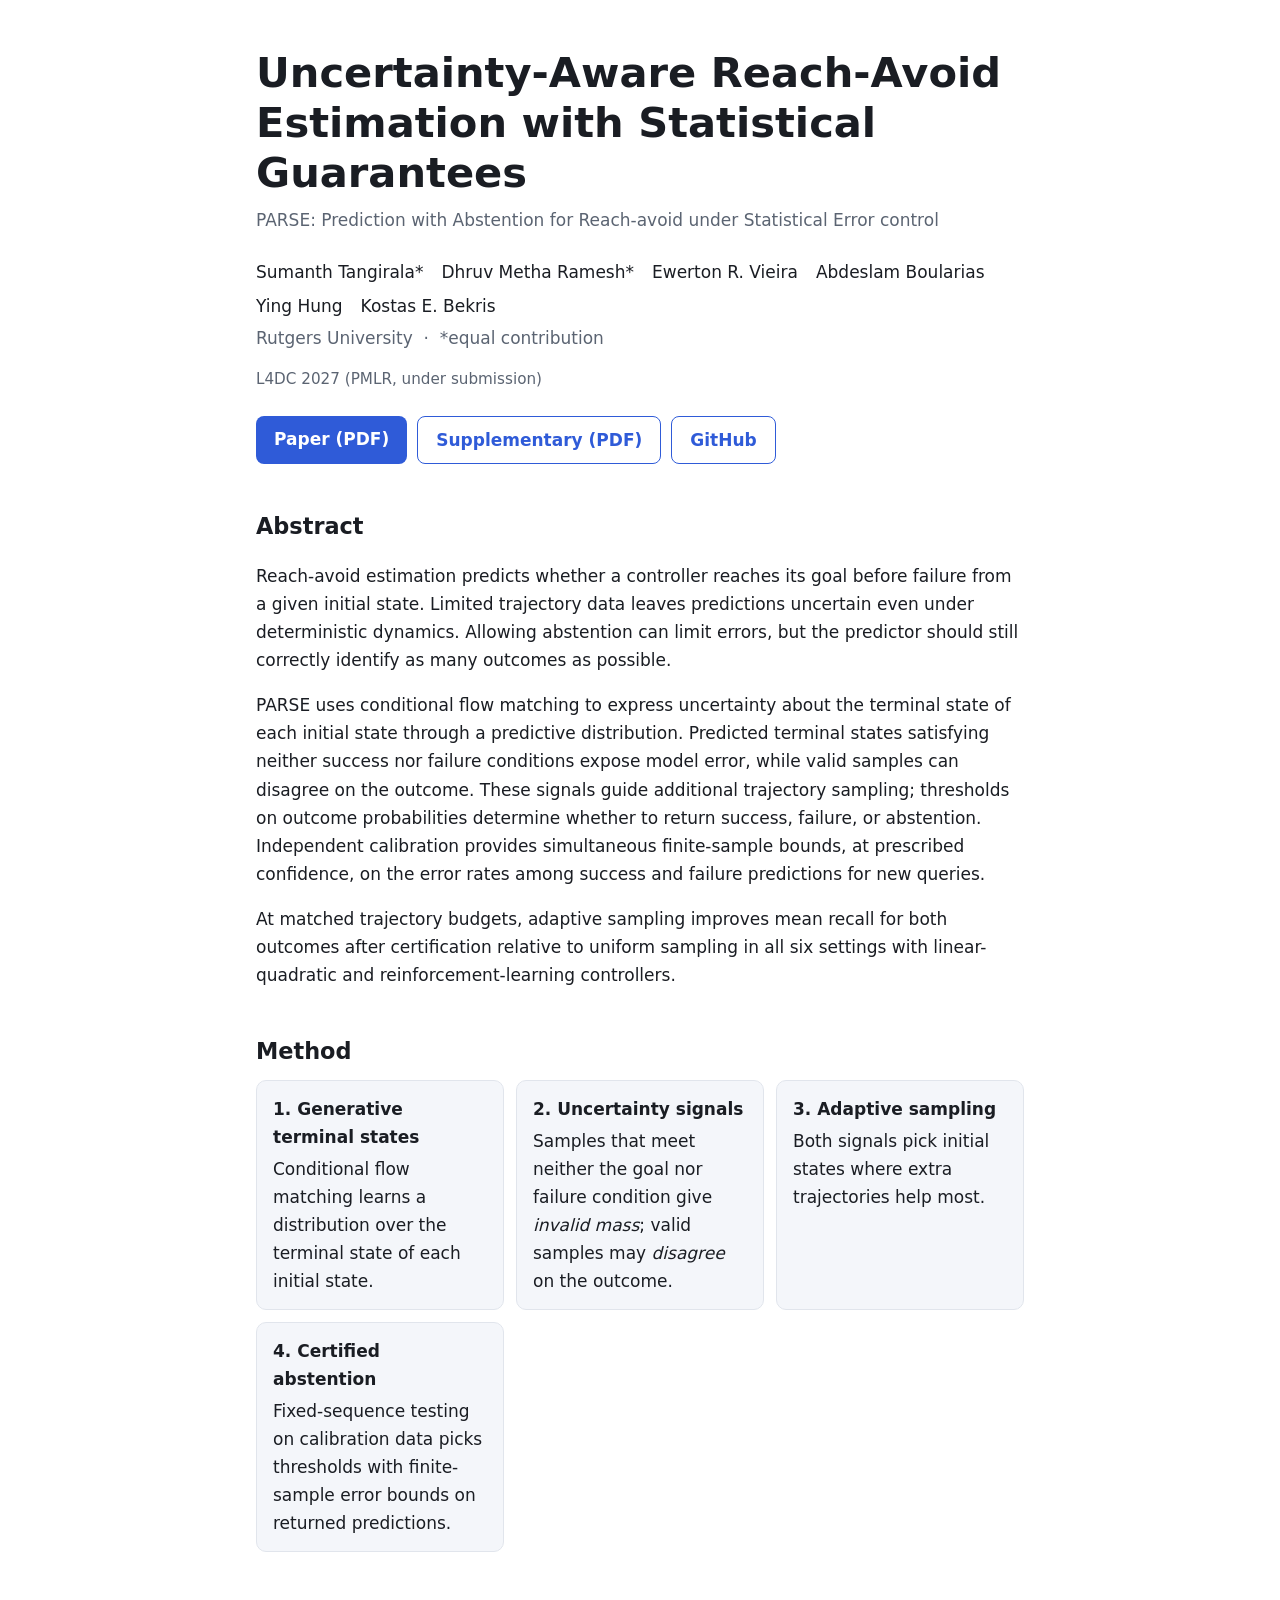
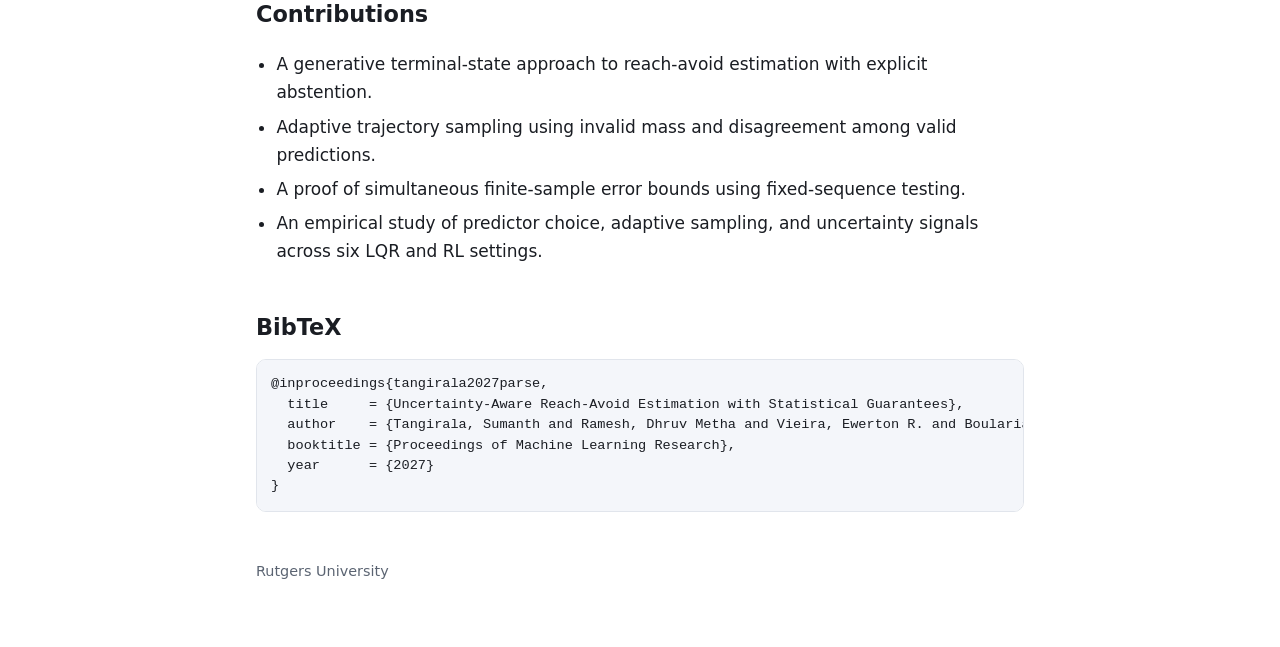
==== index.html @ 51059d48 "Add paper website Co-Authored-By: Claude Sonnet 5.5 <noreply@anthropic.com> Claude-Session: https://" ====
<!doctype html>
<html lang="en">
<head>
<meta charset="utf-8">
<meta name="viewport" content="width=device-width,initial-scale=1">
<title>PARSE: Uncertainty-Aware Reach-Avoid Estimation</title>
<meta name="description" content="Reach-avoid estimation with abstention and finite-sample statistical guarantees, using conditional flow matching.">
<style>
:root{--bg:#fff;--fg:#1a1d23;--mut:#5b6472;--acc:#2f5bd8;--card:#f4f6fa;--bd:#e1e5ec}
@media (prefers-color-scheme:dark){:root{--bg:#11141a;--fg:#e8ebf0;--mut:#9aa4b2;--acc:#7da2ff;--card:#1b1f27;--bd:#2b313c}}
*{box-sizing:border-box}
body{margin:0;background:var(--bg);color:var(--fg);font:17px/1.65 system-ui,-apple-system,Segoe UI,Roboto,sans-serif}
main{max-width:800px;margin:0 auto;padding:48px 16px 64px}
h1{font-size:clamp(1.8rem,5vw,2.6rem);line-height:1.2;margin:0 0 8px}
h2{margin:44px 0 10px;font-size:1.4rem}
.sub{color:var(--mut);margin:0 0 24px}
.authors{display:flex;flex-wrap:wrap;gap:6px 18px;margin:0 0 4px}
.authors span{white-space:nowrap}
.aff{color:var(--mut);margin:0 0 4px}
.venue{color:var(--mut);font-size:.95rem}
.btns{display:flex;flex-wrap:wrap;gap:10px;margin:24px 0}
.btns a{padding:9px 18px;border-radius:8px;background:var(--acc);color:#fff;text-decoration:none;font-weight:600}
.btns a.alt{background:none;color:var(--acc);border:1px solid var(--acc)}
.card{background:var(--card);border:1px solid var(--bd);border-radius:10px;padding:16px 20px}
ul{padding-left:1.2em}
li{margin:6px 0}
pre{background:var(--card);border:1px solid var(--bd);border-radius:10px;padding:14px;overflow-x:auto;font-size:.85rem;line-height:1.5}
.steps{display:grid;grid-template-columns:repeat(auto-fit,minmax(220px,1fr));gap:12px}
.steps .card{padding:14px 16px}
.steps b{display:block;margin-bottom:4px}
footer{color:var(--mut);font-size:.9rem;margin-top:48px}
</style>
</head>
<body>
<main>
<h1>Uncertainty-Aware Reach-Avoid Estimation with Statistical Guarantees</h1>
<p class="sub">PARSE: Prediction with Abstention for Reach-avoid under Statistical Error control</p>
<p class="authors"><span>Sumanth Tangirala*</span><span>Dhruv Metha Ramesh*</span><span>Ewerton R. Vieira</span><span>Abdeslam Boularias</span><span>Ying Hung</span><span>Kostas E. Bekris</span></p>
<p class="aff">Rutgers University &nbsp;·&nbsp; *equal contribution</p>
<p class="venue">L4DC 2027 (PMLR, under submission)</p>
<div class="btns">
<a href="assets/paper.pdf">Paper (PDF)</a>
<a class="alt" href="assets/supplementary.pdf">Supplementary (PDF)</a>
<a class="alt" href="https://github.com/sumanth-tangirala/Uncertainty-Aware-Reach-Avoid-Estimation-with-Statistical-Guarantees">GitHub</a>
</div>

<h2>Abstract</h2>
<p>Reach-avoid estimation predicts whether a controller reaches its goal before failure from a given initial state. Limited trajectory data leaves predictions uncertain even under deterministic dynamics. Allowing abstention can limit errors, but the predictor should still correctly identify as many outcomes as possible.</p>
<p>PARSE uses conditional flow matching to express uncertainty about the terminal state of each initial state through a predictive distribution. Predicted terminal states satisfying neither success nor failure conditions expose model error, while valid samples can disagree on the outcome. These signals guide additional trajectory sampling; thresholds on outcome probabilities determine whether to return success, failure, or abstention. Independent calibration provides simultaneous finite-sample bounds, at prescribed confidence, on the error rates among success and failure predictions for new queries.</p>
<p>At matched trajectory budgets, adaptive sampling improves mean recall for both outcomes after certification relative to uniform sampling in all six settings with linear-quadratic and reinforcement-learning controllers.</p>

<h2>Method</h2>
<div class="steps">
<div class="card"><b>1. Generative terminal states</b>Conditional flow matching learns a distribution over the terminal state of each initial state.</div>
<div class="card"><b>2. Uncertainty signals</b>Samples that meet neither the goal nor failure condition give <em>invalid mass</em>; valid samples may <em>disagree</em> on the outcome.</div>
<div class="card"><b>3. Adaptive sampling</b>Both signals pick initial states where extra trajectories help most.</div>
<div class="card"><b>4. Certified abstention</b>Fixed-sequence testing on calibration data picks thresholds with finite-sample error bounds on returned predictions.</div>
</div>

<h2>Contributions</h2>
<ul>
<li>A generative terminal-state approach to reach-avoid estimation with explicit abstention.</li>
<li>Adaptive trajectory sampling using invalid mass and disagreement among valid predictions.</li>
<li>A proof of simultaneous finite-sample error bounds using fixed-sequence testing.</li>
<li>An empirical study of predictor choice, adaptive sampling, and uncertainty signals across six LQR and RL settings.</li>
</ul>

<h2>BibTeX</h2>
<pre>@inproceedings{tangirala2027parse,
  title     = {Uncertainty-Aware Reach-Avoid Estimation with Statistical Guarantees},
  author    = {Tangirala, Sumanth and Ramesh, Dhruv Metha and Vieira, Ewerton R. and Boularias, Abdeslam and Hung, Ying and Bekris, Kostas E.},
  booktitle = {Proceedings of Machine Learning Research},
  year      = {2027}
}</pre>
<footer>Rutgers University</footer>
</main>
</body>
</html>
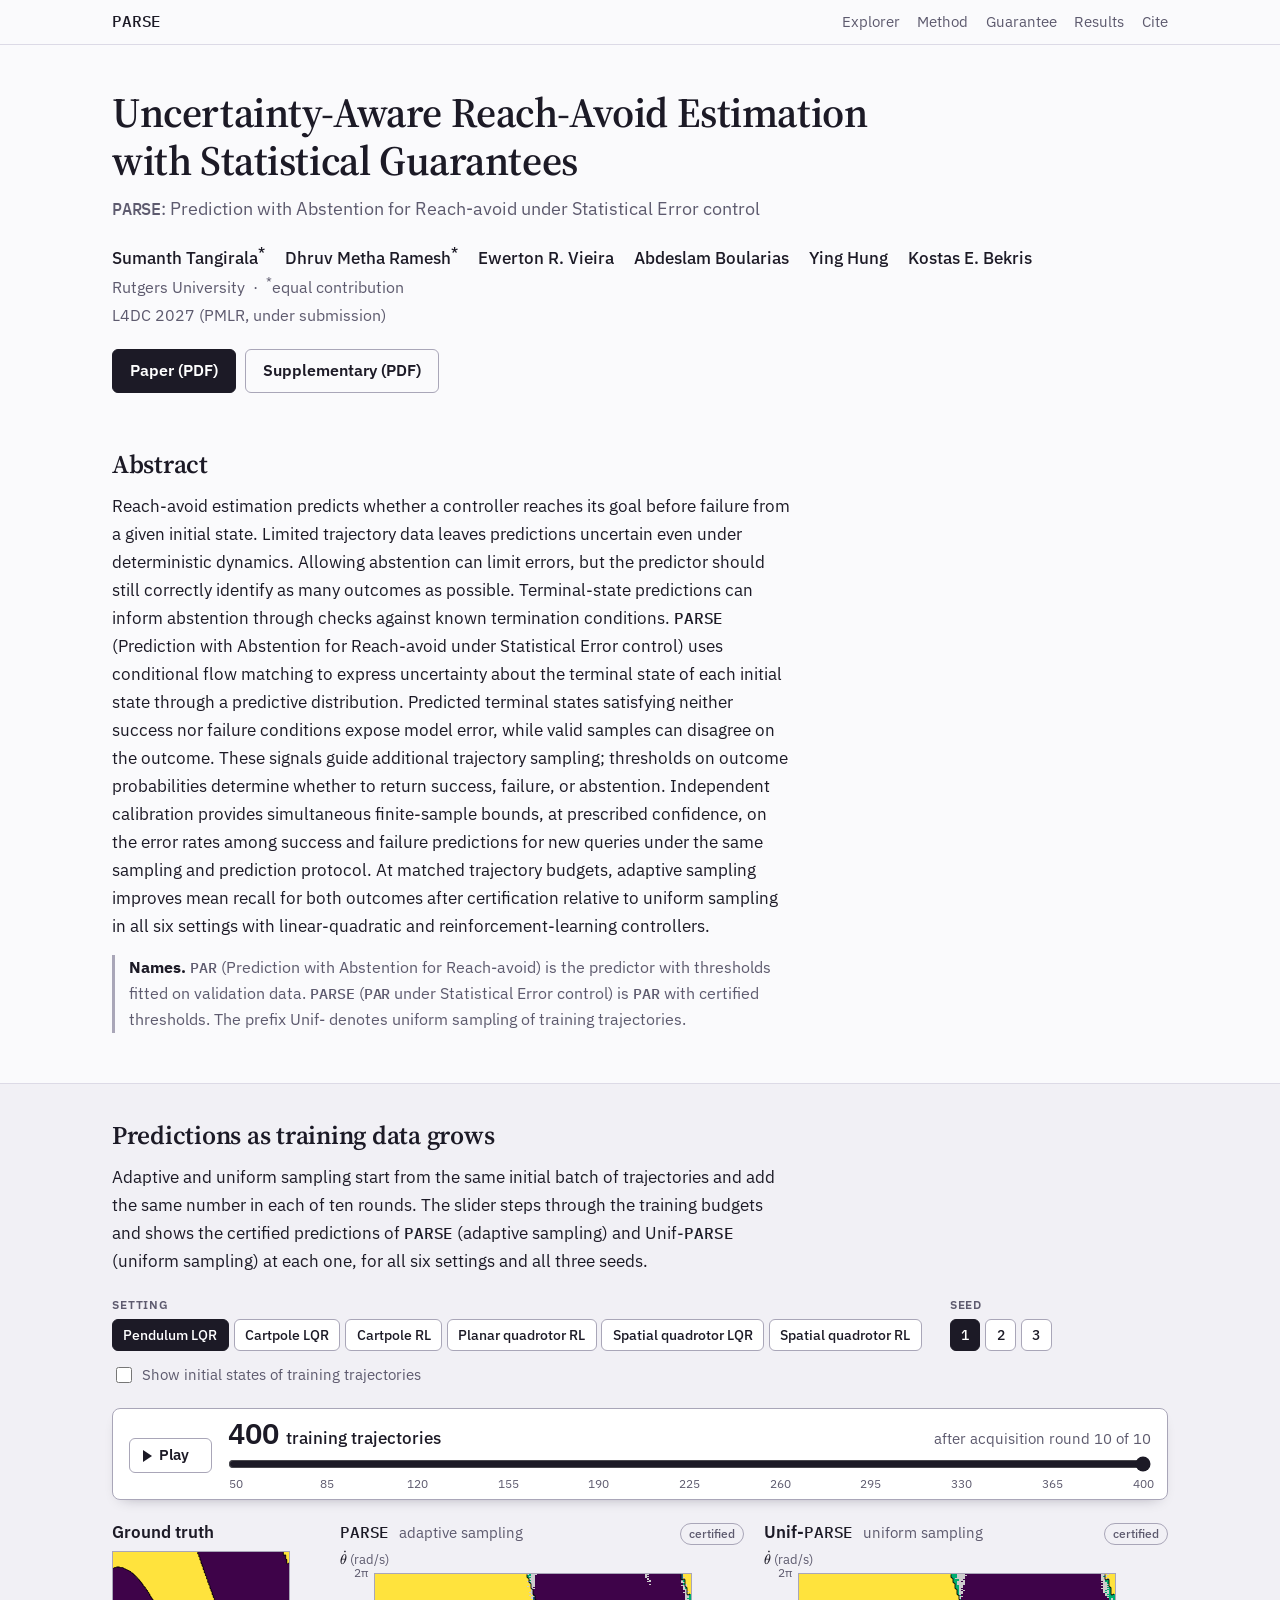
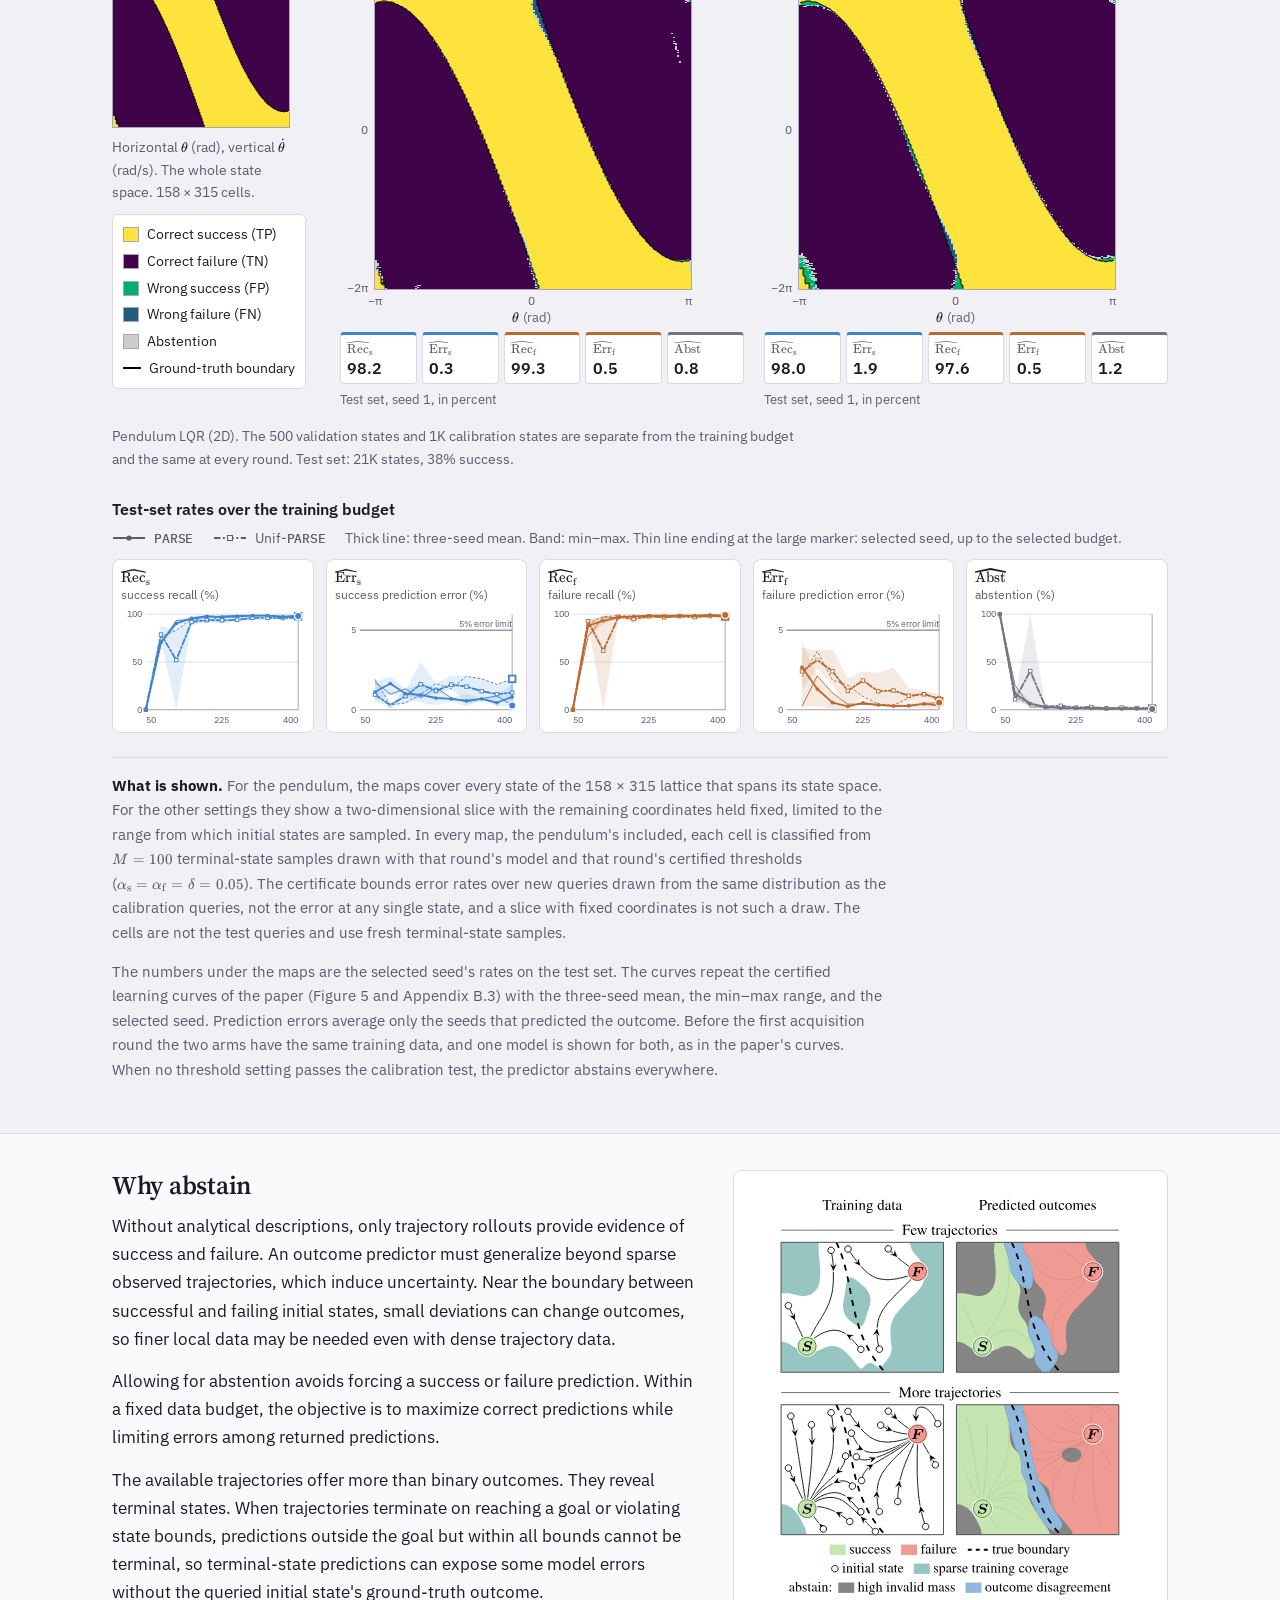
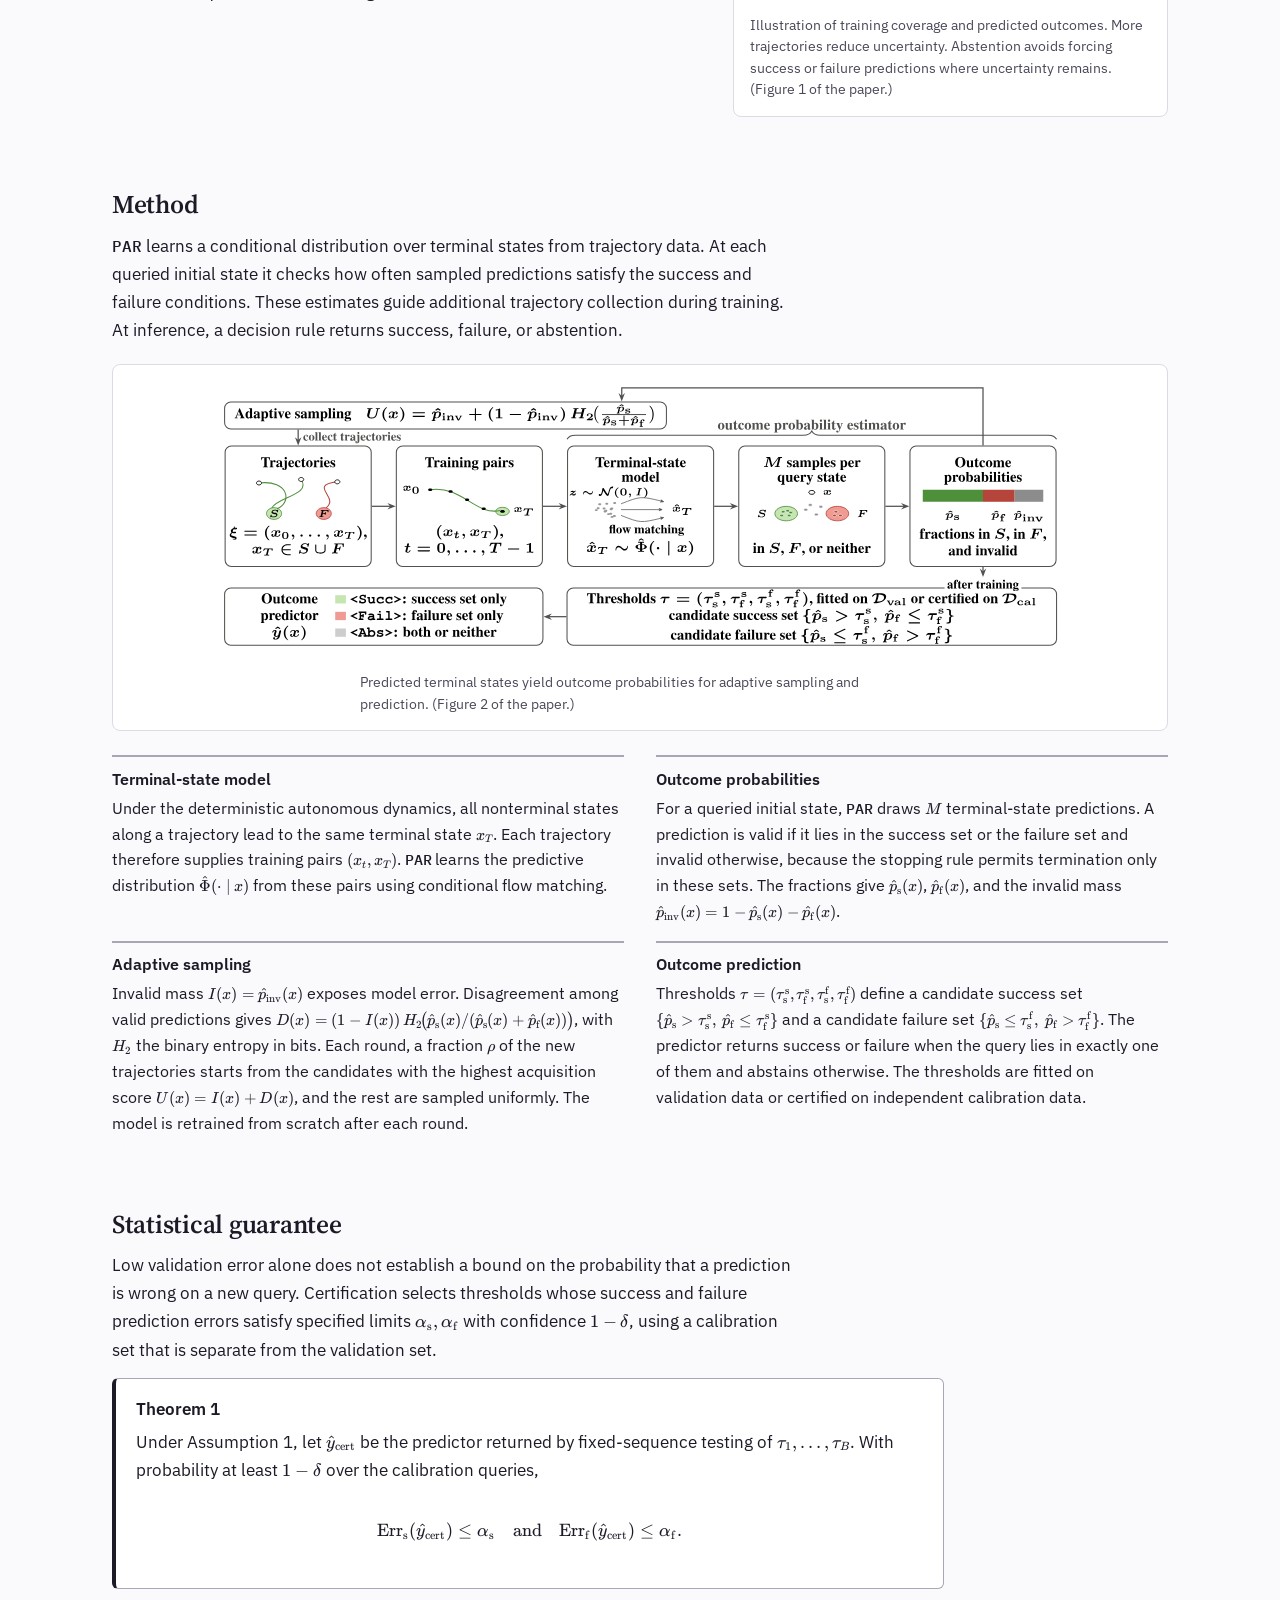
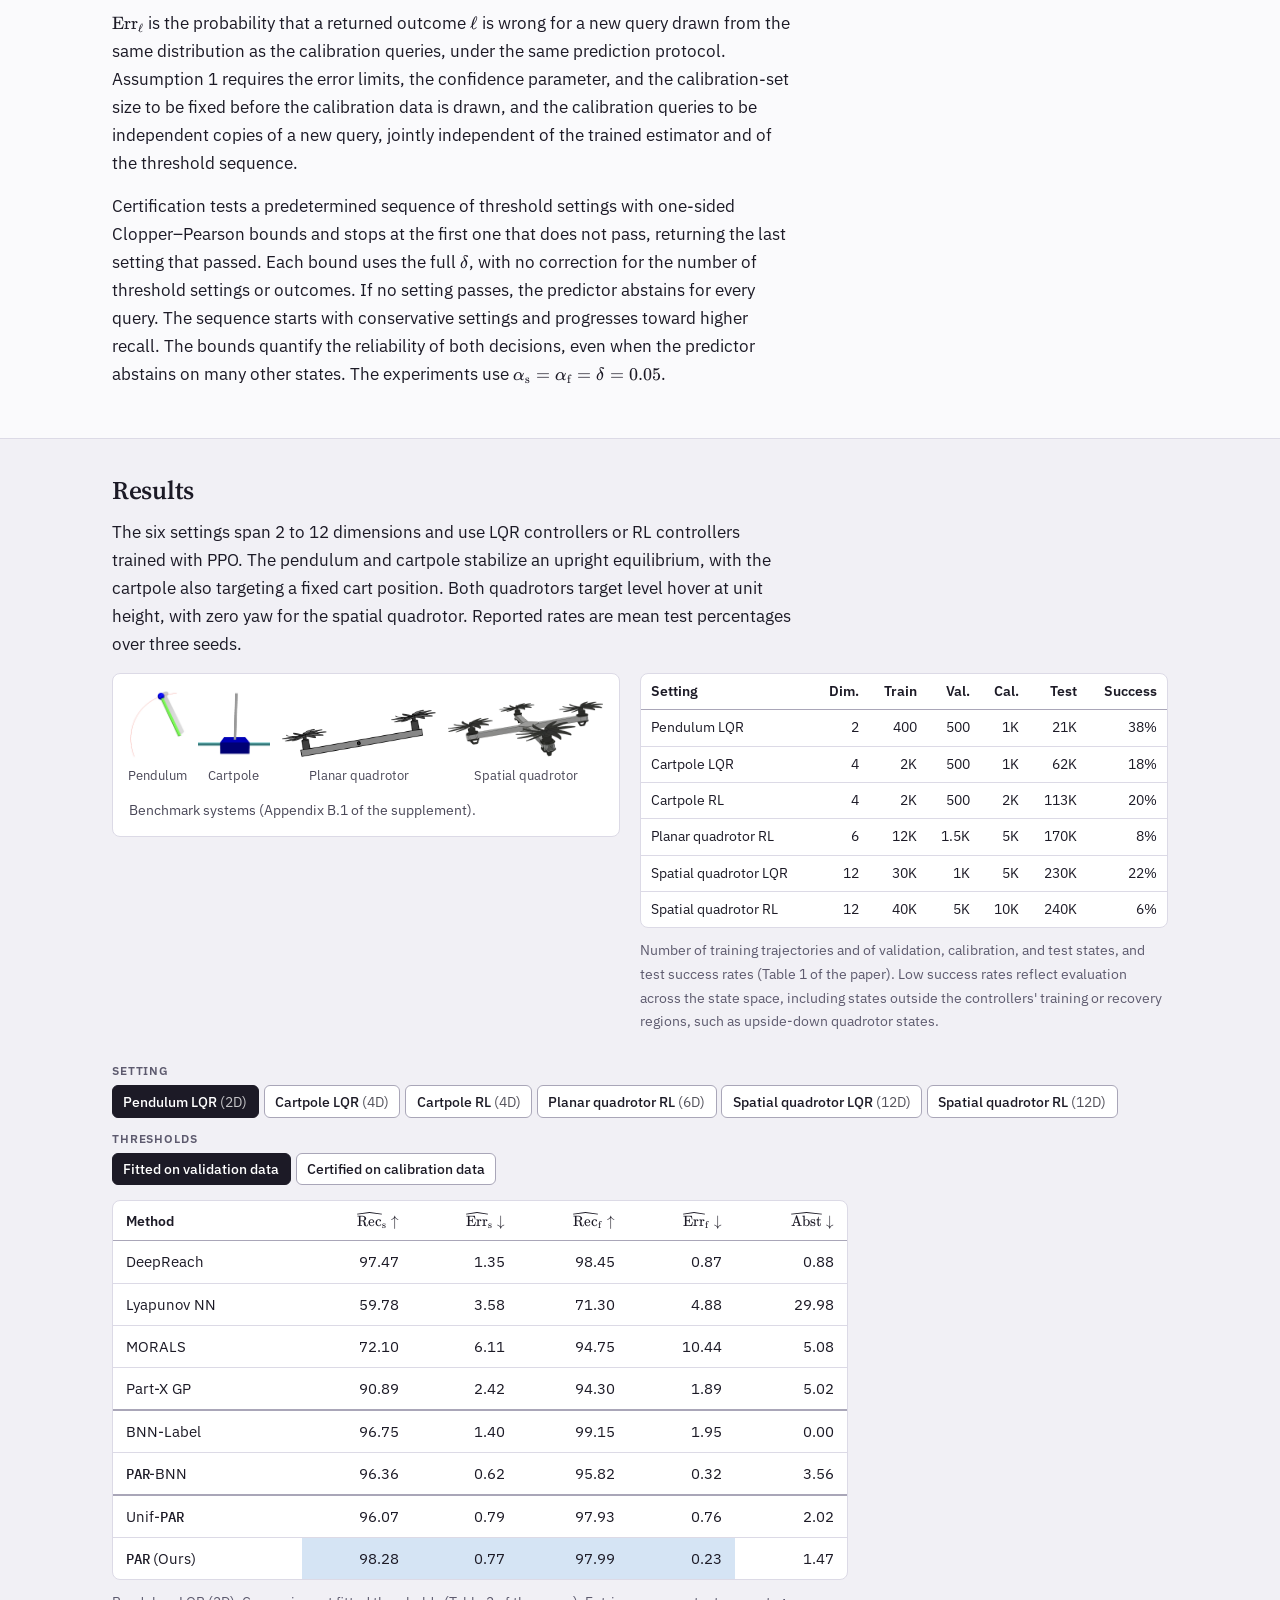
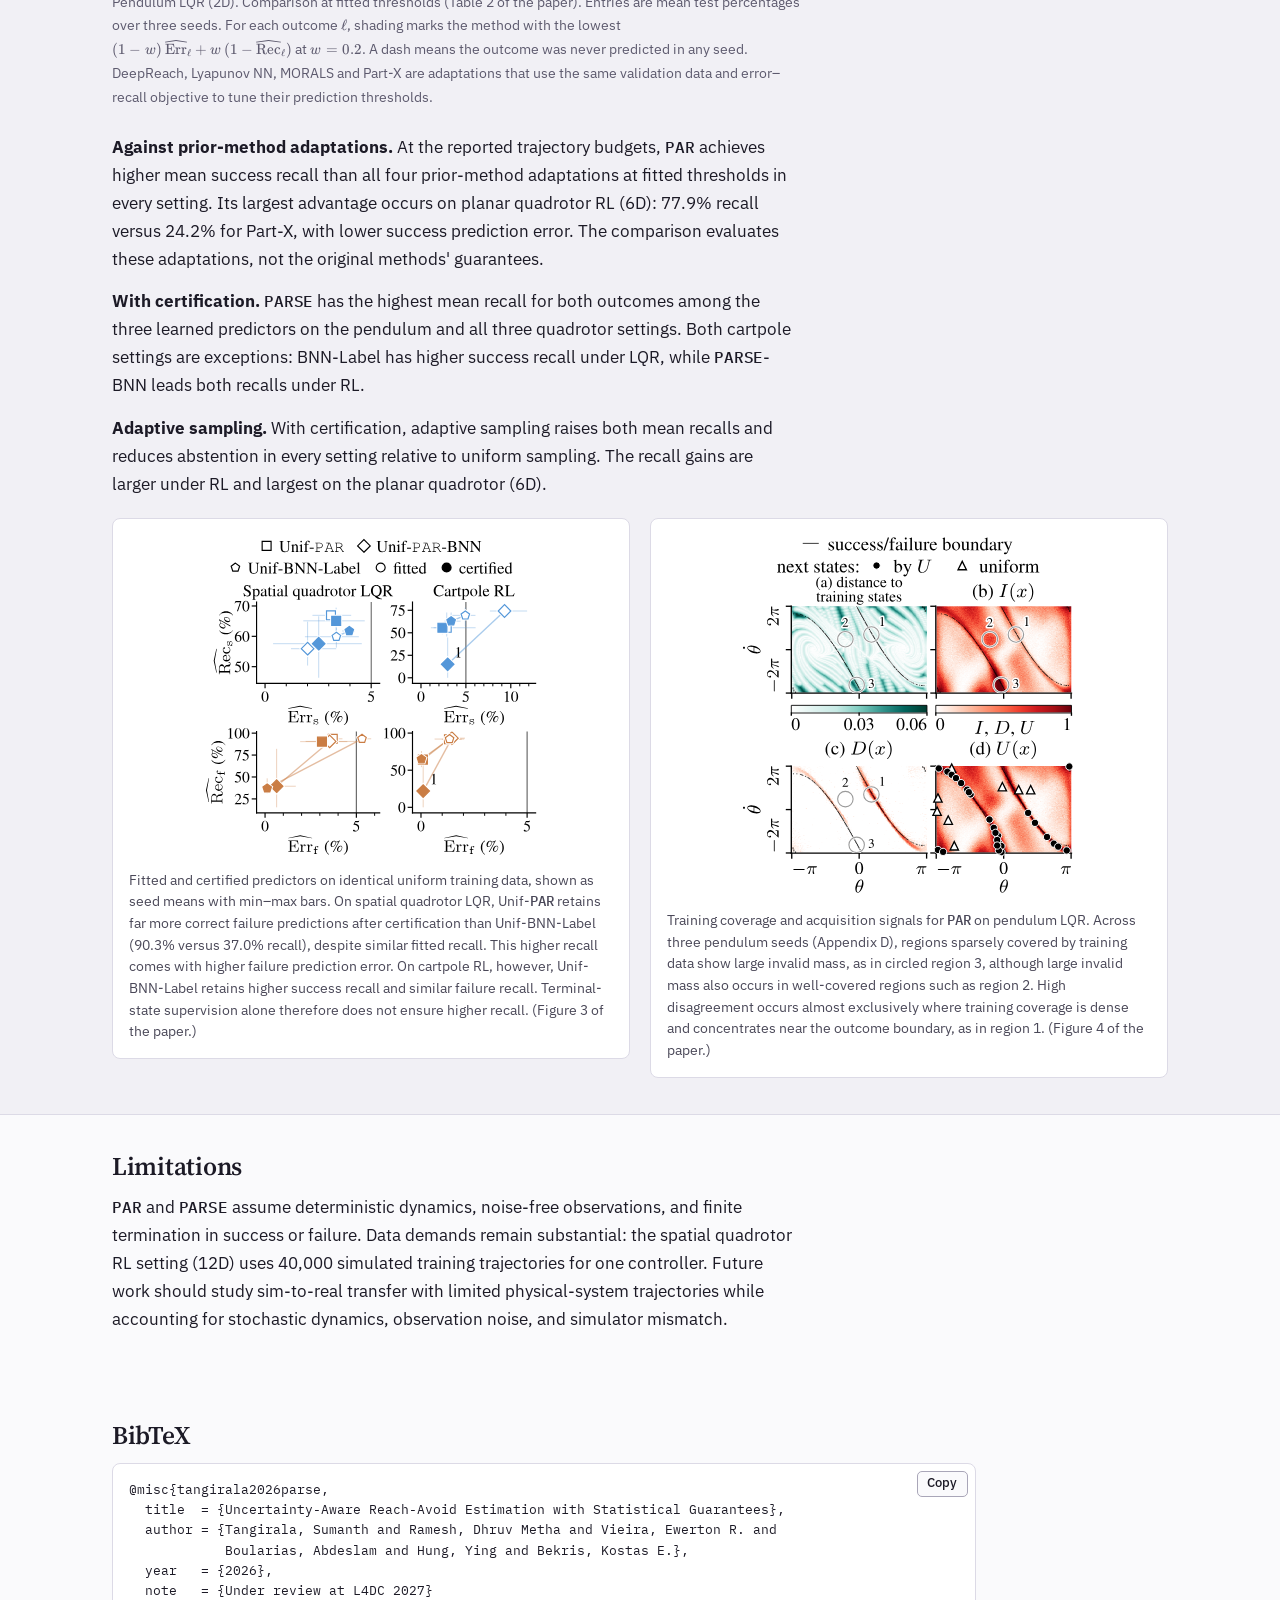
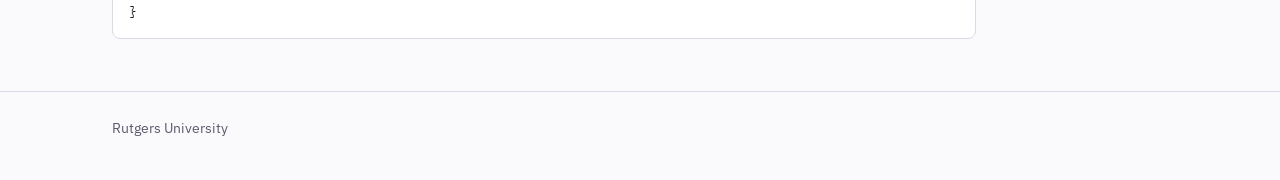
==== commit e29e5232: "Rebuild the paper page around a data-budget explorer The page now has the abstract with the PAR and " ====
--- a/index.html
+++ b/index.html
@@ -2,77 +2,269 @@
 <html lang="en">
 <head>
 <meta charset="utf-8">
-<meta name="viewport" content="width=device-width,initial-scale=1">
-<title>PARSE: Uncertainty-Aware Reach-Avoid Estimation</title>
-<meta name="description" content="Reach-avoid estimation with abstention and finite-sample statistical guarantees, using conditional flow matching.">
-<style>
-:root{--bg:#fff;--fg:#1a1d23;--mut:#5b6472;--acc:#2f5bd8;--card:#f4f6fa;--bd:#e1e5ec}
-@media (prefers-color-scheme:dark){:root{--bg:#11141a;--fg:#e8ebf0;--mut:#9aa4b2;--acc:#7da2ff;--card:#1b1f27;--bd:#2b313c}}
-*{box-sizing:border-box}
-body{margin:0;background:var(--bg);color:var(--fg);font:17px/1.65 system-ui,-apple-system,Segoe UI,Roboto,sans-serif}
-main{max-width:800px;margin:0 auto;padding:48px 16px 64px}
-h1{font-size:clamp(1.8rem,5vw,2.6rem);line-height:1.2;margin:0 0 8px}
-h2{margin:44px 0 10px;font-size:1.4rem}
-.sub{color:var(--mut);margin:0 0 24px}
-.authors{display:flex;flex-wrap:wrap;gap:6px 18px;margin:0 0 4px}
-.authors span{white-space:nowrap}
-.aff{color:var(--mut);margin:0 0 4px}
-.venue{color:var(--mut);font-size:.95rem}
-.btns{display:flex;flex-wrap:wrap;gap:10px;margin:24px 0}
-.btns a{padding:9px 18px;border-radius:8px;background:var(--acc);color:#fff;text-decoration:none;font-weight:600}
-.btns a.alt{background:none;color:var(--acc);border:1px solid var(--acc)}
-.card{background:var(--card);border:1px solid var(--bd);border-radius:10px;padding:16px 20px}
-ul{padding-left:1.2em}
-li{margin:6px 0}
-pre{background:var(--card);border:1px solid var(--bd);border-radius:10px;padding:14px;overflow-x:auto;font-size:.85rem;line-height:1.5}
-.steps{display:grid;grid-template-columns:repeat(auto-fit,minmax(220px,1fr));gap:12px}
-.steps .card{padding:14px 16px}
-.steps b{display:block;margin-bottom:4px}
-footer{color:var(--mut);font-size:.9rem;margin-top:48px}
-</style>
+<meta name="viewport" content="width=device-width, initial-scale=1">
+<title>PARSE Reach-Avoid Estimation</title>
+<meta name="description" content="Reach-avoid estimation with abstention and finite-sample statistical guarantees, using conditional flow matching. Paper, supplement, and an interactive view of certified predictions as training data grows.">
+<meta property="og:title" content="Uncertainty-Aware Reach-Avoid Estimation with Statistical Guarantees">
+<meta property="og:description" content="PARSE predicts success, failure, or abstention for a controller's initial states, with finite-sample bounds on the errors among returned predictions.">
+<link rel="icon" href="data:image/svg+xml,%3Csvg xmlns='http://www.w3.org/2000/svg' viewBox='0 0 32 32'%3E%3Crect width='32' height='32' fill='%233E0349'/%3E%3Cpath d='M9 0h9l5 32h-9z' fill='%23CDCDCD'/%3E%3Cpath d='M0 0h11l5 32H0z' fill='%23FFE33D'/%3E%3C/svg%3E">
+<link rel="preconnect" href="https://fonts.googleapis.com">
+<link rel="preconnect" href="https://fonts.gstatic.com" crossorigin>
+<link rel="stylesheet" href="https://fonts.googleapis.com/css2?family=IBM+Plex+Mono:wght@400;500&family=IBM+Plex+Sans:ital,wght@0,400;0,500;0,600;1,400&family=Source+Serif+4:opsz,wght@8..60,500;8..60,600&display=swap">
+<link rel="stylesheet" href="assets/vendor/katex/katex.min.css">
+<link rel="stylesheet" href="assets/css/site.css">
 </head>
 <body>
+
+<nav class="topnav" aria-label="Sections">
+  <div class="wrap topnav-in">
+    <a class="brand" href="#top"><span class="mn">PARSE</span></a>
+    <div class="topnav-links">
+      <a href="#explorer">Explorer</a>
+      <a href="#method">Method</a>
+      <a href="#guarantee">Guarantee</a>
+      <a href="#results">Results</a>
+      <a href="#cite">Cite</a>
+    </div>
+  </div>
+</nav>
+
+<header class="hero" id="top">
+  <div class="wrap">
+    <h1><span class="nb">Uncertainty-Aware</span> <span class="nb">Reach-Avoid</span> Estimation<br> with Statistical Guarantees</h1>
+    <p class="expansion"><span class="mn">PARSE</span>: Prediction with Abstention for Reach-avoid under Statistical Error control</p>
+    <p class="authors">
+      <span>Sumanth Tangirala<sup>*</sup></span>
+      <span>Dhruv Metha Ramesh<sup>*</sup></span>
+      <span>Ewerton R. Vieira</span>
+      <span>Abdeslam Boularias</span>
+      <span>Ying Hung</span>
+      <span>Kostas E. Bekris</span>
+    </p>
+    <p class="affil">Rutgers University &nbsp;·&nbsp; <sup>*</sup>equal contribution</p>
+    <p class="venue">L4DC 2027 (PMLR, under submission)</p>
+    <p class="actions">
+      <a class="btn" href="assets/paper.pdf">Paper (PDF)</a>
+      <a class="btn btn-quiet" href="assets/supplementary.pdf">Supplementary (PDF)</a>
+    </p>
+  </div>
+</header>
+
 <main>
-<h1>Uncertainty-Aware Reach-Avoid Estimation with Statistical Guarantees</h1>
-<p class="sub">PARSE: Prediction with Abstention for Reach-avoid under Statistical Error control</p>
-<p class="authors"><span>Sumanth Tangirala*</span><span>Dhruv Metha Ramesh*</span><span>Ewerton R. Vieira</span><span>Abdeslam Boularias</span><span>Ying Hung</span><span>Kostas E. Bekris</span></p>
-<p class="aff">Rutgers University &nbsp;·&nbsp; *equal contribution</p>
-<p class="venue">L4DC 2027 (PMLR, under submission)</p>
-<div class="btns">
-<a href="assets/paper.pdf">Paper (PDF)</a>
-<a class="alt" href="assets/supplementary.pdf">Supplementary (PDF)</a>
-<a class="alt" href="https://github.com/sumanth-tangirala/Uncertainty-Aware-Reach-Avoid-Estimation-with-Statistical-Guarantees">GitHub</a>
-</div>
-
-<h2>Abstract</h2>
-<p>Reach-avoid estimation predicts whether a controller reaches its goal before failure from a given initial state. Limited trajectory data leaves predictions uncertain even under deterministic dynamics. Allowing abstention can limit errors, but the predictor should still correctly identify as many outcomes as possible.</p>
-<p>PARSE uses conditional flow matching to express uncertainty about the terminal state of each initial state through a predictive distribution. Predicted terminal states satisfying neither success nor failure conditions expose model error, while valid samples can disagree on the outcome. These signals guide additional trajectory sampling; thresholds on outcome probabilities determine whether to return success, failure, or abstention. Independent calibration provides simultaneous finite-sample bounds, at prescribed confidence, on the error rates among success and failure predictions for new queries.</p>
-<p>At matched trajectory budgets, adaptive sampling improves mean recall for both outcomes after certification relative to uniform sampling in all six settings with linear-quadratic and reinforcement-learning controllers.</p>
-
-<h2>Method</h2>
-<div class="steps">
-<div class="card"><b>1. Generative terminal states</b>Conditional flow matching learns a distribution over the terminal state of each initial state.</div>
-<div class="card"><b>2. Uncertainty signals</b>Samples that meet neither the goal nor failure condition give <em>invalid mass</em>; valid samples may <em>disagree</em> on the outcome.</div>
-<div class="card"><b>3. Adaptive sampling</b>Both signals pick initial states where extra trajectories help most.</div>
-<div class="card"><b>4. Certified abstention</b>Fixed-sequence testing on calibration data picks thresholds with finite-sample error bounds on returned predictions.</div>
-</div>
-
-<h2>Contributions</h2>
-<ul>
-<li>A generative terminal-state approach to reach-avoid estimation with explicit abstention.</li>
-<li>Adaptive trajectory sampling using invalid mass and disagreement among valid predictions.</li>
-<li>A proof of simultaneous finite-sample error bounds using fixed-sequence testing.</li>
-<li>An empirical study of predictor choice, adaptive sampling, and uncertainty signals across six LQR and RL settings.</li>
-</ul>
-
-<h2>BibTeX</h2>
-<pre>@inproceedings{tangirala2027parse,
-  title     = {Uncertainty-Aware Reach-Avoid Estimation with Statistical Guarantees},
-  author    = {Tangirala, Sumanth and Ramesh, Dhruv Metha and Vieira, Ewerton R. and Boularias, Abdeslam and Hung, Ying and Bekris, Kostas E.},
-  booktitle = {Proceedings of Machine Learning Research},
-  year      = {2027}
+
+<section class="wrap prose" id="abstract">
+  <h2>Abstract</h2>
+  <p>Reach-avoid estimation predicts whether a controller reaches its goal before failure from a given initial state. Limited trajectory data leaves predictions uncertain even under deterministic dynamics. Allowing abstention can limit errors, but the predictor should still correctly identify as many outcomes as possible. Terminal-state predictions can inform abstention through checks against known termination conditions. <span class="mn">PARSE</span> (Prediction with Abstention for Reach-avoid under Statistical Error control) uses conditional flow matching to express uncertainty about the terminal state of each initial state through a predictive distribution. Predicted terminal states satisfying neither success nor failure conditions expose model error, while valid samples can disagree on the outcome. These signals guide additional trajectory sampling; thresholds on outcome probabilities determine whether to return success, failure, or abstention. Independent calibration provides simultaneous finite-sample bounds, at prescribed confidence, on the error rates among success and failure predictions for new queries under the same sampling and prediction protocol. At matched trajectory budgets, adaptive sampling improves mean recall for both outcomes after certification relative to uniform sampling in all six settings with linear-quadratic and reinforcement-learning controllers.</p>
+  <p class="naming"><strong>Names.</strong> <span class="mn">PAR</span> (Prediction with Abstention for Reach-avoid) is the predictor with thresholds fitted on validation data. <span class="mn">PARSE</span> (<span class="mn">PAR</span> under Statistical Error control) is <span class="mn">PAR</span> with certified thresholds. The prefix Unif- denotes uniform sampling of training trajectories.</p>
+</section>
+
+<section class="band" id="explorer">
+  <div class="wrap">
+    <div class="prose">
+      <h2>Predictions as training data grows</h2>
+      <p>Adaptive and uniform sampling start from the same initial batch of trajectories and add the same number in each of ten rounds. The slider steps through the training budgets and shows the certified predictions of <span class="mn">PARSE</span> (adaptive sampling) and Unif-<span class="mn">PARSE</span> (uniform sampling) at each one, for all six settings and all three seeds.</p>
+    </div>
+
+    <div class="ex" id="ex" hidden>
+      <p class="preview-note" id="ex-preview" hidden>Preview build: only some seeds and settings have maps. Do not publish.</p>
+      <div class="ex-controls">
+        <div class="ctl">
+          <span class="ctl-label" id="ex-setting-label">Setting</span>
+          <div class="seg" id="ex-settings" role="radiogroup" aria-labelledby="ex-setting-label"></div>
+        </div>
+        <div class="ctl">
+          <span class="ctl-label" id="ex-seed-label">Seed</span>
+          <div class="seg" id="ex-seeds" role="radiogroup" aria-labelledby="ex-seed-label"></div>
+        </div>
+        <div class="ctl" id="ex-plane-ctl">
+          <span class="ctl-label" id="ex-plane-label">Slice</span>
+          <div class="seg" id="ex-planes" role="radiogroup" aria-labelledby="ex-plane-label"></div>
+        </div>
+        <label class="check" id="ex-starts-ctl"><input type="checkbox" id="ex-starts"> <span>Show initial states of training trajectories</span></label>
+      </div>
+
+      <div class="ex-budget">
+        <button type="button" class="play" id="ex-play" aria-label="Play through the rounds"><span class="play-icon" aria-hidden="true"></span><span class="play-text">Play</span></button>
+        <div class="budget-main">
+          <div class="budget-read"><span class="budget-n" id="ex-n">–</span> <span class="budget-unit">training trajectories</span> <span class="budget-round" id="ex-round"></span></div>
+          <input type="range" id="ex-slider" min="0" max="10" step="1" value="10" aria-label="Training budget (acquisition round)">
+          <div class="budget-ticks" id="ex-ticks" aria-hidden="true"></div>
+        </div>
+      </div>
+
+      <div class="ex-maps">
+        <figure class="gt">
+          <figcaption>Ground truth</figcaption>
+          <div class="gt-frame"><canvas id="ex-gt" aria-label="Ground-truth outcomes"></canvas><svg class="overlay" id="ex-gt-ov" aria-hidden="true"></svg></div>
+          <p class="gt-axes" id="ex-axes"></p>
+          <ul class="legend onplate" id="ex-legend"></ul>
+        </figure>
+        <figure class="map" id="ex-map-adaptive"></figure>
+        <figure class="map" id="ex-map-uniform"></figure>
+      </div>
+      <p class="budget-note" id="ex-budget-note"></p>
+
+      <div class="ex-charts-head">
+        <h3>Test-set rates over the training budget</h3>
+        <ul class="legend legend-lines" id="ex-chart-legend"></ul>
+      </div>
+      <div class="ex-charts" id="ex-charts"></div>
+
+      <div class="ex-note prose">
+        <p><strong>What is shown.</strong> For the pendulum, the maps cover every state of the 158 × 315 lattice that spans its state space. For the other settings they show a two-dimensional slice with the remaining coordinates held fixed, limited to the range from which initial states are sampled. In every map, the pendulum's included, each cell is classified from <span class="tex" data-tex="M = 100"></span> terminal-state samples drawn with that round's model and that round's certified thresholds (<span class="tex" data-tex="\alpha_{\mathrm{s}} = \alpha_{\mathrm{f}} = \delta = 0.05"></span>). The certificate bounds error rates over new queries drawn from the same distribution as the calibration queries, not the error at any single state, and a slice with fixed coordinates is not such a draw. The cells are not the test queries and use fresh terminal-state samples.</p>
+        <p>The numbers under the maps are the selected seed's rates on the test set. The curves repeat the certified learning curves of the paper (Figure 5 and Appendix B.3) with the three-seed mean, the min–max range, and the selected seed. Prediction errors average only the seeds that predicted the outcome. Before the first acquisition round the two arms have the same training data, and one model is shown for both, as in the paper's curves. When no threshold setting passes the calibration test, the predictor abstains everywhere.</p>
+      </div>
+    </div>
+    <noscript><p class="prose">The interactive view needs JavaScript. The same results are in Figure 5 of the paper and Appendix B.3 of the supplement.</p></noscript>
+  </div>
+</section>
+
+<section class="wrap" id="idea">
+  <div class="split">
+    <div class="prose">
+      <h2>Why abstain</h2>
+      <p>Without analytical descriptions, only trajectory rollouts provide evidence of success and failure. An outcome predictor must generalize beyond sparse observed trajectories, which induce uncertainty. Near the boundary between successful and failing initial states, small deviations can change outcomes, so finer local data may be needed even with dense trajectory data.</p>
+      <p>Allowing for abstention avoids forcing a success or failure prediction. Within a fixed data budget, the objective is to maximize correct predictions while limiting errors among returned predictions.</p>
+      <p>The available trajectories offer more than binary outcomes. They reveal terminal states. When trajectories terminate on reaching a goal or violating state bounds, predictions outside the goal but within all bounds cannot be terminal, so terminal-state predictions can expose some model errors without the queried initial state's ground-truth outcome.</p>
+    </div>
+    <figure class="plate plate-narrow">
+      <img src="assets/figures/uncertainty_sources_2x2.svg" alt="Two rows of schematic panels. With few trajectories, large regions have sparse training coverage and the predictor abstains over wide areas, by high invalid mass and by outcome disagreement near the true boundary. With more trajectories, the abstention regions shrink to a band around the boundary." width="350" height="412">
+      <figcaption>Illustration of training coverage and predicted outcomes. More trajectories reduce uncertainty. Abstention avoids forcing success or failure predictions where uncertainty remains. (Figure 1 of the paper.)</figcaption>
+    </figure>
+  </div>
+</section>
+
+<section class="wrap" id="method">
+  <div class="prose">
+    <h2>Method</h2>
+    <p><span class="mn">PAR</span> learns a conditional distribution over terminal states from trajectory data. At each queried initial state it checks how often sampled predictions satisfy the success and failure conditions. These estimates guide additional trajectory collection during training. At inference, a decision rule returns success, failure, or abstention.</p>
+  </div>
+  <figure class="plate plate-wide">
+    <img src="assets/figures/pipeline.svg" alt="Pipeline diagram. Trajectories give training pairs of a state and its terminal state. A flow-matching terminal-state model draws M samples per query state, which fall in the success set, the failure set, or neither. Their fractions are the outcome probabilities. These feed the acquisition score for adaptive sampling during training and, after training, the thresholds that define the outcome predictor." width="820" height="264">
+    <figcaption>Predicted terminal states yield outcome probabilities for adaptive sampling and prediction. (Figure 2 of the paper.)</figcaption>
+  </figure>
+  <div class="steps">
+    <div class="step">
+      <h3>Terminal-state model</h3>
+      <p>Under the deterministic autonomous dynamics, all nonterminal states along a trajectory lead to the same terminal state <span class="tex" data-tex="x_T"></span>. Each trajectory therefore supplies training pairs <span class="tex" data-tex="(x_t, x_T)"></span>. <span class="mn">PAR</span> learns the predictive distribution <span class="tex" data-tex="\hat{\Phi}(\cdot \mid x)"></span> from these pairs using conditional flow matching.</p>
+    </div>
+    <div class="step">
+      <h3>Outcome probabilities</h3>
+      <p>For a queried initial state, <span class="mn">PAR</span> draws <span class="tex" data-tex="M"></span> terminal-state predictions. A prediction is valid if it lies in the success set or the failure set and invalid otherwise, because the stopping rule permits termination only in these sets. The fractions give <span class="tex" data-tex="\hat{p}_{\mathrm{s}}(x)"></span>, <span class="tex" data-tex="\hat{p}_{\mathrm{f}}(x)"></span>, and the invalid mass <span class="tex" data-tex="\hat{p}_{\mathrm{inv}}(x) = 1 - \hat{p}_{\mathrm{s}}(x) - \hat{p}_{\mathrm{f}}(x)"></span>.</p>
+    </div>
+    <div class="step">
+      <h3>Adaptive sampling</h3>
+      <p>Invalid mass <span class="tex" data-tex="I(x) = \hat{p}_{\mathrm{inv}}(x)"></span> exposes model error. Disagreement among valid predictions gives <span class="tex" data-tex="D(x) = (1 - I(x))\, H_2\!\big(\hat{p}_{\mathrm{s}}(x) / (\hat{p}_{\mathrm{s}}(x) + \hat{p}_{\mathrm{f}}(x))\big)"></span>, with <span class="tex" data-tex="H_2"></span> the binary entropy in bits. Each round, a fraction <span class="tex" data-tex="\rho"></span> of the new trajectories starts from the candidates with the highest acquisition score <span class="tex" data-tex="U(x) = I(x) + D(x)"></span>, and the rest are sampled uniformly. The model is retrained from scratch after each round.</p>
+    </div>
+    <div class="step">
+      <h3>Outcome prediction</h3>
+      <p>Thresholds <span class="tex" data-tex="\tau = (\tau^{\mathrm{s}}_{\mathrm{s}}, \tau^{\mathrm{s}}_{\mathrm{f}}, \tau^{\mathrm{f}}_{\mathrm{s}}, \tau^{\mathrm{f}}_{\mathrm{f}})"></span> define a candidate success set <span class="tex" data-tex="\{\hat{p}_{\mathrm{s}} > \tau^{\mathrm{s}}_{\mathrm{s}},\ \hat{p}_{\mathrm{f}} \le \tau^{\mathrm{s}}_{\mathrm{f}}\}"></span> and a candidate failure set <span class="tex" data-tex="\{\hat{p}_{\mathrm{s}} \le \tau^{\mathrm{f}}_{\mathrm{s}},\ \hat{p}_{\mathrm{f}} > \tau^{\mathrm{f}}_{\mathrm{f}}\}"></span>. The predictor returns success or failure when the query lies in exactly one of them and abstains otherwise. The thresholds are fitted on validation data or certified on independent calibration data.</p>
+    </div>
+  </div>
+</section>
+
+<section class="wrap" id="guarantee">
+  <div class="prose">
+    <h2>Statistical guarantee</h2>
+    <p>Low validation error alone does not establish a bound on the probability that a prediction is wrong on a new query. Certification selects thresholds whose success and failure prediction errors satisfy specified limits <span class="tex" data-tex="\alpha_{\mathrm{s}}, \alpha_{\mathrm{f}}"></span> with confidence <span class="tex" data-tex="1 - \delta"></span>, using a calibration set that is separate from the validation set.</p>
+  </div>
+  <div class="theorem">
+    <p class="theorem-head">Theorem 1</p>
+    <p>Under Assumption 1, let <span class="tex" data-tex="\hat{y}_{\mathrm{cert}}"></span> be the predictor returned by fixed-sequence testing of <span class="tex" data-tex="\tau_1, \ldots, \tau_B"></span>. With probability at least <span class="tex" data-tex="1 - \delta"></span> over the calibration queries,</p>
+    <p class="theorem-math"><span class="tex" data-tex="\mathrm{Err}_{\mathrm{s}}(\hat{y}_{\mathrm{cert}}) \le \alpha_{\mathrm{s}} \quad\text{and}\quad \mathrm{Err}_{\mathrm{f}}(\hat{y}_{\mathrm{cert}}) \le \alpha_{\mathrm{f}}." data-display="1"></span></p>
+  </div>
+  <div class="prose">
+    <p><span class="tex" data-tex="\mathrm{Err}_{\ell}"></span> is the probability that a returned outcome <span class="tex" data-tex="\ell"></span> is wrong for a new query drawn from the same distribution as the calibration queries, under the same prediction protocol. Assumption 1 requires the error limits, the confidence parameter, and the calibration-set size to be fixed before the calibration data is drawn, and the calibration queries to be independent copies of a new query, jointly independent of the trained estimator and of the threshold sequence.</p>
+    <p>Certification tests a predetermined sequence of threshold settings with one-sided Clopper–Pearson bounds and stops at the first one that does not pass, returning the last setting that passed. Each bound uses the full <span class="tex" data-tex="\delta"></span>, with no correction for the number of threshold settings or outcomes. If no setting passes, the predictor abstains for every query. The sequence starts with conservative settings and progresses toward higher recall. The bounds quantify the reliability of both decisions, even when the predictor abstains on many other states. The experiments use <span class="tex" data-tex="\alpha_{\mathrm{s}} = \alpha_{\mathrm{f}} = \delta = 0.05"></span>.</p>
+  </div>
+</section>
+
+<section class="band" id="results">
+  <div class="wrap">
+    <div class="prose">
+      <h2>Results</h2>
+      <p>The six settings span 2 to 12 dimensions and use LQR controllers or RL controllers trained with PPO. The pendulum and cartpole stabilize an upright equilibrium, with the cartpole also targeting a fixed cart position. Both quadrotors target level hover at unit height, with zero yaw for the spatial quadrotor. Reported rates are mean test percentages over three seeds.</p>
+    </div>
+
+    <div class="bench">
+      <figure class="plate systems">
+        <div class="systems-row">
+          <div class="sys"><img src="assets/figures/system_pendulum.png" alt="Pendulum" width="244" height="300"><span>Pendulum</span></div>
+          <div class="sys"><img src="assets/figures/system_cartpole.png" alt="Cartpole" width="311" height="300"><span>Cartpole</span></div>
+          <div class="sys wide"><img src="assets/figures/system_planar_quadrotor.png" alt="Planar quadrotor" width="902" height="300"><span>Planar quadrotor</span></div>
+          <div class="sys wide"><img src="assets/figures/system_spatial_quadrotor.png" alt="Spatial quadrotor" width="770" height="300"><span>Spatial quadrotor</span></div>
+        </div>
+        <figcaption>Benchmark systems (Appendix B.1 of the supplement).</figcaption>
+      </figure>
+      <div class="settings-tbl" id="settings-tbl" hidden>
+        <div class="tbl-scroll"><table id="settings-table"></table></div>
+        <p class="tbl-cap">Number of training trajectories and of validation, calibration, and test states, and test success rates (Table 1 of the paper). Low success rates reflect evaluation across the state space, including states outside the controllers' training or recovery regions, such as upside-down quadrotor states.</p>
+      </div>
+    </div>
+
+    <div class="tbl" id="tbl" hidden>
+      <div class="ex-controls">
+        <div class="ctl">
+          <span class="ctl-label" id="tbl-setting-label">Setting</span>
+          <div class="seg" id="tbl-settings" role="radiogroup" aria-labelledby="tbl-setting-label"></div>
+        </div>
+        <div class="ctl">
+          <span class="ctl-label" id="tbl-mode-label">Thresholds</span>
+          <div class="seg" id="tbl-modes" role="radiogroup" aria-labelledby="tbl-mode-label"></div>
+        </div>
+      </div>
+      <div class="tbl-scroll"><table id="tbl-table"></table></div>
+      <p class="tbl-cap" id="tbl-cap"></p>
+    </div>
+
+    <div class="findings prose">
+      <p><strong>Against prior-method adaptations.</strong> At the reported trajectory budgets, <span class="mn">PAR</span> achieves higher mean success recall than all four prior-method adaptations at fitted thresholds in every setting. Its largest advantage occurs on planar quadrotor RL (6D): 77.9% recall versus 24.2% for Part-X, with lower success prediction error. The comparison evaluates these adaptations, not the original methods' guarantees.</p>
+      <p><strong>With certification.</strong> <span class="mn">PARSE</span> has the highest mean recall for both outcomes among the three learned predictors on the pendulum and all three quadrotor settings. Both cartpole settings are exceptions: BNN-Label has higher success recall under LQR, while <span class="mn">PARSE</span>-BNN leads both recalls under RL.</p>
+      <p><strong>Adaptive sampling.</strong> With certification, adaptive sampling raises both mean recalls and reduces abstention in every setting relative to uniform sampling. The recall gains are larger under RL and largest on the planar quadrotor (6D).</p>
+    </div>
+
+    <div class="figs">
+      <figure class="plate">
+        <img src="assets/figures/predictor_comparison_compact.svg" alt="Scatter panels of recall against prediction error for success and failure predictions on spatial quadrotor LQR and cartpole RL, for Unif-PAR, Unif-PAR-BNN and Unif-BNN-Label, each at fitted and certified thresholds with a line joining the two." width="346" height="332">
+        <figcaption>Fitted and certified predictors on identical uniform training data, shown as seed means with min–max bars. On spatial quadrotor LQR, Unif-<span class="mn">PAR</span> retains far more correct failure predictions after certification than Unif-BNN-Label (90.3% versus 37.0% recall), despite similar fitted recall. This higher recall comes with higher failure prediction error. On cartpole RL, however, Unif-BNN-Label retains higher success recall and similar failure recall. Terminal-state supervision alone therefore does not ensure higher recall. (Figure 3 of the paper.)</figcaption>
+      </figure>
+      <figure class="plate">
+        <img src="assets/figures/pendulum_coverage_acquisition_2x2.svg" alt="Four maps of the pendulum state space after two acquisition rounds: distance to training states, invalid mass I, weighted disagreement D, and acquisition score U with the next selected initial states. Three circled regions mark a boundary region with dense coverage, a well-covered region with large invalid mass, and a sparsely covered boundary region." width="302" height="326">
+        <figcaption>Training coverage and acquisition signals for <span class="mn">PAR</span> on pendulum LQR. Across three pendulum seeds (Appendix D), regions sparsely covered by training data show large invalid mass, as in circled region 3, although large invalid mass also occurs in well-covered regions such as region 2. High disagreement occurs almost exclusively where training coverage is dense and concentrates near the outcome boundary, as in region 1. (Figure 4 of the paper.)</figcaption>
+      </figure>
+    </div>
+  </div>
+</section>
+
+<section class="wrap prose" id="limitations">
+  <h2>Limitations</h2>
+  <p><span class="mn">PAR</span> and <span class="mn">PARSE</span> assume deterministic dynamics, noise-free observations, and finite termination in success or failure. Data demands remain substantial: the spatial quadrotor RL setting (12D) uses 40,000 simulated training trajectories for one controller. Future work should study sim-to-real transfer with limited physical-system trajectories while accounting for stochastic dynamics, observation noise, and simulator mismatch.</p>
+</section>
+
+<section class="wrap prose" id="cite">
+  <h2>BibTeX</h2>
+  <div class="bib">
+    <button type="button" class="copy" id="bib-copy">Copy</button>
+<pre id="bib-text">@misc{tangirala2026parse,
+  title  = {Uncertainty-Aware Reach-Avoid Estimation with Statistical Guarantees},
+  author = {Tangirala, Sumanth and Ramesh, Dhruv Metha and Vieira, Ewerton R. and
+            Boularias, Abdeslam and Hung, Ying and Bekris, Kostas E.},
+  year   = {2026},
+  note   = {Under review at L4DC 2027}
 }</pre>
-<footer>Rutgers University</footer>
+  </div>
+</section>
+
 </main>
+
+<footer class="foot">
+  <div class="wrap">
+    <p>Rutgers University</p>
+  </div>
+</footer>
+
+<script src="assets/vendor/katex/katex.min.js"></script>
+<script src="assets/explorer/data.js"></script>
+<script src="assets/js/site.js"></script>
 </body>
 </html>
--- a/assets/css/site.css
+++ b/assets/css/site.css
@@ -0,0 +1,328 @@
+/* Layout: one reading column for prose, a wider column for the explorer and tables.
+   Colour means data only. The page itself is ink on a cool near-white (or the reverse); the paper's map
+   fills and line colours are the only hues, so nothing in the interface can be mistaken for an outcome. */
+:root {
+  --bg: #fafafc;
+  --band: #f1f0f5;
+  --surface: #ffffff;
+  --ink: #1c1a26;
+  --muted: #5d5a6e;
+  --rule: #dcdae6;
+  --rule-strong: #a9a6b8;
+  --accent: #1c1a26;         /* controls and links use ink */
+  --accent-ink: #ffffff;
+  --focus: #2f6fd0;
+  --plate: #ffffff;          /* paper figures and map legends keep a white plate in both themes */
+  --plate-ink: #1c1a26;
+  --plate-muted: #4a4858;
+  --map-ground: #e9e8ef;     /* behind cells that are not drawn */
+  --nav-h: 2.75rem;
+
+  /* data colours, as in the paper's figures (scripts/common.py LINE and FILL) */
+  --c-success: #3f84cc;
+  --c-failure: #b96a31;
+  --c-abst: #77747f;
+  --m-tp: #FFE33D;
+  --m-tn: #3E0349;
+  --m-fp: #00AE70;
+  --m-fn: #215D81;
+  --m-abs: #CDCDCD;
+  --m-line: #000000;
+
+  --serif: "Source Serif 4", "Iowan Old Style", "Palatino Linotype", Palatino, Georgia, serif;
+  --sans: "IBM Plex Sans", "Segoe UI", system-ui, -apple-system, "Helvetica Neue", Arial, sans-serif;
+  --mono: "IBM Plex Mono", ui-monospace, "SFMono-Regular", Menlo, Consolas, monospace;
+  --measure: 68ch;
+}
+@media (prefers-color-scheme: dark) {
+  :root:not([data-theme="light"]) {
+    --bg: #15141b;
+    --band: #1b1a23;
+    --surface: #22212c;
+    --ink: #edecf3;
+    --muted: #a7a4b6;
+    --rule: #34323f;
+    --rule-strong: #6a6779;
+    --accent: #edecf3;
+    --accent-ink: #15141b;
+    --focus: #8db8ff;
+    --map-ground: #2b2a35;
+    --c-success: #6aa8e6;
+    --c-failure: #dc9560;
+    --c-abst: #a3a0ad;
+    color-scheme: dark;
+  }
+}
+:root[data-theme="dark"] {
+  --bg: #15141b;
+  --band: #1b1a23;
+  --surface: #22212c;
+  --ink: #edecf3;
+  --muted: #a7a4b6;
+  --rule: #34323f;
+  --rule-strong: #6a6779;
+  --accent: #edecf3;
+  --accent-ink: #15141b;
+  --focus: #8db8ff;
+  --map-ground: #2b2a35;
+  --c-success: #6aa8e6;
+  --c-failure: #dc9560;
+  --c-abst: #a3a0ad;
+  color-scheme: dark;
+}
+
+* { box-sizing: border-box; }
+html { scroll-behavior: smooth; scroll-padding-top: 3.5rem; }
+@media (prefers-reduced-motion: reduce) { html { scroll-behavior: auto; } }
+body {
+  margin: 0;
+  background: var(--bg);
+  color: var(--ink);
+  font: 400 1.0625rem/1.65 var(--sans);
+  -webkit-text-size-adjust: 100%;
+}
+img { max-width: 100%; height: auto; }
+[hidden] { display: none !important; }
+a { color: var(--ink); text-decoration-color: var(--rule-strong); text-underline-offset: 0.18em; }
+a:hover { text-decoration-color: currentColor; }
+:focus-visible { outline: 2px solid var(--focus); outline-offset: 2px; border-radius: 3px; }
+
+.wrap {
+  max-width: 68rem;
+  margin-inline: auto;
+  padding-left: max(16px, env(safe-area-inset-left, 0px));
+  padding-right: max(16px, env(safe-area-inset-right, 0px));
+}
+.prose > p, .prose > h2, .prose > h3 { max-width: var(--measure); }
+section { padding-block: 2.25rem; }
+.band { background: var(--band); border-block: 1px solid var(--rule); }
+
+h1, h2 { font-family: var(--serif); font-weight: 600; text-wrap: balance; letter-spacing: -0.01em; }
+h1 { font-size: clamp(1.7rem, 1.1rem + 2.3vw, 2.6rem); line-height: 1.15; margin: 0 0 0.6rem; }
+h1 .nb { white-space: nowrap; }
+h2 { font-size: 1.6rem; line-height: 1.2; margin: 0 0 0.75rem; }
+h3 { font: 600 1rem/1.35 var(--sans); margin: 0 0 0.35rem; }
+p { margin: 0 0 0.9rem; }
+sup { line-height: 0; }
+.mn { font-family: var(--mono); font-size: 0.95em; font-weight: 500; letter-spacing: -0.01em; }
+.tex { white-space: nowrap; }
+.katex { font-size: 1.04em; }
+.num { font-variant-numeric: tabular-nums; }
+
+/* ---------------------------------------------------------------- top bar and header */
+.topnav {
+  position: sticky; top: 0; z-index: 20;
+  background: color-mix(in srgb, var(--bg) 92%, transparent);
+  backdrop-filter: blur(8px);
+  border-bottom: 1px solid var(--rule);
+}
+.topnav-in { display: flex; align-items: center; justify-content: space-between; gap: 1rem; min-height: var(--nav-h); }
+.brand { color: var(--ink); text-decoration: none; font-size: 1.05rem; }
+.topnav-links { display: flex; gap: 0.25rem 1.1rem; flex-wrap: wrap; justify-content: flex-end; font-size: 0.92rem; }
+.topnav-links a { color: var(--muted); text-decoration: none; padding-block: 0.3rem; }
+.topnav-links a:hover { color: var(--ink); }
+
+.hero { padding-block: 2.75rem 1.25rem; }
+.expansion { font-size: 1.1rem; color: var(--muted); margin-bottom: 1.25rem; max-width: 60ch; }
+.authors { display: flex; flex-wrap: wrap; gap: 0.15rem 1.25rem; margin-bottom: 0.2rem; font-weight: 500; }
+.authors span { white-space: nowrap; }
+.affil, .venue { color: var(--muted); margin-bottom: 0.15rem; font-size: 0.98rem; }
+.actions { display: flex; flex-wrap: wrap; gap: 0.6rem; margin: 1.25rem 0 0; }
+.btn {
+  display: inline-block; padding: 0.5rem 1.05rem; border-radius: 6px;
+  background: var(--accent); color: var(--accent-ink); border: 1px solid var(--accent);
+  text-decoration: none; font-weight: 600; font-size: 0.98rem;
+}
+.btn-quiet { background: transparent; color: var(--ink); border-color: var(--rule-strong); }
+.btn:hover { opacity: 0.86; }
+.btn-quiet:hover { opacity: 1; border-color: var(--ink); }
+.naming { color: var(--muted); font-size: 0.98rem; border-left: 3px solid var(--rule-strong); padding-left: 0.9rem; }
+.naming strong { color: var(--ink); }
+
+/* ---------------------------------------------------------------- controls */
+.ex, .tbl { margin-top: 1.25rem; }
+.preview-note { border: 2px dashed var(--ink); padding: 0.5rem 0.8rem; font-weight: 600; width: fit-content; }
+.ex-controls { display: flex; flex-wrap: wrap; gap: 0.7rem 1.75rem; align-items: flex-end; margin-bottom: 0.9rem; }
+.ctl { display: flex; flex-direction: column; gap: 0.25rem; min-width: 0; }
+.ctl-label { font-size: 0.75rem; letter-spacing: 0.07em; text-transform: uppercase; color: var(--muted); font-weight: 600; }
+.seg { display: flex; flex-wrap: wrap; gap: 0.3rem; }
+.seg button {
+  font: 500 0.9rem/1.2 var(--sans); color: var(--ink);
+  background: var(--surface); border: 1px solid var(--rule-strong); border-radius: 6px;
+  padding: 0.42rem 0.65rem; cursor: pointer;
+}
+.seg button:hover { border-color: var(--ink); }
+.seg button[aria-checked="true"] { background: var(--accent); border-color: var(--accent); color: var(--accent-ink); }
+.seg .dim { opacity: 0.75; font-weight: 400; }
+.check { display: flex; align-items: center; gap: 0.45rem; font-size: 0.92rem; color: var(--muted); padding-bottom: 0.4rem; }
+.check input { width: 1rem; height: 1rem; accent-color: var(--accent); }
+
+.ex-budget {
+  display: flex; gap: 1rem; align-items: center;
+  background: var(--surface); border: 1px solid var(--rule-strong); border-radius: 8px; padding: 0.6rem 1rem 0.4rem;
+  position: sticky; top: calc(var(--nav-h) + 0.4rem); z-index: 10; box-shadow: 0 6px 14px -10px rgba(20, 16, 40, 0.45);
+}
+.play {
+  display: inline-flex; align-items: center; gap: 0.45rem; flex: none;
+  font: 600 0.92rem/1 var(--sans); color: var(--ink); background: transparent;
+  border: 1px solid var(--rule-strong); border-radius: 6px; padding: 0.55rem 0.8rem; cursor: pointer; min-width: 5.2rem;
+}
+.play:hover { border-color: var(--ink); }
+.play-icon { width: 0; height: 0; border-style: solid; border-width: 0.38rem 0 0.38rem 0.62rem; border-color: transparent transparent transparent currentColor; }
+.play[aria-pressed="true"] .play-icon { width: 0.62rem; height: 0.76rem; border: 0; border-left: 0.22rem solid currentColor; border-right: 0.22rem solid currentColor; }
+.budget-main { flex: 1; min-width: 0; }
+.budget-read { display: flex; flex-wrap: wrap; align-items: baseline; gap: 0.1rem 0.5rem; }
+.budget-n { font: 600 1.8rem/1.1 var(--sans); font-variant-numeric: tabular-nums; letter-spacing: -0.01em; }
+.budget-unit { font-weight: 500; }
+.budget-round { color: var(--muted); font-size: 0.92rem; margin-left: auto; }
+#ex-slider { width: 100%; margin: 0; accent-color: var(--accent); height: 1.5rem; cursor: pointer; display: block; }
+.budget-ticks { position: relative; height: 1.05rem; font: 400 0.74rem/1 var(--sans); font-variant-numeric: tabular-nums; color: var(--muted); margin-inline: 0.5rem; }
+.budget-ticks span { position: absolute; top: 0.1rem; transform: translateX(-50%); white-space: nowrap; }
+.budget-note { color: var(--muted); font-size: 0.88rem; margin: 0.9rem 0 0; max-width: 86ch; }
+
+/* ---------------------------------------------------------------- maps */
+.ex-maps {
+  display: grid; grid-template-columns: minmax(10.5rem, 13rem) repeat(2, minmax(0, 1fr));
+  gap: 1.25rem; align-items: start; margin-top: 1.1rem;
+}
+figure { margin: 0; }
+.gt figcaption, .map figcaption { font-weight: 600; margin-bottom: 0.3rem; display: flex; flex-wrap: wrap; gap: 0.2rem 0.6rem; align-items: baseline; }
+.map-sub { font-weight: 400; color: var(--muted); font-size: 0.92rem; }
+.chip {
+  margin-left: auto; font: 500 0.74rem/1 var(--sans); padding: 0.28rem 0.5rem; border-radius: 999px;
+  border: 1px solid var(--rule-strong); color: var(--muted); white-space: nowrap;
+}
+.chip.none { color: var(--ink); border-color: var(--ink); font-weight: 600; }
+.gt-frame, .map-frame { position: relative; line-height: 0; border: 1px solid var(--rule-strong); background: var(--map-ground); width: fit-content; }
+canvas { display: block; image-rendering: pixelated; }
+.overlay { position: absolute; inset: 0; width: 100%; height: 100%; pointer-events: none; overflow: visible; }
+.overlay .bnd { fill: none; stroke: var(--m-line); stroke-width: 1; vector-effect: non-scaling-stroke; stroke-linejoin: round; }
+.overlay .start { fill: #111; stroke: #fff; stroke-width: 0.6; }
+.overlay .start.new { fill: #fff; stroke: #111; stroke-width: 1.1; }
+.map-msg {
+  position: absolute; left: 50%; top: 50%; transform: translate(-50%, -50%); width: min(84%, 15.5rem);
+  background: #ffffff; color: #1c1a26; border: 1px solid #1c1a26; border-radius: 6px; padding: 0.55rem 0.7rem;
+  font-size: 0.86rem; line-height: 1.35; text-align: center;
+}
+.map-msg strong { display: block; font-size: 0.95rem; }
+.gt-axes { font-size: 0.86rem; color: var(--muted); margin: 0.5rem 0 0.6rem; }
+.gt-axes .katex { color: var(--ink); }
+
+.map-plot { display: grid; grid-template-columns: auto auto; grid-template-rows: auto auto auto; width: fit-content; max-width: 100%; }
+.ylab { grid-column: 1 / -1; font-size: 0.82rem; color: var(--muted); line-height: 1.3; margin-bottom: 0.3rem; }
+.yaxis { position: relative; width: 2.1rem; font: 400 0.74rem/1 var(--sans); font-variant-numeric: tabular-nums; color: var(--muted); }
+.yaxis > span { position: absolute; right: 0.35rem; transform: translateY(-50%); white-space: nowrap; }
+.xaxis { grid-column: 2; position: relative; height: 2.5rem; font: 400 0.74rem/1 var(--sans); font-variant-numeric: tabular-nums; color: var(--muted); }
+.xaxis > span { position: absolute; top: 0.3rem; transform: translateX(-50%); white-space: nowrap; }
+.xaxis > .xlab { top: 1.2rem; left: 50%; font-size: 0.82rem; line-height: 1.3; }
+.axis-lab .katex { color: var(--ink); }
+
+.stats { display: grid; grid-template-columns: repeat(5, minmax(0, 1fr)); gap: 0.3rem; margin: 0.15rem 0 0; max-width: 27rem; }
+.stat { background: var(--surface); border: 1px solid var(--rule); border-top: 3px solid var(--c-abst); border-radius: 4px; padding: 0.3rem 0.4rem 0.25rem; min-width: 0; }
+.stat.s { border-top-color: var(--c-success); }
+.stat.f { border-top-color: var(--c-failure); }
+.stat dt { font-size: 0.78rem; color: var(--muted); line-height: 1.3; white-space: nowrap; }
+.stat dd { margin: 0; font: 600 1rem/1.3 var(--sans); font-variant-numeric: tabular-nums; color: var(--ink); }
+.stats-cap { font-size: 0.8rem; color: var(--muted); margin: 0.35rem 0 0; }
+
+.legend { list-style: none; margin: 0; padding: 0; display: flex; flex-direction: column; gap: 0.25rem; font-size: 0.86rem; }
+.legend li { display: flex; align-items: center; gap: 0.5rem; }
+.legend.onplate { background: var(--plate); color: var(--plate-ink); border: 1px solid var(--rule); border-radius: 6px; padding: 0.55rem 0.65rem; width: fit-content; max-width: 100%; }
+.sw { width: 0.95rem; height: 0.95rem; border: 1px solid #a9a6b8; flex: none; }
+.sw-line { width: 1.1rem; height: 0; border: 0; border-top: 2px solid var(--m-line); flex: none; }
+.sw-dot { width: 0.55rem; height: 0.55rem; border-radius: 50%; background: #111; border: 1px solid #fff; outline: 1px solid #a9a6b8; flex: none; margin-inline: 0.2rem; }
+.sw-dot.new { background: #fff; border: 2px solid #111; outline: 0; }
+.legend-lines { flex-direction: row; flex-wrap: wrap; gap: 0.3rem 1.2rem; color: var(--muted); }
+.legend-lines svg { flex: none; }
+
+/* ---------------------------------------------------------------- charts */
+.ex-charts-head { display: flex; flex-wrap: wrap; align-items: baseline; gap: 0.4rem 1.5rem; margin: 1.75rem 0 0.6rem; }
+.ex-charts-head h3 { margin: 0; }
+.ex-charts { display: grid; grid-template-columns: repeat(5, minmax(0, 1fr)); gap: 0.75rem; }
+.chart { background: var(--surface); border: 1px solid var(--rule); border-radius: 8px; padding: 0.5rem 0.5rem 0.25rem; min-width: 0; }
+.chart-title { font-size: 0.9rem; line-height: 1.3; margin-bottom: 0.2rem; }
+.chart-title .what { display: block; color: var(--muted); font-size: 0.76rem; white-space: nowrap; overflow: hidden; text-overflow: ellipsis; }
+.chart svg { display: block; width: 100%; height: auto; cursor: pointer; touch-action: pan-y; }
+.chart text { font: 400 10px var(--sans); font-variant-numeric: tabular-nums; fill: var(--muted); }
+.chart .grid { stroke: var(--rule); stroke-width: 1; }
+.chart .axis { stroke: var(--rule-strong); stroke-width: 1; }
+.chart .limit { stroke: var(--muted); stroke-width: 1; }
+.chart .guide { stroke: var(--ink); stroke-width: 1; opacity: 0.4; }
+.chart .band { opacity: 0.14; stroke: none; }
+.chart .mean { fill: none; stroke-width: 2; stroke-linejoin: round; stroke-linecap: round; }
+.chart .seed { fill: none; stroke-width: 1; stroke-linejoin: round; }
+.chart .now { stroke: var(--surface); stroke-width: 1.5; }
+
+/* ---------------------------------------------------------------- notes, figures, tables */
+.ex-note { margin-top: 1.5rem; padding-top: 1rem; border-top: 1px solid var(--rule); font-size: 0.93rem; color: var(--muted); }
+.ex-note p { max-width: 86ch; }
+.ex-note strong { color: var(--ink); }
+
+.split { display: grid; grid-template-columns: minmax(0, 1.15fr) minmax(0, 0.85fr); gap: 2rem; align-items: start; }
+.plate { background: var(--plate); color: var(--plate-ink); border: 1px solid var(--rule); border-radius: 8px; padding: 1rem; }
+.plate img { display: block; margin-inline: auto; }
+.plate figcaption { font-size: 0.9rem; line-height: 1.5; color: var(--plate-muted); margin-top: 0.75rem; max-width: 70ch; margin-inline: auto; }
+.plate-narrow img { width: min(100%, 22rem); }
+.plate-wide { margin-block: 1.25rem 1.5rem; }
+.plate-wide img { width: min(100%, 54rem); }
+.steps { display: grid; grid-template-columns: repeat(2, minmax(0, 1fr)); gap: 1rem 2rem; }
+.step { min-width: 0; border-top: 2px solid var(--rule-strong); padding-top: 0.7rem; }
+.step p { font-size: 0.98rem; margin: 0; }
+
+.theorem { border: 1px solid var(--rule-strong); border-left: 4px solid var(--ink); background: var(--surface); border-radius: 6px; padding: 1rem 1.25rem 0.6rem; margin: 0.5rem 0 1.25rem; max-width: 52rem; }
+.theorem-head { font-weight: 600; margin-bottom: 0.3rem; }
+.theorem-math { overflow-x: auto; overflow-y: hidden; padding-block: 0.3rem; text-align: center; }
+
+.tbl-scroll { overflow-x: auto; background: var(--surface); border: 1px solid var(--rule); border-radius: 8px; max-width: 46rem; }
+table { border-collapse: collapse; width: 100%; font-size: 0.95rem; }
+th, td { padding: 0.5rem 0.8rem; text-align: right; white-space: nowrap; }
+th:first-child, td:first-child { text-align: left; }
+thead th { font-weight: 600; border-bottom: 1px solid var(--rule-strong); font-size: 0.9rem; }
+tbody td { font-variant-numeric: tabular-nums; border-bottom: 1px solid var(--rule); }
+tbody tr:last-child td { border-bottom: 0; }
+tbody tr.sep td { border-top: 2px solid var(--rule-strong); }
+td.best { background: color-mix(in srgb, var(--c-success) 22%, transparent); }
+.tbl-cap { font-size: 0.9rem; color: var(--muted); margin: 0.6rem 0 0; max-width: 86ch; }
+.findings { margin-top: 1.5rem; }
+.bench { display: grid; grid-template-columns: minmax(0, 1fr) minmax(0, auto); gap: 1.25rem; align-items: start; margin-bottom: 1.75rem; }
+.settings-tbl { max-width: 33rem; }
+.systems-row { display: grid; grid-template-columns: 0.55fr 0.7fr 1.5fr 1.5fr; gap: 0.75rem; align-items: end; }
+.sys { display: flex; flex-direction: column; align-items: center; gap: 0.35rem; min-width: 0; font-size: 0.82rem; color: var(--plate-muted); text-align: center; }
+.sys img { max-height: 6.5rem; width: auto; max-width: 100%; }
+.settings-tbl td, .settings-tbl th { padding: 0.38rem 0.6rem; font-size: 0.88rem; }
+.figs { display: grid; grid-template-columns: repeat(2, minmax(0, 1fr)); gap: 1.25rem; margin-top: 1.25rem; align-items: start; }
+.figs img { width: min(100%, 21rem); }
+
+.bib { position: relative; max-width: 54rem; }
+pre { background: var(--surface); border: 1px solid var(--rule); border-radius: 8px; padding: 1rem; overflow-x: auto; font: 400 0.82rem/1.55 var(--mono); margin: 0; }
+.copy { position: absolute; top: 0.5rem; right: 0.5rem; font: 500 0.8rem/1 var(--sans); color: var(--ink); background: var(--bg); border: 1px solid var(--rule-strong); border-radius: 5px; padding: 0.35rem 0.6rem; cursor: pointer; }
+.foot { border-top: 1px solid var(--rule); color: var(--muted); font-size: 0.9rem; padding-block: 1.5rem 2.5rem; margin-top: 1rem; }
+.foot p { margin: 0; }
+
+/* ---------------------------------------------------------------- narrow screens */
+@media (max-width: 62rem) {
+  .ex-charts { grid-template-columns: repeat(3, minmax(0, 1fr)); }
+  .ex-maps { grid-template-columns: repeat(2, minmax(0, 1fr)); }
+  .gt { grid-column: 1 / -1; order: 3; display: grid; grid-template-columns: auto minmax(0, 1fr); gap: 0 1rem; align-items: start; }
+  .gt figcaption { grid-column: 1 / -1; }
+  .gt .gt-axes { margin-top: 0; grid-column: 2; }
+  .gt .legend { grid-column: 1 / -1; display: grid; grid-template-columns: repeat(2, minmax(0, 1fr)); gap: 0.3rem 1rem; width: auto; margin-top: 0.6rem; }
+}
+@media (max-width: 46rem) {
+  body { font-size: 1rem; }
+  h1 br { display: none; }
+  .split, .steps, .figs, .bench { grid-template-columns: minmax(0, 1fr); }
+  .systems-row { grid-template-columns: 0.6fr 0.8fr; }
+  .systems-row .wide { grid-column: 1 / -1; }
+  .ex-maps { grid-template-columns: minmax(0, 1fr); }
+  .ex-charts { grid-template-columns: repeat(2, minmax(0, 1fr)); }
+  .ex-budget { gap: 0.7rem; padding: 0.45rem 0.7rem 0.3rem; }
+  .play { min-width: 0; padding: 0.6rem 0.65rem; }
+  .play-text { position: absolute; width: 1px; height: 1px; overflow: hidden; clip: rect(0 0 0 0); }
+  .budget-n { font-size: 1.35rem; }
+  .budget-unit { font-size: 0.92rem; }
+  .budget-round { display: none; }
+  .budget-ticks span:not(:first-child):not(:last-child) { display: none; }
+  .topnav-links { gap: 0.1rem 0.8rem; font-size: 0.85rem; }
+  th, td { padding: 0.45rem 0.55rem; }
+}
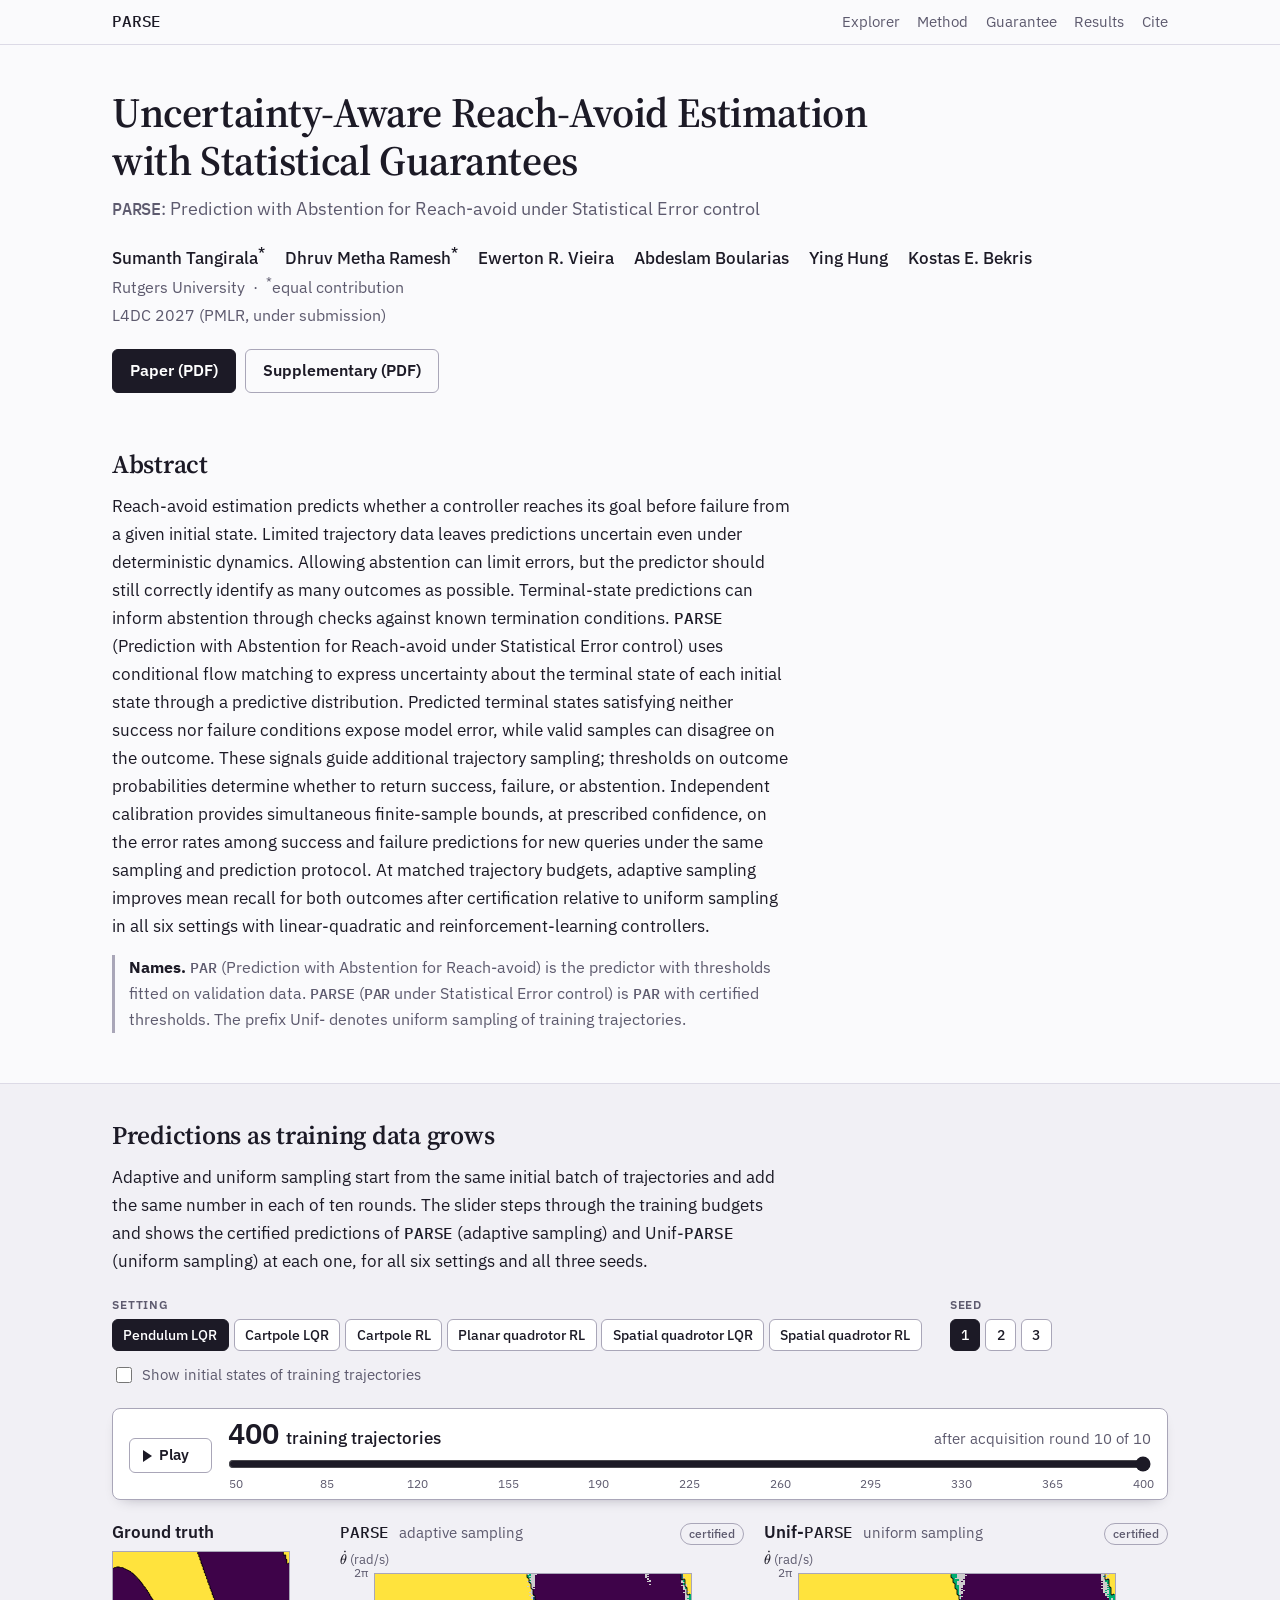
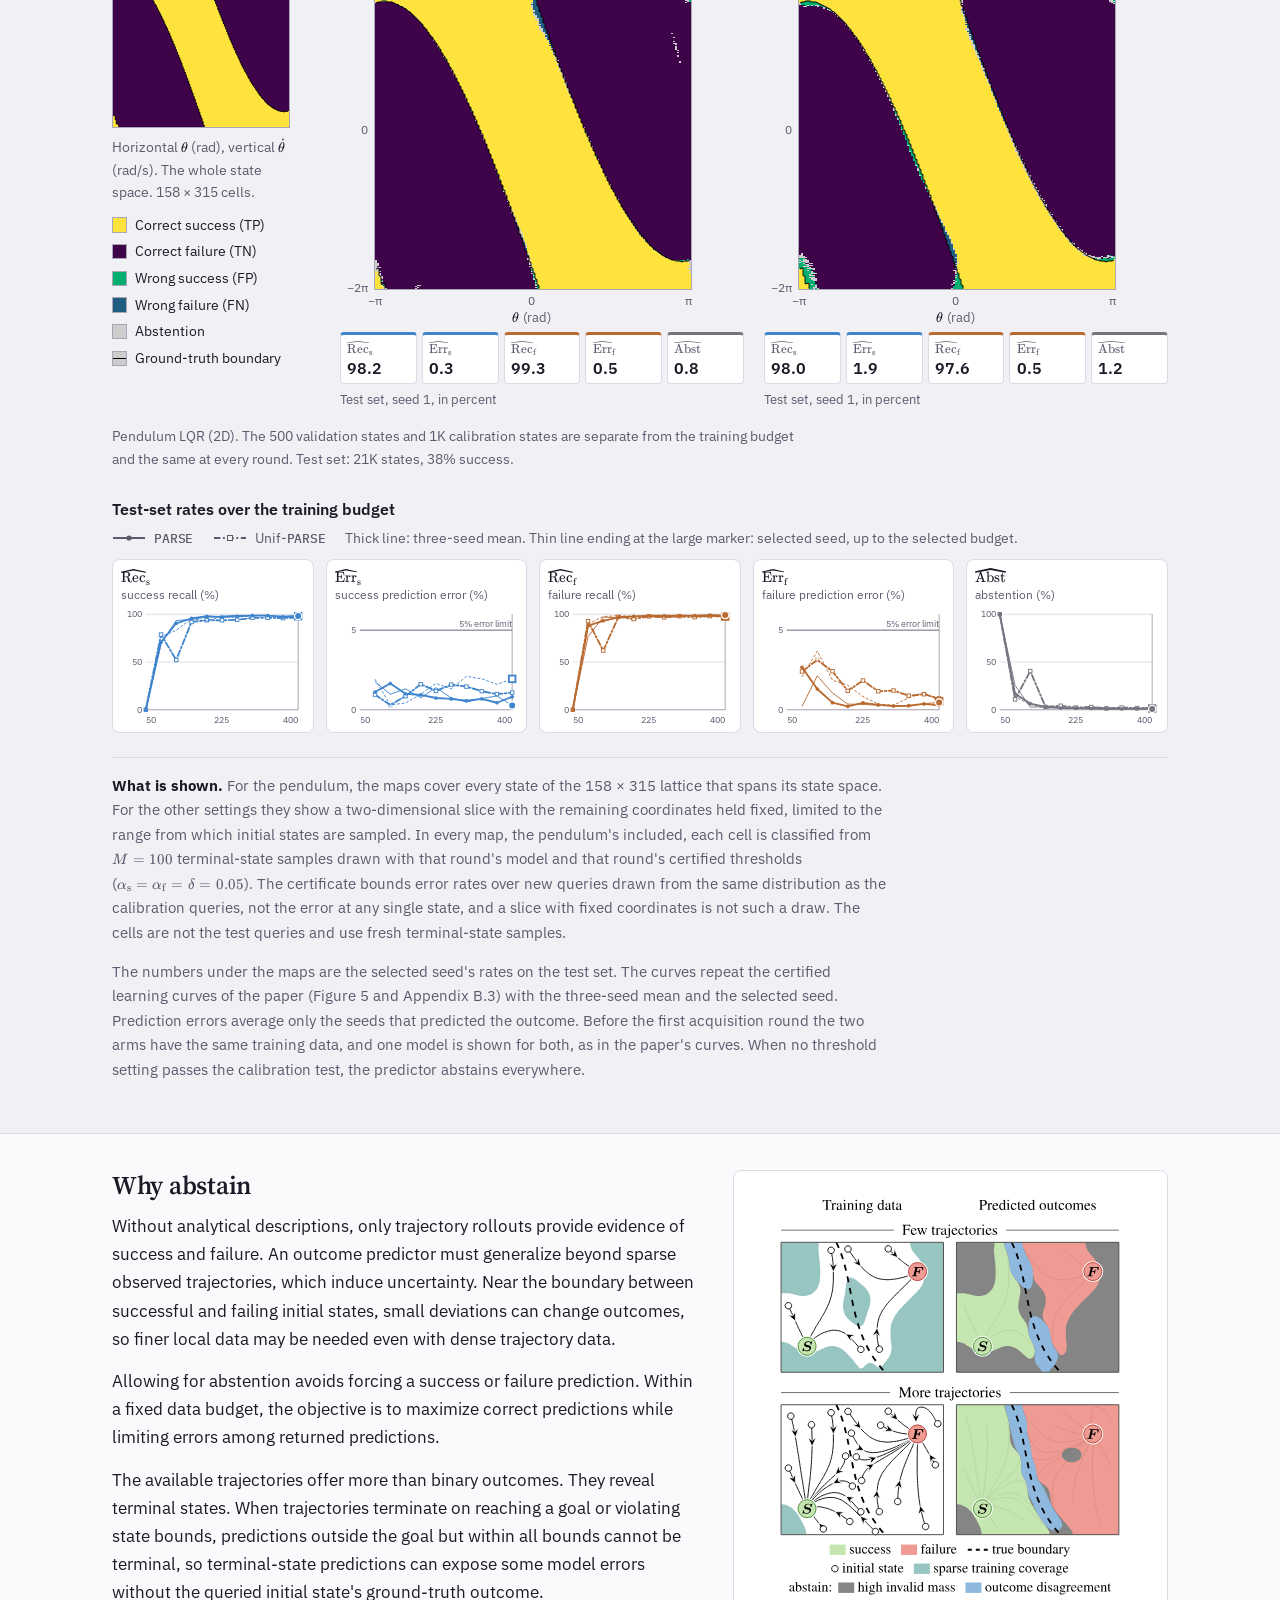
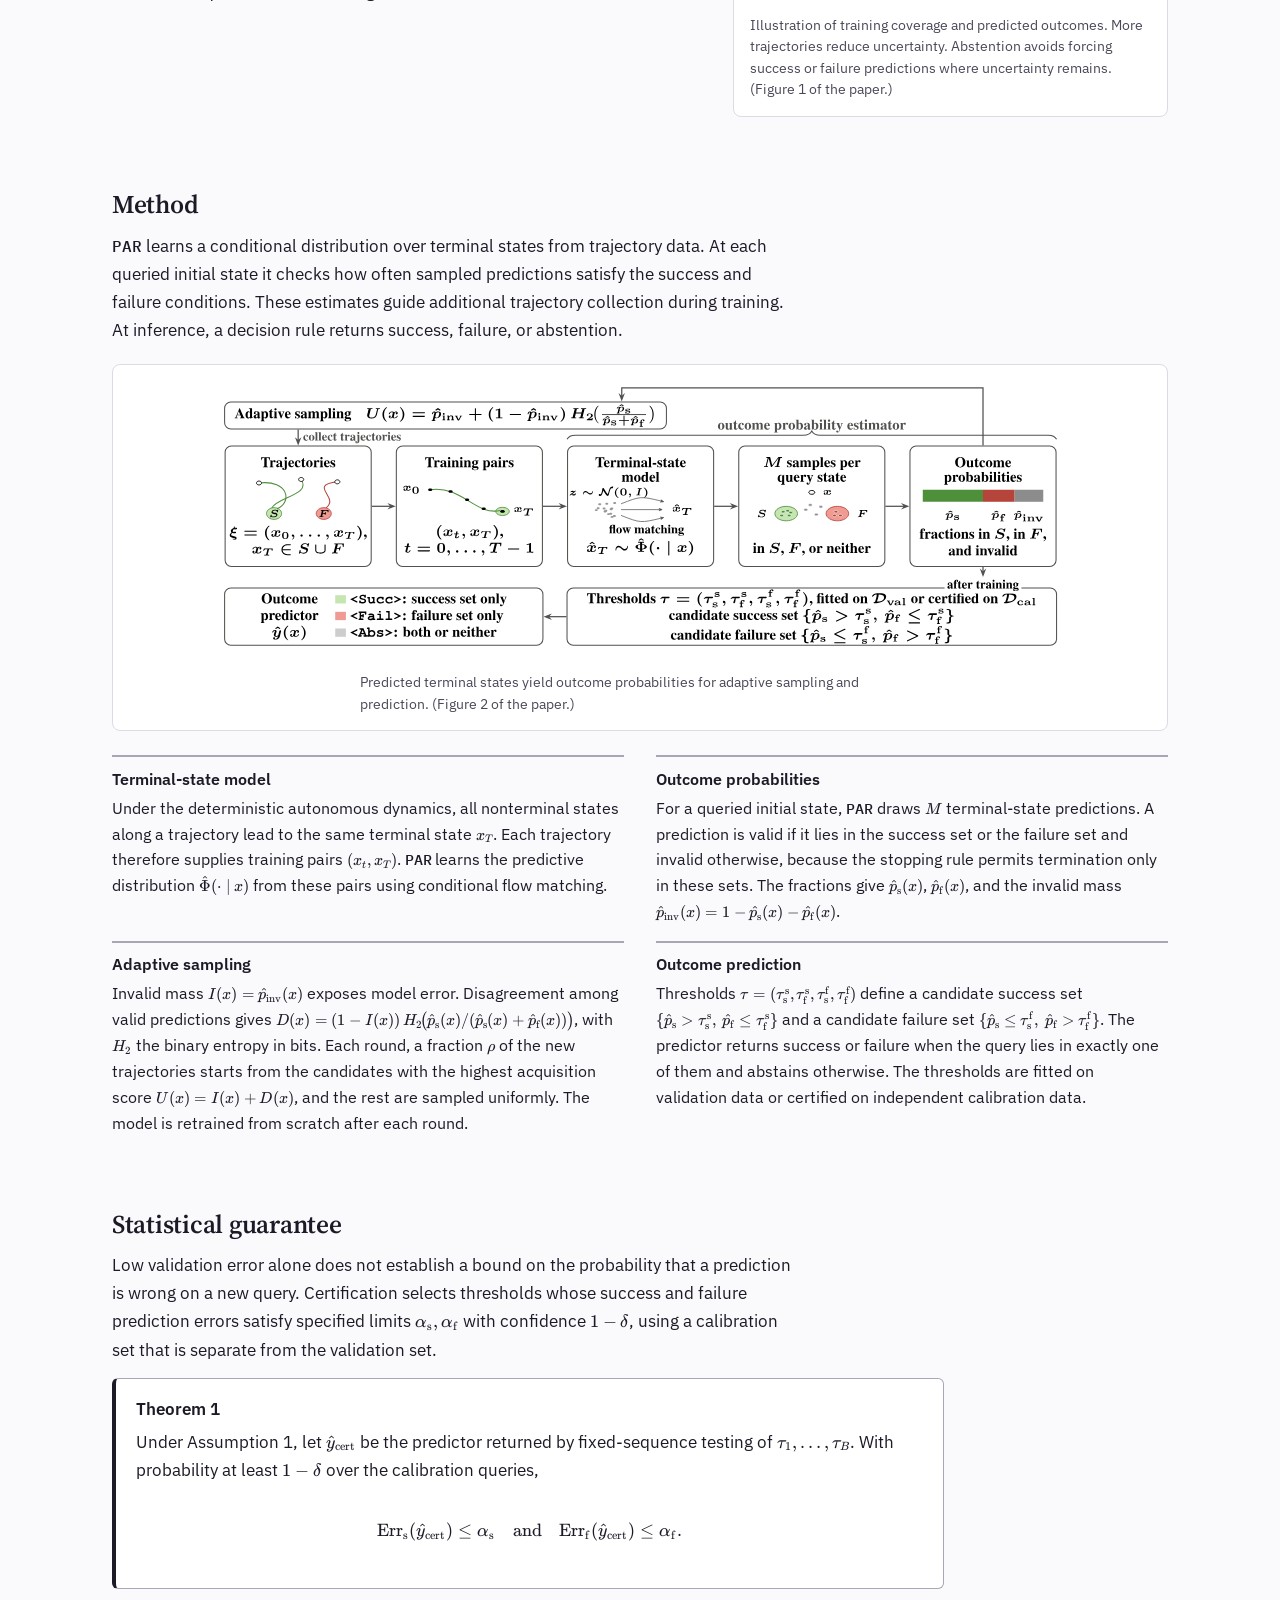
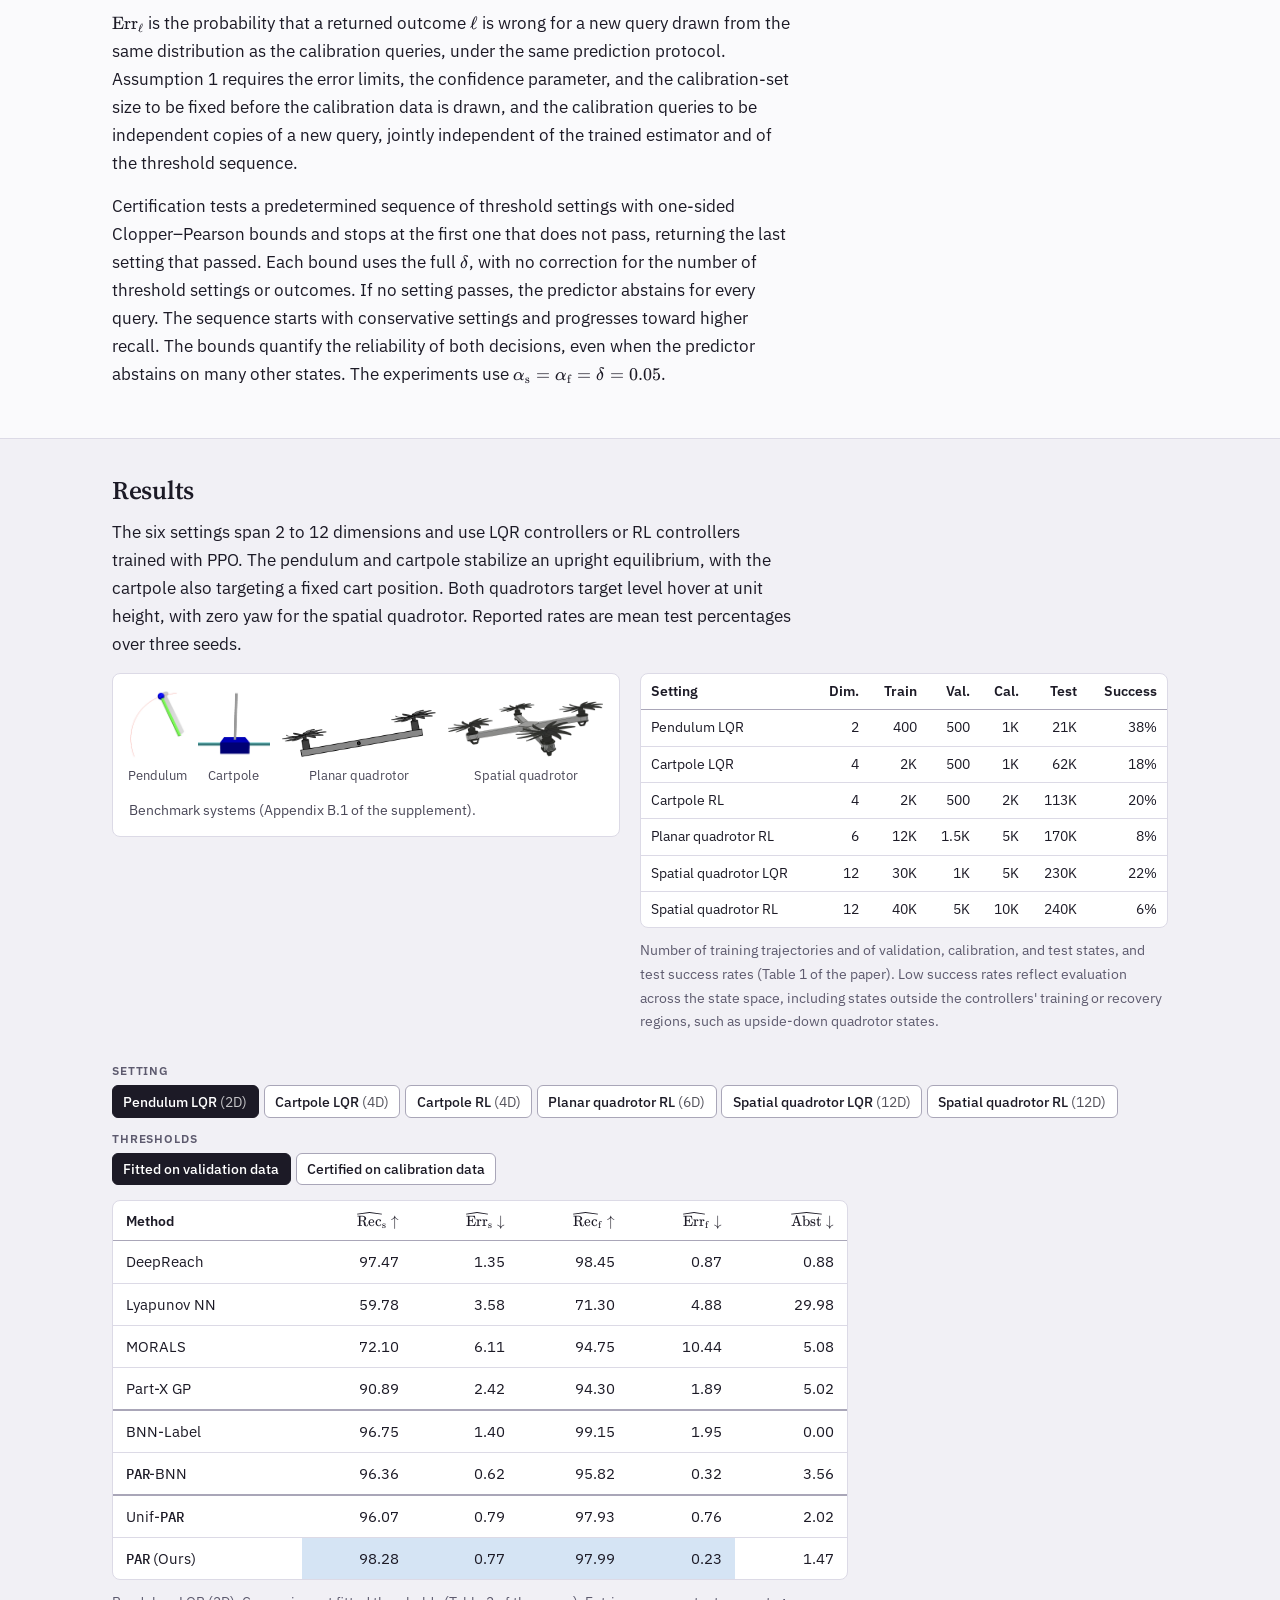
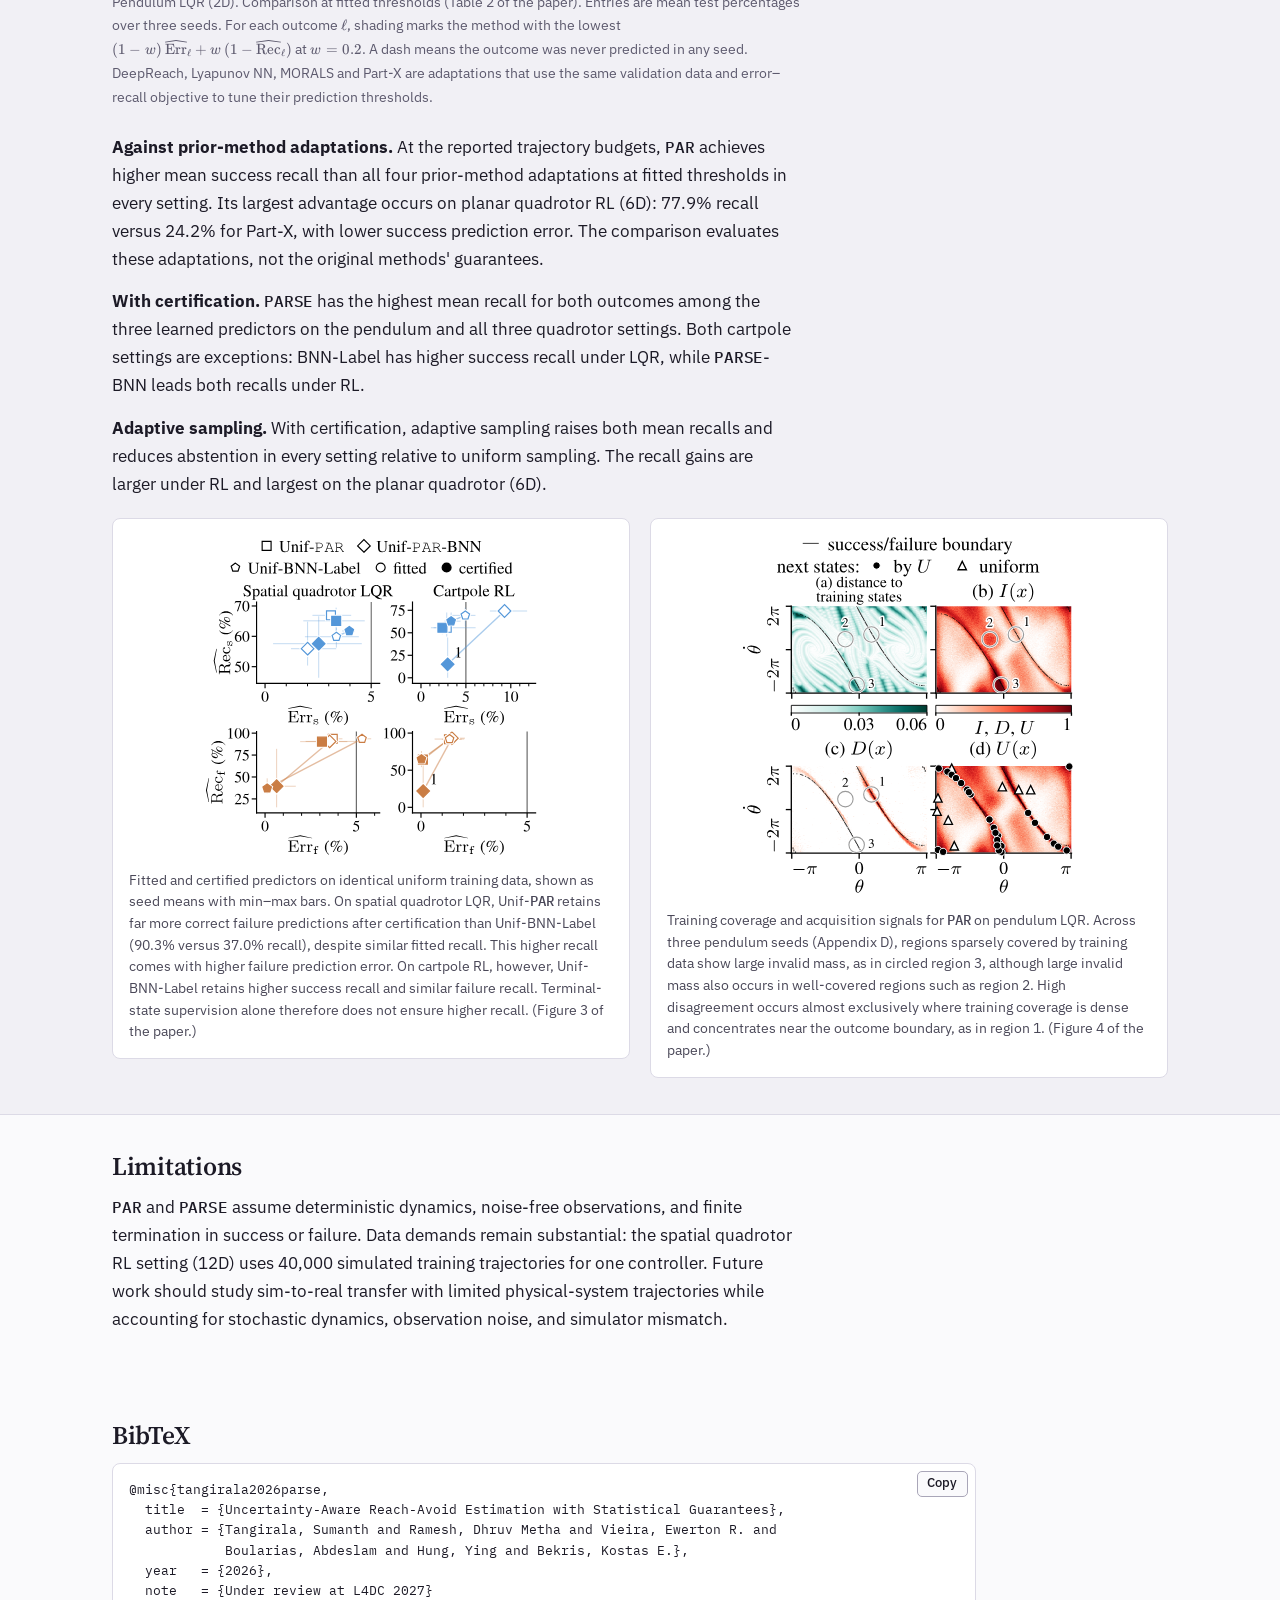
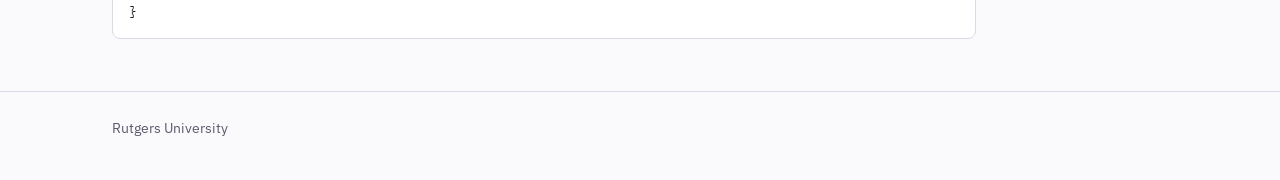
==== commit 18fbb766: "Explorer: device-pixel cell sizes, sticky map names on phones, curves without seed bands Map cells t" ====
--- a/index.html
+++ b/index.html
@@ -97,7 +97,7 @@
           <figcaption>Ground truth</figcaption>
           <div class="gt-frame"><canvas id="ex-gt" aria-label="Ground-truth outcomes"></canvas><svg class="overlay" id="ex-gt-ov" aria-hidden="true"></svg></div>
           <p class="gt-axes" id="ex-axes"></p>
-          <ul class="legend onplate" id="ex-legend"></ul>
+          <ul class="legend" id="ex-legend"></ul>
         </figure>
         <figure class="map" id="ex-map-adaptive"></figure>
         <figure class="map" id="ex-map-uniform"></figure>
@@ -112,7 +112,7 @@
 
       <div class="ex-note prose">
         <p><strong>What is shown.</strong> For the pendulum, the maps cover every state of the 158 × 315 lattice that spans its state space. For the other settings they show a two-dimensional slice with the remaining coordinates held fixed, limited to the range from which initial states are sampled. In every map, the pendulum's included, each cell is classified from <span class="tex" data-tex="M = 100"></span> terminal-state samples drawn with that round's model and that round's certified thresholds (<span class="tex" data-tex="\alpha_{\mathrm{s}} = \alpha_{\mathrm{f}} = \delta = 0.05"></span>). The certificate bounds error rates over new queries drawn from the same distribution as the calibration queries, not the error at any single state, and a slice with fixed coordinates is not such a draw. The cells are not the test queries and use fresh terminal-state samples.</p>
-        <p>The numbers under the maps are the selected seed's rates on the test set. The curves repeat the certified learning curves of the paper (Figure 5 and Appendix B.3) with the three-seed mean, the min–max range, and the selected seed. Prediction errors average only the seeds that predicted the outcome. Before the first acquisition round the two arms have the same training data, and one model is shown for both, as in the paper's curves. When no threshold setting passes the calibration test, the predictor abstains everywhere.</p>
+        <p>The numbers under the maps are the selected seed's rates on the test set. The curves repeat the certified learning curves of the paper (Figure 5 and Appendix B.3) with the three-seed mean and the selected seed. Prediction errors average only the seeds that predicted the outcome. Before the first acquisition round the two arms have the same training data, and one model is shown for both, as in the paper's curves. When no threshold setting passes the calibration test, the predictor abstains everywhere.</p>
       </div>
     </div>
     <noscript><p class="prose">The interactive view needs JavaScript. The same results are in Figure 5 of the paper and Appendix B.3 of the supplement.</p></noscript>
--- a/assets/css/site.css
+++ b/assets/css/site.css
@@ -17,6 +17,7 @@
   --plate-muted: #4a4858;
   --map-ground: #e9e8ef;     /* behind cells that are not drawn */
   --nav-h: 2.75rem;
+  --budget-h: 5rem;         /* height of the sticky slider card, set by the script */
 
   /* data colours, as in the paper's figures (scripts/common.py LINE and FILL) */
   --c-success: #3f84cc;
@@ -227,9 +228,8 @@
 
 .legend { list-style: none; margin: 0; padding: 0; display: flex; flex-direction: column; gap: 0.25rem; font-size: 0.86rem; }
 .legend li { display: flex; align-items: center; gap: 0.5rem; }
-.legend.onplate { background: var(--plate); color: var(--plate-ink); border: 1px solid var(--rule); border-radius: 6px; padding: 0.55rem 0.65rem; width: fit-content; max-width: 100%; }
-.sw { width: 0.95rem; height: 0.95rem; border: 1px solid #a9a6b8; flex: none; }
-.sw-line { width: 1.1rem; height: 0; border: 0; border-top: 2px solid var(--m-line); flex: none; }
+.sw { width: 0.95rem; height: 0.95rem; border: 1px solid var(--rule-strong); flex: none; }
+.sw-bnd { background: linear-gradient(to bottom, transparent 44%, var(--m-line) 44%, var(--m-line) 56%, transparent 56%), var(--m-abs); }
 .sw-dot { width: 0.55rem; height: 0.55rem; border-radius: 50%; background: #111; border: 1px solid #fff; outline: 1px solid #a9a6b8; flex: none; margin-inline: 0.2rem; }
 .sw-dot.new { background: #fff; border: 2px solid #111; outline: 0; }
 .legend-lines { flex-direction: row; flex-wrap: wrap; gap: 0.3rem 1.2rem; color: var(--muted); }
@@ -248,7 +248,6 @@
 .chart .axis { stroke: var(--rule-strong); stroke-width: 1; }
 .chart .limit { stroke: var(--muted); stroke-width: 1; }
 .chart .guide { stroke: var(--ink); stroke-width: 1; opacity: 0.4; }
-.chart .band { opacity: 0.14; stroke: none; }
 .chart .mean { fill: none; stroke-width: 2; stroke-linejoin: round; stroke-linecap: round; }
 .chart .seed { fill: none; stroke-width: 1; stroke-linejoin: round; }
 .chart .now { stroke: var(--surface); stroke-width: 1.5; }
@@ -315,6 +314,10 @@
   .systems-row { grid-template-columns: 0.6fr 0.8fr; }
   .systems-row .wide { grid-column: 1 / -1; }
   .ex-maps { grid-template-columns: minmax(0, 1fr); }
+  .map figcaption {
+    position: sticky; top: calc(var(--nav-h) + 0.4rem + var(--budget-h)); z-index: 5;
+    background: var(--band); margin: 0; padding: 0.35rem 0 0.3rem;
+  }
   .ex-charts { grid-template-columns: repeat(2, minmax(0, 1fr)); }
   .ex-budget { gap: 0.7rem; padding: 0.45rem 0.7rem 0.3rem; }
   .play { min-width: 0; padding: 0.6rem 0.65rem; }
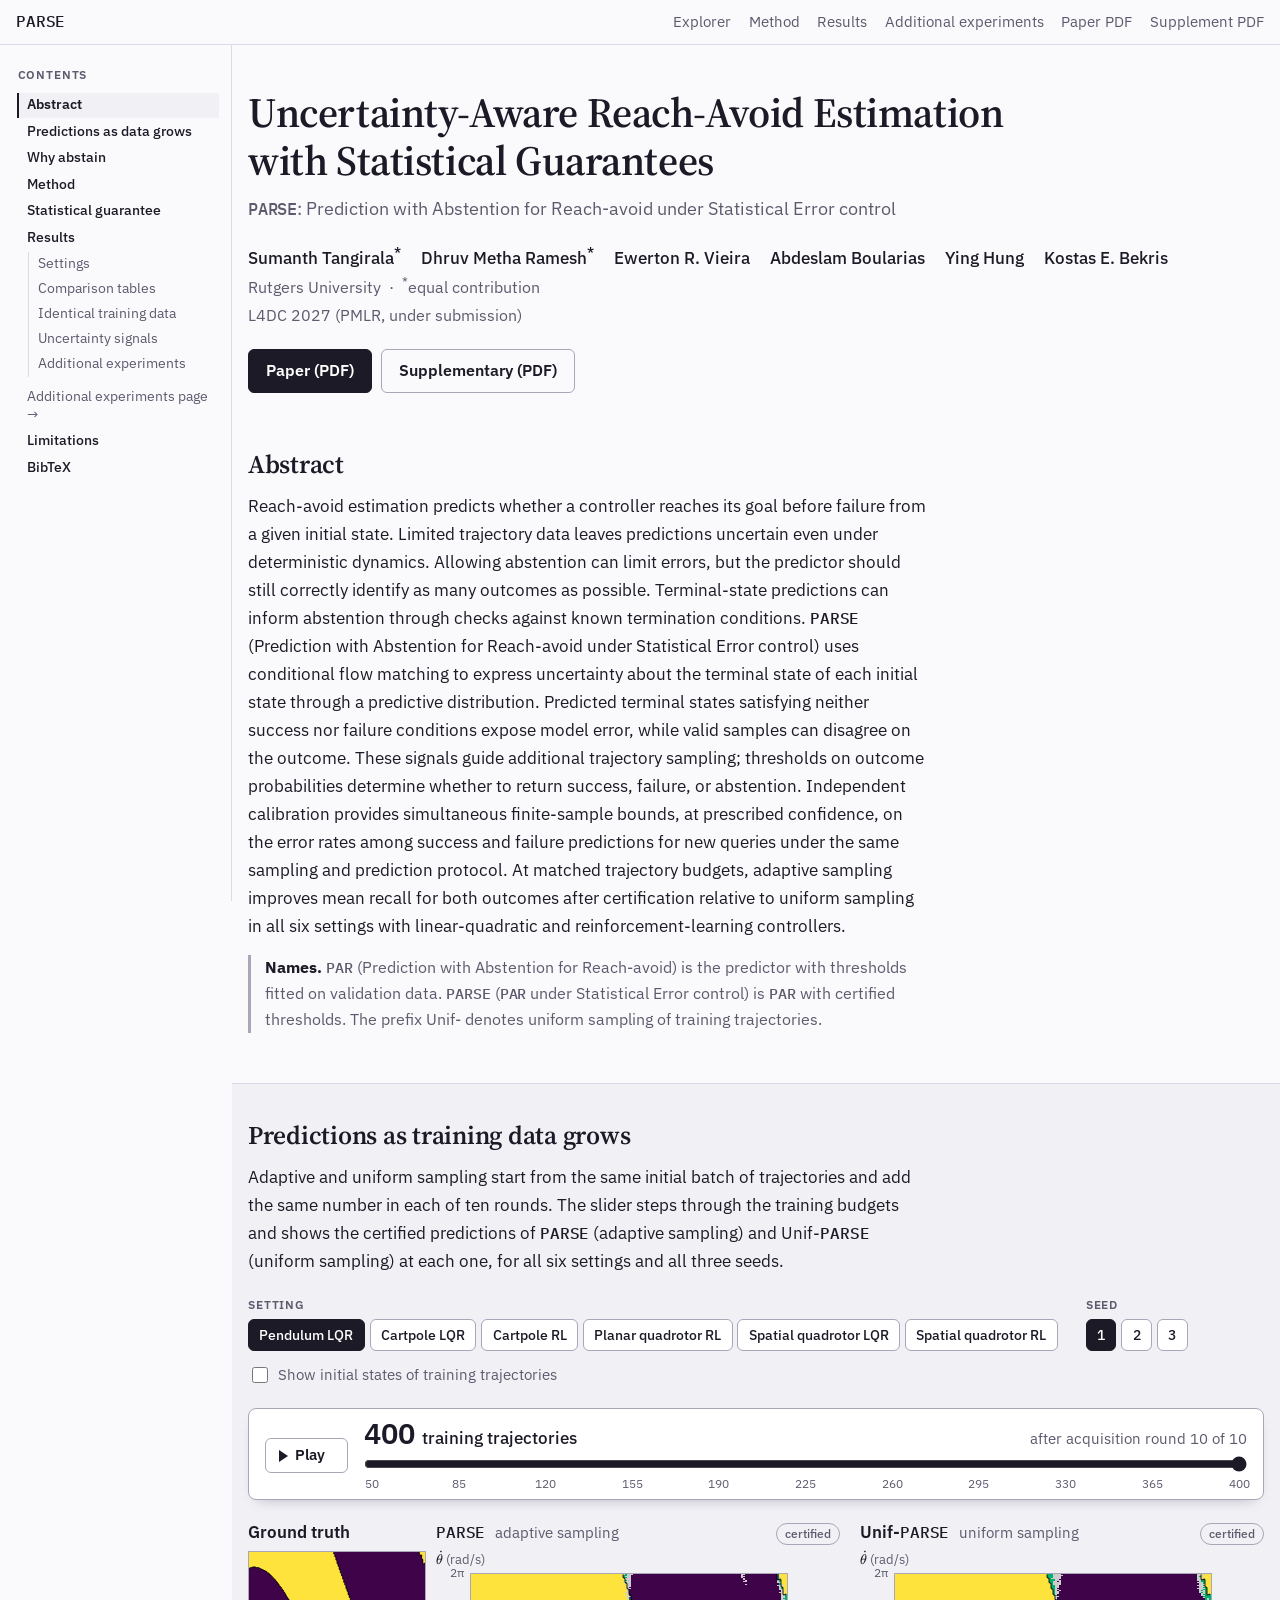
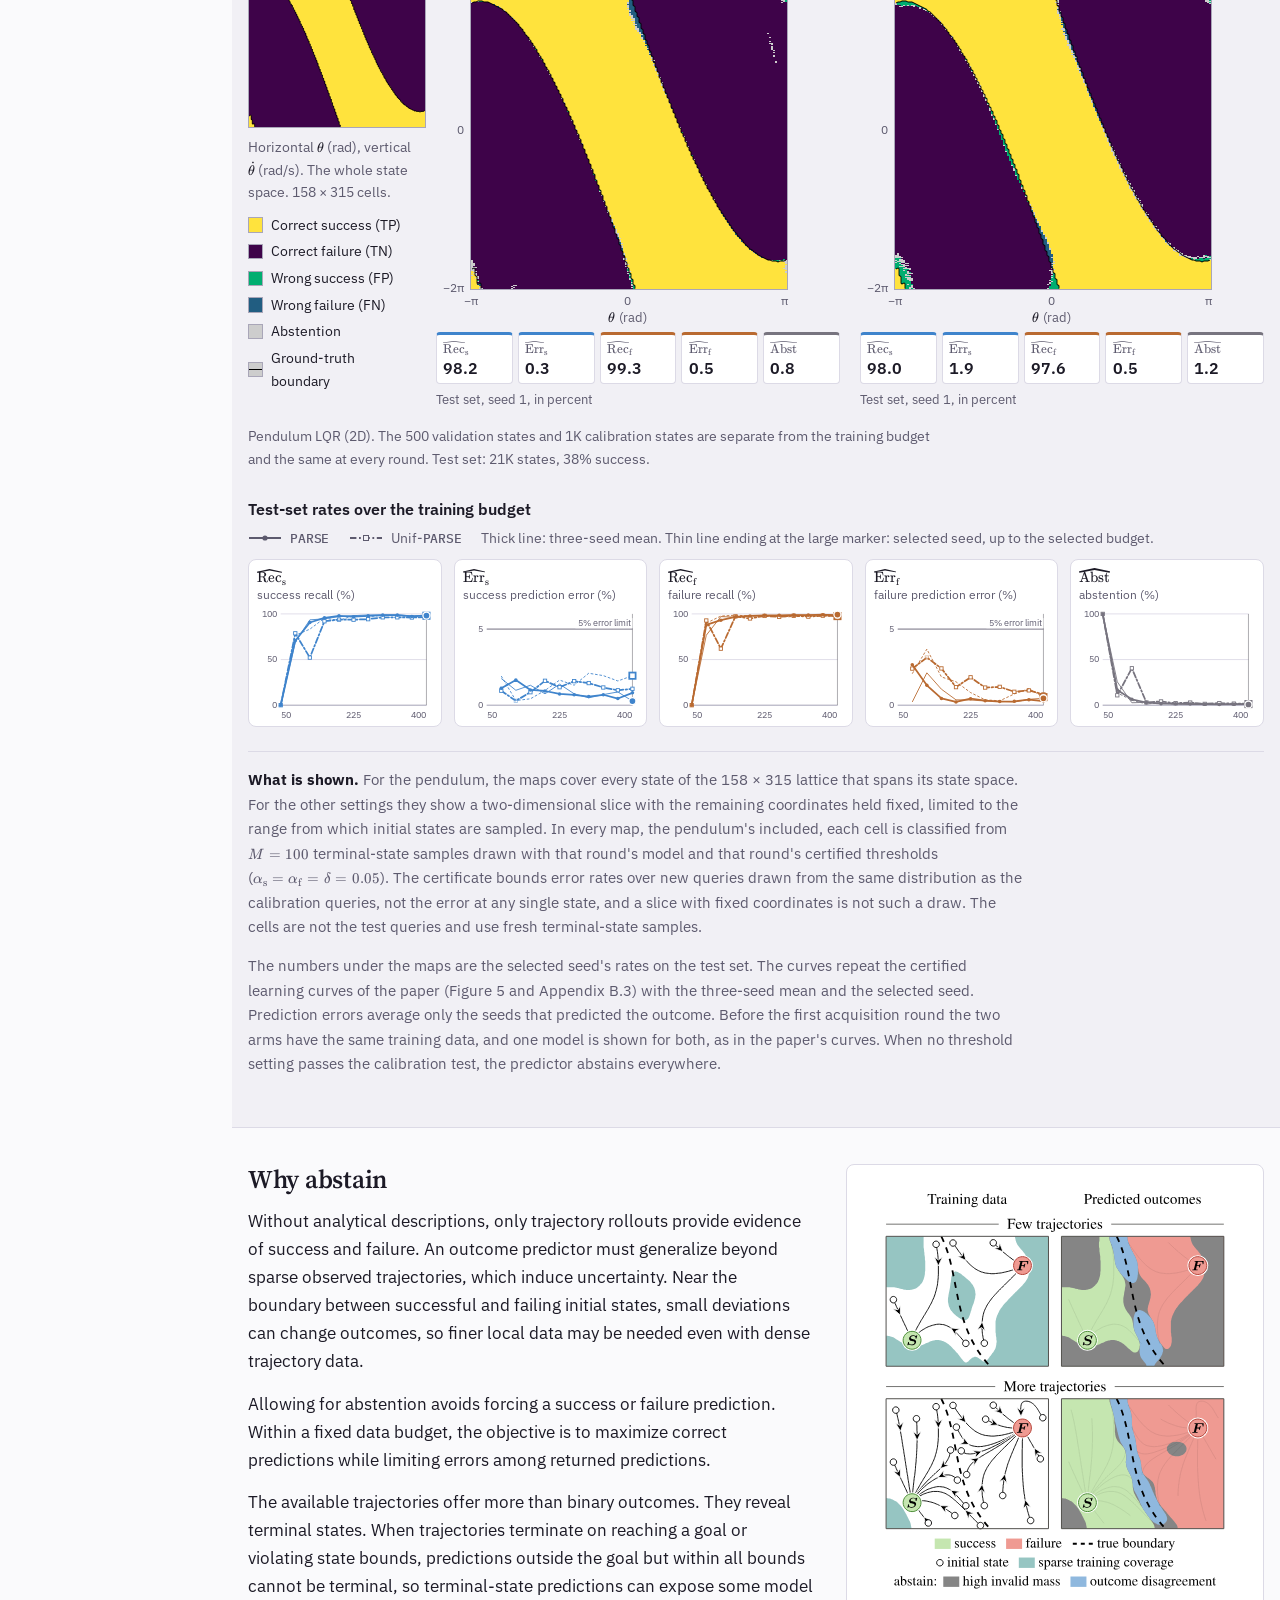
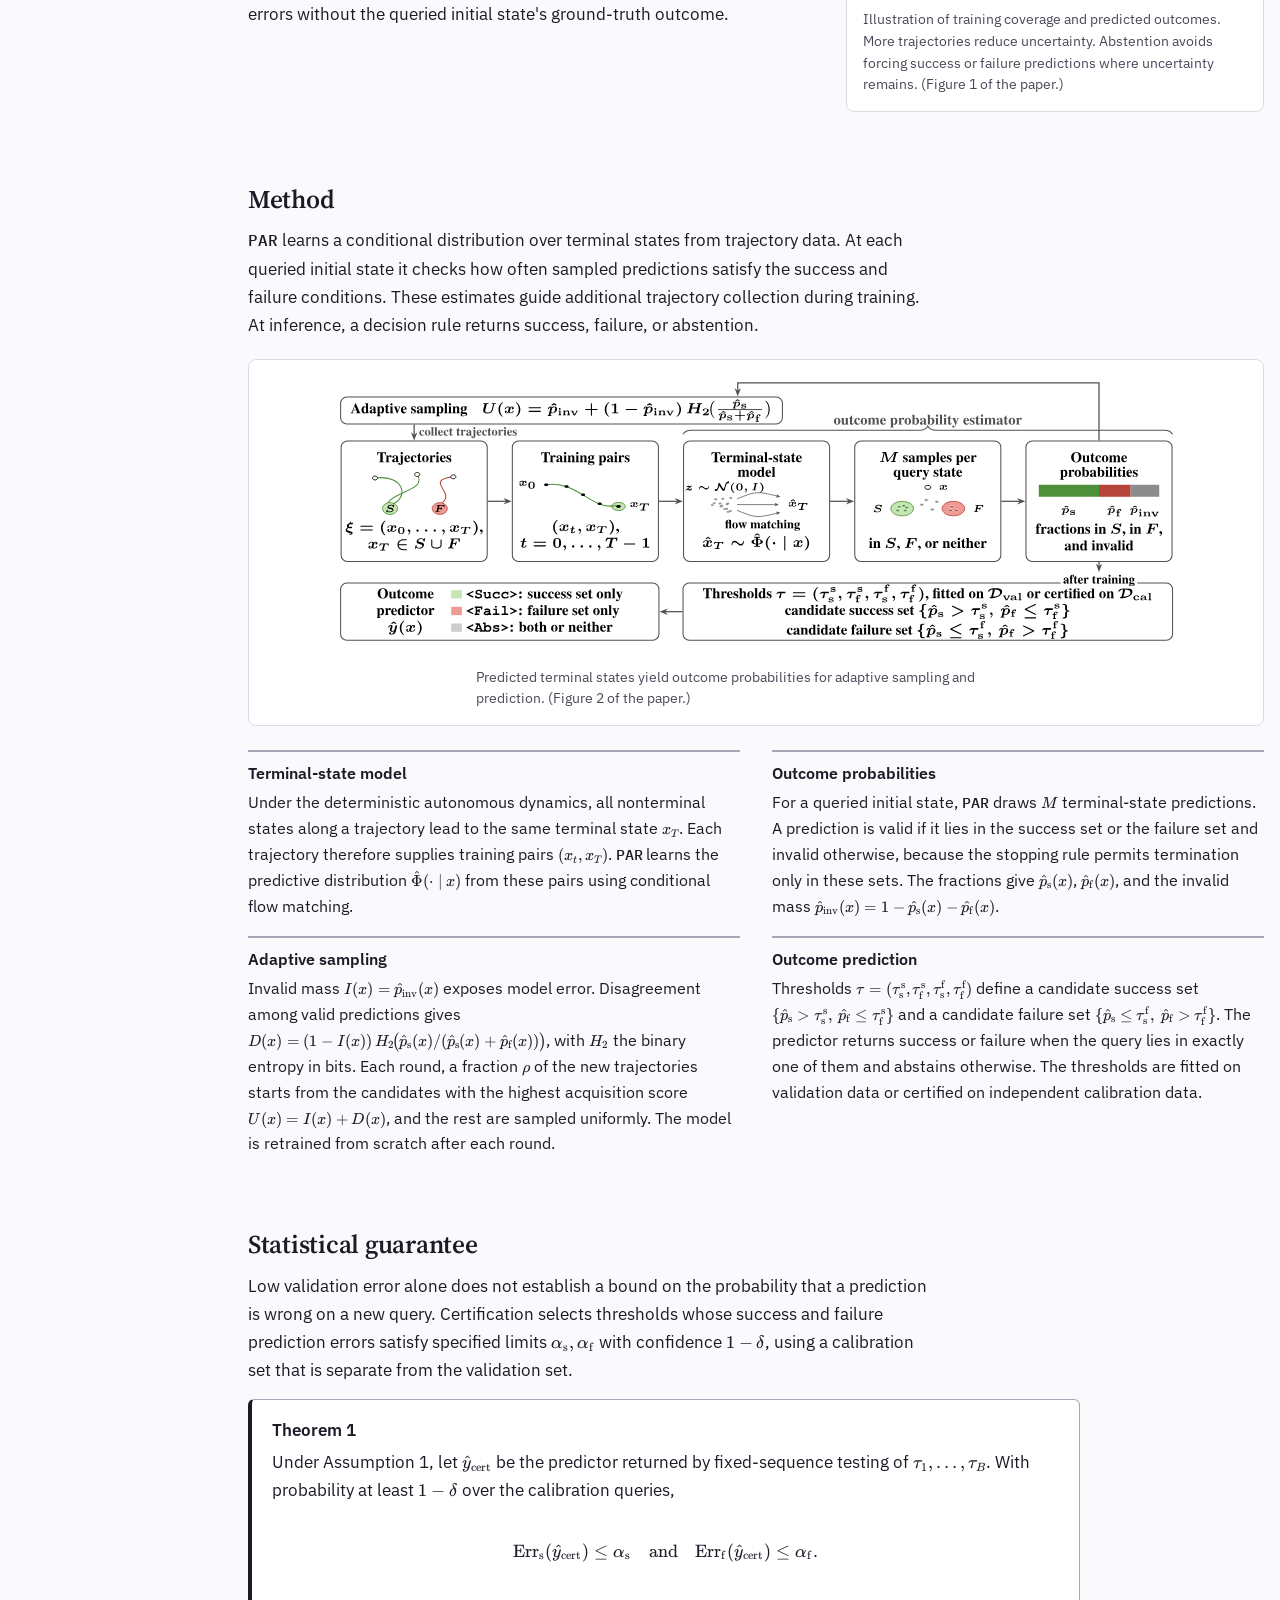
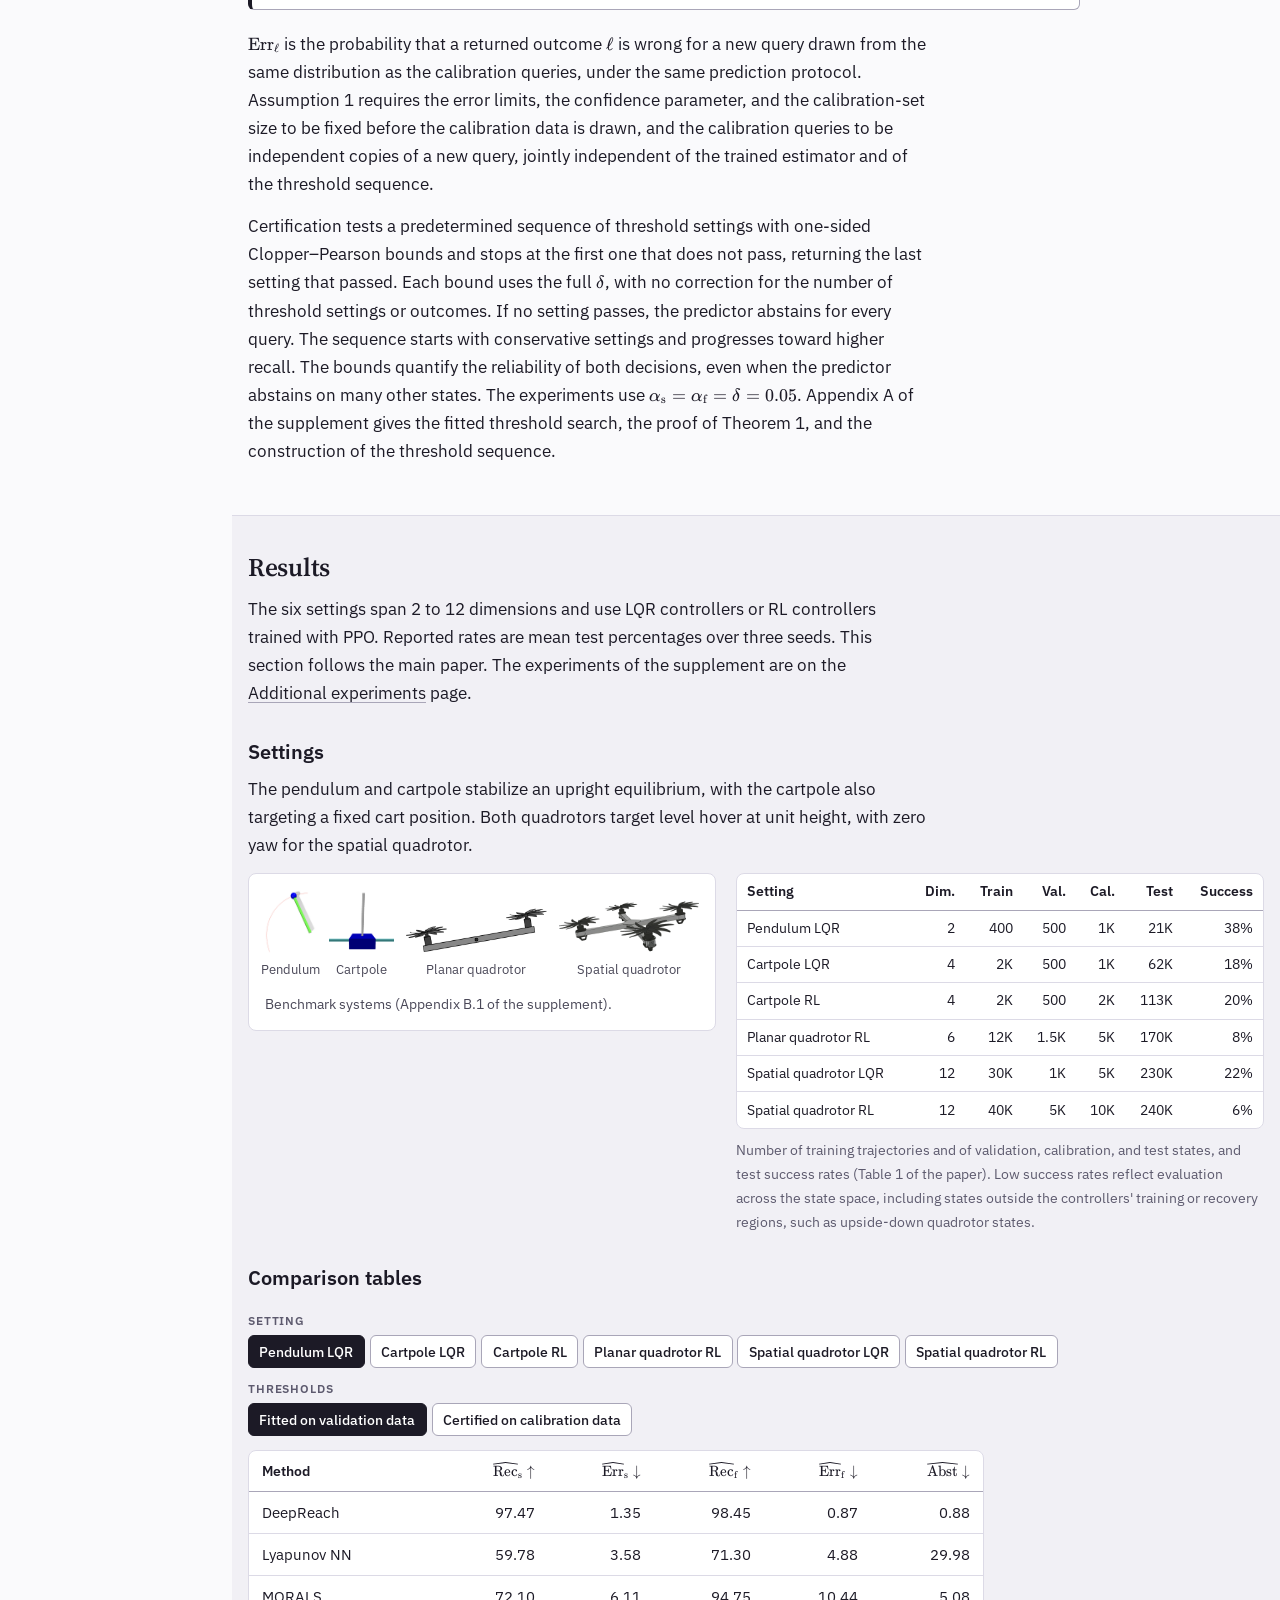
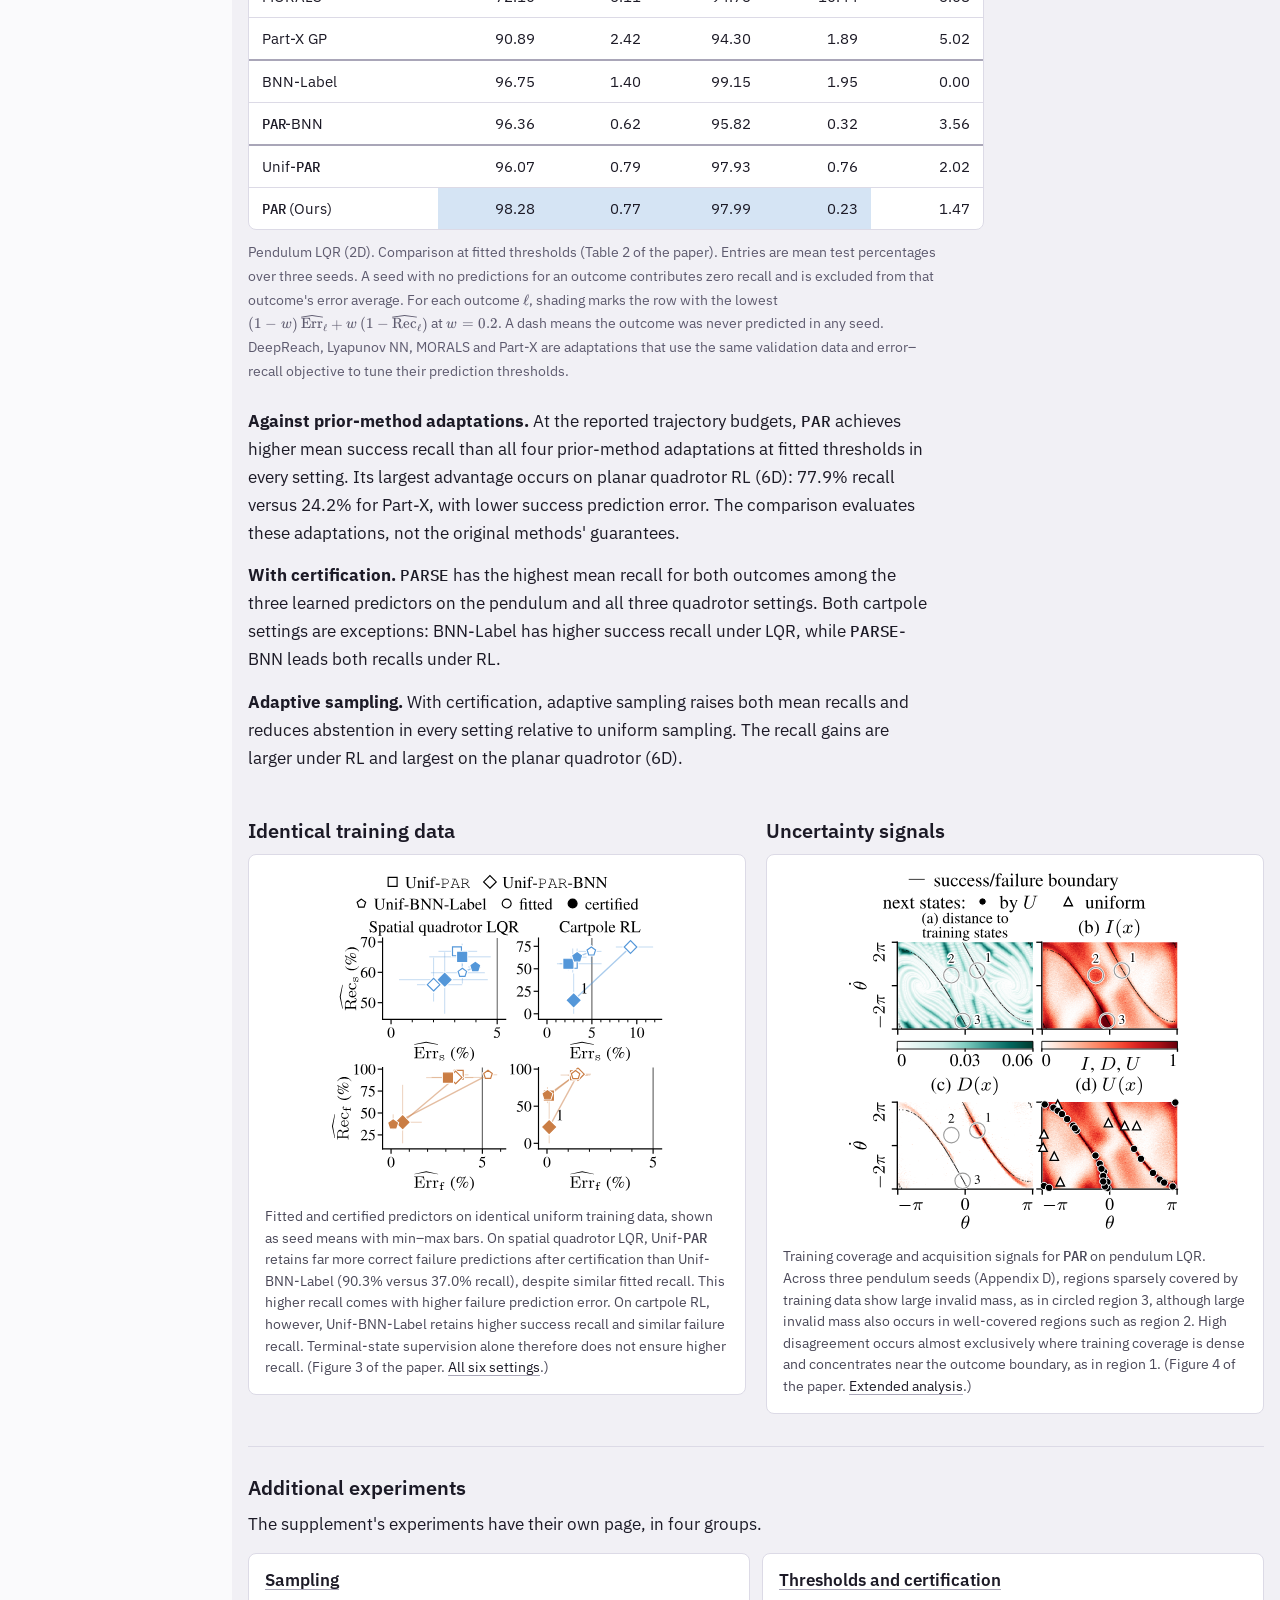
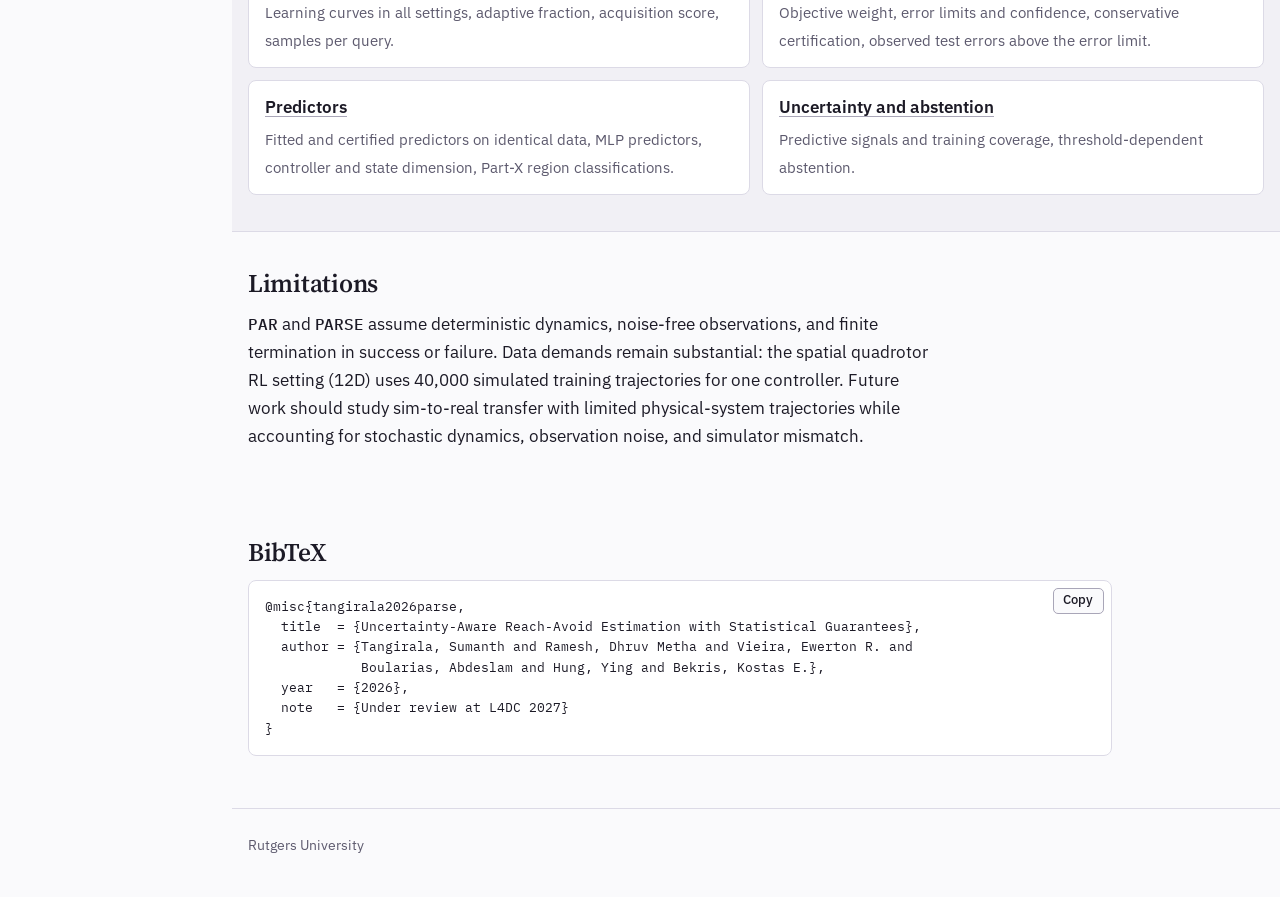
==== commit 649b4e8a: "Add the supplement's experiments on their own page, with contents navigation experiments.html holds " ====
--- a/index.html
+++ b/index.html
@@ -16,18 +16,50 @@
 </head>
 <body>
 
-<nav class="topnav" aria-label="Sections">
-  <div class="wrap topnav-in">
-    <a class="brand" href="#top"><span class="mn">PARSE</span></a>
+<nav class="topnav" aria-label="Site">
+  <div class="topnav-in">
+    <a class="brand" href="index.html"><span class="mn">PARSE</span></a>
+    <details class="toc-menu" id="toc-menu">
+      <summary>Contents</summary>
+      <div class="toc-pop" id="toc-pop"></div>
+    </details>
     <div class="topnav-links">
       <a href="#explorer">Explorer</a>
       <a href="#method">Method</a>
-      <a href="#guarantee">Guarantee</a>
       <a href="#results">Results</a>
-      <a href="#cite">Cite</a>
+      <a href="experiments.html">Additional experiments</a>
+      <a href="assets/paper.pdf">Paper PDF</a>
+      <a href="assets/supplementary.pdf">Supplement PDF</a>
     </div>
   </div>
 </nav>
+
+<div class="layout">
+<aside class="toc" id="toc" aria-label="Contents">
+  <p class="toc-head">Contents</p>
+  <nav id="toc-nav">
+    <ol class="toc-list">
+      <li><a href="#abstract">Abstract</a></li>
+      <li><a href="#explorer">Predictions as data grows</a></li>
+      <li><a href="#idea">Why abstain</a></li>
+      <li><a href="#method">Method</a></li>
+      <li><a href="#guarantee">Statistical guarantee</a></li>
+      <li><a href="#results">Results</a>
+        <ol>
+          <li><a href="#benchmarks">Settings</a></li>
+          <li><a href="#comparison">Comparison tables</a></li>
+          <li><a href="#identical">Identical training data</a></li>
+          <li><a href="#signals">Uncertainty signals</a></li>
+          <li><a href="#more">Additional experiments</a></li>
+        </ol>
+      </li>
+      <li><a href="experiments.html" class="toc-out">Additional experiments page</a></li>
+      <li><a href="#limitations">Limitations</a></li>
+      <li><a href="#cite">BibTeX</a></li>
+    </ol>
+  </nav>
+</aside>
+<div class="content">
 
 <header class="hero" id="top">
   <div class="wrap">
@@ -175,7 +207,7 @@
   </div>
   <div class="prose">
     <p><span class="tex" data-tex="\mathrm{Err}_{\ell}"></span> is the probability that a returned outcome <span class="tex" data-tex="\ell"></span> is wrong for a new query drawn from the same distribution as the calibration queries, under the same prediction protocol. Assumption 1 requires the error limits, the confidence parameter, and the calibration-set size to be fixed before the calibration data is drawn, and the calibration queries to be independent copies of a new query, jointly independent of the trained estimator and of the threshold sequence.</p>
-    <p>Certification tests a predetermined sequence of threshold settings with one-sided Clopper–Pearson bounds and stops at the first one that does not pass, returning the last setting that passed. Each bound uses the full <span class="tex" data-tex="\delta"></span>, with no correction for the number of threshold settings or outcomes. If no setting passes, the predictor abstains for every query. The sequence starts with conservative settings and progresses toward higher recall. The bounds quantify the reliability of both decisions, even when the predictor abstains on many other states. The experiments use <span class="tex" data-tex="\alpha_{\mathrm{s}} = \alpha_{\mathrm{f}} = \delta = 0.05"></span>.</p>
+    <p>Certification tests a predetermined sequence of threshold settings with one-sided Clopper–Pearson bounds and stops at the first one that does not pass, returning the last setting that passed. Each bound uses the full <span class="tex" data-tex="\delta"></span>, with no correction for the number of threshold settings or outcomes. If no setting passes, the predictor abstains for every query. The sequence starts with conservative settings and progresses toward higher recall. The bounds quantify the reliability of both decisions, even when the predictor abstains on many other states. The experiments use <span class="tex" data-tex="\alpha_{\mathrm{s}} = \alpha_{\mathrm{f}} = \delta = 0.05"></span>. Appendix A of the supplement gives the fitted threshold search, the proof of Theorem 1, and the construction of the threshold sequence.</p>
   </div>
 </section>
 
@@ -183,55 +215,65 @@
   <div class="wrap">
     <div class="prose">
       <h2>Results</h2>
-      <p>The six settings span 2 to 12 dimensions and use LQR controllers or RL controllers trained with PPO. The pendulum and cartpole stabilize an upright equilibrium, with the cartpole also targeting a fixed cart position. Both quadrotors target level hover at unit height, with zero yaw for the spatial quadrotor. Reported rates are mean test percentages over three seeds.</p>
-    </div>
-
-    <div class="bench">
-      <figure class="plate systems">
-        <div class="systems-row">
-          <div class="sys"><img src="assets/figures/system_pendulum.png" alt="Pendulum" width="244" height="300"><span>Pendulum</span></div>
-          <div class="sys"><img src="assets/figures/system_cartpole.png" alt="Cartpole" width="311" height="300"><span>Cartpole</span></div>
-          <div class="sys wide"><img src="assets/figures/system_planar_quadrotor.png" alt="Planar quadrotor" width="902" height="300"><span>Planar quadrotor</span></div>
-          <div class="sys wide"><img src="assets/figures/system_spatial_quadrotor.png" alt="Spatial quadrotor" width="770" height="300"><span>Spatial quadrotor</span></div>
-        </div>
-        <figcaption>Benchmark systems (Appendix B.1 of the supplement).</figcaption>
-      </figure>
-      <div class="settings-tbl" id="settings-tbl" hidden>
-        <div class="tbl-scroll"><table id="settings-table"></table></div>
-        <p class="tbl-cap">Number of training trajectories and of validation, calibration, and test states, and test success rates (Table 1 of the paper). Low success rates reflect evaluation across the state space, including states outside the controllers' training or recovery regions, such as upside-down quadrotor states.</p>
-      </div>
-    </div>
-
-    <div class="tbl" id="tbl" hidden>
-      <div class="ex-controls">
-        <div class="ctl">
-          <span class="ctl-label" id="tbl-setting-label">Setting</span>
-          <div class="seg" id="tbl-settings" role="radiogroup" aria-labelledby="tbl-setting-label"></div>
-        </div>
-        <div class="ctl">
-          <span class="ctl-label" id="tbl-mode-label">Thresholds</span>
-          <div class="seg" id="tbl-modes" role="radiogroup" aria-labelledby="tbl-mode-label"></div>
-        </div>
-      </div>
-      <div class="tbl-scroll"><table id="tbl-table"></table></div>
-      <p class="tbl-cap" id="tbl-cap"></p>
-    </div>
-
-    <div class="findings prose">
-      <p><strong>Against prior-method adaptations.</strong> At the reported trajectory budgets, <span class="mn">PAR</span> achieves higher mean success recall than all four prior-method adaptations at fitted thresholds in every setting. Its largest advantage occurs on planar quadrotor RL (6D): 77.9% recall versus 24.2% for Part-X, with lower success prediction error. The comparison evaluates these adaptations, not the original methods' guarantees.</p>
-      <p><strong>With certification.</strong> <span class="mn">PARSE</span> has the highest mean recall for both outcomes among the three learned predictors on the pendulum and all three quadrotor settings. Both cartpole settings are exceptions: BNN-Label has higher success recall under LQR, while <span class="mn">PARSE</span>-BNN leads both recalls under RL.</p>
-      <p><strong>Adaptive sampling.</strong> With certification, adaptive sampling raises both mean recalls and reduces abstention in every setting relative to uniform sampling. The recall gains are larger under RL and largest on the planar quadrotor (6D).</p>
+      <p>The six settings span 2 to 12 dimensions and use LQR controllers or RL controllers trained with PPO. Reported rates are mean test percentages over three seeds. This section follows the main paper. The experiments of the supplement are on the <a href="experiments.html">Additional experiments</a> page.</p>
+    </div>
+
+    <div class="sub" id="benchmarks">
+      <h3>Settings</h3>
+      <div class="prose"><p>The pendulum and cartpole stabilize an upright equilibrium, with the cartpole also targeting a fixed cart position. Both quadrotors target level hover at unit height, with zero yaw for the spatial quadrotor.</p></div>
+      <div class="bench">
+        <figure class="plate systems">
+          <div class="systems-row">
+            <div class="sys"><img src="assets/figures/system_pendulum.png" alt="Pendulum" width="244" height="300"><span>Pendulum</span></div>
+            <div class="sys"><img src="assets/figures/system_cartpole.png" alt="Cartpole" width="311" height="300"><span>Cartpole</span></div>
+            <div class="sys wide"><img src="assets/figures/system_planar_quadrotor.png" alt="Planar quadrotor" width="902" height="300"><span>Planar quadrotor</span></div>
+            <div class="sys wide"><img src="assets/figures/system_spatial_quadrotor.png" alt="Spatial quadrotor" width="770" height="300"><span>Spatial quadrotor</span></div>
+          </div>
+          <figcaption>Benchmark systems (Appendix B.1 of the supplement).</figcaption>
+        </figure>
+        <div class="settings-tbl" id="settings-tbl" hidden>
+          <div class="tbl-scroll"><table id="settings-table"></table></div>
+          <p class="tbl-cap">Number of training trajectories and of validation, calibration, and test states, and test success rates (Table 1 of the paper). Low success rates reflect evaluation across the state space, including states outside the controllers' training or recovery regions, such as upside-down quadrotor states.</p>
+        </div>
+      </div>
+    </div>
+
+    <div class="sub" id="comparison">
+      <h3>Comparison tables</h3>
+      <div class="tbl" data-table="main" hidden></div>
+      <div class="findings prose">
+        <p><strong>Against prior-method adaptations.</strong> At the reported trajectory budgets, <span class="mn">PAR</span> achieves higher mean success recall than all four prior-method adaptations at fitted thresholds in every setting. Its largest advantage occurs on planar quadrotor RL (6D): 77.9% recall versus 24.2% for Part-X, with lower success prediction error. The comparison evaluates these adaptations, not the original methods' guarantees.</p>
+        <p><strong>With certification.</strong> <span class="mn">PARSE</span> has the highest mean recall for both outcomes among the three learned predictors on the pendulum and all three quadrotor settings. Both cartpole settings are exceptions: BNN-Label has higher success recall under LQR, while <span class="mn">PARSE</span>-BNN leads both recalls under RL.</p>
+        <p><strong>Adaptive sampling.</strong> With certification, adaptive sampling raises both mean recalls and reduces abstention in every setting relative to uniform sampling. The recall gains are larger under RL and largest on the planar quadrotor (6D).</p>
+      </div>
     </div>
 
     <div class="figs">
-      <figure class="plate">
-        <img src="assets/figures/predictor_comparison_compact.svg" alt="Scatter panels of recall against prediction error for success and failure predictions on spatial quadrotor LQR and cartpole RL, for Unif-PAR, Unif-PAR-BNN and Unif-BNN-Label, each at fitted and certified thresholds with a line joining the two." width="346" height="332">
-        <figcaption>Fitted and certified predictors on identical uniform training data, shown as seed means with min–max bars. On spatial quadrotor LQR, Unif-<span class="mn">PAR</span> retains far more correct failure predictions after certification than Unif-BNN-Label (90.3% versus 37.0% recall), despite similar fitted recall. This higher recall comes with higher failure prediction error. On cartpole RL, however, Unif-BNN-Label retains higher success recall and similar failure recall. Terminal-state supervision alone therefore does not ensure higher recall. (Figure 3 of the paper.)</figcaption>
-      </figure>
-      <figure class="plate">
-        <img src="assets/figures/pendulum_coverage_acquisition_2x2.svg" alt="Four maps of the pendulum state space after two acquisition rounds: distance to training states, invalid mass I, weighted disagreement D, and acquisition score U with the next selected initial states. Three circled regions mark a boundary region with dense coverage, a well-covered region with large invalid mass, and a sparsely covered boundary region." width="302" height="326">
-        <figcaption>Training coverage and acquisition signals for <span class="mn">PAR</span> on pendulum LQR. Across three pendulum seeds (Appendix D), regions sparsely covered by training data show large invalid mass, as in circled region 3, although large invalid mass also occurs in well-covered regions such as region 2. High disagreement occurs almost exclusively where training coverage is dense and concentrates near the outcome boundary, as in region 1. (Figure 4 of the paper.)</figcaption>
-      </figure>
+      <div class="sub" id="identical">
+        <h3>Identical training data</h3>
+        <figure class="plate">
+          <img src="assets/figures/predictor_comparison_compact.svg" alt="Scatter panels of recall against prediction error for success and failure predictions on spatial quadrotor LQR and cartpole RL, for Unif-PAR, Unif-PAR-BNN and Unif-BNN-Label, each at fitted and certified thresholds with a line joining the two." width="346" height="332">
+          <figcaption>Fitted and certified predictors on identical uniform training data, shown as seed means with min–max bars. On spatial quadrotor LQR, Unif-<span class="mn">PAR</span> retains far more correct failure predictions after certification than Unif-BNN-Label (90.3% versus 37.0% recall), despite similar fitted recall. This higher recall comes with higher failure prediction error. On cartpole RL, however, Unif-BNN-Label retains higher success recall and similar failure recall. Terminal-state supervision alone therefore does not ensure higher recall. (Figure 3 of the paper. <a href="experiments.html#x-identical">All six settings</a>.)</figcaption>
+        </figure>
+      </div>
+      <div class="sub" id="signals">
+        <h3>Uncertainty signals</h3>
+        <figure class="plate">
+          <img src="assets/figures/pendulum_coverage_acquisition_2x2.svg" alt="Four maps of the pendulum state space after two acquisition rounds: distance to training states, invalid mass I, weighted disagreement D, and acquisition score U with the next selected initial states. Three circled regions mark a boundary region with dense coverage, a well-covered region with large invalid mass, and a sparsely covered boundary region." width="302" height="326">
+          <figcaption>Training coverage and acquisition signals for <span class="mn">PAR</span> on pendulum LQR. Across three pendulum seeds (Appendix D), regions sparsely covered by training data show large invalid mass, as in circled region 3, although large invalid mass also occurs in well-covered regions such as region 2. High disagreement occurs almost exclusively where training coverage is dense and concentrates near the outcome boundary, as in region 1. (Figure 4 of the paper. <a href="experiments.html#x-coverage">Extended analysis</a>.)</figcaption>
+        </figure>
+      </div>
+    </div>
+
+    <div class="sub more-card" id="more">
+      <h3>Additional experiments</h3>
+      <div class="prose"><p>The supplement's experiments have their own page, in four groups.</p></div>
+      <ul class="more-list">
+        <li><a href="experiments.html#g-sampling">Sampling</a><span>Learning curves in all settings, adaptive fraction, acquisition score, samples per query.</span></li>
+        <li><a href="experiments.html#g-thresholds">Thresholds and certification</a><span>Objective weight, error limits and confidence, conservative certification, observed test errors above the error limit.</span></li>
+        <li><a href="experiments.html#g-predictors">Predictors</a><span>Fitted and certified predictors on identical data, MLP predictors, controller and state dimension, Part-X region classifications.</span></li>
+        <li><a href="experiments.html#g-uncertainty">Uncertainty and abstention</a><span>Predictive signals and training coverage, threshold-dependent abstention.</span></li>
+      </ul>
     </div>
   </div>
 </section>
@@ -262,6 +304,8 @@
     <p>Rutgers University</p>
   </div>
 </footer>
+</div>
+</div>
 
 <script src="assets/vendor/katex/katex.min.js"></script>
 <script src="assets/explorer/data.js"></script>
--- a/assets/css/site.css
+++ b/assets/css/site.css
@@ -1,4 +1,5 @@
-/* Layout: one reading column for prose, a wider column for the explorer and tables.
+/* Layout: a contents rail on wide screens, then one reading column for prose and a wider one for the explorer,
+   figures and tables. Sections follow the paper, then the supplement's experiments by topic.
    Colour means data only. The page itself is ink on a cool near-white (or the reverse); the paper's map
    fills and line colours are the only hues, so nothing in the interface can be mistaken for an outcome. */
 :root {
@@ -73,7 +74,7 @@
 }
 
 * { box-sizing: border-box; }
-html { scroll-behavior: smooth; scroll-padding-top: 3.5rem; }
+html { scroll-behavior: smooth; scroll-padding-top: 3.75rem; }
 @media (prefers-reduced-motion: reduce) { html { scroll-behavior: auto; } }
 body {
   margin: 0;
@@ -117,11 +118,55 @@
   backdrop-filter: blur(8px);
   border-bottom: 1px solid var(--rule);
 }
-.topnav-in { display: flex; align-items: center; justify-content: space-between; gap: 1rem; min-height: var(--nav-h); }
+.topnav-in {
+  display: flex; align-items: center; gap: 1rem; min-height: var(--nav-h);
+  padding-left: max(16px, env(safe-area-inset-left, 0px)); padding-right: max(16px, env(safe-area-inset-right, 0px));
+}
 .brand { color: var(--ink); text-decoration: none; font-size: 1.05rem; }
-.topnav-links { display: flex; gap: 0.25rem 1.1rem; flex-wrap: wrap; justify-content: flex-end; font-size: 0.92rem; }
+.topnav-links { display: flex; gap: 0.25rem 1.1rem; flex-wrap: wrap; justify-content: flex-end; font-size: 0.92rem; margin-left: auto; }
 .topnav-links a { color: var(--muted); text-decoration: none; padding-block: 0.3rem; }
 .topnav-links a:hover { color: var(--ink); }
+
+/* ---------------------------------------------------------------- contents */
+.layout { display: block; }
+.content { min-width: 0; }
+.toc { display: none; }
+.toc-head { font-size: 0.75rem; letter-spacing: 0.07em; text-transform: uppercase; color: var(--muted); font-weight: 600; margin: 0 0 0.5rem; }
+.toc-list, .toc-list ol { list-style: none; margin: 0; padding: 0; }
+.toc-list > li { margin-bottom: 0.1rem; }
+.toc-list ol { margin: 0.1rem 0 0.5rem 0.65rem; border-left: 1px solid var(--rule); }
+.toc-list a {
+  display: block; padding: 0.22rem 0.5rem; color: var(--muted); text-decoration: none; line-height: 1.3;
+  border-left: 2px solid transparent; margin-left: -1px;
+}
+.toc-list > li > a { color: var(--ink); font-weight: 500; }
+.toc-list a:hover { color: var(--ink); }
+.toc-list a[aria-current="true"] { color: var(--ink); font-weight: 600; border-left-color: var(--ink); background: var(--band); }
+.toc-list a.toc-out { color: var(--muted); font-weight: 400; }
+.toc-list a.toc-out::after { content: " \2192"; }
+.topnav-links a[aria-current="page"] { color: var(--ink); font-weight: 600; }
+.toc-menu { position: relative; font-size: 0.92rem; }
+.toc-menu summary {
+  list-style: none; cursor: pointer; border: 1px solid var(--rule-strong); border-radius: 6px; padding: 0.3rem 0.65rem;
+  color: var(--ink); font-weight: 500; user-select: none;
+}
+.toc-menu summary::-webkit-details-marker { display: none; }
+.toc-menu[open] summary { background: var(--accent); color: var(--accent-ink); border-color: var(--accent); }
+.toc-pop {
+  position: absolute; left: 0; top: calc(100% + 0.4rem); z-index: 30; width: min(21rem, calc(100vw - 2rem));
+  max-height: calc(100vh - var(--nav-h) - 1.5rem); overflow-y: auto; font-size: 0.9rem;
+  background: var(--surface); border: 1px solid var(--rule-strong); border-radius: 8px; padding: 0.6rem 0.5rem;
+  box-shadow: 0 10px 28px -12px rgba(20, 16, 40, 0.55);
+}
+@media (min-width: 80rem) {
+  .layout { display: grid; grid-template-columns: 14.5rem minmax(0, 1fr); }
+  .toc {
+    display: block; position: sticky; top: var(--nav-h); align-self: start;
+    height: calc(100vh - var(--nav-h)); overflow-y: auto; font-size: 0.86rem;
+    padding: 1.25rem 0.75rem 2rem 1.1rem; border-right: 1px solid var(--rule);
+  }
+  .toc-menu { display: none; }
+}
 
 .hero { padding-block: 2.75rem 1.25rem; }
 .expansion { font-size: 1.1rem; color: var(--muted); margin-bottom: 1.25rem; max-width: 60ch; }
@@ -183,7 +228,7 @@
 
 /* ---------------------------------------------------------------- maps */
 .ex-maps {
-  display: grid; grid-template-columns: minmax(10.5rem, 13rem) repeat(2, minmax(0, 1fr));
+  display: grid; grid-template-columns: 10.5rem repeat(2, minmax(0, 1fr));
   gap: 1.25rem; align-items: start; margin-top: 1.1rem;
 }
 figure { margin: 0; }
@@ -270,26 +315,57 @@
 
 .theorem { border: 1px solid var(--rule-strong); border-left: 4px solid var(--ink); background: var(--surface); border-radius: 6px; padding: 1rem 1.25rem 0.6rem; margin: 0.5rem 0 1.25rem; max-width: 52rem; }
 .theorem-head { font-weight: 600; margin-bottom: 0.3rem; }
-.theorem-math { overflow-x: auto; overflow-y: hidden; padding-block: 0.3rem; text-align: center; }
-
-.tbl-scroll { overflow-x: auto; background: var(--surface); border: 1px solid var(--rule); border-radius: 8px; max-width: 46rem; }
+.theorem-math { position: relative; overflow-x: auto; overflow-y: hidden; padding-block: 0.3rem; text-align: center; }
+
+/* position: relative keeps the math's hidden accessibility boxes inside the scroll area */
+.tbl-scroll { position: relative; overflow-x: auto; background: var(--surface); border: 1px solid var(--rule); border-radius: 8px; max-width: 46rem; }
 table { border-collapse: collapse; width: 100%; font-size: 0.95rem; }
 th, td { padding: 0.5rem 0.8rem; text-align: right; white-space: nowrap; }
 th:first-child, td:first-child { text-align: left; }
 thead th { font-weight: 600; border-bottom: 1px solid var(--rule-strong); font-size: 0.9rem; }
-tbody td { font-variant-numeric: tabular-nums; border-bottom: 1px solid var(--rule); }
-tbody tr:last-child td { border-bottom: 0; }
-tbody tr.sep td { border-top: 2px solid var(--rule-strong); }
+tbody td, tbody th { font-variant-numeric: tabular-nums; border-bottom: 1px solid var(--rule); }
+tbody th { font-weight: 400; }
+tbody tr:last-child td, tbody tr:last-child th { border-bottom: 0; }
+tbody tr.sep td, tbody tr.sep th { border-top: 2px solid var(--rule-strong); }
+td sup { font-size: 0.7em; }
+.tbl-narrow .tbl-scroll { max-width: 26rem; }
 td.best { background: color-mix(in srgb, var(--c-success) 22%, transparent); }
 .tbl-cap { font-size: 0.9rem; color: var(--muted); margin: 0.6rem 0 0; max-width: 86ch; }
 .findings { margin-top: 1.5rem; }
+
+/* ---------------------------------------------------------------- sections inside Results and Additional experiments */
+.sub { margin-top: 2rem; min-width: 0; }
+.sub > h3 { font: 600 1.25rem/1.3 var(--sans); margin: 0 0 0.6rem; }
+/* the experiments page: each group is a section, each experiment a block under a hairline */
+.group { padding-block: 1.75rem 0.75rem; }
+.group > h2 { margin-bottom: 0.4rem; }
+.exp { padding-block: 1.5rem 0.5rem; border-top: 1px solid var(--rule); }
+.group > h2 + .exp { border-top: 0; padding-top: 0.75rem; }
+.exp h3 { font: 600 1.15rem/1.35 var(--sans); margin: 0 0 0.6rem; display: flex; flex-wrap: wrap; align-items: baseline; gap: 0.3rem 0.7rem; }
+.apx { font: 500 0.74rem/1 var(--sans); color: var(--muted); border: 1px solid var(--rule-strong); border-radius: 999px; padding: 0.24rem 0.55rem; white-space: nowrap; text-decoration: none; }
+a.apx:hover { color: var(--ink); border-color: var(--ink); }
+.hero-sub { padding-block: 2rem 0.5rem; }
+.crumb { font-size: 0.92rem; margin: 0 0 0.5rem; }
+.crumb a { color: var(--muted); }
+.more-card { border-top: 1px solid var(--rule); padding-top: 1.75rem; }
+.more-list { list-style: none; margin: 0; padding: 0; display: grid; grid-template-columns: repeat(2, minmax(0, 1fr)); gap: 0.75rem; }
+.more-list li { background: var(--surface); border: 1px solid var(--rule); border-radius: 8px; padding: 0.8rem 1rem; min-width: 0; }
+.more-list a { display: block; font-weight: 600; margin-bottom: 0.2rem; }
+.more-list span { font-size: 0.92rem; color: var(--muted); }
+.exp .plate-wide { margin-block: 1rem 1.25rem; }
+.exp .tbl { margin-block: 1rem 1.25rem; }
+.exp .prose p { max-width: 76ch; }
+.figsw { margin-top: 1rem; }
+.figsw .plate-wide { margin-top: 0.25rem; }
+.defs { margin: 0 0 1rem; padding-left: 1.2rem; max-width: 76ch; }
+.defs li { margin-bottom: 0.45rem; }
 .bench { display: grid; grid-template-columns: minmax(0, 1fr) minmax(0, auto); gap: 1.25rem; align-items: start; margin-bottom: 1.75rem; }
 .settings-tbl { max-width: 33rem; }
 .systems-row { display: grid; grid-template-columns: 0.55fr 0.7fr 1.5fr 1.5fr; gap: 0.75rem; align-items: end; }
 .sys { display: flex; flex-direction: column; align-items: center; gap: 0.35rem; min-width: 0; font-size: 0.82rem; color: var(--plate-muted); text-align: center; }
 .sys img { max-height: 6.5rem; width: auto; max-width: 100%; }
 .settings-tbl td, .settings-tbl th { padding: 0.38rem 0.6rem; font-size: 0.88rem; }
-.figs { display: grid; grid-template-columns: repeat(2, minmax(0, 1fr)); gap: 1.25rem; margin-top: 1.25rem; align-items: start; }
+.figs { display: grid; grid-template-columns: repeat(2, minmax(0, 1fr)); gap: 1.25rem; align-items: start; }
 .figs img { width: min(100%, 21rem); }
 
 .bib { position: relative; max-width: 54rem; }
@@ -310,10 +386,11 @@
 @media (max-width: 46rem) {
   body { font-size: 1rem; }
   h1 br { display: none; }
-  .split, .steps, .figs, .bench { grid-template-columns: minmax(0, 1fr); }
+  .split, .steps, .figs, .bench, .more-list { grid-template-columns: minmax(0, 1fr); }
   .systems-row { grid-template-columns: 0.6fr 0.8fr; }
   .systems-row .wide { grid-column: 1 / -1; }
   .ex-maps { grid-template-columns: minmax(0, 1fr); }
+  .tex { white-space: normal; }            /* long formulas may break at operators on a phone */
   .map figcaption {
     position: sticky; top: calc(var(--nav-h) + 0.4rem + var(--budget-h)); z-index: 5;
     background: var(--band); margin: 0; padding: 0.35rem 0 0.3rem;
@@ -326,6 +403,8 @@
   .budget-unit { font-size: 0.92rem; }
   .budget-round { display: none; }
   .budget-ticks span:not(:first-child):not(:last-child) { display: none; }
-  .topnav-links { gap: 0.1rem 0.8rem; font-size: 0.85rem; }
+  .topnav-links { display: none; }
+  .toc-menu { margin-left: auto; }
+  .toc-pop { left: auto; right: 0; }
   th, td { padding: 0.45rem 0.55rem; }
 }
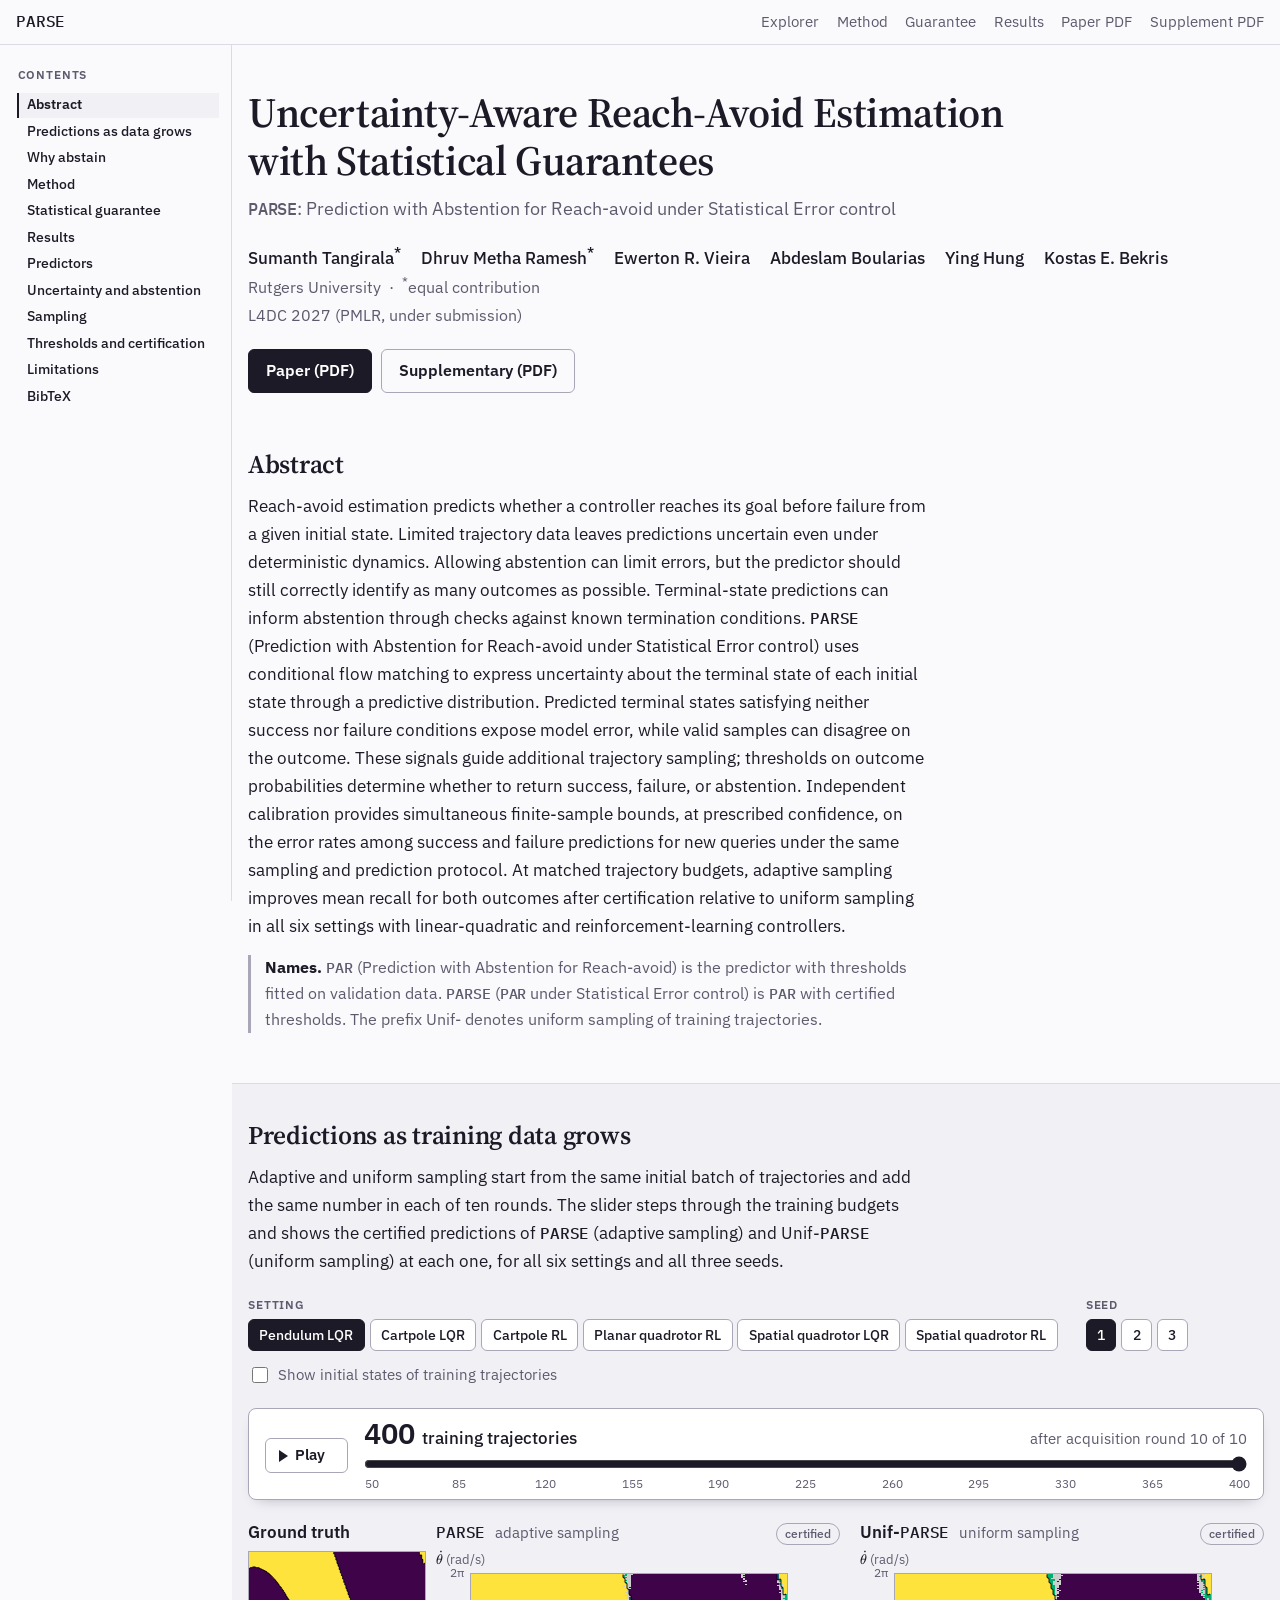
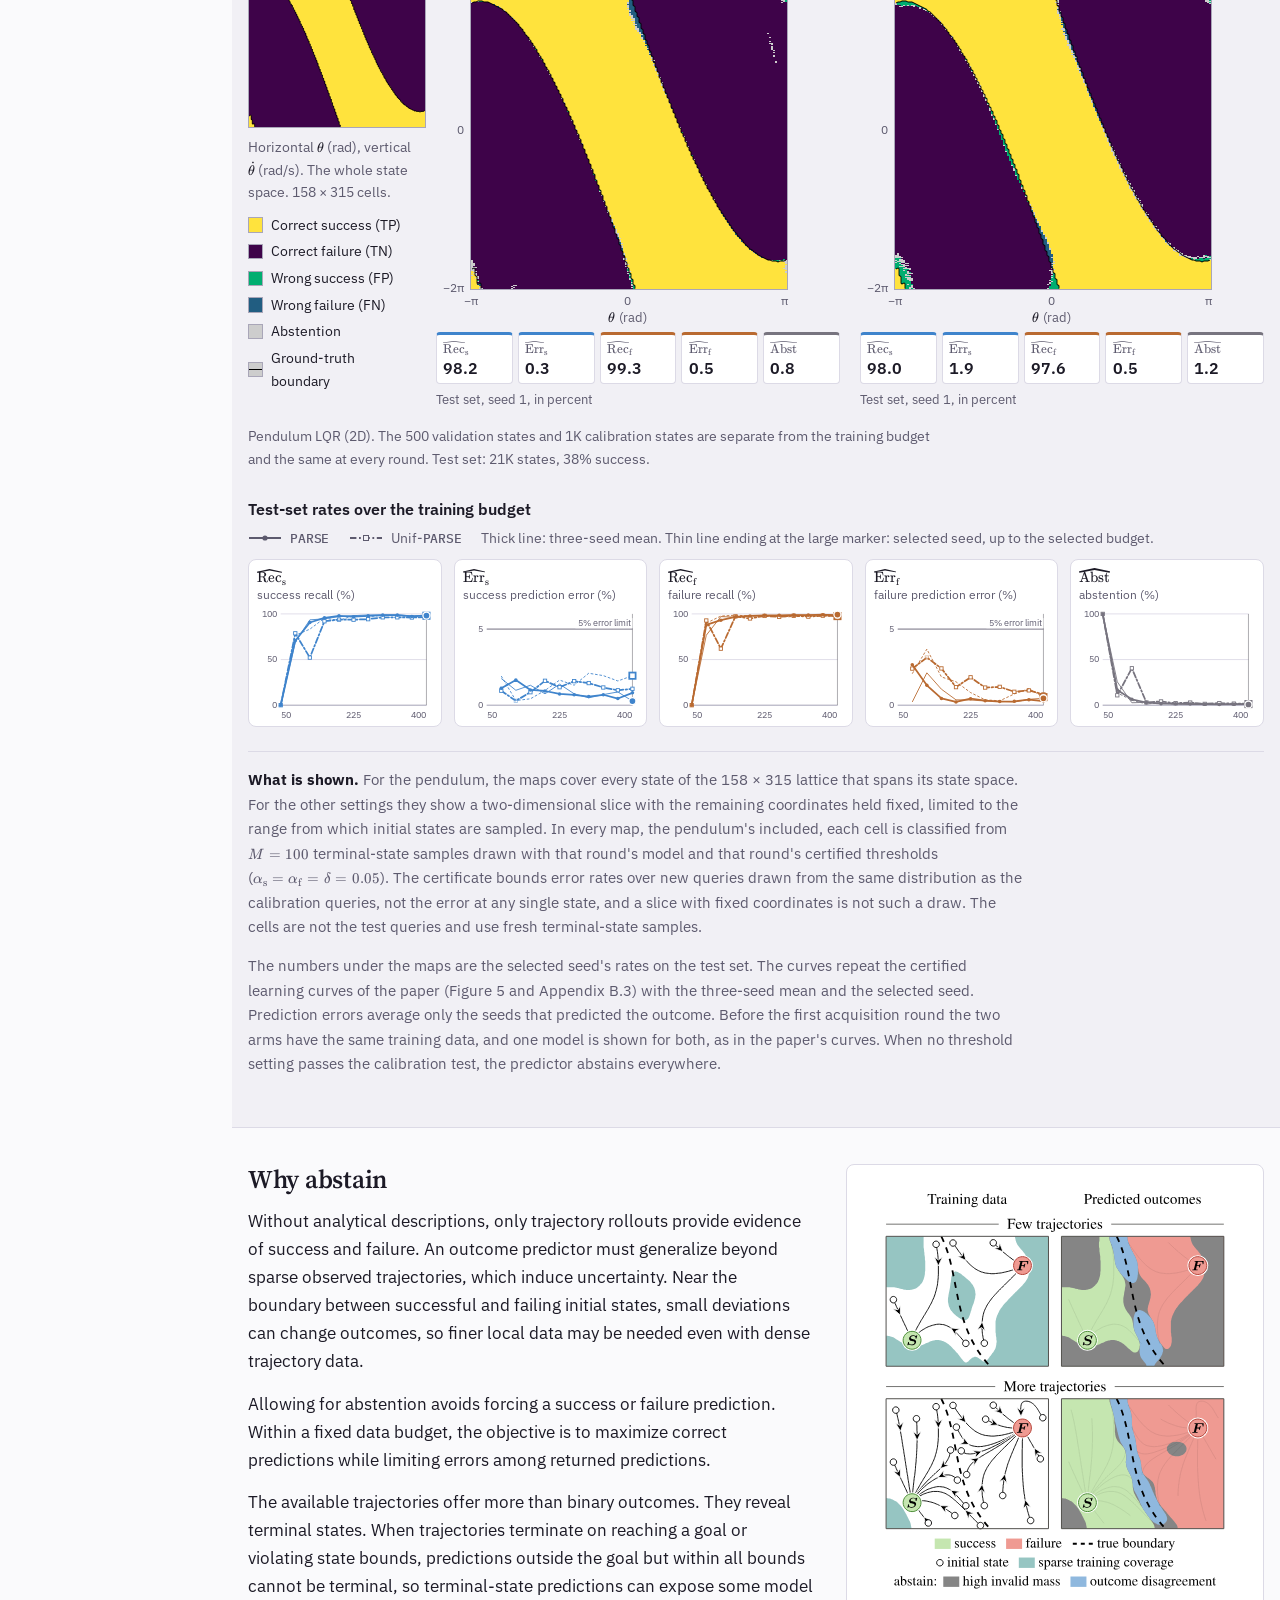
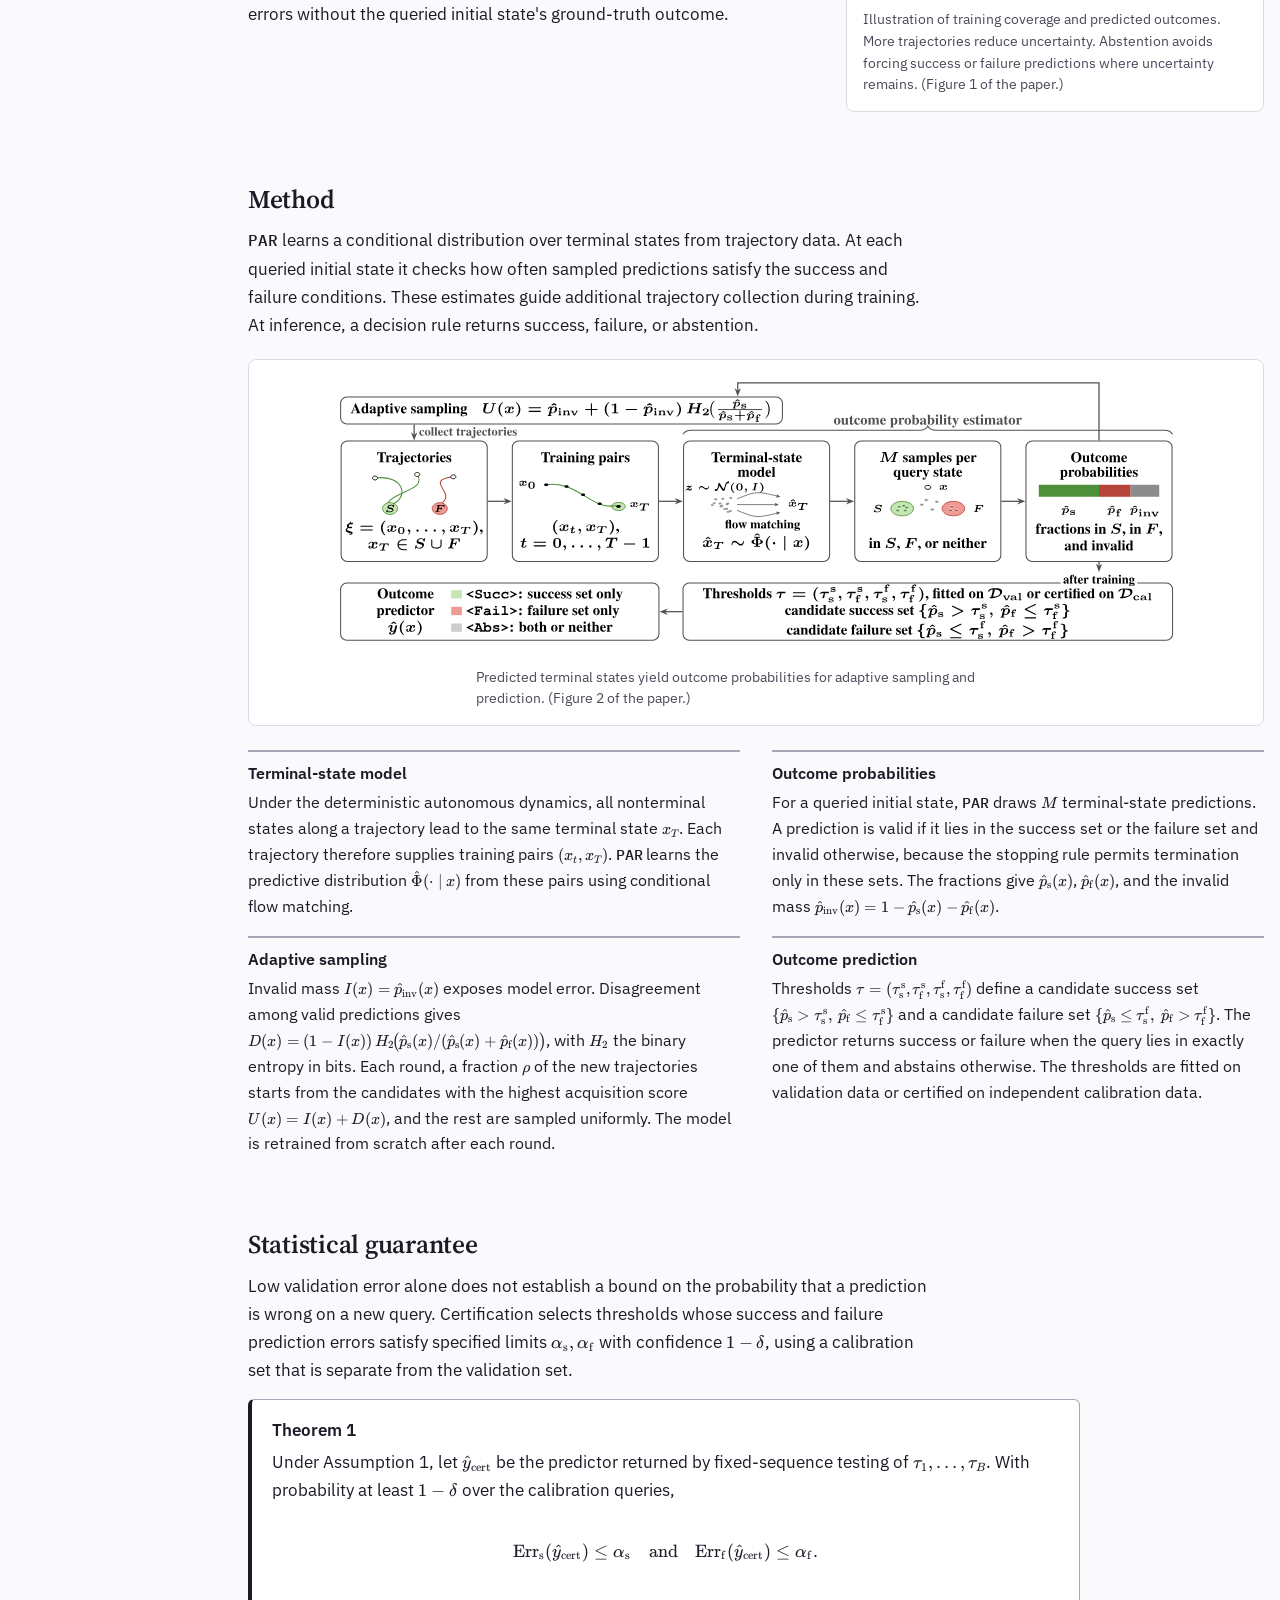
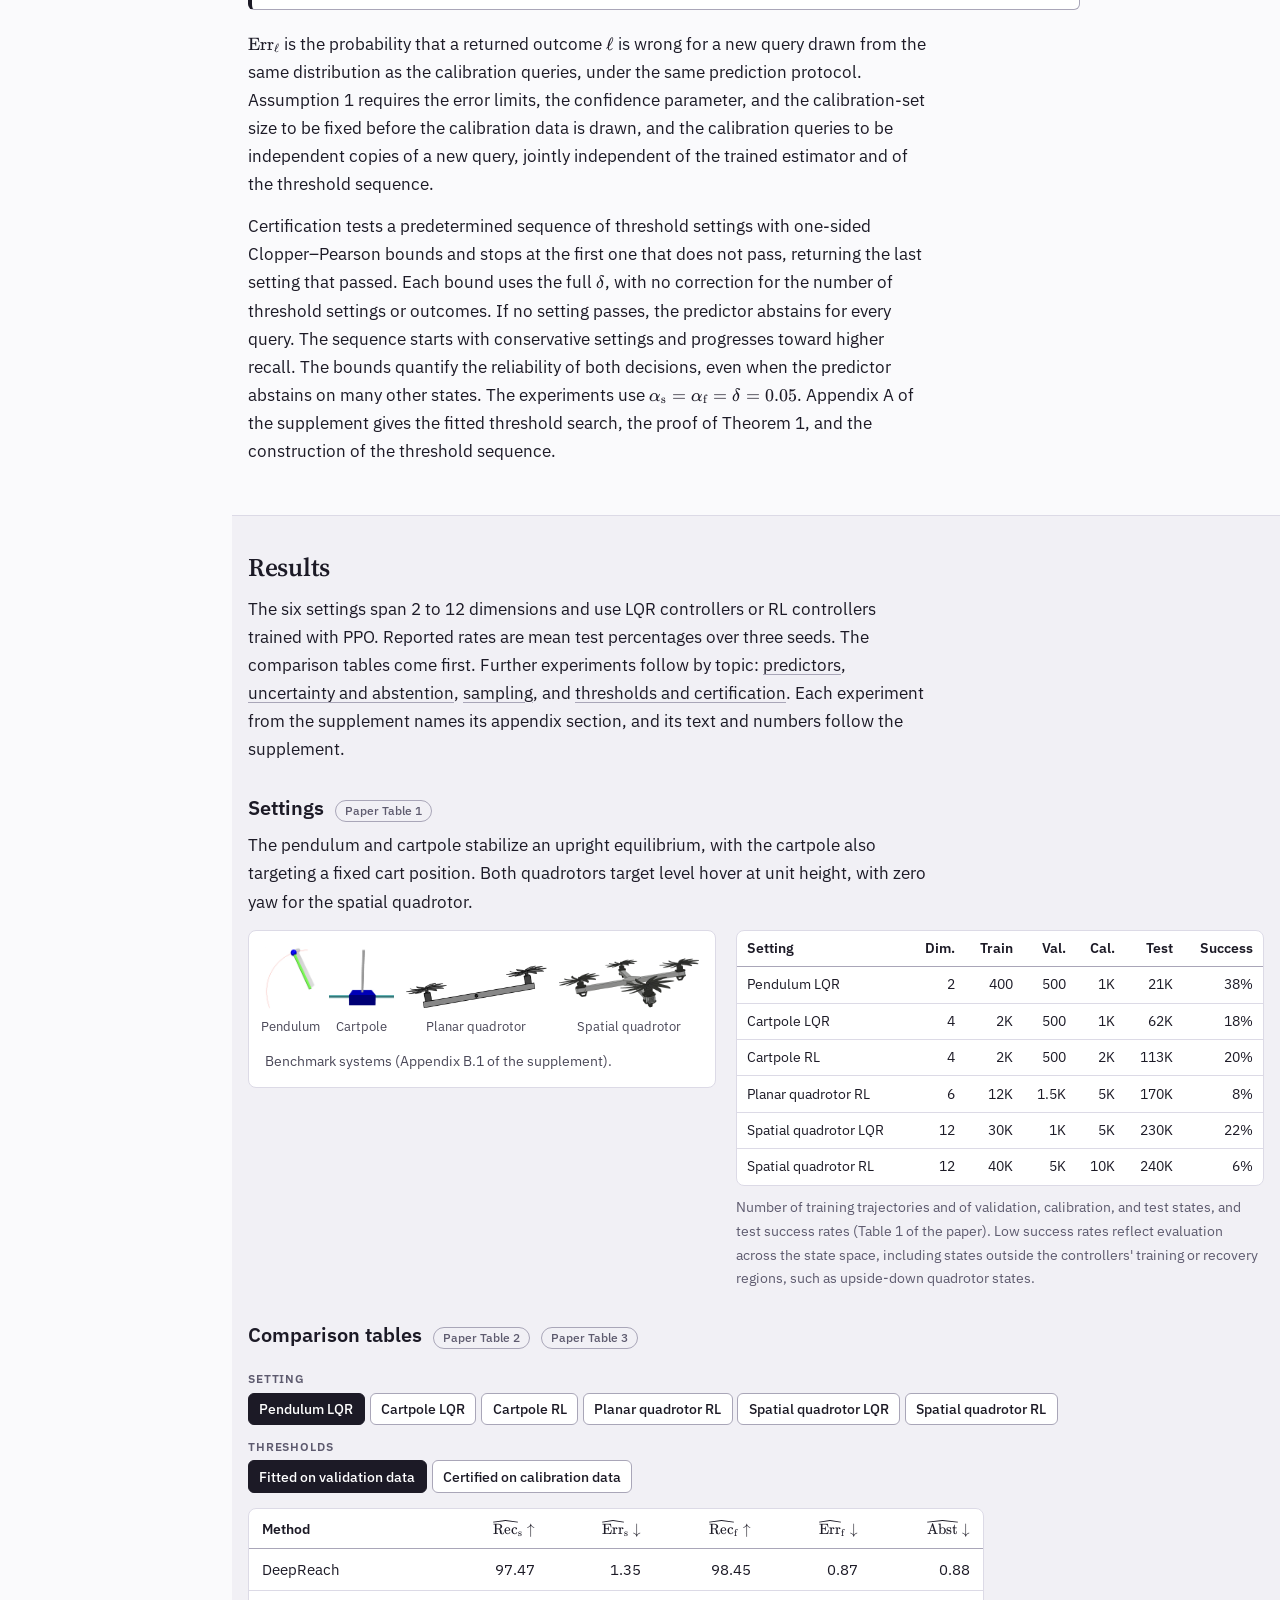
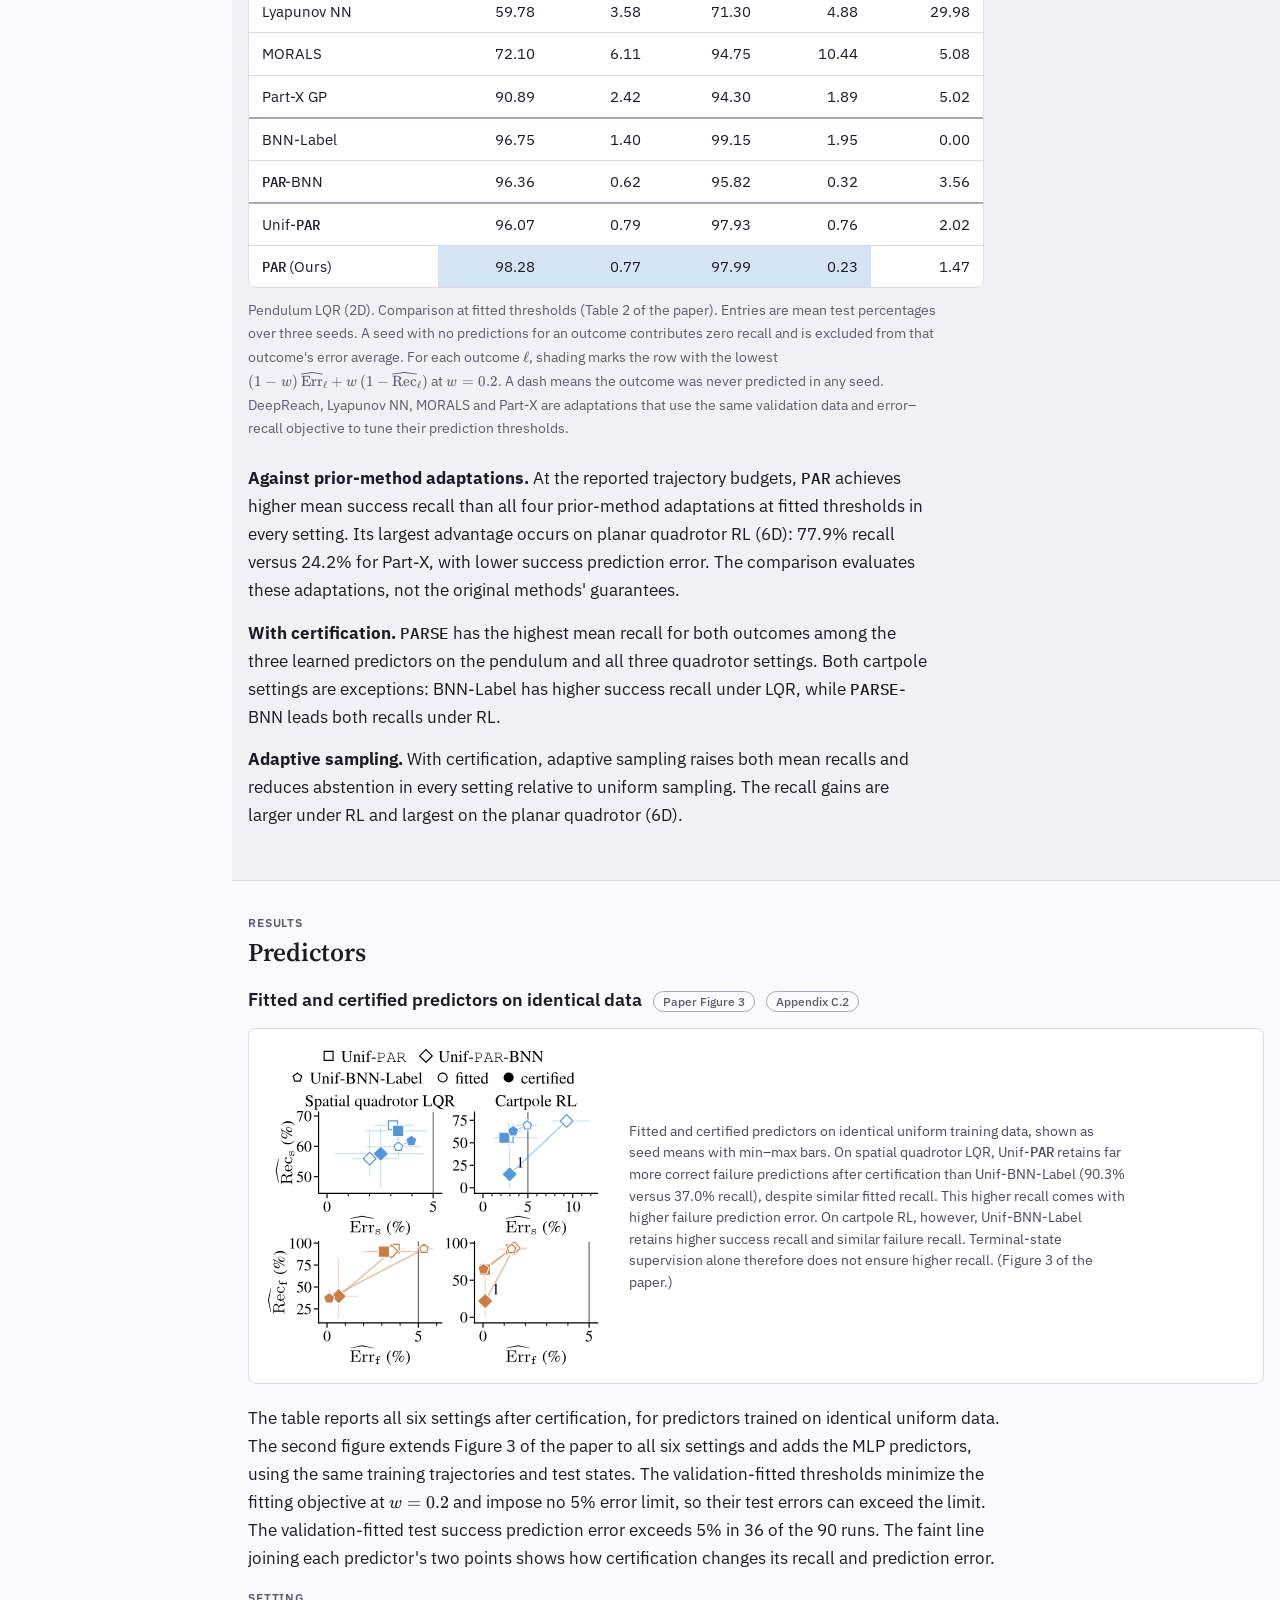
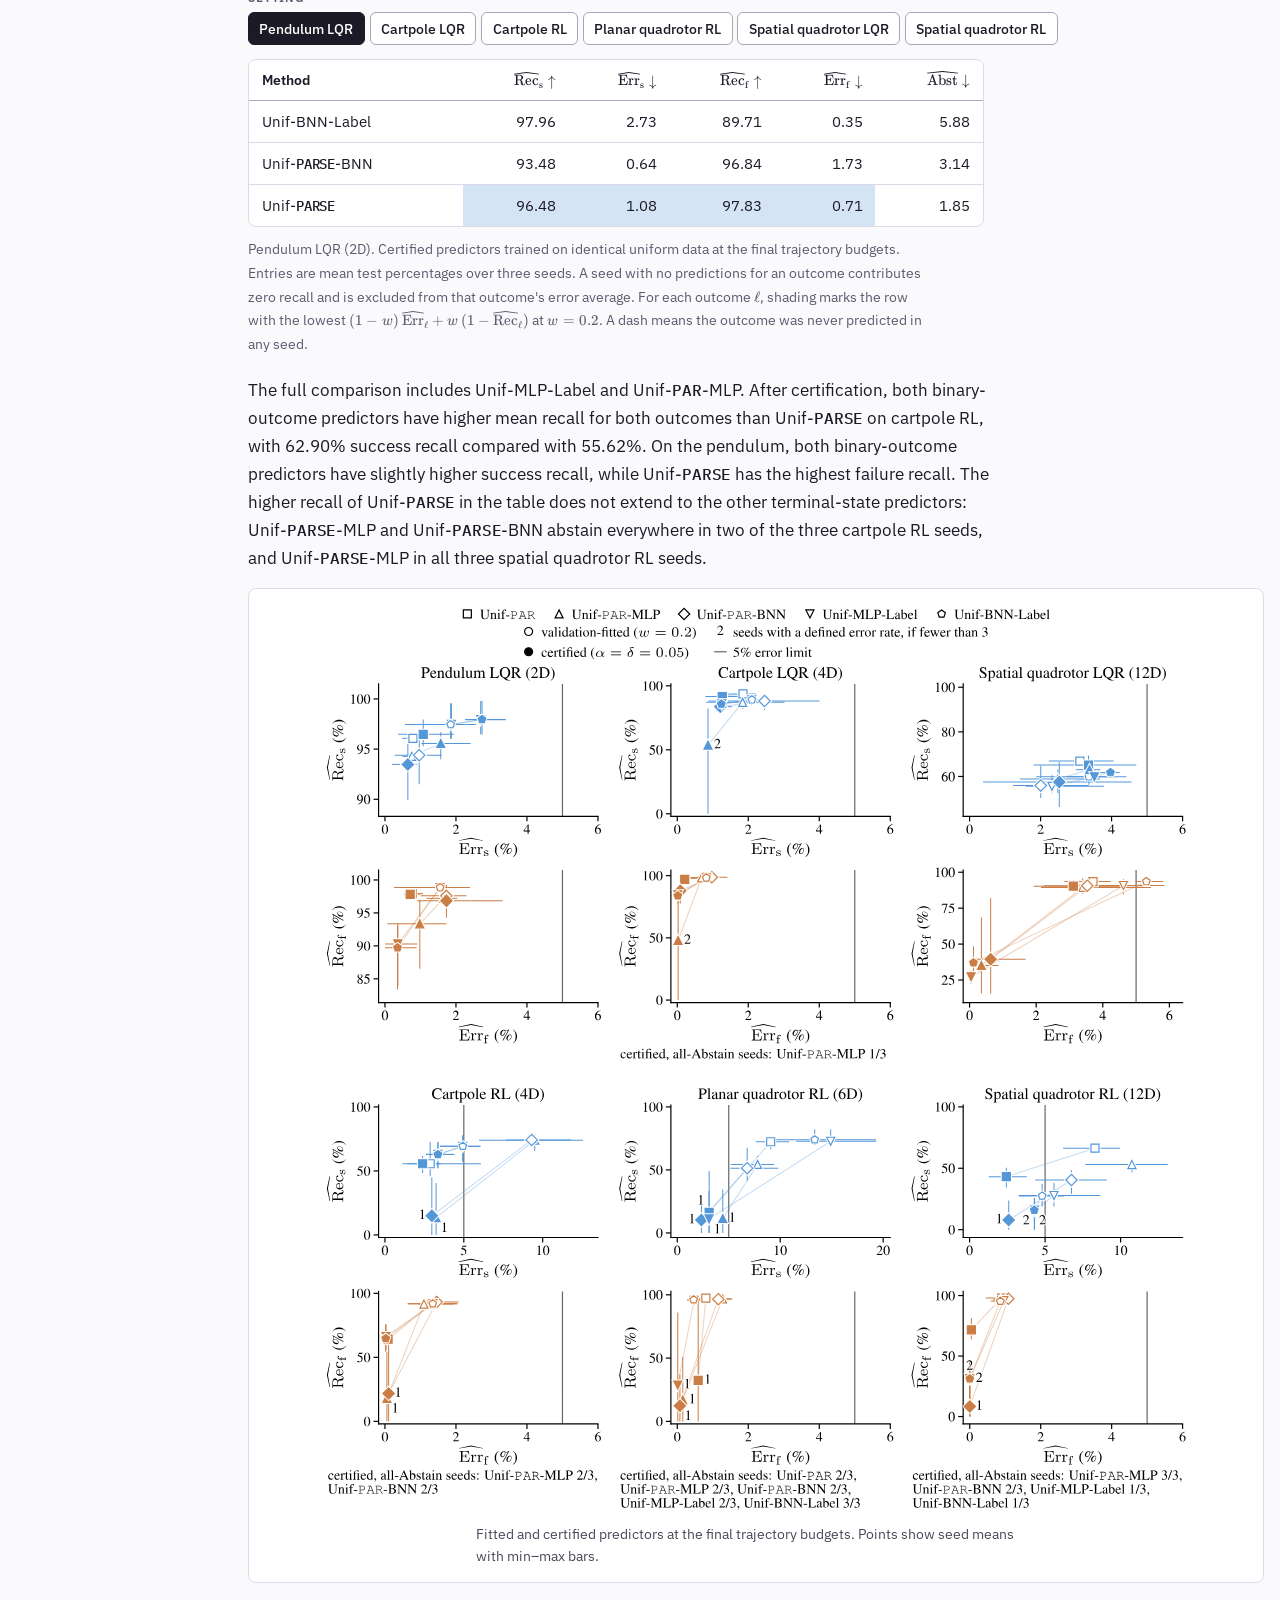
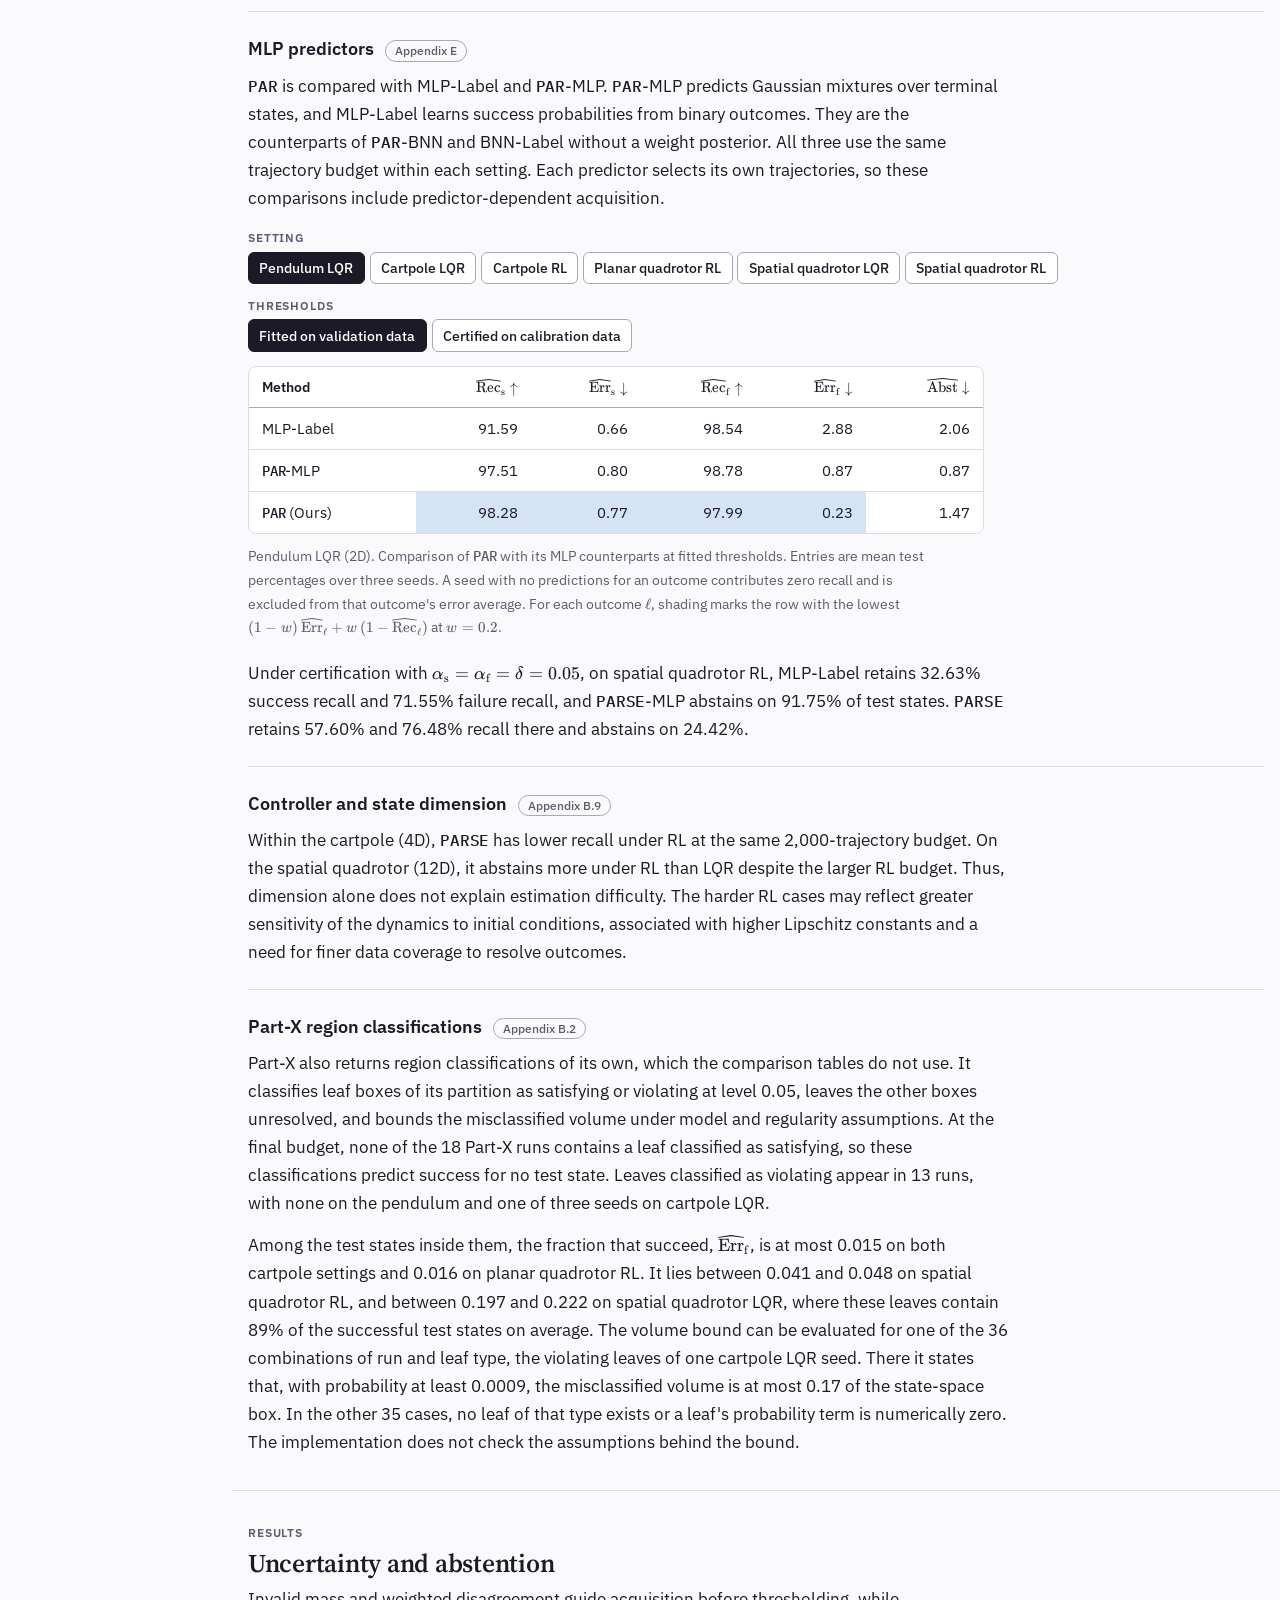
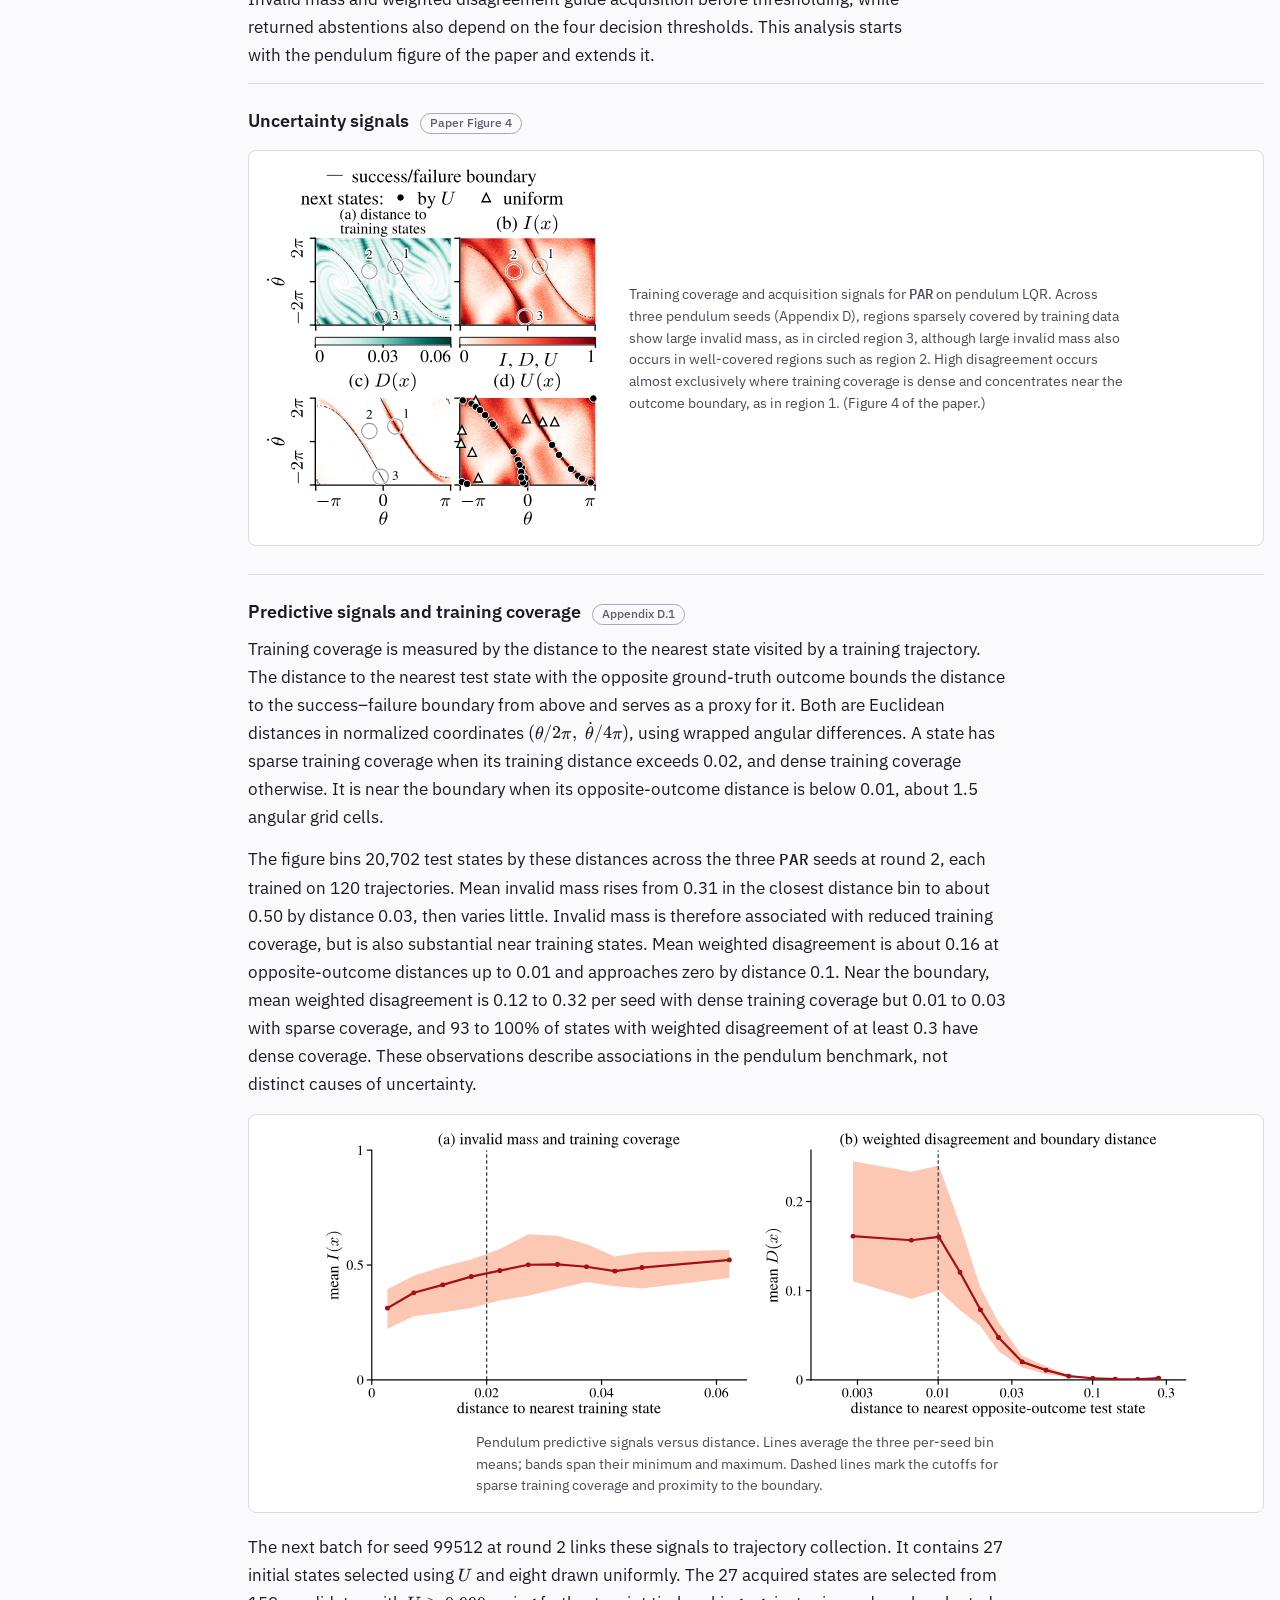
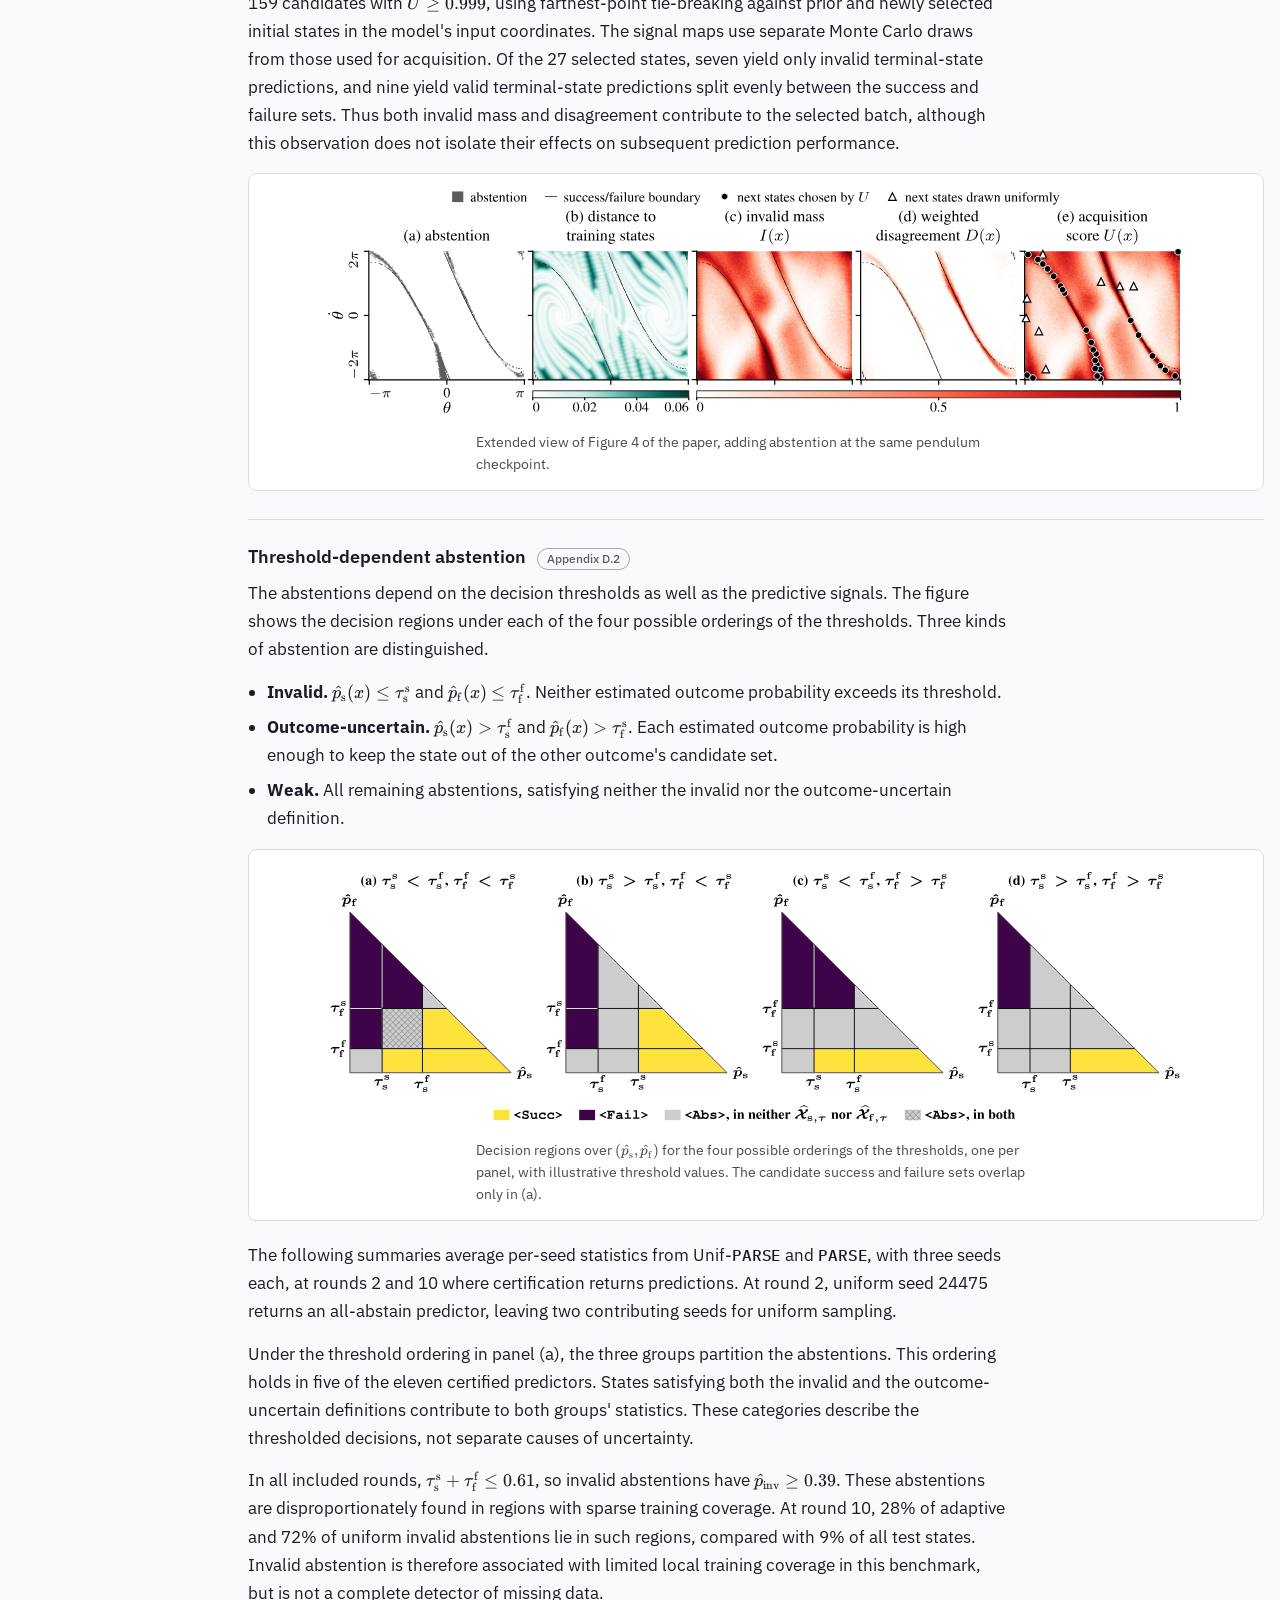
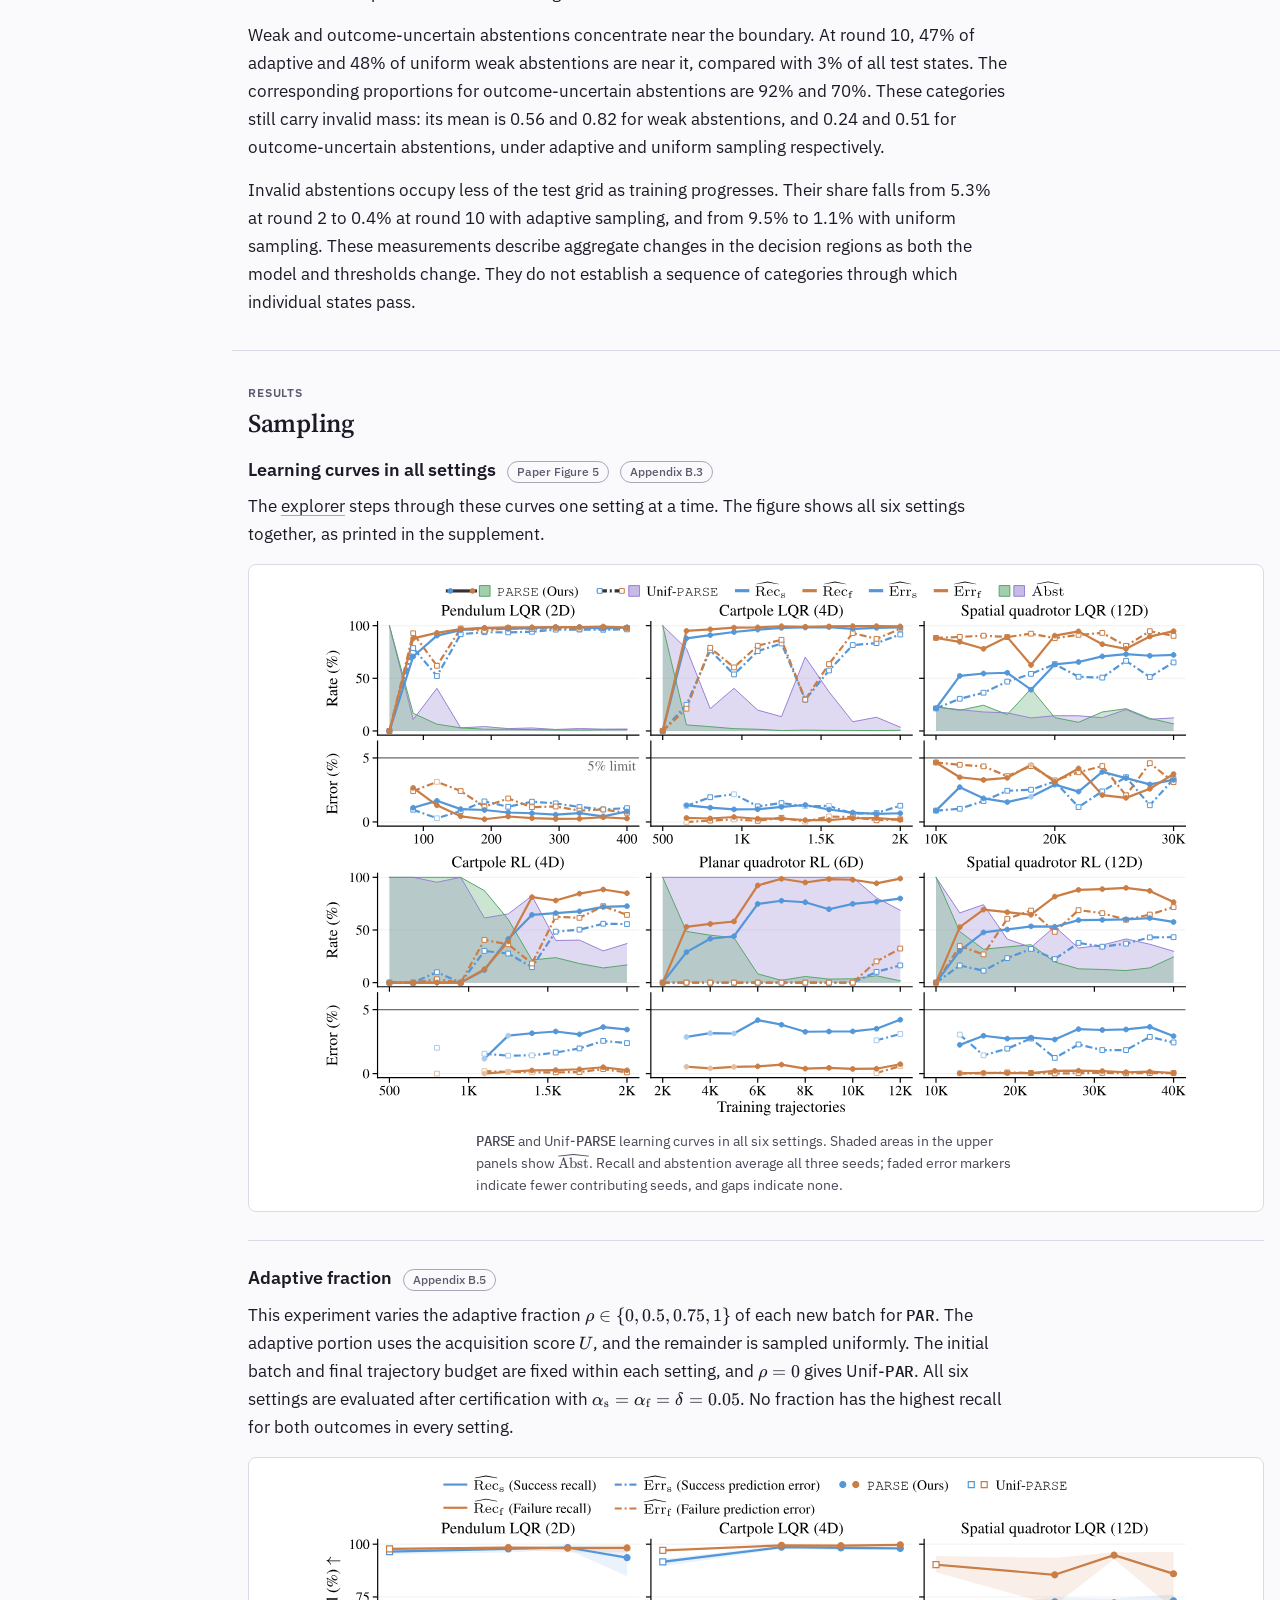
==== commit 4c584769: "One page: the supplement's experiments move onto the main page, grouped by topic Results now holds t" ====
--- a/index.html
+++ b/index.html
@@ -4,7 +4,7 @@
 <meta charset="utf-8">
 <meta name="viewport" content="width=device-width, initial-scale=1">
 <title>PARSE Reach-Avoid Estimation</title>
-<meta name="description" content="Reach-avoid estimation with abstention and finite-sample statistical guarantees, using conditional flow matching. Paper, supplement, and an interactive view of certified predictions as training data grows.">
+<meta name="description" content="Reach-avoid estimation with abstention and finite-sample statistical guarantees, using conditional flow matching. Paper, supplement, every experiment, and an interactive view of certified predictions as training data grows.">
 <meta property="og:title" content="Uncertainty-Aware Reach-Avoid Estimation with Statistical Guarantees">
 <meta property="og:description" content="PARSE predicts success, failure, or abstention for a controller's initial states, with finite-sample bounds on the errors among returned predictions.">
 <link rel="icon" href="data:image/svg+xml,%3Csvg xmlns='http://www.w3.org/2000/svg' viewBox='0 0 32 32'%3E%3Crect width='32' height='32' fill='%233E0349'/%3E%3Cpath d='M9 0h9l5 32h-9z' fill='%23CDCDCD'/%3E%3Cpath d='M0 0h11l5 32H0z' fill='%23FFE33D'/%3E%3C/svg%3E">
@@ -18,7 +18,7 @@
 
 <nav class="topnav" aria-label="Site">
   <div class="topnav-in">
-    <a class="brand" href="index.html"><span class="mn">PARSE</span></a>
+    <a class="brand" href="#top"><span class="mn">PARSE</span></a>
     <details class="toc-menu" id="toc-menu">
       <summary>Contents</summary>
       <div class="toc-pop" id="toc-pop"></div>
@@ -26,8 +26,8 @@
     <div class="topnav-links">
       <a href="#explorer">Explorer</a>
       <a href="#method">Method</a>
+      <a href="#guarantee">Guarantee</a>
       <a href="#results">Results</a>
-      <a href="experiments.html">Additional experiments</a>
       <a href="assets/paper.pdf">Paper PDF</a>
       <a href="assets/supplementary.pdf">Supplement PDF</a>
     </div>
@@ -48,12 +48,39 @@
         <ol>
           <li><a href="#benchmarks">Settings</a></li>
           <li><a href="#comparison">Comparison tables</a></li>
-          <li><a href="#identical">Identical training data</a></li>
-          <li><a href="#signals">Uncertainty signals</a></li>
-          <li><a href="#more">Additional experiments</a></li>
         </ol>
       </li>
-      <li><a href="experiments.html" class="toc-out">Additional experiments page</a></li>
+      <li><a href="#g-predictors">Predictors</a>
+        <ol>
+          <li><a href="#x-identical">Fitted and certified predictors on identical data</a></li>
+          <li><a href="#x-mlp">MLP predictors</a></li>
+          <li><a href="#x-dimension">Controller and state dimension</a></li>
+          <li><a href="#x-partx">Part-X region classifications</a></li>
+        </ol>
+      </li>
+      <li><a href="#g-uncertainty">Uncertainty and abstention</a>
+        <ol>
+          <li><a href="#signals">Uncertainty signals</a></li>
+          <li><a href="#x-coverage">Predictive signals and training coverage</a></li>
+          <li><a href="#x-abstention">Threshold-dependent abstention</a></li>
+        </ol>
+      </li>
+      <li><a href="#g-sampling">Sampling</a>
+        <ol>
+          <li><a href="#x-curves">Learning curves in all settings</a></li>
+          <li><a href="#x-fraction">Adaptive fraction</a></li>
+          <li><a href="#x-score">Acquisition score</a></li>
+          <li><a href="#x-samples">Samples per query</a></li>
+        </ol>
+      </li>
+      <li><a href="#g-thresholds">Thresholds and certification</a>
+        <ol>
+          <li><a href="#x-weight">Objective weight</a></li>
+          <li><a href="#x-limits">Error limits and confidence</a></li>
+          <li><a href="#x-conservative">Conservative certification</a></li>
+          <li><a href="#x-observed">Observed test errors above the error limit</a></li>
+        </ol>
+      </li>
       <li><a href="#limitations">Limitations</a></li>
       <li><a href="#cite">BibTeX</a></li>
     </ol>
@@ -215,11 +242,11 @@
   <div class="wrap">
     <div class="prose">
       <h2>Results</h2>
-      <p>The six settings span 2 to 12 dimensions and use LQR controllers or RL controllers trained with PPO. Reported rates are mean test percentages over three seeds. This section follows the main paper. The experiments of the supplement are on the <a href="experiments.html">Additional experiments</a> page.</p>
+      <p>The six settings span 2 to 12 dimensions and use LQR controllers or RL controllers trained with PPO. Reported rates are mean test percentages over three seeds. The comparison tables come first. Further experiments follow by topic: <a href="#g-predictors">predictors</a>, <a href="#g-uncertainty">uncertainty and abstention</a>, <a href="#g-sampling">sampling</a>, and <a href="#g-thresholds">thresholds and certification</a>. Each experiment from the supplement names its appendix section, and its text and numbers follow the supplement.</p>
     </div>
 
     <div class="sub" id="benchmarks">
-      <h3>Settings</h3>
+      <h3>Settings <a class="apx" href="assets/paper.pdf#page=7">Paper Table 1</a></h3>
       <div class="prose"><p>The pendulum and cartpole stabilize an upright equilibrium, with the cartpole also targeting a fixed cart position. Both quadrotors target level hover at unit height, with zero yaw for the spatial quadrotor.</p></div>
       <div class="bench">
         <figure class="plate systems">
@@ -239,7 +266,7 @@
     </div>
 
     <div class="sub" id="comparison">
-      <h3>Comparison tables</h3>
+      <h3>Comparison tables <a class="apx" href="assets/paper.pdf#page=8">Paper Table 2</a> <a class="apx" href="assets/paper.pdf#page=9">Paper Table 3</a></h3>
       <div class="tbl" data-table="main" hidden></div>
       <div class="findings prose">
         <p><strong>Against prior-method adaptations.</strong> At the reported trajectory budgets, <span class="mn">PAR</span> achieves higher mean success recall than all four prior-method adaptations at fitted thresholds in every setting. Its largest advantage occurs on planar quadrotor RL (6D): 77.9% recall versus 24.2% for Part-X, with lower success prediction error. The comparison evaluates these adaptations, not the original methods' guarantees.</p>
@@ -247,35 +274,148 @@
         <p><strong>Adaptive sampling.</strong> With certification, adaptive sampling raises both mean recalls and reduces abstention in every setting relative to uniform sampling. The recall gains are larger under RL and largest on the planar quadrotor (6D).</p>
       </div>
     </div>
-
-    <div class="figs">
-      <div class="sub" id="identical">
-        <h3>Identical training data</h3>
-        <figure class="plate">
-          <img src="assets/figures/predictor_comparison_compact.svg" alt="Scatter panels of recall against prediction error for success and failure predictions on spatial quadrotor LQR and cartpole RL, for Unif-PAR, Unif-PAR-BNN and Unif-BNN-Label, each at fitted and certified thresholds with a line joining the two." width="346" height="332">
-          <figcaption>Fitted and certified predictors on identical uniform training data, shown as seed means with min–max bars. On spatial quadrotor LQR, Unif-<span class="mn">PAR</span> retains far more correct failure predictions after certification than Unif-BNN-Label (90.3% versus 37.0% recall), despite similar fitted recall. This higher recall comes with higher failure prediction error. On cartpole RL, however, Unif-BNN-Label retains higher success recall and similar failure recall. Terminal-state supervision alone therefore does not ensure higher recall. (Figure 3 of the paper. <a href="experiments.html#x-identical">All six settings</a>.)</figcaption>
-        </figure>
-      </div>
-      <div class="sub" id="signals">
-        <h3>Uncertainty signals</h3>
-        <figure class="plate">
-          <img src="assets/figures/pendulum_coverage_acquisition_2x2.svg" alt="Four maps of the pendulum state space after two acquisition rounds: distance to training states, invalid mass I, weighted disagreement D, and acquisition score U with the next selected initial states. Three circled regions mark a boundary region with dense coverage, a well-covered region with large invalid mass, and a sparsely covered boundary region." width="302" height="326">
-          <figcaption>Training coverage and acquisition signals for <span class="mn">PAR</span> on pendulum LQR. Across three pendulum seeds (Appendix D), regions sparsely covered by training data show large invalid mass, as in circled region 3, although large invalid mass also occurs in well-covered regions such as region 2. High disagreement occurs almost exclusively where training coverage is dense and concentrates near the outcome boundary, as in region 1. (Figure 4 of the paper. <a href="experiments.html#x-coverage">Extended analysis</a>.)</figcaption>
-        </figure>
-      </div>
-    </div>
-
-    <div class="sub more-card" id="more">
-      <h3>Additional experiments</h3>
-      <div class="prose"><p>The supplement's experiments have their own page, in four groups.</p></div>
-      <ul class="more-list">
-        <li><a href="experiments.html#g-sampling">Sampling</a><span>Learning curves in all settings, adaptive fraction, acquisition score, samples per query.</span></li>
-        <li><a href="experiments.html#g-thresholds">Thresholds and certification</a><span>Objective weight, error limits and confidence, conservative certification, observed test errors above the error limit.</span></li>
-        <li><a href="experiments.html#g-predictors">Predictors</a><span>Fitted and certified predictors on identical data, MLP predictors, controller and state dimension, Part-X region classifications.</span></li>
-        <li><a href="experiments.html#g-uncertainty">Uncertainty and abstention</a><span>Predictive signals and training coverage, threshold-dependent abstention.</span></li>
-      </ul>
-    </div>
-  </div>
+  </div>
+</section>
+
+<section class="wrap group" id="g-predictors">
+      <p class="eyebrow">Results</p>
+      <h2>Predictors</h2>
+      <article class="exp" id="x-identical">
+        <h3>Fitted and certified predictors on identical data <a class="apx" href="assets/paper.pdf#page=9">Paper Figure 3</a> <a class="apx" href="assets/supplementary.pdf#page=13">Appendix C.2</a></h3>
+        <figure class="plate plate-side" id="identical">
+          <img src="assets/figures/predictor_comparison_compact.svg" alt="Scatter panels of recall against prediction error for success and failure predictions on spatial quadrotor LQR and cartpole RL, for Unif-PAR, Unif-PAR-BNN and Unif-BNN-Label, each at fitted and certified thresholds with a line joining the two." width="346" height="332" loading="lazy">
+          <figcaption>Fitted and certified predictors on identical uniform training data, shown as seed means with min–max bars. On spatial quadrotor LQR, Unif-<span class="mn">PAR</span> retains far more correct failure predictions after certification than Unif-BNN-Label (90.3% versus 37.0% recall), despite similar fitted recall. This higher recall comes with higher failure prediction error. On cartpole RL, however, Unif-BNN-Label retains higher success recall and similar failure recall. Terminal-state supervision alone therefore does not ensure higher recall. (Figure 3 of the paper.)</figcaption>
+        </figure>
+        <div class="prose"><p>The table reports all six settings after certification, for predictors trained on identical uniform data. The second figure extends Figure 3 of the paper to all six settings and adds the MLP predictors, using the same training trajectories and test states. The validation-fitted thresholds minimize the fitting objective at <span class="tex" data-tex="w = 0.2"></span> and impose no 5% error limit, so their test errors can exceed the limit. The validation-fitted test success prediction error exceeds 5% in 36 of the 90 runs. The faint line joining each predictor's two points shows how certification changes its recall and prediction error.</p></div>
+        <div class="tbl" data-table="identical" hidden></div>
+        <div class="prose"><p>The full comparison includes Unif-MLP-Label and Unif-<span class="mn">PAR</span>-MLP. After certification, both binary-outcome predictors have higher mean recall for both outcomes than Unif-<span class="mn">PARSE</span> on cartpole RL, with 62.90% success recall compared with 55.62%. On the pendulum, both binary-outcome predictors have slightly higher success recall, while Unif-<span class="mn">PARSE</span> has the highest failure recall. The higher recall of Unif-<span class="mn">PARSE</span> in the table does not extend to the other terminal-state predictors: Unif-<span class="mn">PARSE</span>-MLP and Unif-<span class="mn">PARSE</span>-BNN abstain everywhere in two of the three cartpole RL seeds, and Unif-<span class="mn">PARSE</span>-MLP in all three spatial quadrotor RL seeds.</p></div>
+        <figure class="plate plate-wide">
+          <img src="assets/figures/predictor_comparison_uniform.svg" alt="Twelve scatter panels, two per setting, of recall against prediction error for success and failure predictions, for five predictors trained on uniform data, each at validation-fitted and certified thresholds with a faint line joining the two points." width="864" height="906" loading="lazy">
+          <figcaption>Fitted and certified predictors at the final trajectory budgets. Points show seed means with min–max bars.</figcaption>
+        </figure>
+      </article>
+      <article class="exp" id="x-mlp">
+        <h3>MLP predictors <a class="apx" href="assets/supplementary.pdf#page=17">Appendix E</a></h3>
+        <div class="prose"><p><span class="mn">PAR</span> is compared with MLP-Label and <span class="mn">PAR</span>-MLP. <span class="mn">PAR</span>-MLP predicts Gaussian mixtures over terminal states, and MLP-Label learns success probabilities from binary outcomes. They are the counterparts of <span class="mn">PAR</span>-BNN and BNN-Label without a weight posterior. All three use the same trajectory budget within each setting. Each predictor selects its own trajectories, so these comparisons include predictor-dependent acquisition.</p></div>
+        <div class="tbl" data-table="mlp" hidden></div>
+        <div class="prose"><p>Under certification with <span class="tex" data-tex="\alpha_{\mathrm{s}} = \alpha_{\mathrm{f}} = \delta = 0.05"></span>, on spatial quadrotor RL, MLP-Label retains 32.63% success recall and 71.55% failure recall, and <span class="mn">PARSE</span>-MLP abstains on 91.75% of test states. <span class="mn">PARSE</span> retains 57.60% and 76.48% recall there and abstains on 24.42%.</p></div>
+      </article>
+      <article class="exp" id="x-dimension">
+        <h3>Controller and state dimension <a class="apx" href="assets/supplementary.pdf#page=12">Appendix B.9</a></h3>
+        <div class="prose"><p>Within the cartpole (4D), <span class="mn">PARSE</span> has lower recall under RL at the same 2,000-trajectory budget. On the spatial quadrotor (12D), it abstains more under RL than LQR despite the larger RL budget. Thus, dimension alone does not explain estimation difficulty. The harder RL cases may reflect greater sensitivity of the dynamics to initial conditions, associated with higher Lipschitz constants and a need for finer data coverage to resolve outcomes.</p></div>
+      </article>
+      <article class="exp" id="x-partx">
+        <h3>Part-X region classifications <a class="apx" href="assets/supplementary.pdf#page=6">Appendix B.2</a></h3>
+        <div class="prose"><p>Part-X also returns region classifications of its own, which the comparison tables do not use. It classifies leaf boxes of its partition as satisfying or violating at level 0.05, leaves the other boxes unresolved, and bounds the misclassified volume under model and regularity assumptions. At the final budget, none of the 18 Part-X runs contains a leaf classified as satisfying, so these classifications predict success for no test state. Leaves classified as violating appear in 13 runs, with none on the pendulum and one of three seeds on cartpole LQR.</p><p>Among the test states inside them, the fraction that succeed, <span class="tex" data-tex="\widehat{\mathrm{Err}}_{\mathrm{f}}"></span>, is at most 0.015 on both cartpole settings and 0.016 on planar quadrotor RL. It lies between 0.041 and 0.048 on spatial quadrotor RL, and between 0.197 and 0.222 on spatial quadrotor LQR, where these leaves contain 89% of the successful test states on average. The volume bound can be evaluated for one of the 36 combinations of run and leaf type, the violating leaves of one cartpole LQR seed. There it states that, with probability at least 0.0009, the misclassified volume is at most 0.17 of the state-space box. In the other 35 cases, no leaf of that type exists or a leaf's probability term is numerically zero. The implementation does not check the assumptions behind the bound.</p></div>
+      </article>
+</section>
+
+<section class="wrap group" id="g-uncertainty">
+      <p class="eyebrow">Results</p>
+      <h2>Uncertainty and abstention</h2>
+      <div class="prose"><p>Invalid mass and weighted disagreement guide acquisition before thresholding, while returned abstentions also depend on the four decision thresholds. This analysis starts with the pendulum figure of the paper and extends it.</p></div>
+      <article class="exp" id="signals">
+        <h3>Uncertainty signals <a class="apx" href="assets/paper.pdf#page=10">Paper Figure 4</a></h3>
+        <figure class="plate plate-side">
+          <img src="assets/figures/pendulum_coverage_acquisition_2x2.svg" alt="Four maps of the pendulum state space after two acquisition rounds: distance to training states, invalid mass I, weighted disagreement D, and acquisition score U with the next selected initial states. Three circled regions mark a boundary region with dense coverage, a well-covered region with large invalid mass, and a sparsely covered boundary region." width="302" height="326" loading="lazy">
+          <figcaption>Training coverage and acquisition signals for <span class="mn">PAR</span> on pendulum LQR. Across three pendulum seeds (Appendix D), regions sparsely covered by training data show large invalid mass, as in circled region 3, although large invalid mass also occurs in well-covered regions such as region 2. High disagreement occurs almost exclusively where training coverage is dense and concentrates near the outcome boundary, as in region 1. (Figure 4 of the paper.)</figcaption>
+        </figure>
+      </article>
+      <article class="exp" id="x-coverage">
+        <h3>Predictive signals and training coverage <a class="apx" href="assets/supplementary.pdf#page=15">Appendix D.1</a></h3>
+        <div class="prose"><p>Training coverage is measured by the distance to the nearest state visited by a training trajectory. The distance to the nearest test state with the opposite ground-truth outcome bounds the distance to the success–failure boundary from above and serves as a proxy for it. Both are Euclidean distances in normalized coordinates <span class="tex" data-tex="(\theta/2\pi,\ \dot{\theta}/4\pi)"></span>, using wrapped angular differences. A state has sparse training coverage when its training distance exceeds 0.02, and dense training coverage otherwise. It is near the boundary when its opposite-outcome distance is below 0.01, about 1.5 angular grid cells.</p><p>The figure bins 20,702 test states by these distances across the three <span class="mn">PAR</span> seeds at round 2, each trained on 120 trajectories. Mean invalid mass rises from 0.31 in the closest distance bin to about 0.50 by distance 0.03, then varies little. Invalid mass is therefore associated with reduced training coverage, but is also substantial near training states. Mean weighted disagreement is about 0.16 at opposite-outcome distances up to 0.01 and approaches zero by distance 0.1. Near the boundary, mean weighted disagreement is 0.12 to 0.32 per seed with dense training coverage but 0.01 to 0.03 with sparse coverage, and 93 to 100% of states with weighted disagreement of at least 0.3 have dense coverage. These observations describe associations in the pendulum benchmark, not distinct causes of uncertainty.</p></div>
+        <figure class="plate plate-wide">
+          <img src="assets/figures/pendulum_signals_vs_distance.svg" alt="Two line charts. Left: mean invalid mass against distance to the nearest training state, rising from about 0.31 to about 0.5. Right: mean weighted disagreement against distance to the nearest opposite-outcome test state, falling from about 0.16 to zero." width="864" height="288" loading="lazy">
+          <figcaption>Pendulum predictive signals versus distance. Lines average the three per-seed bin means; bands span their minimum and maximum. Dashed lines mark the cutoffs for sparse training coverage and proximity to the boundary.</figcaption>
+        </figure>
+        <div class="prose"><p>The next batch for seed 99512 at round 2 links these signals to trajectory collection. It contains 27 initial states selected using <span class="tex" data-tex="U"></span> and eight drawn uniformly. The 27 acquired states are selected from 159 candidates with <span class="tex" data-tex="U \ge 0.999"></span>, using farthest-point tie-breaking against prior and newly selected initial states in the model's input coordinates. The signal maps use separate Monte Carlo draws from those used for acquisition. Of the 27 selected states, seven yield only invalid terminal-state predictions, and nine yield valid terminal-state predictions split evenly between the success and failure sets. Thus both invalid mass and disagreement contribute to the selected batch, although this observation does not isolate their effects on subsequent prediction performance.</p></div>
+        <figure class="plate plate-wide">
+          <img src="assets/figures/pendulum_coverage_acquisition_1x5.svg" alt="Five maps of the pendulum state space at one checkpoint: abstention, distance to training states, invalid mass, weighted disagreement, and the acquisition score with the next selected initial states." width="864" height="229" loading="lazy">
+          <figcaption>Extended view of Figure 4 of the paper, adding abstention at the same pendulum checkpoint.</figcaption>
+        </figure>
+      </article>
+      <article class="exp" id="x-abstention">
+        <h3>Threshold-dependent abstention <a class="apx" href="assets/supplementary.pdf#page=16">Appendix D.2</a></h3>
+        <div class="prose"><p>The abstentions depend on the decision thresholds as well as the predictive signals. The figure shows the decision regions under each of the four possible orderings of the thresholds. Three kinds of abstention are distinguished.</p></div>
+        <ul class="defs">
+          <li><strong>Invalid.</strong> <span class="tex" data-tex="\hat{p}_{\mathrm{s}}(x) \le \tau^{\mathrm{s}}_{\mathrm{s}}"></span> and <span class="tex" data-tex="\hat{p}_{\mathrm{f}}(x) \le \tau^{\mathrm{f}}_{\mathrm{f}}"></span>. Neither estimated outcome probability exceeds its threshold.</li>
+          <li><strong>Outcome-uncertain.</strong> <span class="tex" data-tex="\hat{p}_{\mathrm{s}}(x) > \tau^{\mathrm{f}}_{\mathrm{s}}"></span> and <span class="tex" data-tex="\hat{p}_{\mathrm{f}}(x) > \tau^{\mathrm{s}}_{\mathrm{f}}"></span>. Each estimated outcome probability is high enough to keep the state out of the other outcome's candidate set.</li>
+          <li><strong>Weak.</strong> All remaining abstentions, satisfying neither the invalid nor the outcome-uncertain definition.</li>
+        </ul>
+        <figure class="plate plate-wide">
+          <img src="assets/figures/abstention_triangle.svg" alt="Four triangular diagrams over the estimated success and failure probabilities, one per ordering of the thresholds, with regions coloured as success, failure, and abstention." width="863" height="262" loading="lazy">
+          <figcaption>Decision regions over <span class="tex" data-tex="(\hat{p}_{\mathrm{s}}, \hat{p}_{\mathrm{f}})"></span> for the four possible orderings of the thresholds, one per panel, with illustrative threshold values. The candidate success and failure sets overlap only in (a).</figcaption>
+        </figure>
+        <div class="prose"><p>The following summaries average per-seed statistics from Unif-<span class="mn">PARSE</span> and <span class="mn">PARSE</span>, with three seeds each, at rounds 2 and 10 where certification returns predictions. At round 2, uniform seed 24475 returns an all-abstain predictor, leaving two contributing seeds for uniform sampling.</p><p>Under the threshold ordering in panel (a), the three groups partition the abstentions. This ordering holds in five of the eleven certified predictors. States satisfying both the invalid and the outcome-uncertain definitions contribute to both groups' statistics. These categories describe the thresholded decisions, not separate causes of uncertainty.</p><p>In all included rounds, <span class="tex" data-tex="\tau^{\mathrm{s}}_{\mathrm{s}} + \tau^{\mathrm{f}}_{\mathrm{f}} \le 0.61"></span>, so invalid abstentions have <span class="tex" data-tex="\hat{p}_{\mathrm{inv}} \ge 0.39"></span>. These abstentions are disproportionately found in regions with sparse training coverage. At round 10, 28% of adaptive and 72% of uniform invalid abstentions lie in such regions, compared with 9% of all test states. Invalid abstention is therefore associated with limited local training coverage in this benchmark, but is not a complete detector of missing data.</p><p>Weak and outcome-uncertain abstentions concentrate near the boundary. At round 10, 47% of adaptive and 48% of uniform weak abstentions are near it, compared with 3% of all test states. The corresponding proportions for outcome-uncertain abstentions are 92% and 70%. These categories still carry invalid mass: its mean is 0.56 and 0.82 for weak abstentions, and 0.24 and 0.51 for outcome-uncertain abstentions, under adaptive and uniform sampling respectively.</p><p>Invalid abstentions occupy less of the test grid as training progresses. Their share falls from 5.3% at round 2 to 0.4% at round 10 with adaptive sampling, and from 9.5% to 1.1% with uniform sampling. These measurements describe aggregate changes in the decision regions as both the model and thresholds change. They do not establish a sequence of categories through which individual states pass.</p></div>
+      </article>
+</section>
+
+<section class="wrap group" id="g-sampling">
+      <p class="eyebrow">Results</p>
+      <h2>Sampling</h2>
+      <article class="exp" id="x-curves">
+        <h3>Learning curves in all settings <a class="apx" href="assets/paper.pdf#page=10">Paper Figure 5</a> <a class="apx" href="assets/supplementary.pdf#page=6">Appendix B.3</a></h3>
+        <div class="prose"><p>The <a href="#explorer">explorer</a> steps through these curves one setting at a time. The figure shows all six settings together, as printed in the supplement.</p></div>
+        <figure class="plate plate-wide">
+          <img src="assets/figures/adaptive_learning_full.svg" alt="Six panels of learning curves, one per setting, each with recall and abstention above and prediction error below, for PARSE with solid lines and Unif-PARSE with dash-dot lines over the training trajectory budget." width="864" height="537" loading="lazy">
+          <figcaption><span class="mn">PARSE</span> and Unif-<span class="mn">PARSE</span> learning curves in all six settings. Shaded areas in the upper panels show <span class="tex" data-tex="\widehat{\mathrm{Abst}}"></span>. Recall and abstention average all three seeds; faded error markers indicate fewer contributing seeds, and gaps indicate none.</figcaption>
+        </figure>
+      </article>
+      <article class="exp" id="x-fraction">
+        <h3>Adaptive fraction <a class="apx" href="assets/supplementary.pdf#page=7">Appendix B.5</a></h3>
+        <div class="prose"><p>This experiment varies the adaptive fraction <span class="tex" data-tex="\rho \in \{0, 0.5, 0.75, 1\}"></span> of each new batch for <span class="mn">PAR</span>. The adaptive portion uses the acquisition score <span class="tex" data-tex="U"></span>, and the remainder is sampled uniformly. The initial batch and final trajectory budget are fixed within each setting, and <span class="tex" data-tex="\rho = 0"></span> gives Unif-<span class="mn">PAR</span>. All six settings are evaluated after certification with <span class="tex" data-tex="\alpha_{\mathrm{s}} = \alpha_{\mathrm{f}} = \delta = 0.05"></span>. No fraction has the highest recall for both outcomes in every setting.</p></div>
+        <figure class="plate plate-wide">
+          <img src="assets/figures/adaptive_fraction_certified.svg" alt="Six panels, one per setting, of recall and prediction error against the adaptive fraction at 0, 0.5, 0.75 and 1, for success and failure predictions." width="864" height="627" loading="lazy">
+          <figcaption><span class="mn">PARSE</span> at the final budget, by adaptive fraction. Points show seed means; bands span minima and maxima where at least two seeds contribute. Faded error markers indicate fewer than three contributing seeds. Gray lines mark the 5% error limit.</figcaption>
+        </figure>
+      </article>
+      <article class="exp" id="x-score">
+        <h3>Acquisition score <a class="apx" href="assets/supplementary.pdf#page=18">Appendix F</a></h3>
+        <div class="prose"><p>At <span class="tex" data-tex="\rho = 0.75"></span>, three acquisition scores are compared for <span class="mn">PAR</span>: <span class="tex" data-tex="U"></span>, the acquisition score defined in the method; <span class="tex" data-tex="q_A"></span>, the posterior probability that the predictor abstains under the acquisition thresholds; and <span class="tex" data-tex="U_\tau"></span>, which replaces the binary entropy of outcomes among valid terminal-state predictions in <span class="tex" data-tex="U"></span> with the entropy of the posterior probabilities of predicting success, predicting failure, and abstaining. The posterior is a Dirichlet distribution over the probabilities of success, failure, and invalid terminal-state predictions, with parameters one plus the corresponding counts among the <span class="tex" data-tex="M"></span> predictions. The acquisition thresholds use one cutoff per outcome probability, fitted on validation data to minimize 0.9 times the error fraction among states with a predicted outcome plus 0.1 times the abstention fraction. These thresholds are used only to select trajectories. The figure reports the resulting predictors after certification with <span class="tex" data-tex="\alpha_{\mathrm{s}} = \alpha_{\mathrm{f}} = \delta = 0.05"></span>.</p></div>
+        <figure class="plate plate-wide">
+          <img src="assets/figures/acquisition_strategy_certified.svg" alt="Six panels of bar charts, one per setting, of recall and prediction error for the three acquisition scores U, q_A and U_tau, for success and failure predictions." width="864" height="526" loading="lazy">
+          <figcaption><span class="mn">PARSE</span> at the final budget, by acquisition score. Bars show three-seed means; whiskers span minima and maxima. Gray lines mark the 5% error limit.</figcaption>
+        </figure>
+      </article>
+      <article class="exp" id="x-samples">
+        <h3>Samples per query <a class="apx" href="assets/supplementary.pdf#page=12">Appendix B.8</a></h3>
+        <div class="prose"><p>Each query's outcome probabilities are fractions of <span class="tex" data-tex="M = 100"></span> terminal-state predictions, so they resolve steps of 0.01 and carry Monte Carlo noise. The table repeats adaptive sampling with <span class="tex" data-tex="M = 20"></span> and <span class="tex" data-tex="M = 50"></span> predictions per candidate in the acquisition score <span class="tex" data-tex="U"></span>, with the same initial batch, budget, and seeds; training, threshold selection, and evaluation are unchanged and use <span class="tex" data-tex="M = 100"></span>. The certified recalls show no consistent trend with <span class="tex" data-tex="M"></span>: each value gives the highest mean success recall in at least one setting.</p></div>
+        <div class="tbl" data-table="samples" hidden></div>
+      </article>
+</section>
+
+<section class="wrap group" id="g-thresholds">
+      <p class="eyebrow">Results</p>
+      <h2>Thresholds and certification</h2>
+      <article class="exp" id="x-weight">
+        <h3>Objective weight <a class="apx" href="assets/supplementary.pdf#page=8">Appendix B.6</a></h3>
+        <div class="prose"><p>The threshold fit is repeated for <span class="tex" data-tex="w \in \{0.1, 0.2, \ldots, 0.9\}"></span>, and the test recall, prediction error, and abstention are reported at each value, one setting per figure, for the five adaptive predictors: <span class="mn">PAR</span>, <span class="mn">PAR</span>-BNN, BNN-Label, and their MLP counterparts. As in the main paper, <span class="mn">PAR</span> uses fitted thresholds.</p></div>
+        <div class="figsw" id="w-fig" hidden>
+          <div class="ex-controls"><div class="ctl"><span class="ctl-label" id="w-setting-label">Setting</span><div class="seg" id="w-settings" role="radiogroup" aria-labelledby="w-setting-label"></div></div></div>
+          <figure class="plate plate-wide">
+            <img id="w-img" src="assets/figures/w_sensitivity_pen_lqr.svg" alt="Five small panels of success recall, failure recall, abstention, success prediction error and failure prediction error against the objective weight w, with one line per predictor." width="864" height="396" loading="lazy">
+            <figcaption><span id="w-cap-setting">Pendulum LQR (2D)</span>. Test recall, prediction error, and abstention at the final trajectory budget, with thresholds fitted at each <span class="tex" data-tex="w"></span>. Lines are seed means, and the band spans the seed minimum and maximum for <span class="mn">PAR</span>. The dotted line marks <span class="tex" data-tex="w = 0.2"></span>, the value used in the experiments.</figcaption>
+          </figure>
+        </div>
+        <noscript><p class="prose">The six figures, one per setting, are in Appendix B.6 of the supplement.</p></noscript>
+      </article>
+      <article class="exp" id="x-limits">
+        <h3>Error limits and confidence <a class="apx" href="assets/supplementary.pdf#page=12">Appendix B.7</a></h3>
+        <div class="prose"><p>The certification of <span class="mn">PAR</span> is repeated with <span class="tex" data-tex="\alpha_{\mathrm{s}} = \alpha_{\mathrm{f}} = \alpha \in \{0.05, 0.01\}"></span> and <span class="tex" data-tex="\delta \in \{0.05, 0.01\}"></span>, using the same trained predictors and calibration data.</p></div>
+        <div class="tbl" data-table="limits" hidden></div>
+      </article>
+      <article class="exp" id="x-conservative">
+        <h3>Conservative certification <a class="apx" href="assets/supplementary.pdf#page=13">Appendix C.1</a></h3>
+        <div class="prose"><p>When only successful states need to be admitted, the procedure can certify success predictions alone. The table applies conservative certification (<a href="assets/supplementary.pdf#page=1">Appendix A.2</a>) with <span class="tex" data-tex="\alpha_{\mathrm{s}} = \delta = 0.05"></span> to <span class="mn">PAR</span>. It reports success recall and test success prediction error, leaving all other states unclaimed. Its guarantee concerns success predictions only.</p></div>
+        <div class="tbl tbl-narrow" id="cons-tbl" hidden>
+          <div class="tbl-scroll"><table id="cons-table"></table></div>
+          <p class="tbl-cap">Conservative certification of <span class="mn">PAR</span>. Entries are mean test percentages over three seeds.</p>
+        </div>
+      </article>
+      <article class="exp" id="x-observed">
+        <h3>Observed test errors above the error limit <a class="apx" href="assets/supplementary.pdf#page=7">Appendix B.4</a></h3>
+        <div class="prose"><p>The bounds in Theorem 1 hold with probability at least <span class="tex" data-tex="1 - \delta"></span>, and the reported prediction errors are test measurements, so the observed prediction error of a certified predictor can exceed 5%. No final-budget run of <span class="mn">PARSE</span> or Unif-<span class="mn">PARSE</span> exceeds 5%. Four other final-budget runs do, each in success prediction error. Two are on planar quadrotor RL, one MLP-Label run at 6.04% and one <span class="mn">PARSE</span>-BNN run at 5.44%. The other two are in the acquisition-score comparison, one <span class="tex" data-tex="U_\tau"></span> run at 5.54% on planar quadrotor RL and one <span class="tex" data-tex="q_A"></span> run at 5.43% on spatial quadrotor RL. Six checkpoints in the learning curves, all before the final budget, exceed 5% in one prediction error, by at most 0.20 percentage points.</p></div>
+      </article>
 </section>
 
 <section class="wrap prose" id="limitations">
--- a/assets/css/site.css
+++ b/assets/css/site.css
@@ -1,5 +1,5 @@
 /* Layout: a contents rail on wide screens, then one reading column for prose and a wider one for the explorer,
-   figures and tables. Sections follow the paper, then the supplement's experiments by topic.
+   figures and tables. One page: the paper's sections, then every experiment of the paper and the supplement by topic.
    Colour means data only. The page itself is ink on a cool near-white (or the reverse); the paper's map
    fills and line colours are the only hues, so nothing in the interface can be mistaken for an outcome. */
 :root {
@@ -142,9 +142,10 @@
 .toc-list > li > a { color: var(--ink); font-weight: 500; }
 .toc-list a:hover { color: var(--ink); }
 .toc-list a[aria-current="true"] { color: var(--ink); font-weight: 600; border-left-color: var(--ink); background: var(--band); }
-.toc-list a.toc-out { color: var(--muted); font-weight: 400; }
-.toc-list a.toc-out::after { content: " \2192"; }
-.topnav-links a[aria-current="page"] { color: var(--ink); font-weight: 600; }
+/* in the rail, nested entries show only for the section being read (the script sets .js and .open),
+   so the rail fits the window and does not scroll under the reader; the menu keeps the full list */
+.toc.js .toc-list ol { display: none; }
+.toc.js .toc-list li.open > ol { display: block; }
 .toc-menu { position: relative; font-size: 0.92rem; }
 .toc-menu summary {
   list-style: none; cursor: pointer; border: 1px solid var(--rule-strong); border-radius: 6px; padding: 0.3rem 0.65rem;
@@ -333,25 +334,19 @@
 .tbl-cap { font-size: 0.9rem; color: var(--muted); margin: 0.6rem 0 0; max-width: 86ch; }
 .findings { margin-top: 1.5rem; }
 
-/* ---------------------------------------------------------------- sections inside Results and Additional experiments */
+/* ---------------------------------------------------------------- sections inside Results and the experiment groups */
 .sub { margin-top: 2rem; min-width: 0; }
-.sub > h3 { font: 600 1.25rem/1.3 var(--sans); margin: 0 0 0.6rem; }
-/* the experiments page: each group is a section, each experiment a block under a hairline */
-.group { padding-block: 1.75rem 0.75rem; }
+.sub > h3 { font: 600 1.25rem/1.3 var(--sans); margin: 0 0 0.6rem; display: flex; flex-wrap: wrap; align-items: baseline; gap: 0.3rem 0.7rem; }
+/* each topic group is a section, each experiment a block under a hairline */
+.group { padding-block: 2rem 0.75rem; }
+.group + .group { border-top: 1px solid var(--rule); }
 .group > h2 { margin-bottom: 0.4rem; }
+.eyebrow { font-size: 0.75rem; letter-spacing: 0.07em; text-transform: uppercase; color: var(--muted); font-weight: 600; margin: 0 0 0.3rem; }
 .exp { padding-block: 1.5rem 0.5rem; border-top: 1px solid var(--rule); }
 .group > h2 + .exp { border-top: 0; padding-top: 0.75rem; }
 .exp h3 { font: 600 1.15rem/1.35 var(--sans); margin: 0 0 0.6rem; display: flex; flex-wrap: wrap; align-items: baseline; gap: 0.3rem 0.7rem; }
 .apx { font: 500 0.74rem/1 var(--sans); color: var(--muted); border: 1px solid var(--rule-strong); border-radius: 999px; padding: 0.24rem 0.55rem; white-space: nowrap; text-decoration: none; }
 a.apx:hover { color: var(--ink); border-color: var(--ink); }
-.hero-sub { padding-block: 2rem 0.5rem; }
-.crumb { font-size: 0.92rem; margin: 0 0 0.5rem; }
-.crumb a { color: var(--muted); }
-.more-card { border-top: 1px solid var(--rule); padding-top: 1.75rem; }
-.more-list { list-style: none; margin: 0; padding: 0; display: grid; grid-template-columns: repeat(2, minmax(0, 1fr)); gap: 0.75rem; }
-.more-list li { background: var(--surface); border: 1px solid var(--rule); border-radius: 8px; padding: 0.8rem 1rem; min-width: 0; }
-.more-list a { display: block; font-weight: 600; margin-bottom: 0.2rem; }
-.more-list span { font-size: 0.92rem; color: var(--muted); }
 .exp .plate-wide { margin-block: 1rem 1.25rem; }
 .exp .tbl { margin-block: 1rem 1.25rem; }
 .exp .prose p { max-width: 76ch; }
@@ -365,8 +360,10 @@
 .sys { display: flex; flex-direction: column; align-items: center; gap: 0.35rem; min-width: 0; font-size: 0.82rem; color: var(--plate-muted); text-align: center; }
 .sys img { max-height: 6.5rem; width: auto; max-width: 100%; }
 .settings-tbl td, .settings-tbl th { padding: 0.38rem 0.6rem; font-size: 0.88rem; }
-.figs { display: grid; grid-template-columns: repeat(2, minmax(0, 1fr)); gap: 1.25rem; align-items: start; }
-.figs img { width: min(100%, 21rem); }
+/* a small paper figure with a long caption: image left, caption right */
+.plate-side { display: grid; grid-template-columns: minmax(0, 21rem) minmax(0, 1fr); gap: 1rem 1.75rem; align-items: center; margin-block: 1rem 1.25rem; }
+.plate-side img { width: 100%; }
+.plate-side figcaption { margin: 0; max-width: 62ch; }
 
 .bib { position: relative; max-width: 54rem; }
 pre { background: var(--surface); border: 1px solid var(--rule); border-radius: 8px; padding: 1rem; overflow-x: auto; font: 400 0.82rem/1.55 var(--mono); margin: 0; }
@@ -386,7 +383,8 @@
 @media (max-width: 46rem) {
   body { font-size: 1rem; }
   h1 br { display: none; }
-  .split, .steps, .figs, .bench, .more-list { grid-template-columns: minmax(0, 1fr); }
+  .split, .steps, .bench, .plate-side { grid-template-columns: minmax(0, 1fr); }
+  .plate-side img { width: min(100%, 21rem); }
   .systems-row { grid-template-columns: 0.6fr 0.8fr; }
   .systems-row .wide { grid-column: 1 / -1; }
   .ex-maps { grid-template-columns: minmax(0, 1fr); }
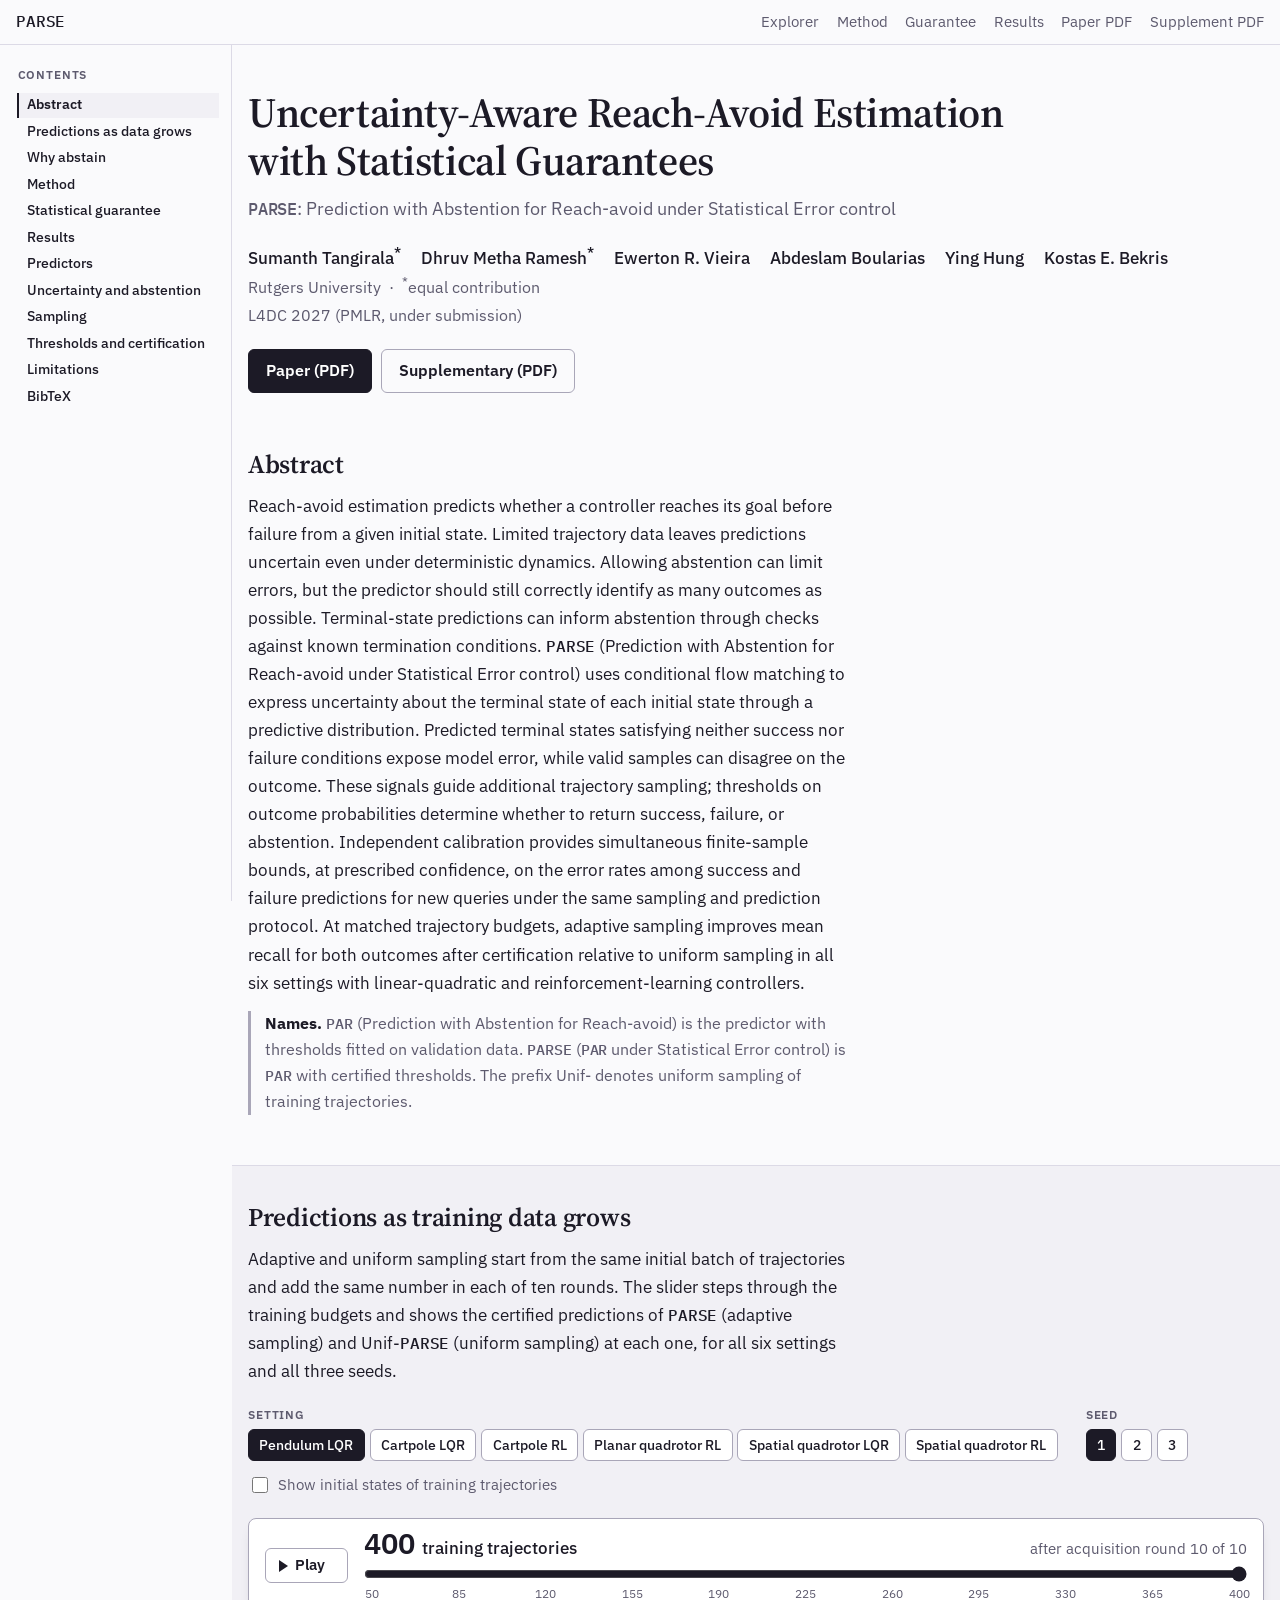
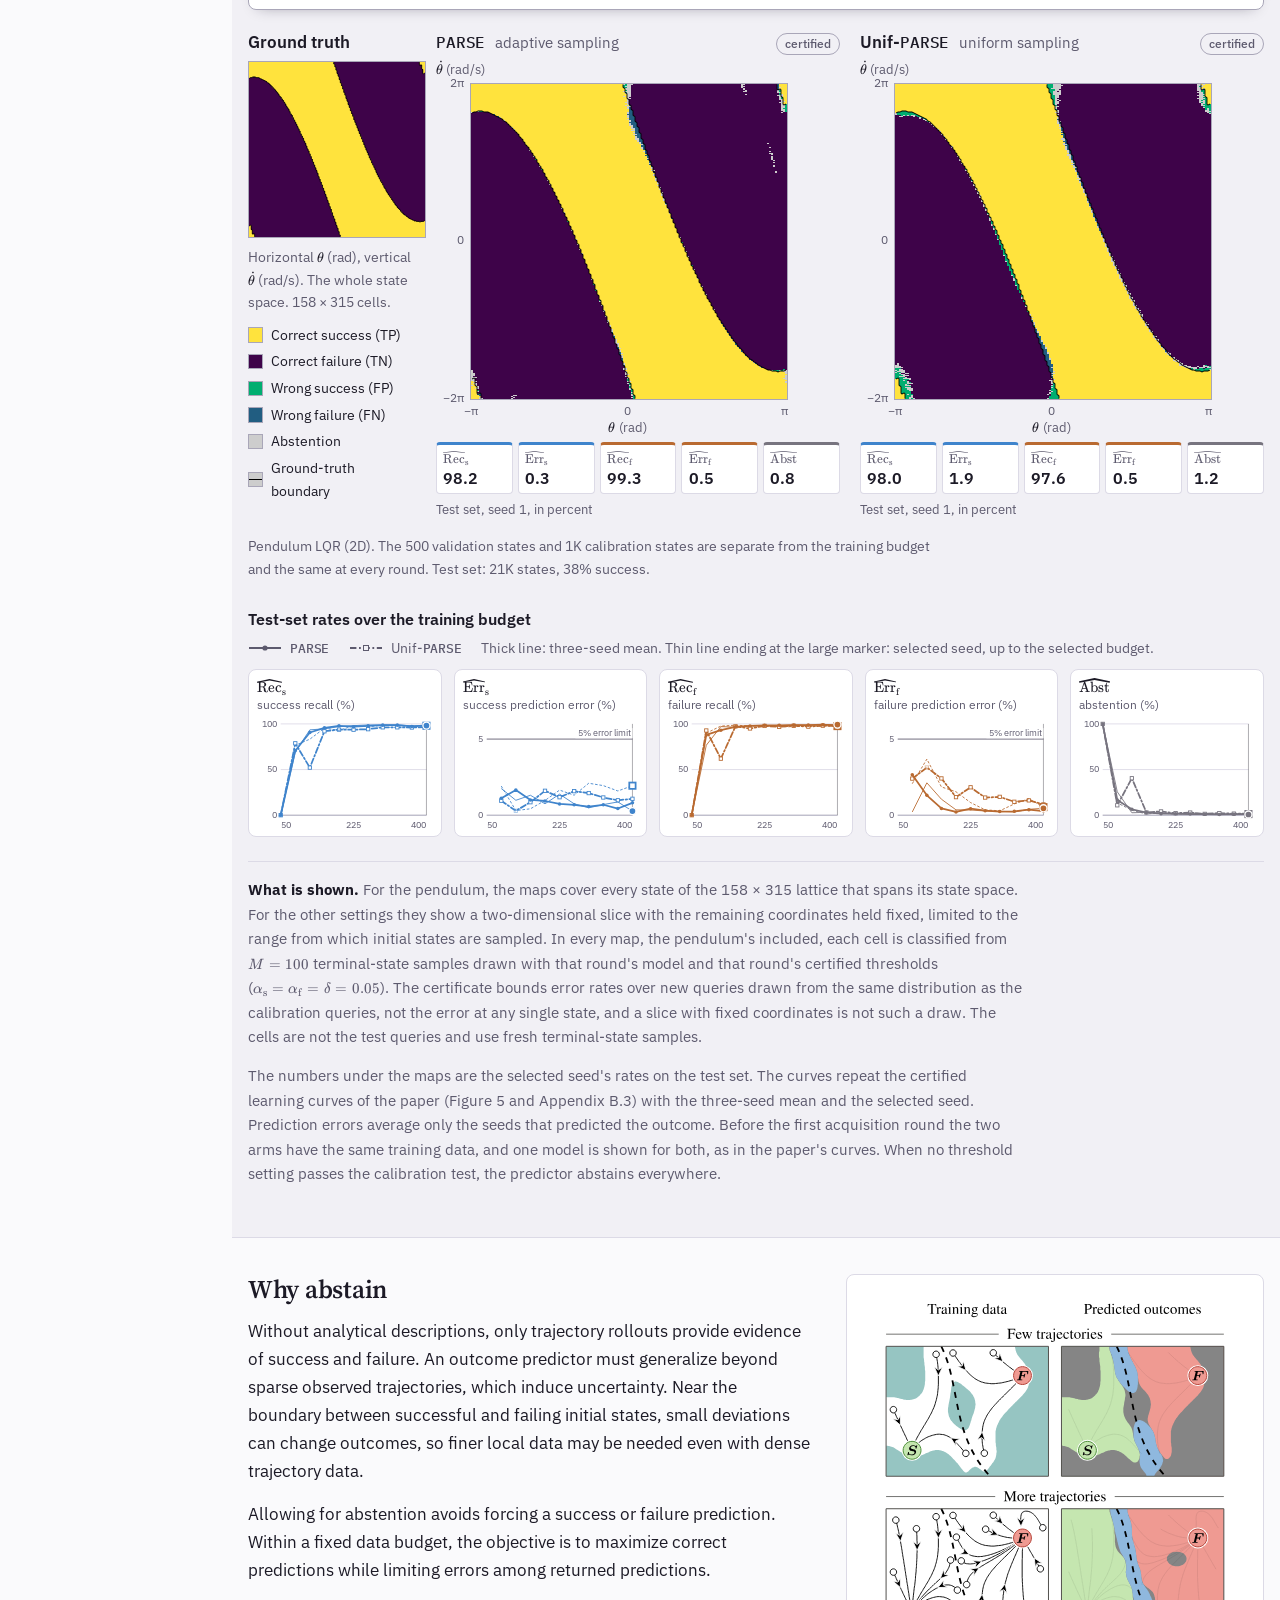
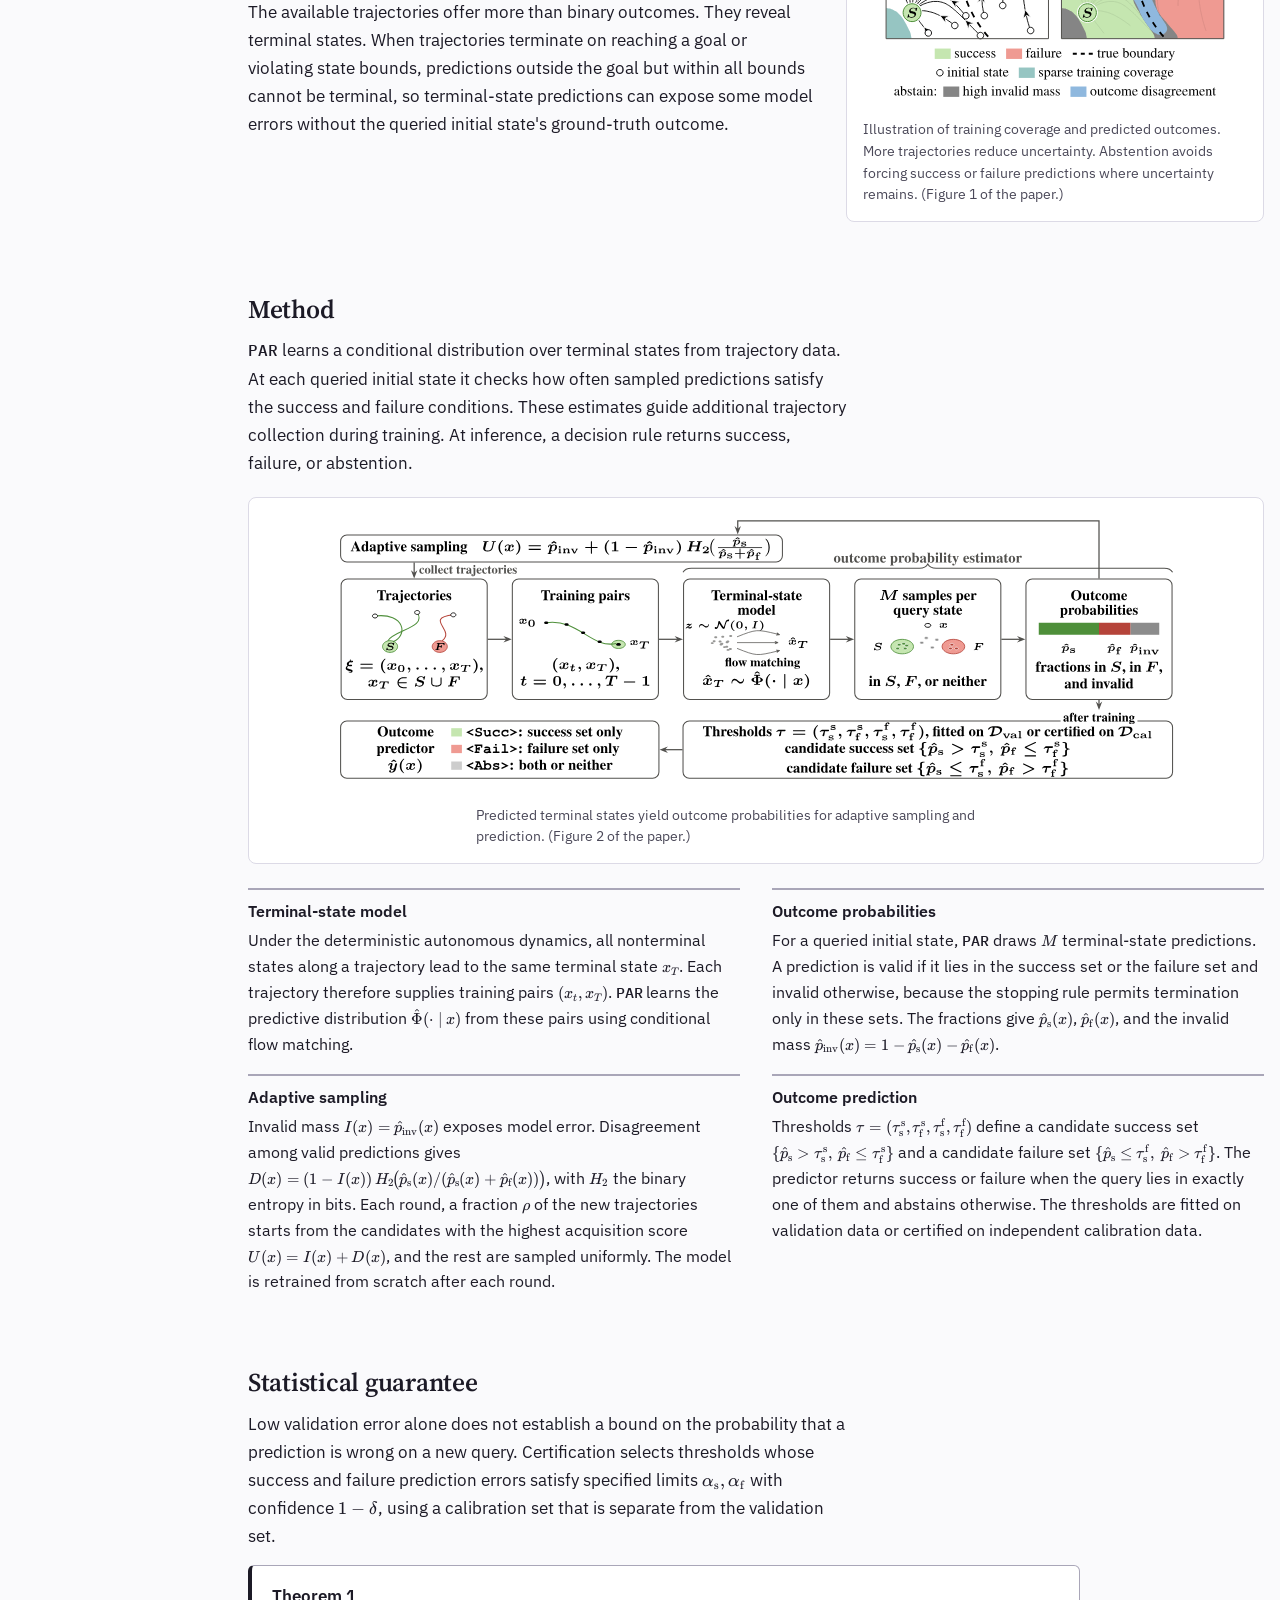
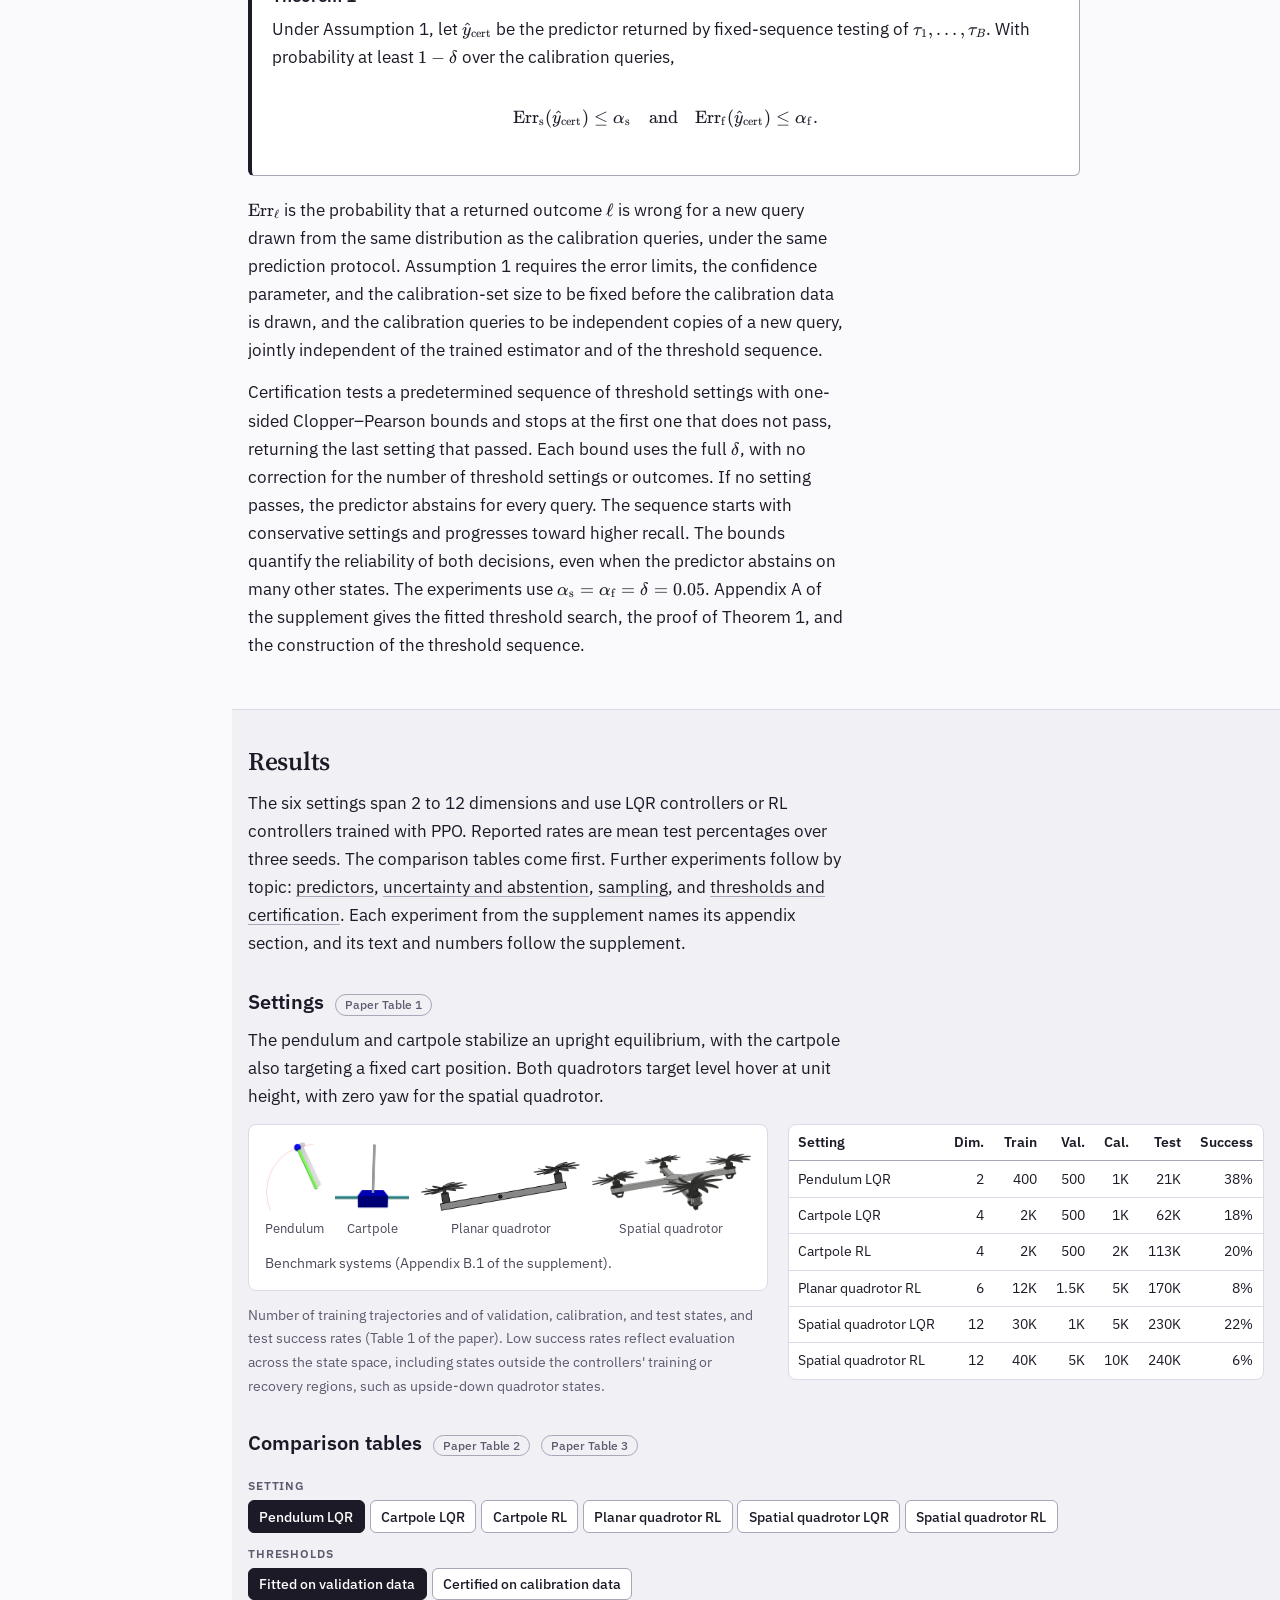
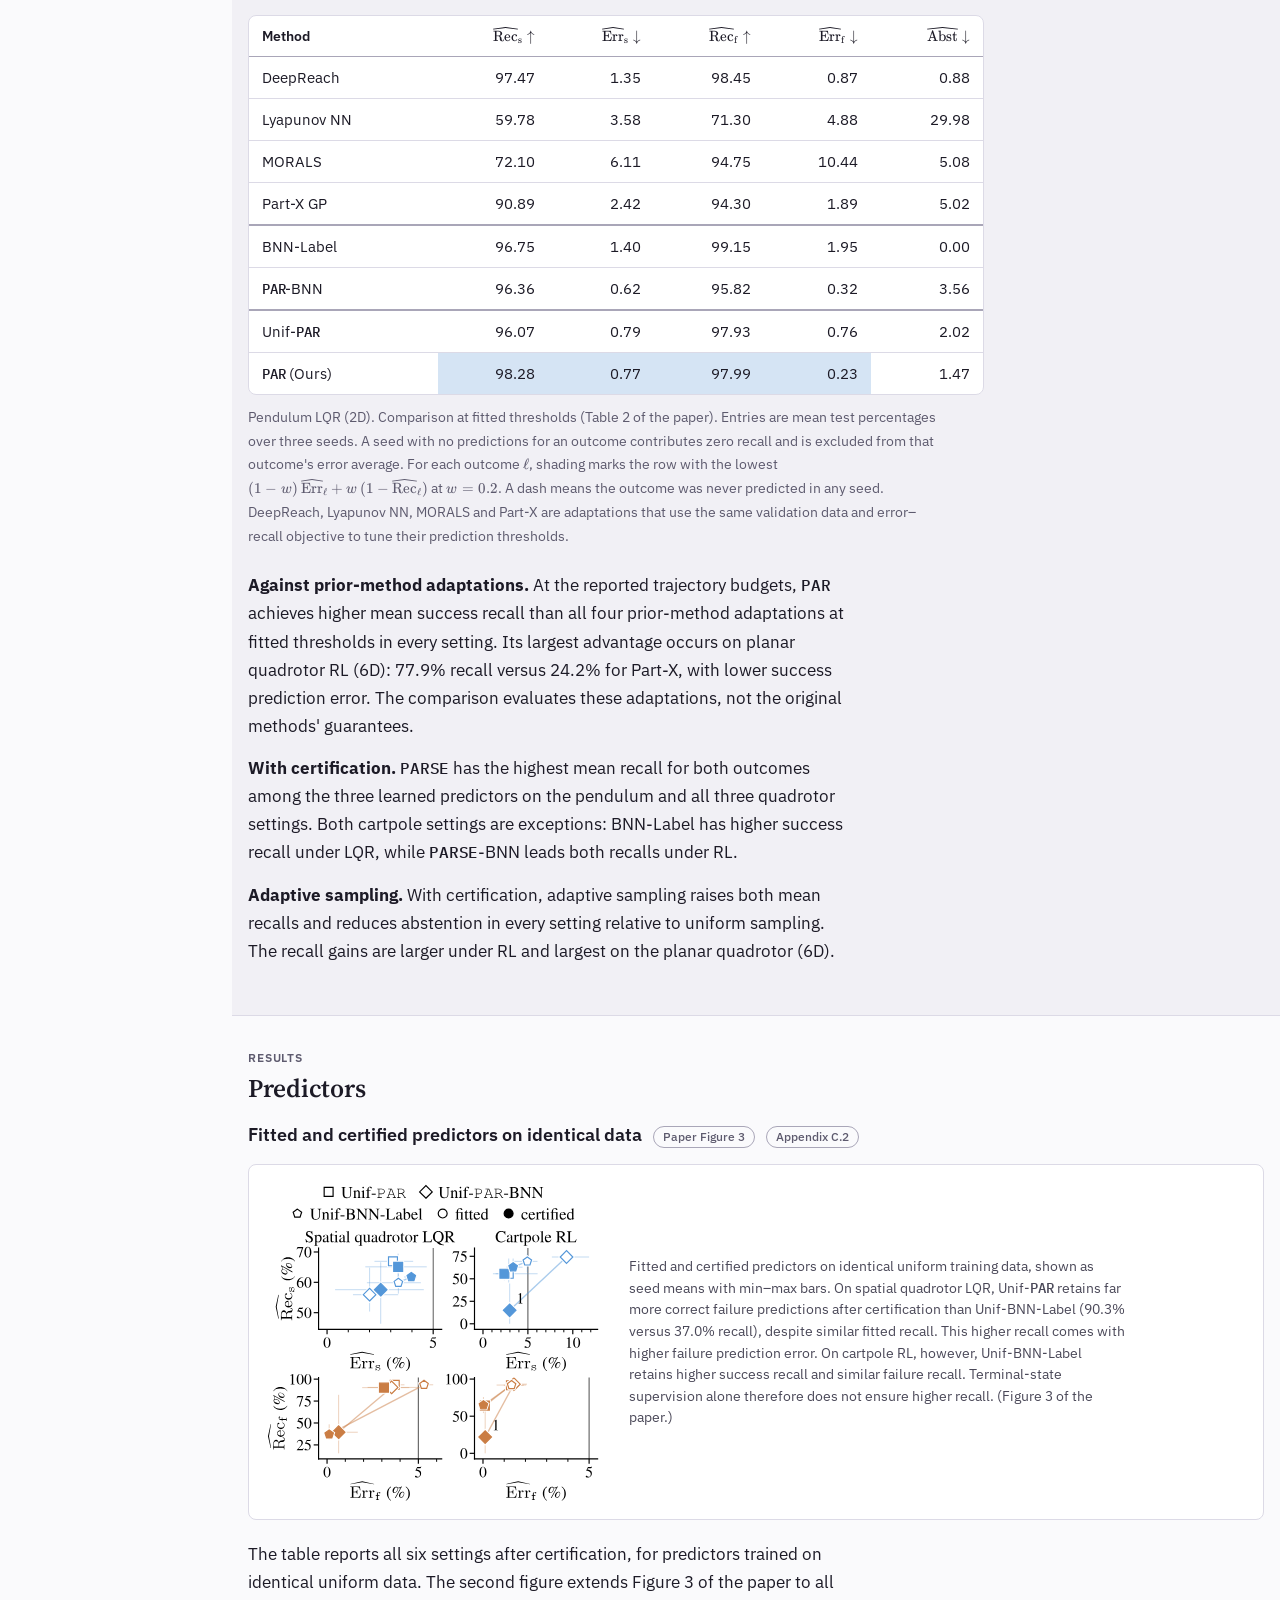
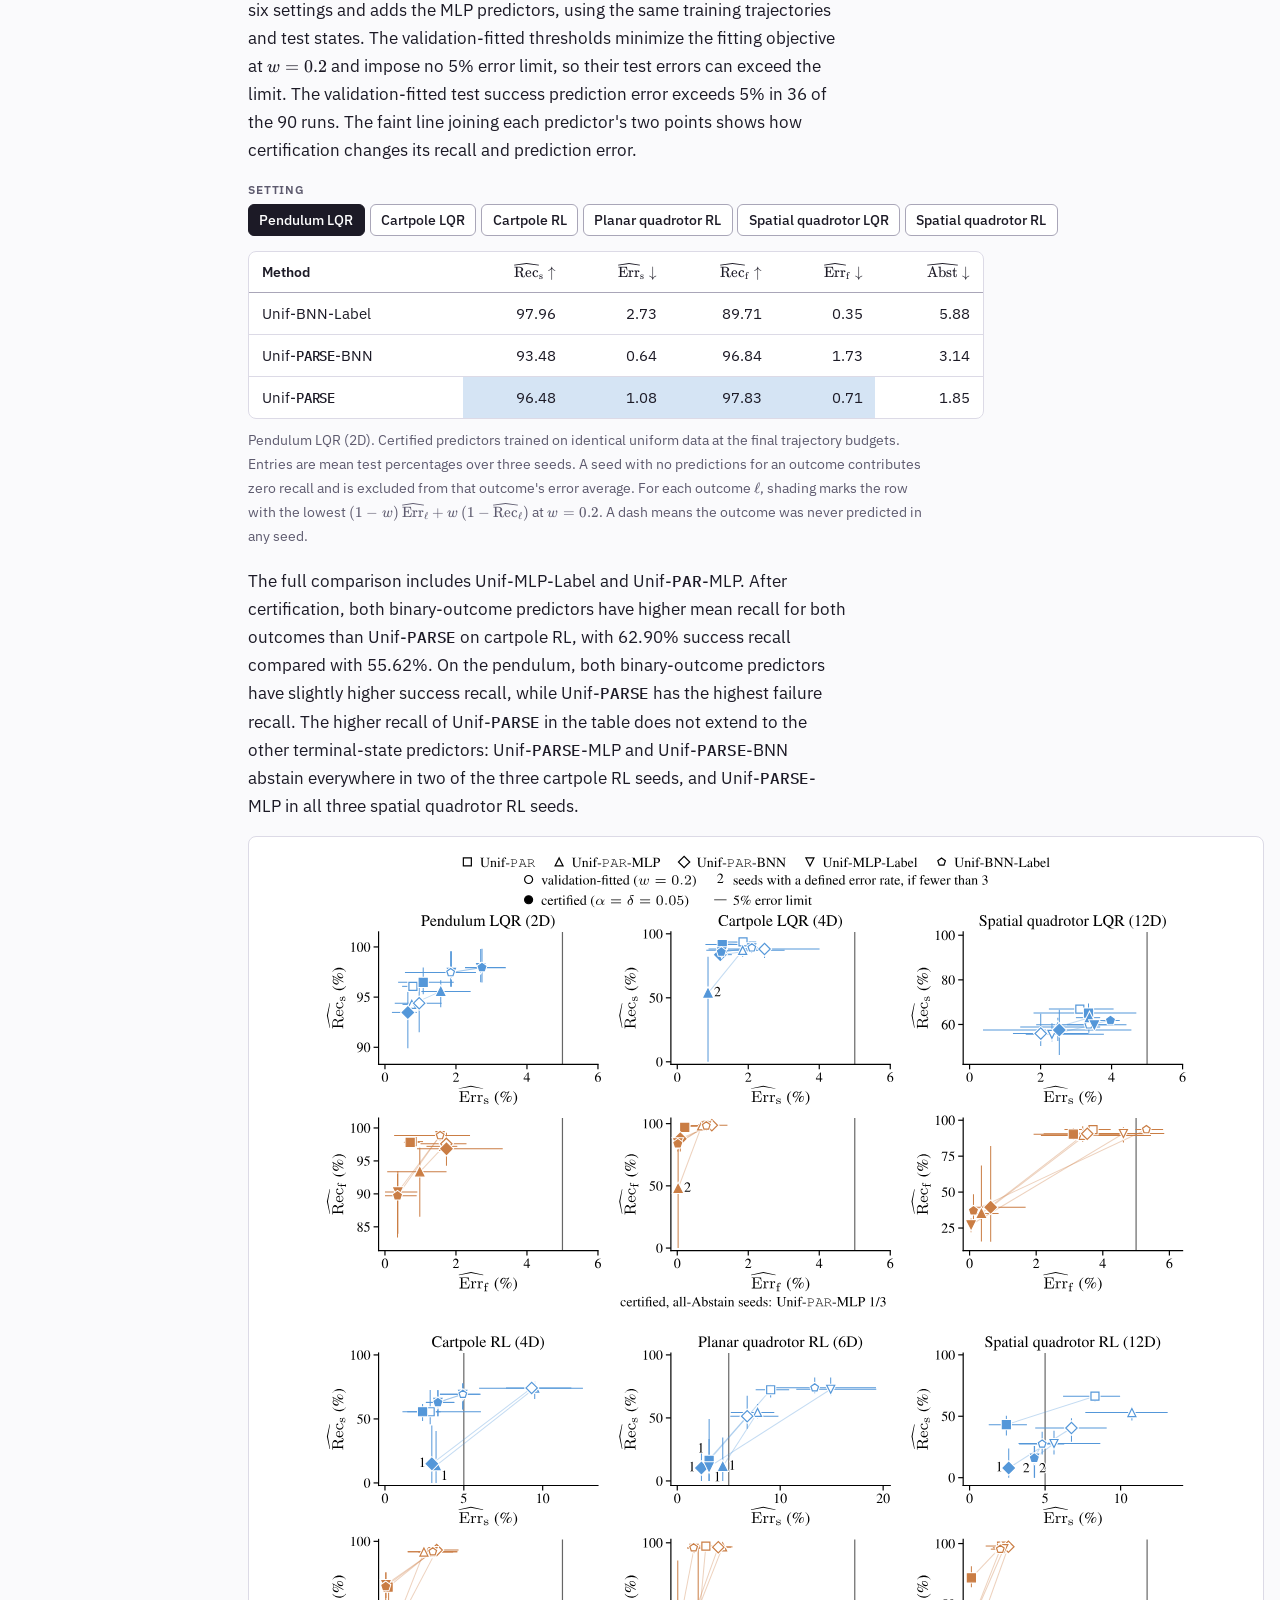
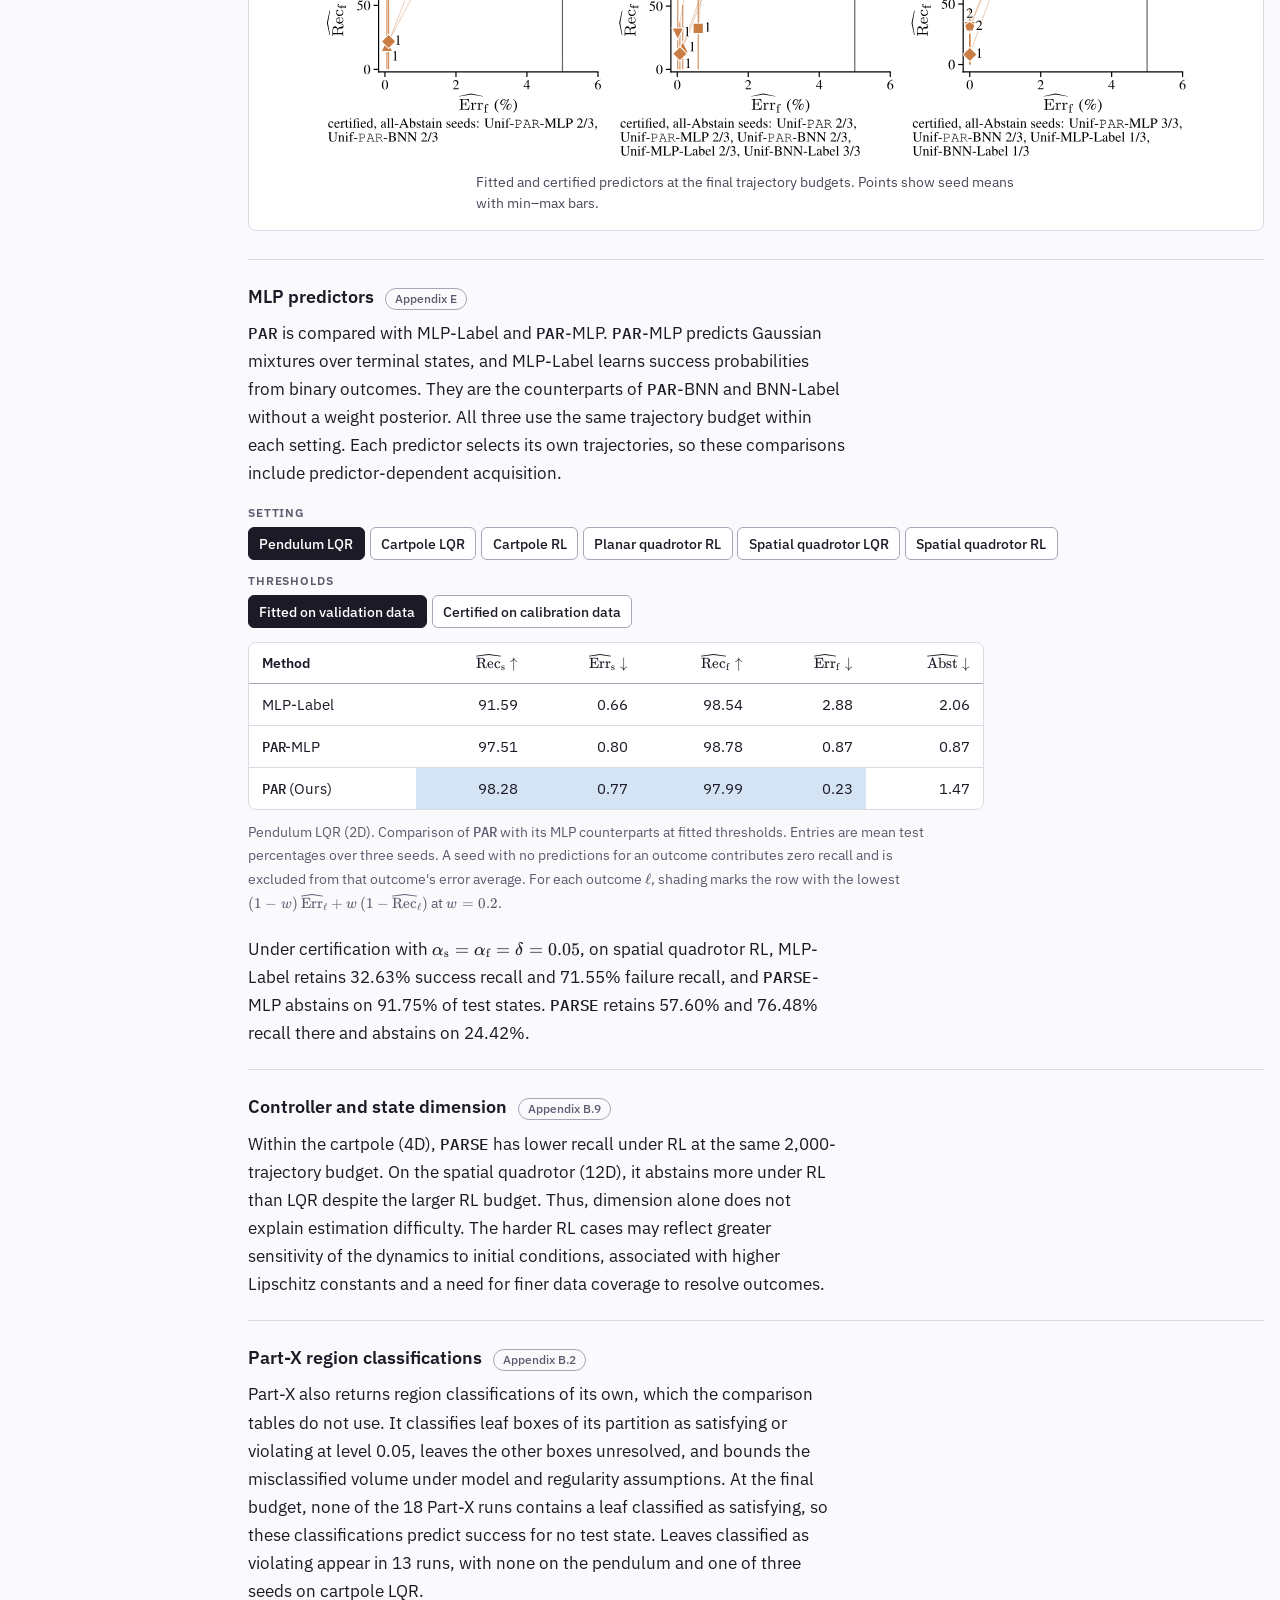
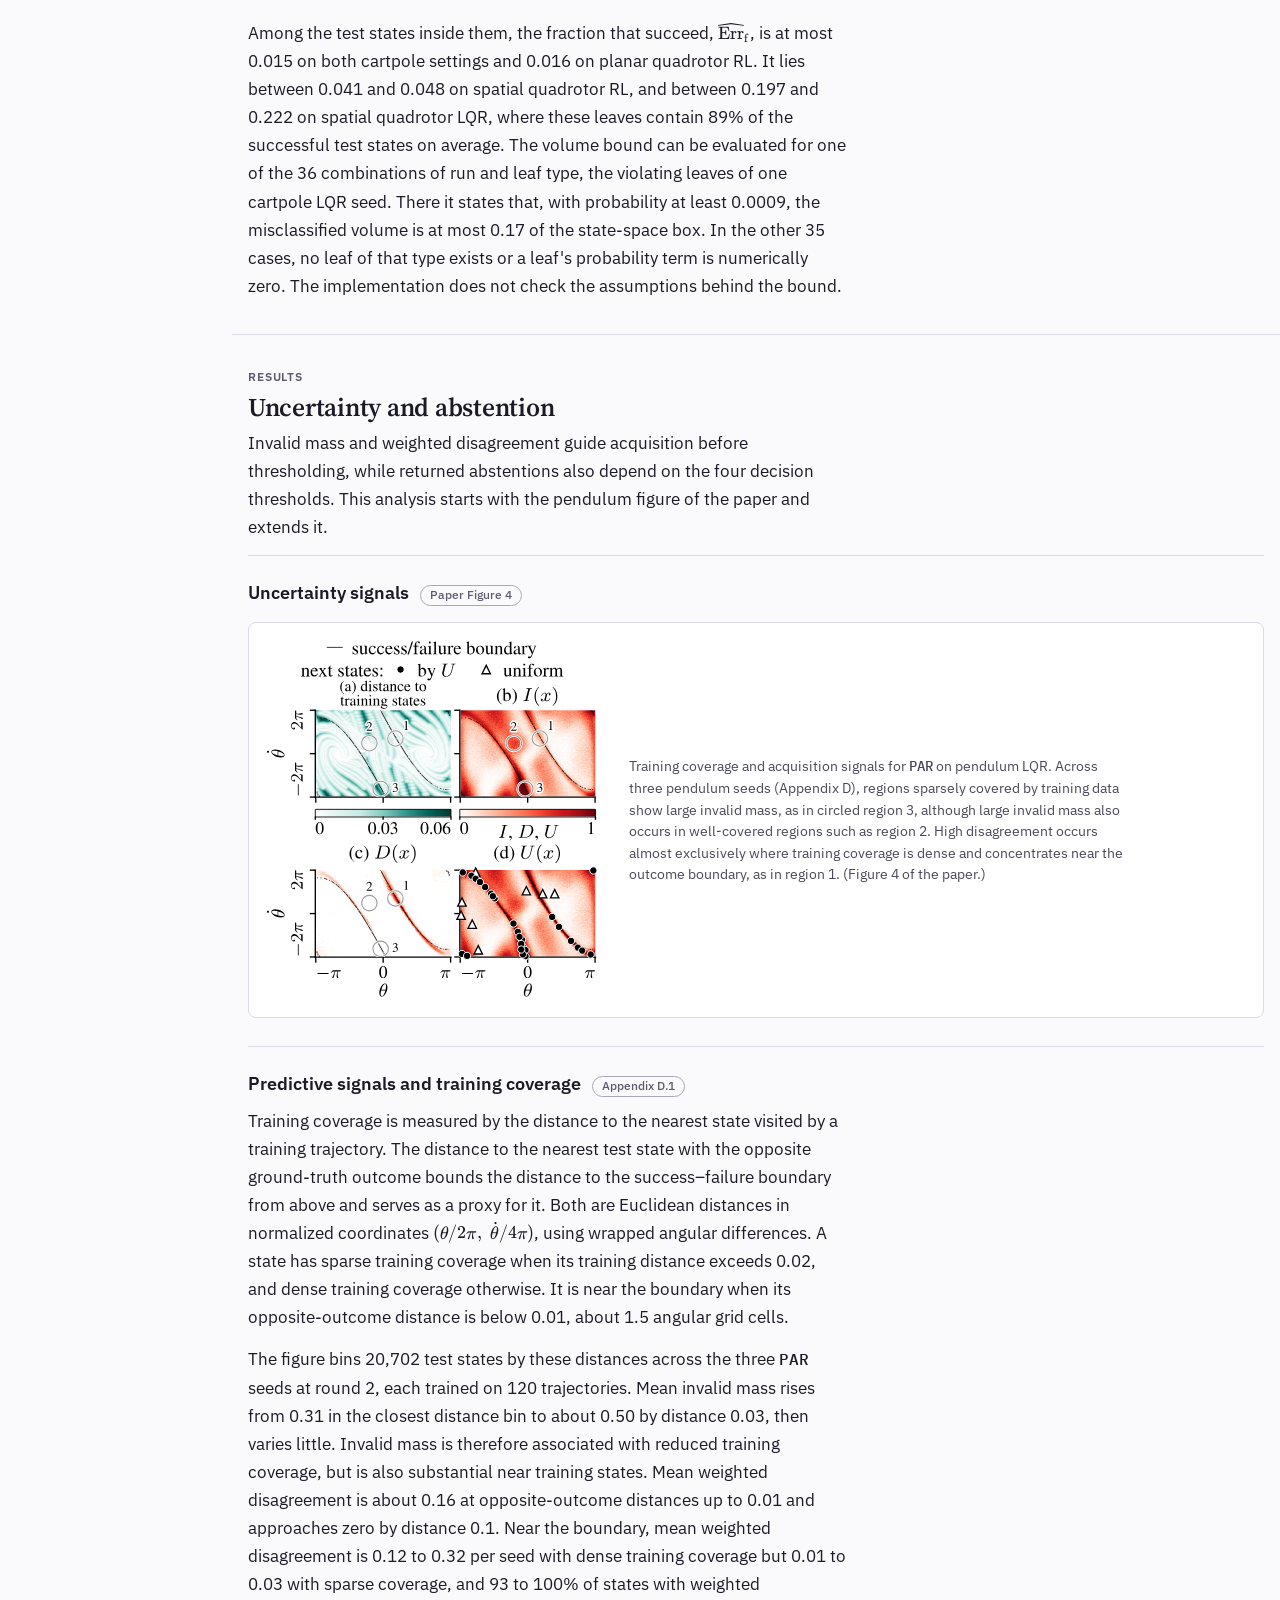
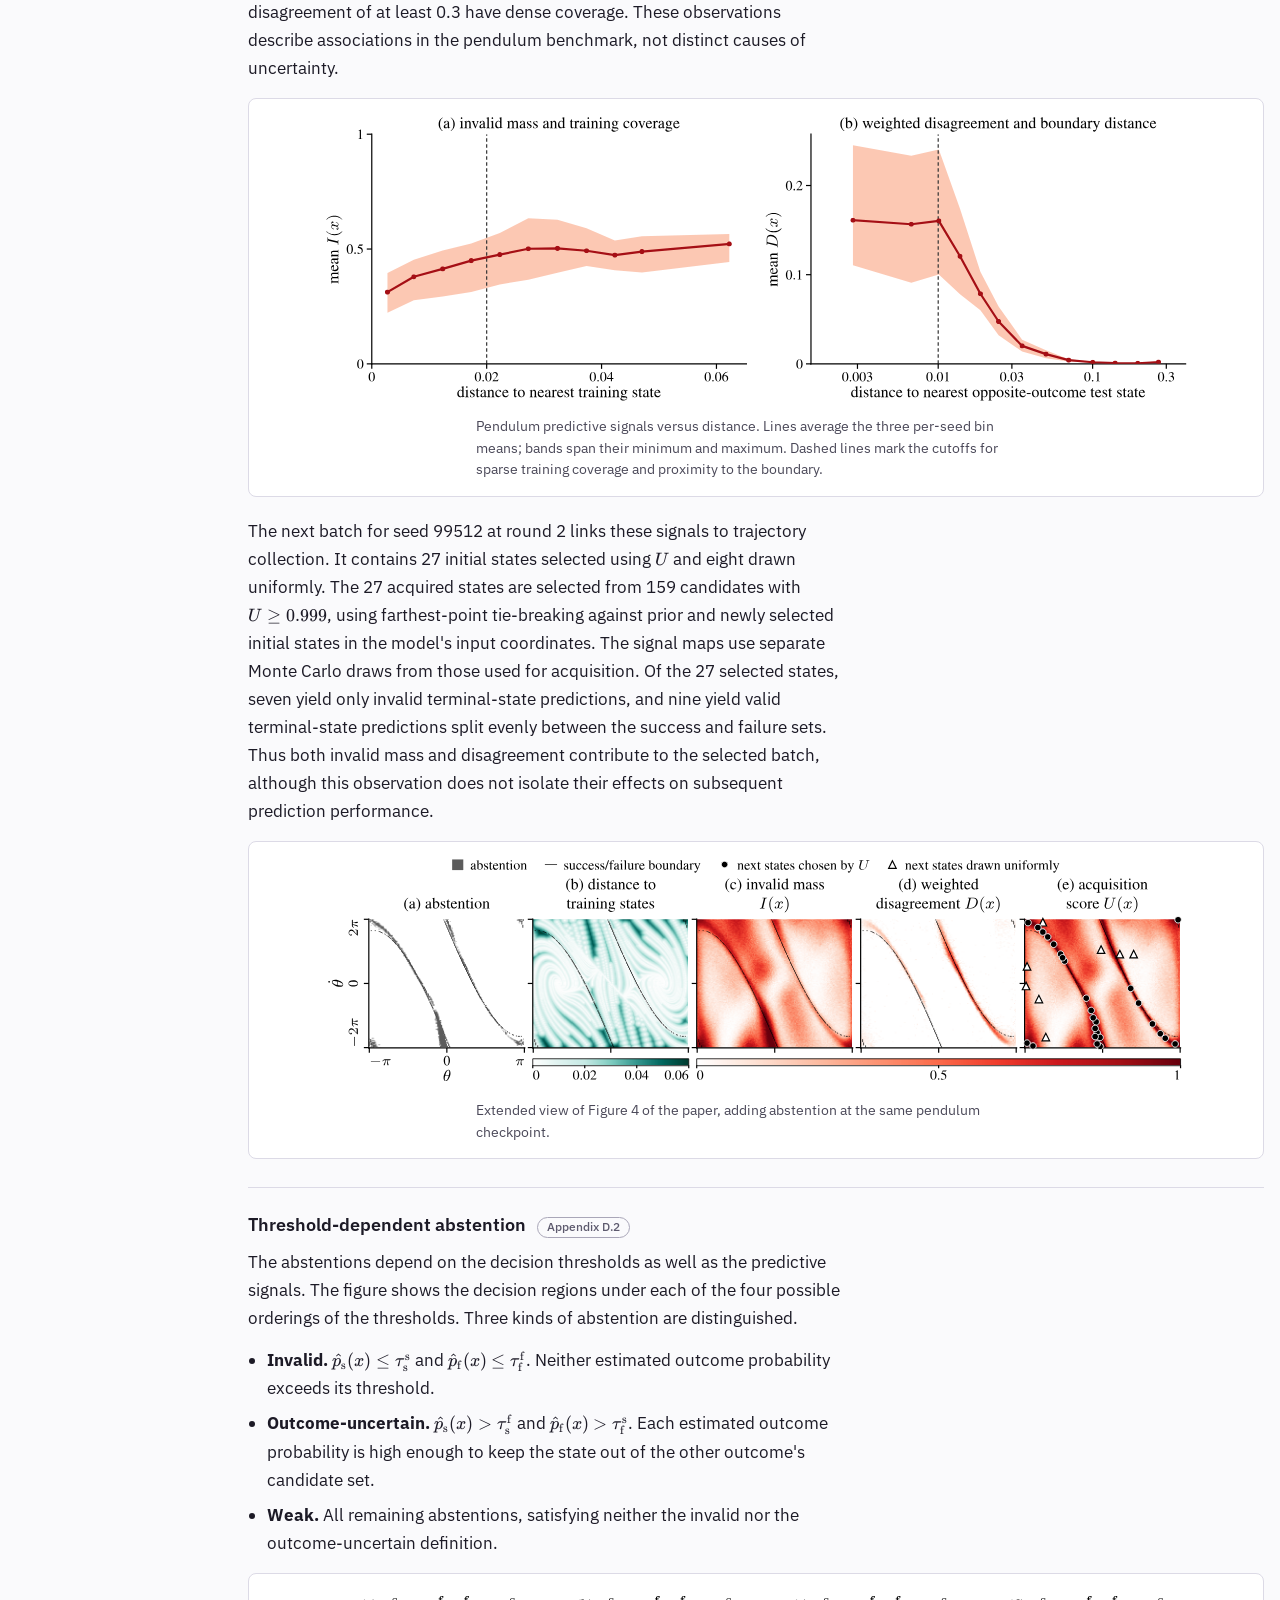
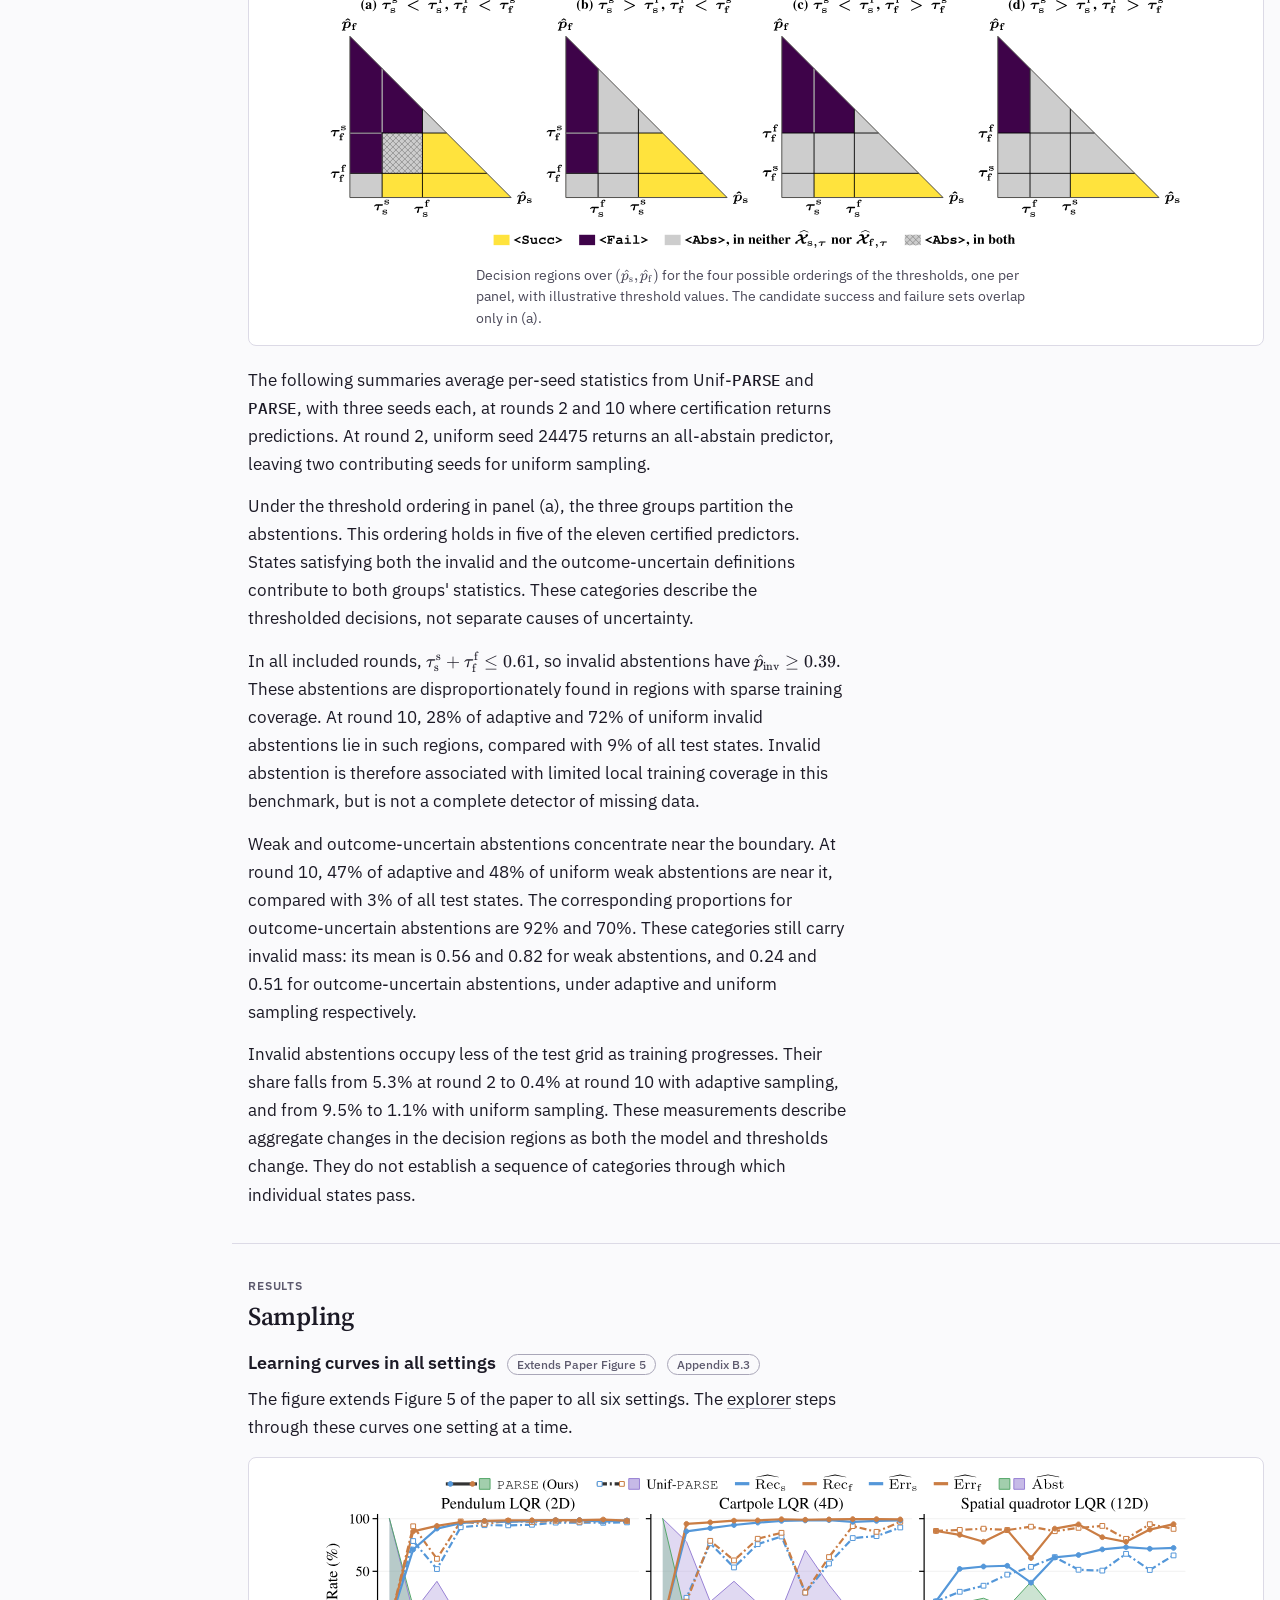
==== commit fa518bcf: "Learning curves name Figure 5 as the figure they extend; one text measure; settings caption under th" ====
--- a/index.html
+++ b/index.html
@@ -260,8 +260,8 @@
         </figure>
         <div class="settings-tbl" id="settings-tbl" hidden>
           <div class="tbl-scroll"><table id="settings-table"></table></div>
-          <p class="tbl-cap">Number of training trajectories and of validation, calibration, and test states, and test success rates (Table 1 of the paper). Low success rates reflect evaluation across the state space, including states outside the controllers' training or recovery regions, such as upside-down quadrotor states.</p>
-        </div>
+        </div>
+        <p class="tbl-cap settings-cap" id="settings-cap" hidden>Number of training trajectories and of validation, calibration, and test states, and test success rates (Table 1 of the paper). Low success rates reflect evaluation across the state space, including states outside the controllers' training or recovery regions, such as upside-down quadrotor states.</p>
       </div>
     </div>
 
@@ -354,8 +354,8 @@
       <p class="eyebrow">Results</p>
       <h2>Sampling</h2>
       <article class="exp" id="x-curves">
-        <h3>Learning curves in all settings <a class="apx" href="assets/paper.pdf#page=10">Paper Figure 5</a> <a class="apx" href="assets/supplementary.pdf#page=6">Appendix B.3</a></h3>
-        <div class="prose"><p>The <a href="#explorer">explorer</a> steps through these curves one setting at a time. The figure shows all six settings together, as printed in the supplement.</p></div>
+        <h3>Learning curves in all settings <a class="apx" href="assets/paper.pdf#page=10">Extends Paper Figure 5</a> <a class="apx" href="assets/supplementary.pdf#page=6">Appendix B.3</a></h3>
+        <div class="prose"><p>The figure extends Figure 5 of the paper to all six settings. The <a href="#explorer">explorer</a> steps through these curves one setting at a time.</p></div>
         <figure class="plate plate-wide">
           <img src="assets/figures/adaptive_learning_full.svg" alt="Six panels of learning curves, one per setting, each with recall and abstention above and prediction error below, for PARSE with solid lines and Unif-PARSE with dash-dot lines over the training trajectory budget." width="864" height="537" loading="lazy">
           <figcaption><span class="mn">PARSE</span> and Unif-<span class="mn">PARSE</span> learning curves in all six settings. Shaded areas in the upper panels show <span class="tex" data-tex="\widehat{\mathrm{Abst}}"></span>. Recall and abstention average all three seeds; faded error markers indicate fewer contributing seeds, and gaps indicate none.</figcaption>
--- a/assets/css/site.css
+++ b/assets/css/site.css
@@ -34,7 +34,7 @@
   --serif: "Source Serif 4", "Iowan Old Style", "Palatino Linotype", Palatino, Georgia, serif;
   --sans: "IBM Plex Sans", "Segoe UI", system-ui, -apple-system, "Helvetica Neue", Arial, sans-serif;
   --mono: "IBM Plex Mono", ui-monospace, "SFMono-Regular", Menlo, Consolas, monospace;
-  --measure: 68ch;
+  --measure: 60ch;           /* ch is the width of a zero, so this is about 78 characters of text */
 }
 @media (prefers-color-scheme: dark) {
   :root:not([data-theme="light"]) {
@@ -349,12 +349,15 @@
 a.apx:hover { color: var(--ink); border-color: var(--ink); }
 .exp .plate-wide { margin-block: 1rem 1.25rem; }
 .exp .tbl { margin-block: 1rem 1.25rem; }
-.exp .prose p { max-width: 76ch; }
 .figsw { margin-top: 1rem; }
 .figsw .plate-wide { margin-top: 0.25rem; }
-.defs { margin: 0 0 1rem; padding-left: 1.2rem; max-width: 76ch; }
+.defs { margin: 0 0 1rem; padding-left: 1.2rem; max-width: var(--measure); }
 .defs li { margin-bottom: 0.45rem; }
-.bench { display: grid; grid-template-columns: minmax(0, 1fr) minmax(0, auto); gap: 1.25rem; align-items: start; margin-bottom: 1.75rem; }
+/* systems card with the table's caption under it, the table beside both; on a phone: card, table, caption */
+.bench { display: grid; grid-template-columns: minmax(0, 1fr) minmax(0, auto); grid-template-areas: "sys tbl" "cap tbl"; grid-template-rows: auto 1fr; gap: 0.75rem 1.25rem; align-items: start; margin-bottom: 1.75rem; }
+.bench .systems { grid-area: sys; }
+.bench .settings-tbl { grid-area: tbl; }
+.bench .settings-cap { grid-area: cap; margin: 0; }
 .settings-tbl { max-width: 33rem; }
 .systems-row { display: grid; grid-template-columns: 0.55fr 0.7fr 1.5fr 1.5fr; gap: 0.75rem; align-items: end; }
 .sys { display: flex; flex-direction: column; align-items: center; gap: 0.35rem; min-width: 0; font-size: 0.82rem; color: var(--plate-muted); text-align: center; }
@@ -384,6 +387,7 @@
   body { font-size: 1rem; }
   h1 br { display: none; }
   .split, .steps, .bench, .plate-side { grid-template-columns: minmax(0, 1fr); }
+  .bench { grid-template-areas: "sys" "tbl" "cap"; grid-template-rows: none; }
   .plate-side img { width: min(100%, 21rem); }
   .systems-row { grid-template-columns: 0.6fr 0.8fr; }
   .systems-row .wide { grid-column: 1 / -1; }
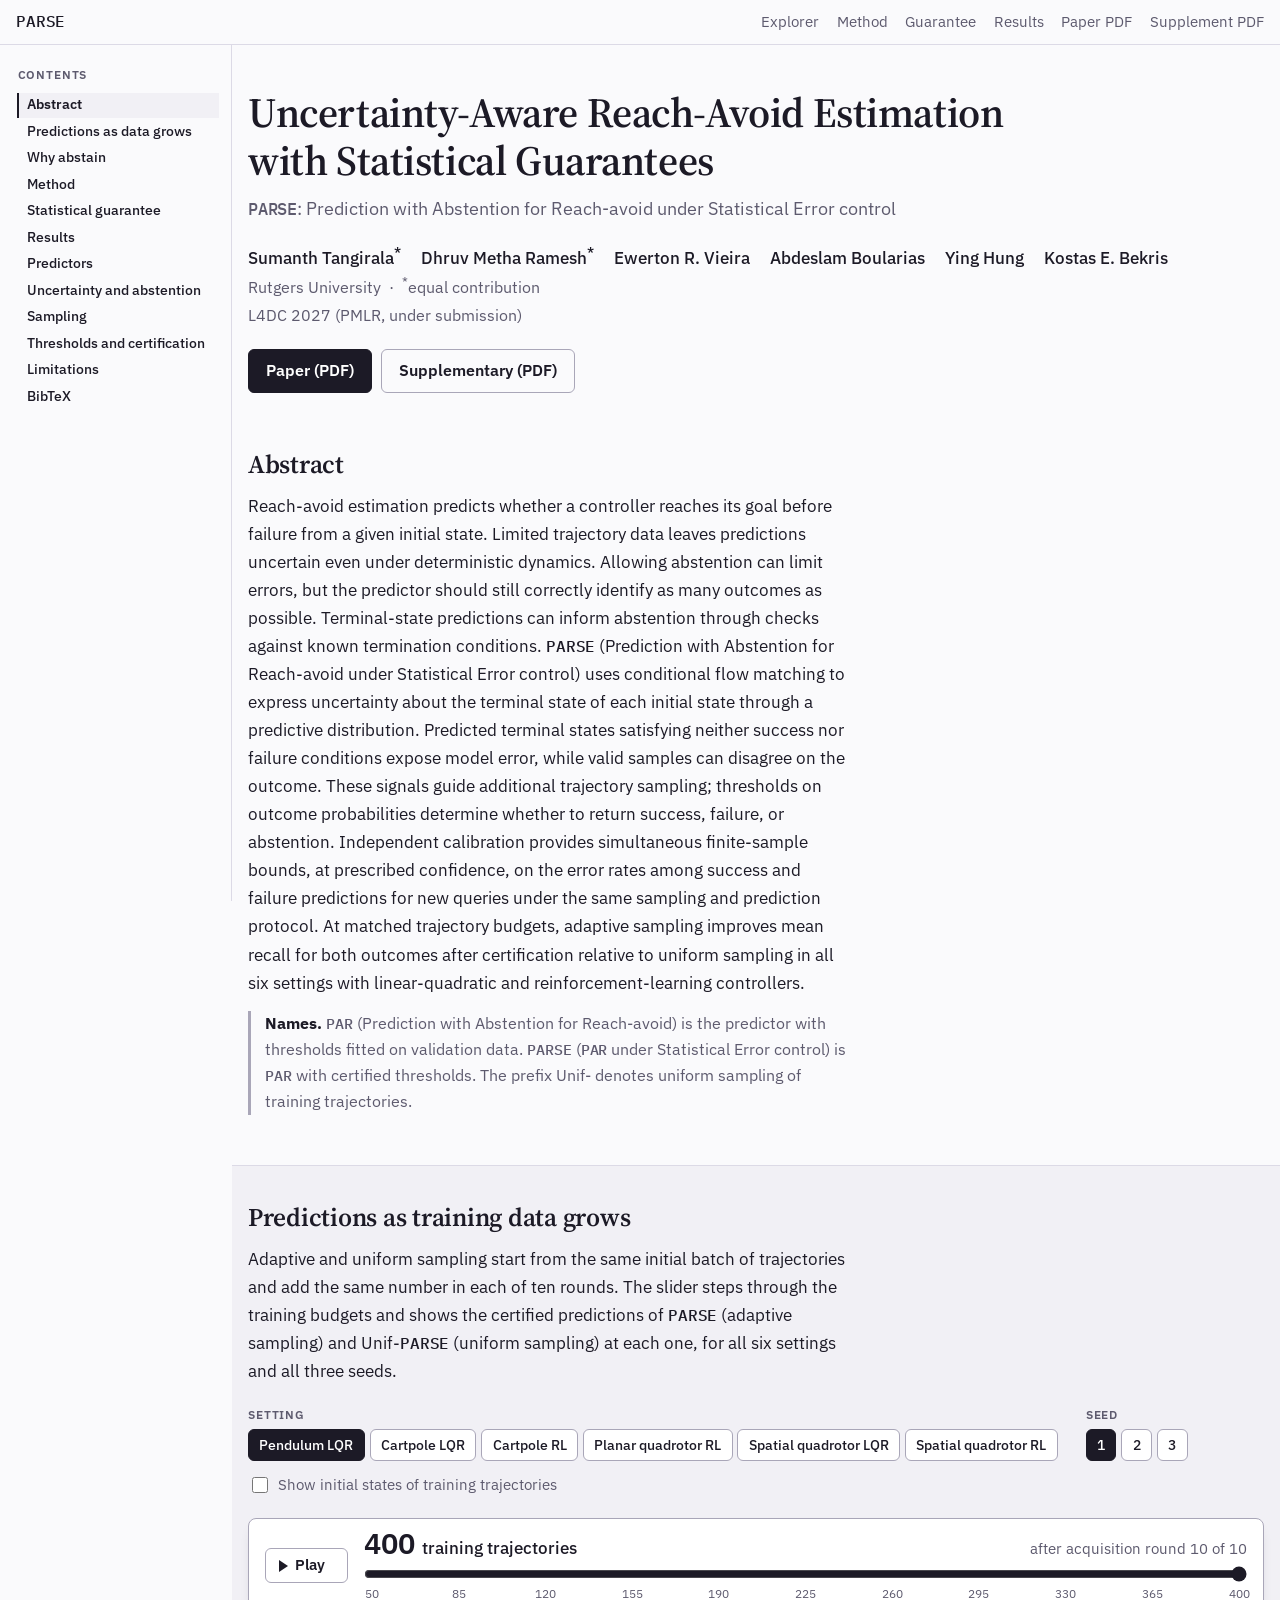
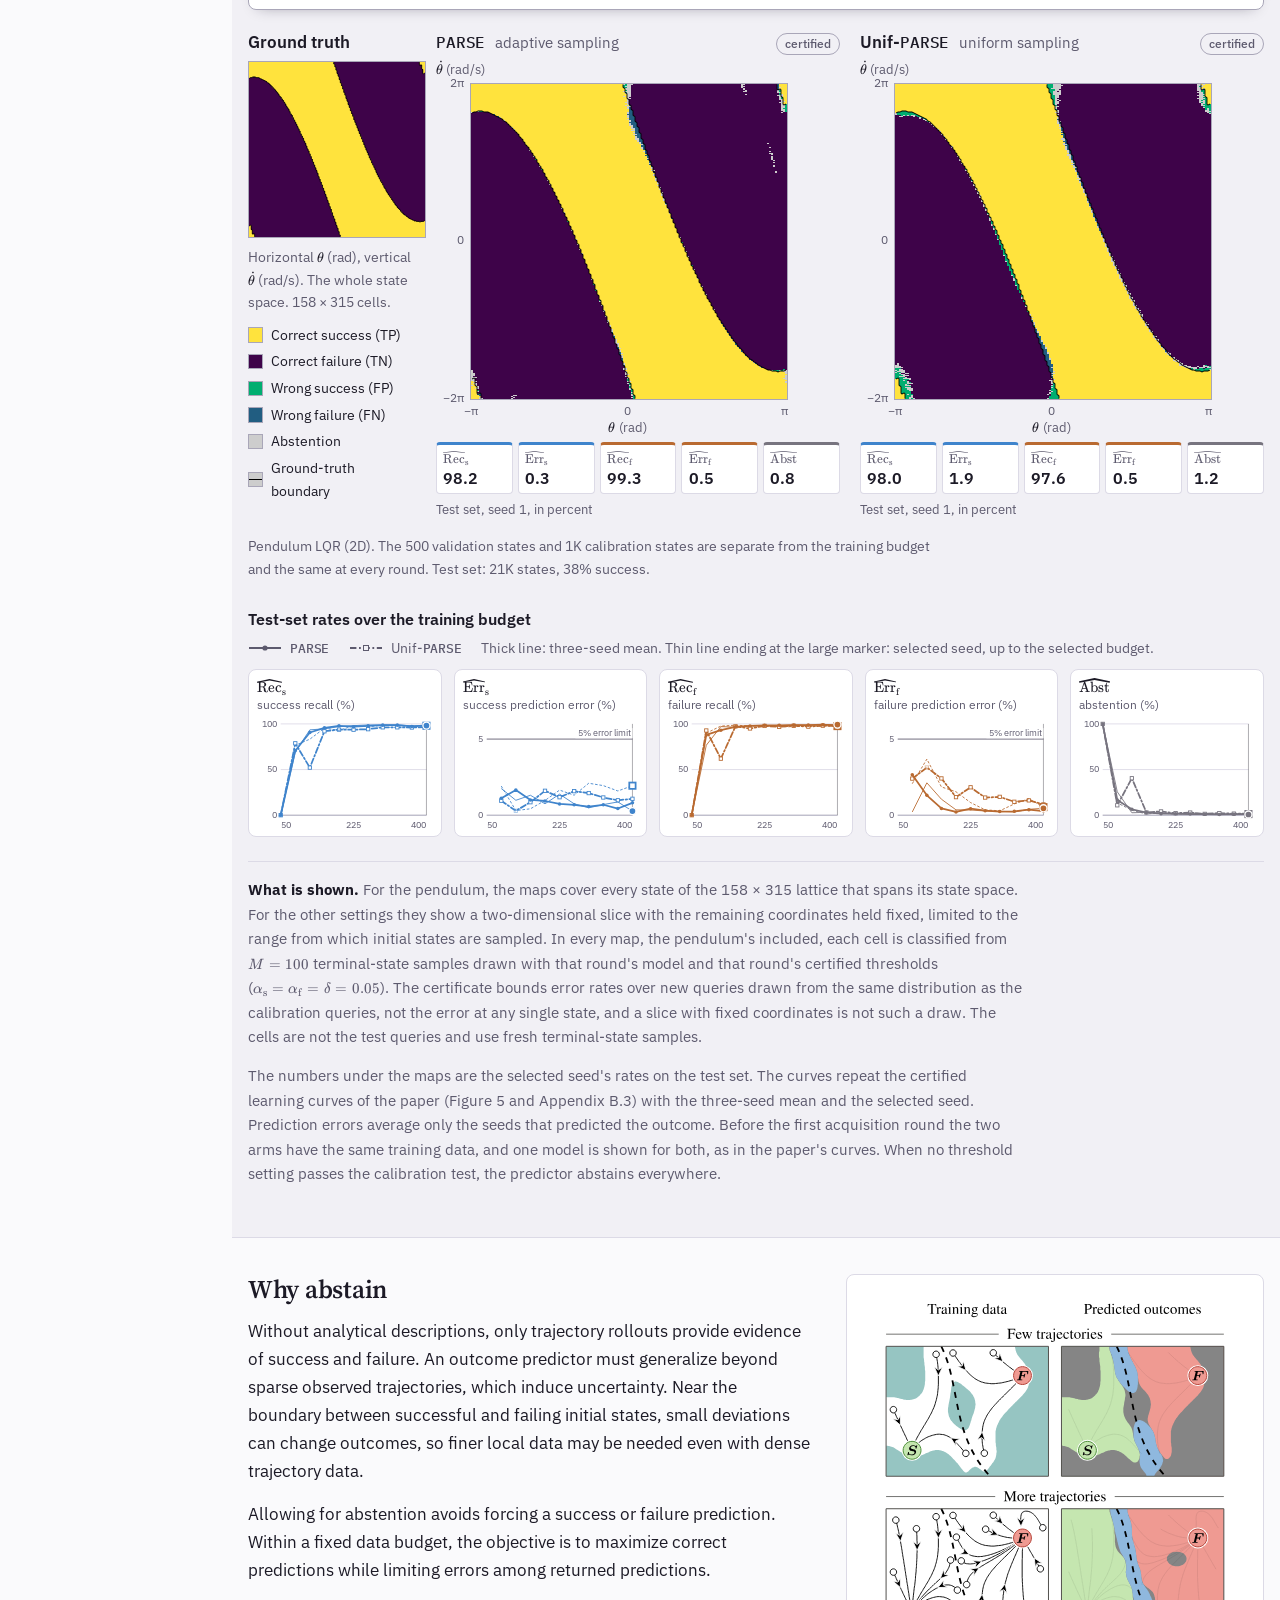
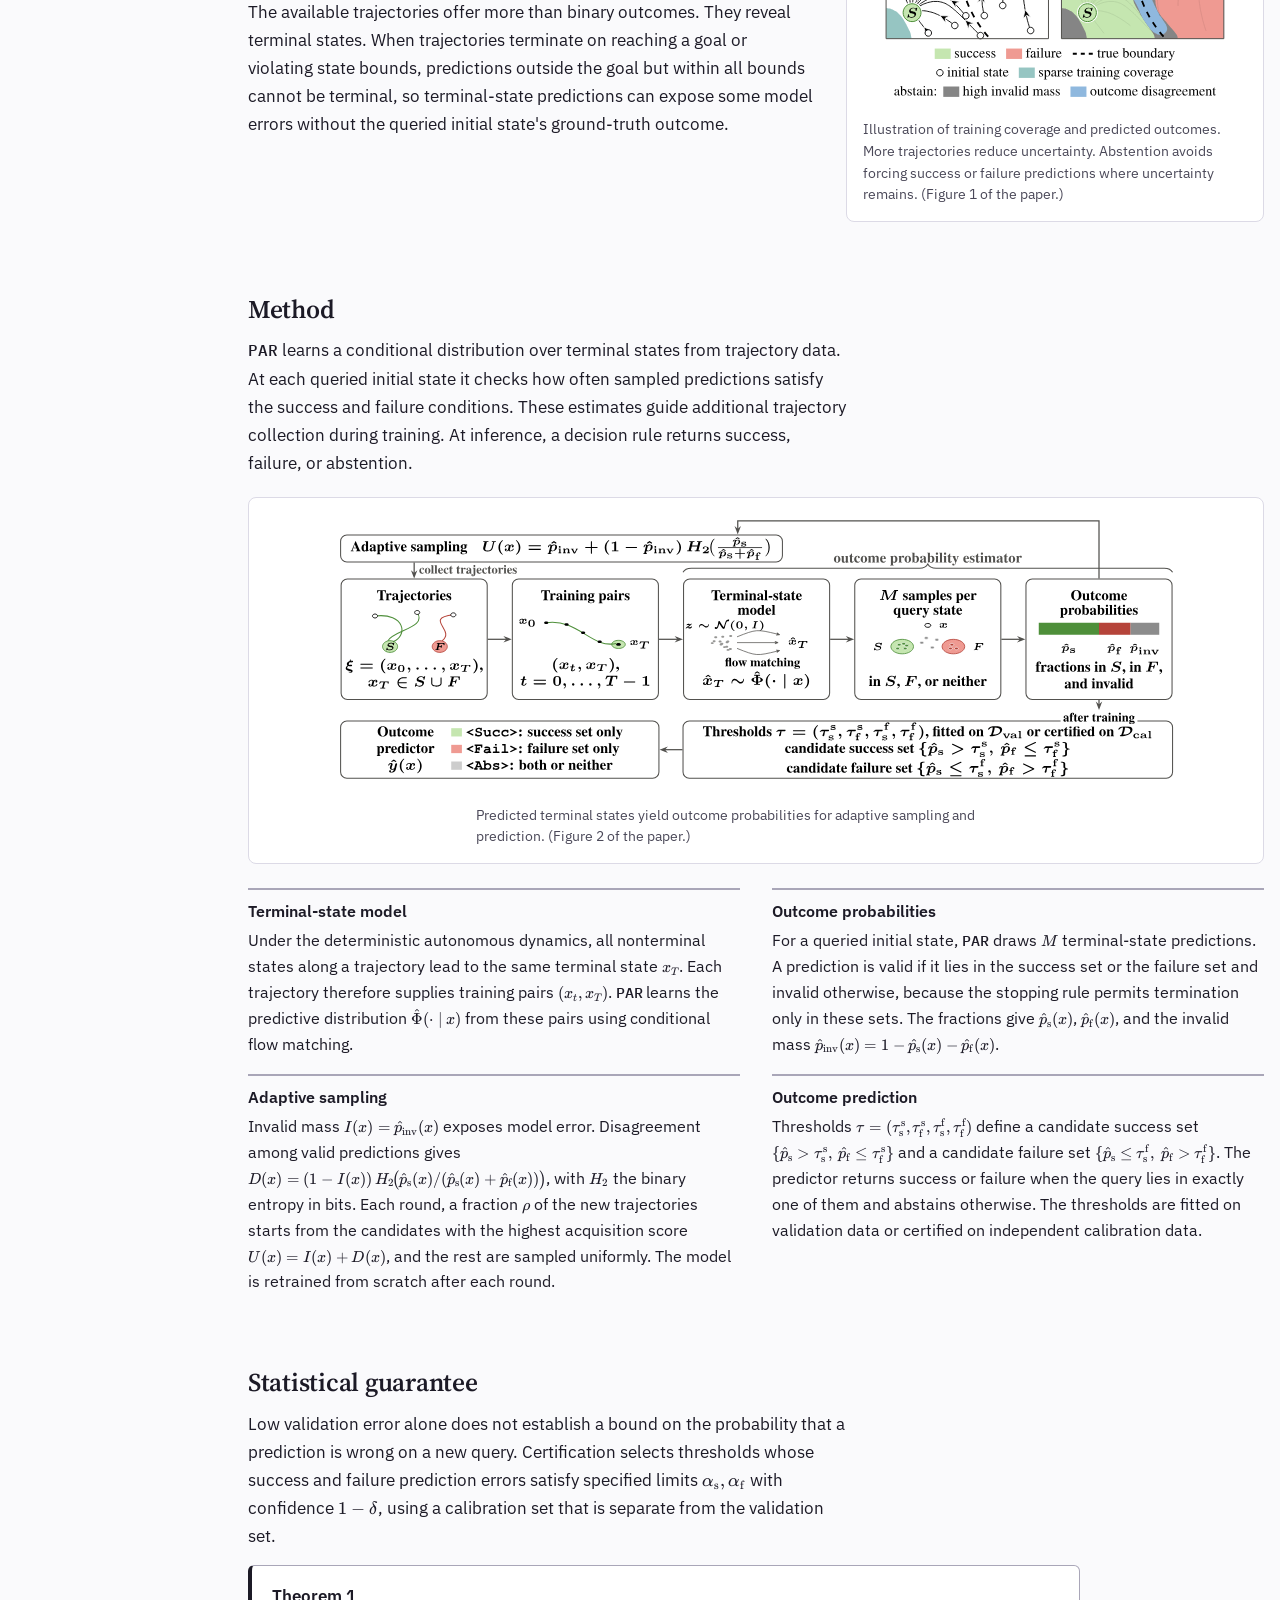
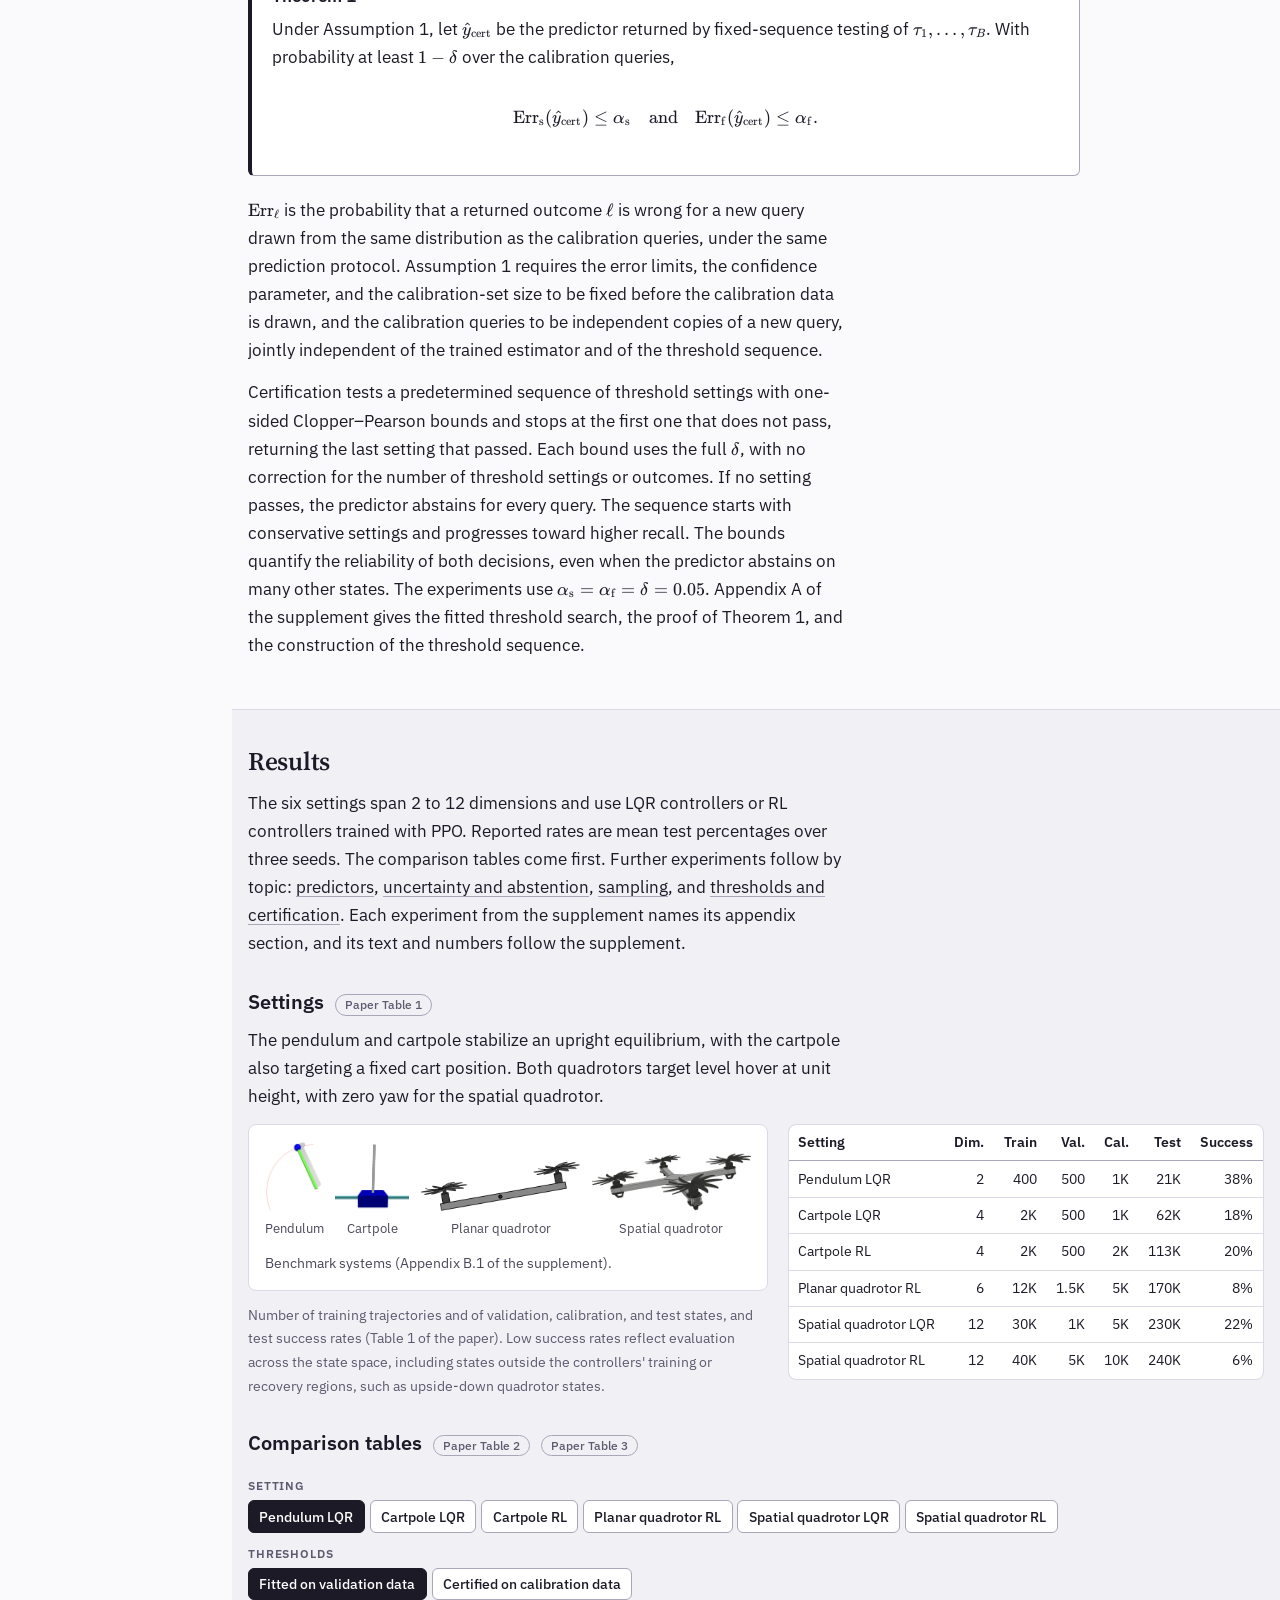
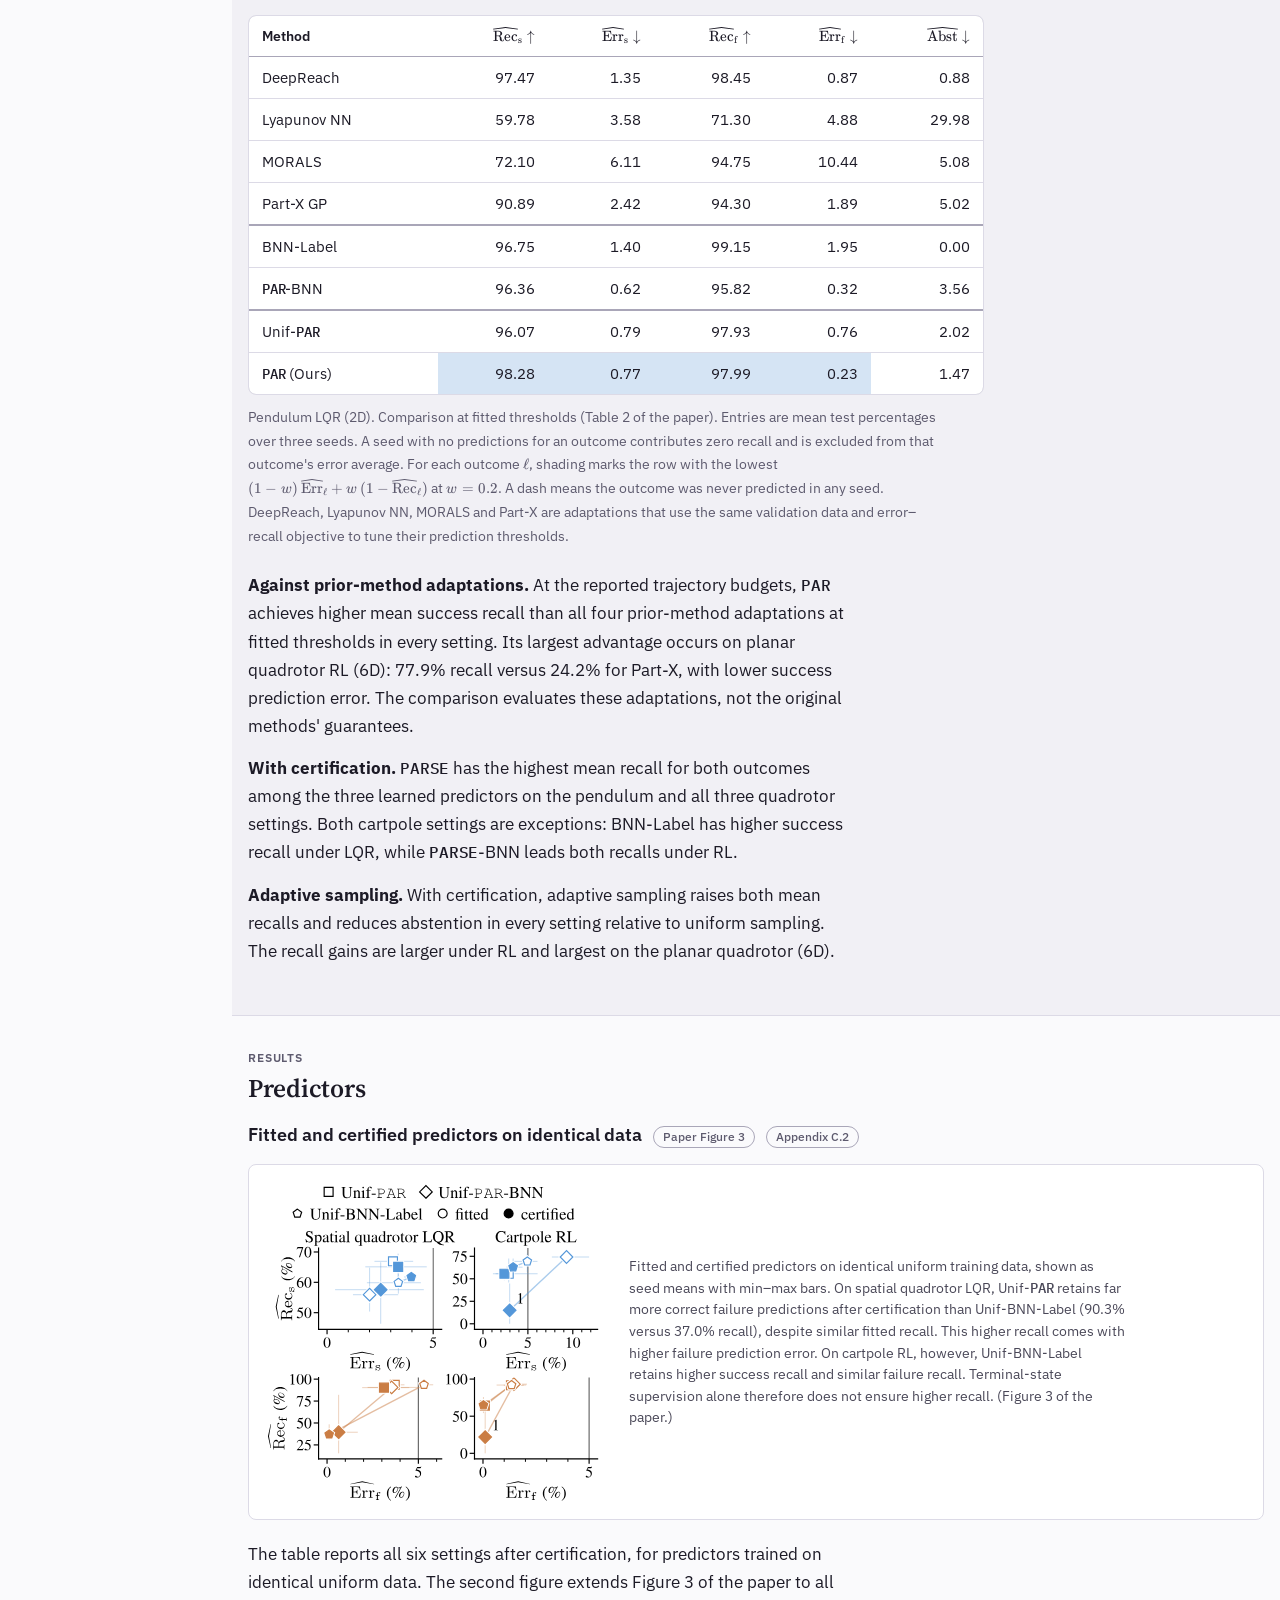
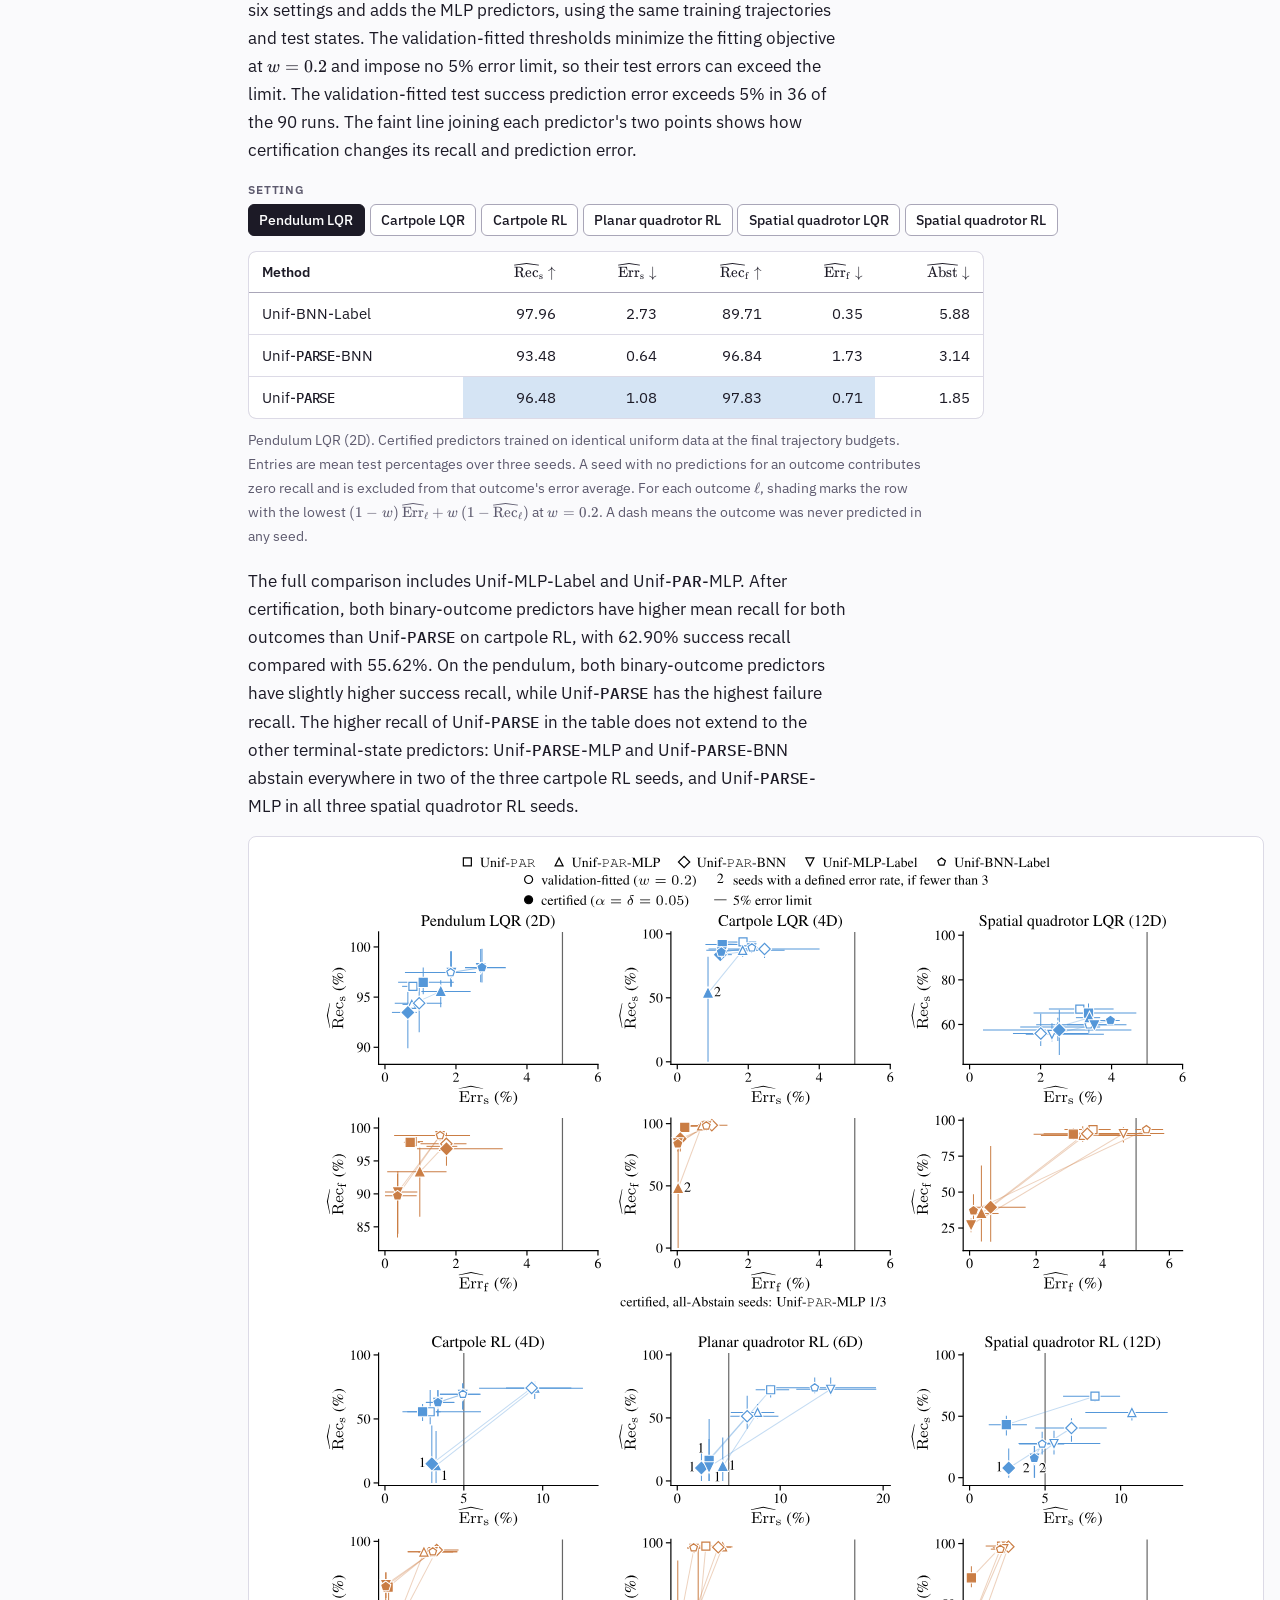
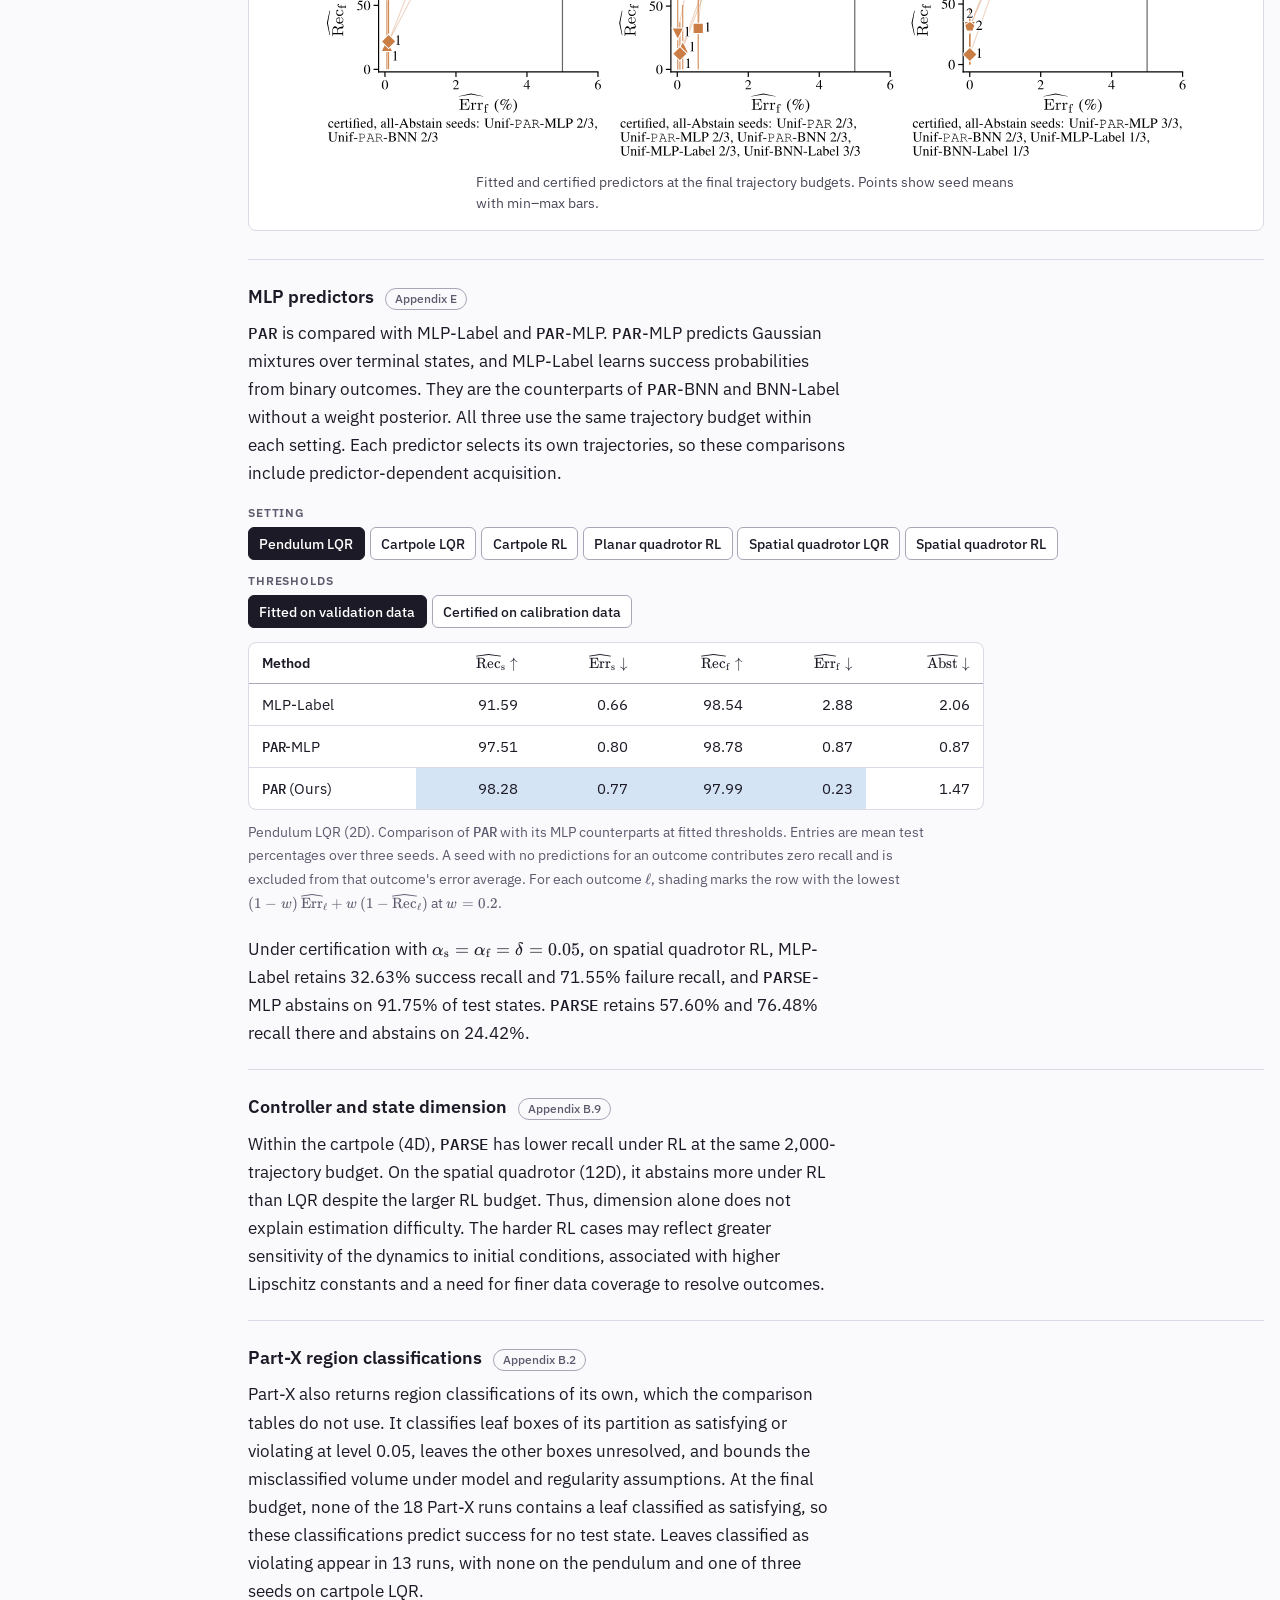
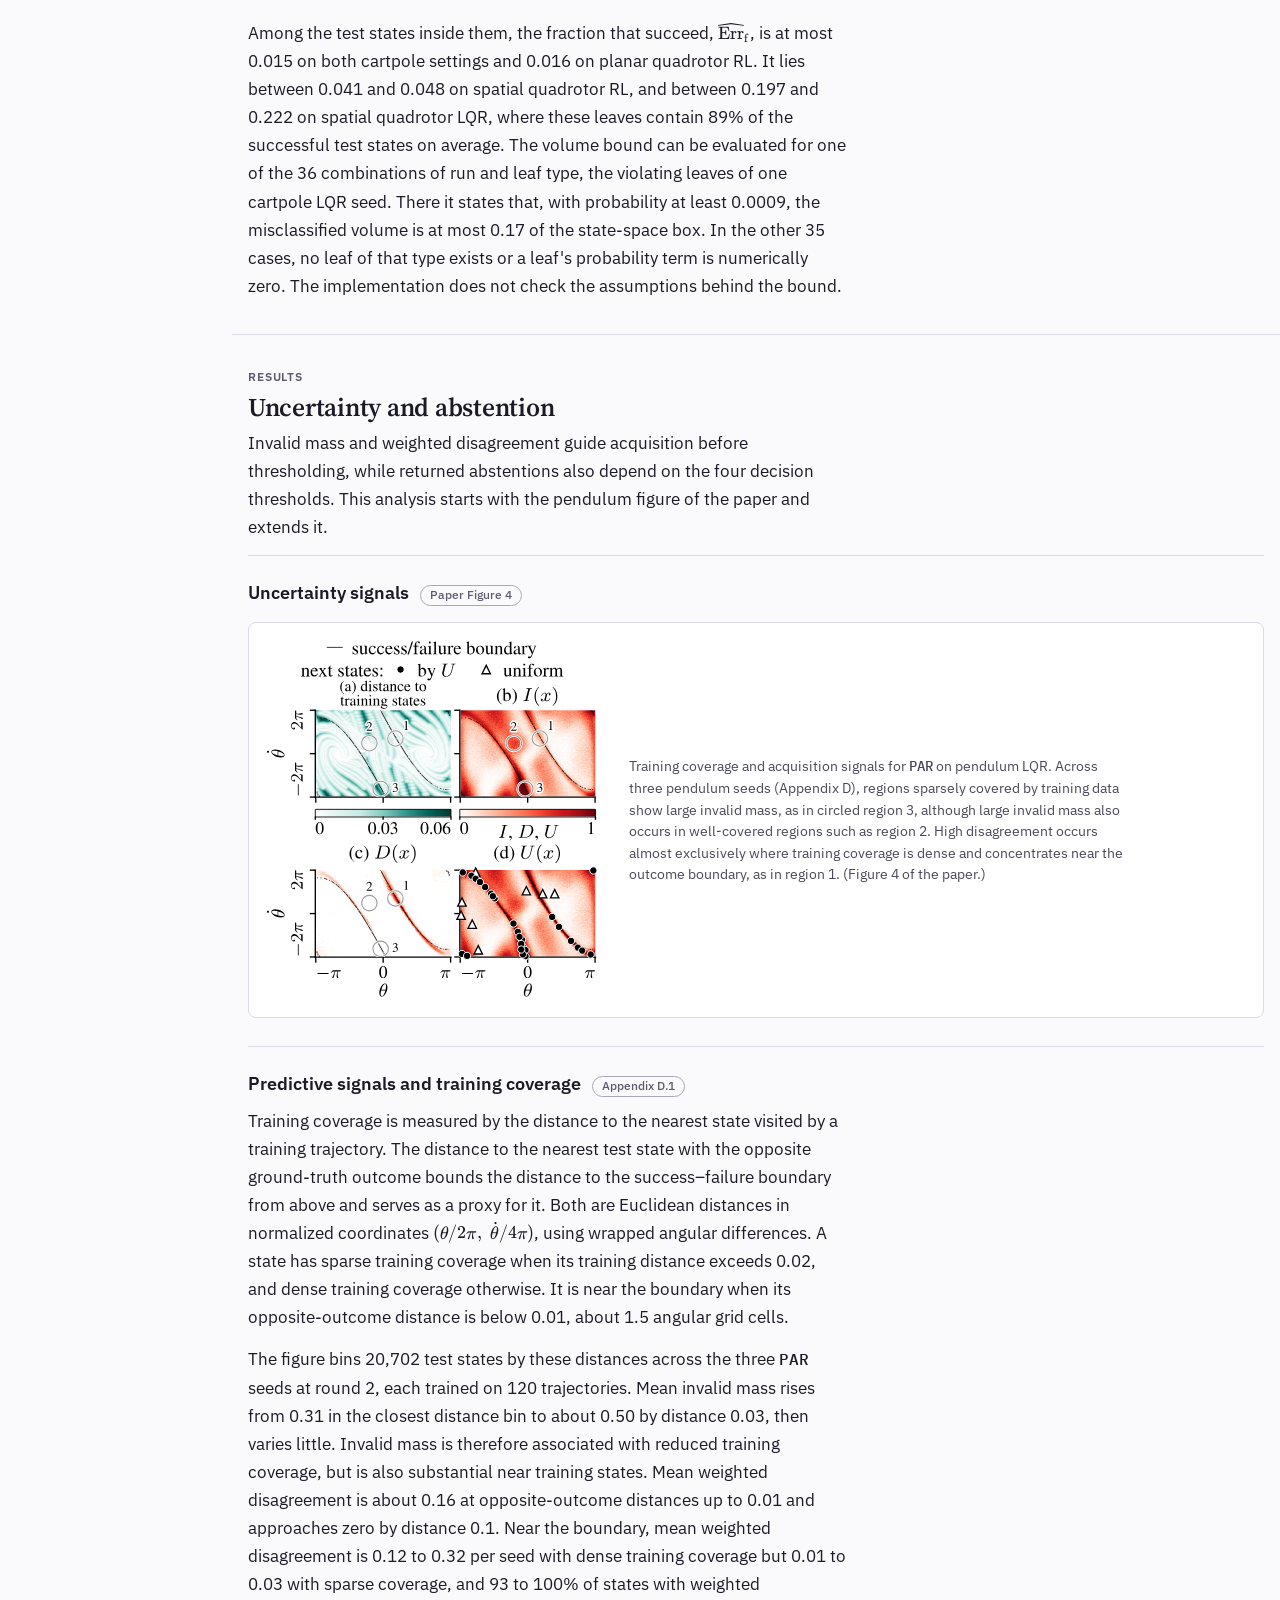
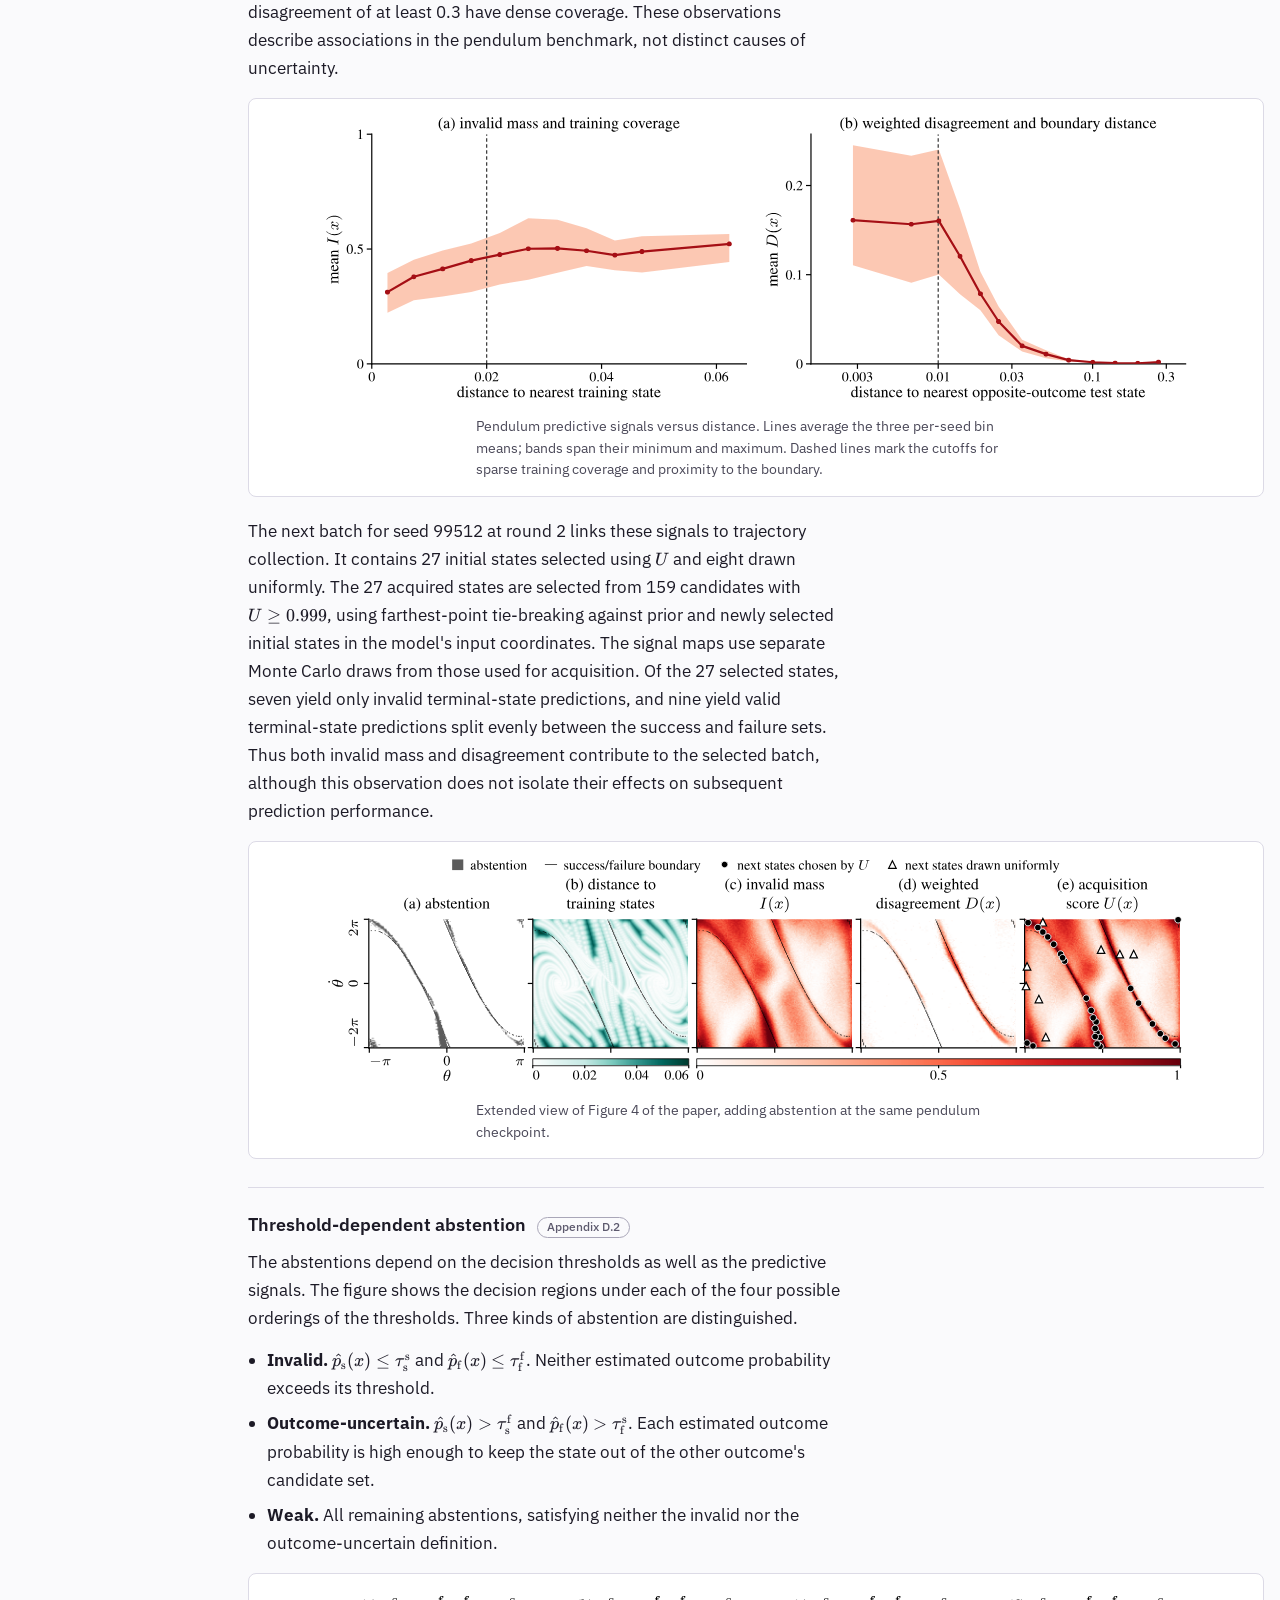
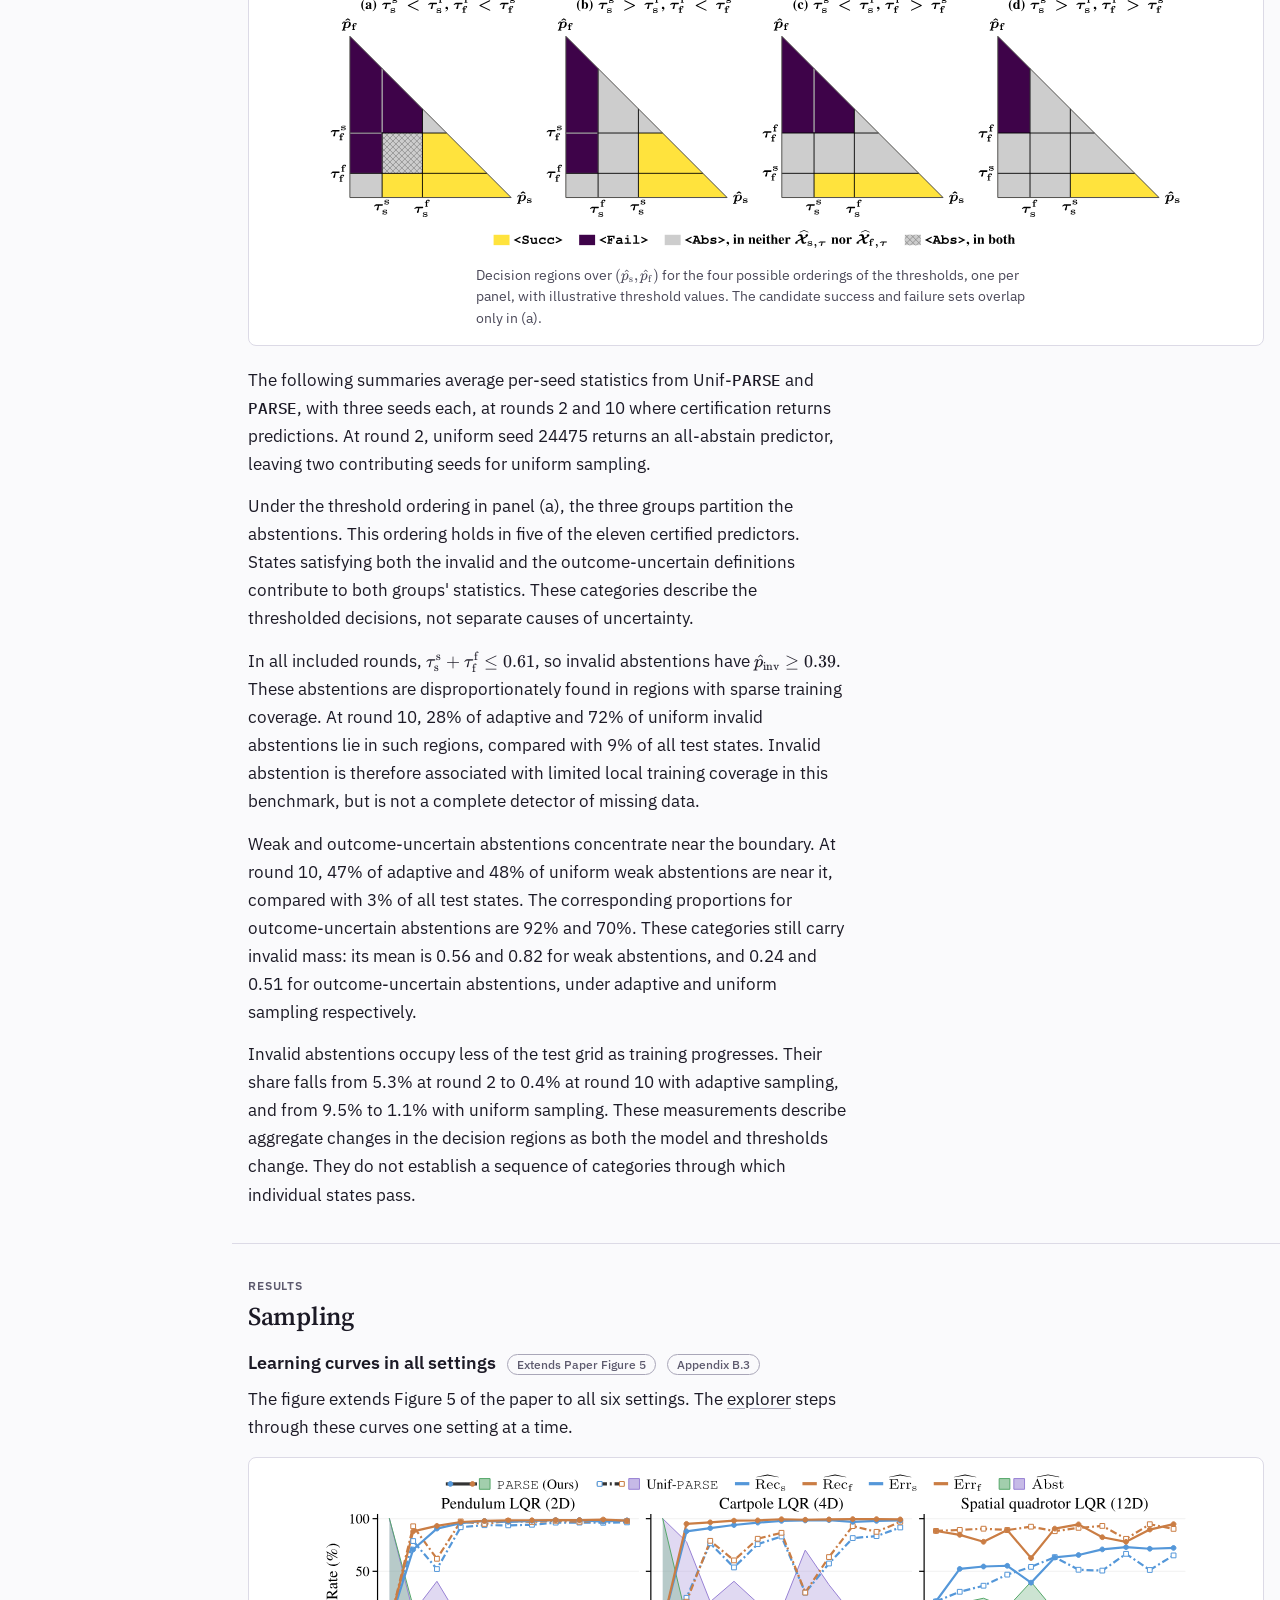
==== commit e6576d6d: "Certified tables name PARSE in their captions The captions of the error-limit, samples-per-query, ML" ====
--- a/index.html
+++ b/index.html
@@ -409,7 +409,7 @@
         <div class="prose"><p>When only successful states need to be admitted, the procedure can certify success predictions alone. The table applies conservative certification (<a href="assets/supplementary.pdf#page=1">Appendix A.2</a>) with <span class="tex" data-tex="\alpha_{\mathrm{s}} = \delta = 0.05"></span> to <span class="mn">PAR</span>. It reports success recall and test success prediction error, leaving all other states unclaimed. Its guarantee concerns success predictions only.</p></div>
         <div class="tbl tbl-narrow" id="cons-tbl" hidden>
           <div class="tbl-scroll"><table id="cons-table"></table></div>
-          <p class="tbl-cap">Conservative certification of <span class="mn">PAR</span>. Entries are mean test percentages over three seeds.</p>
+          <p class="tbl-cap"><span class="mn">PARSE</span> under conservative certification. Entries are mean test percentages over three seeds.</p>
         </div>
       </article>
       <article class="exp" id="x-observed">
--- a/assets/css/site.css
+++ b/assets/css/site.css
@@ -17,6 +17,7 @@
   --plate-ink: #1c1a26;
   --plate-muted: #4a4858;
   --map-ground: #e9e8ef;     /* behind cells that are not drawn */
+  --shade: rgba(28, 26, 38, 0.2);   /* edge of a table that has more to scroll to */
   --nav-h: 2.75rem;
   --budget-h: 5rem;         /* height of the sticky slider card, set by the script */
 
@@ -49,6 +50,7 @@
     --accent-ink: #15141b;
     --focus: #8db8ff;
     --map-ground: #2b2a35;
+    --shade: rgba(0, 0, 0, 0.55);
     --c-success: #6aa8e6;
     --c-failure: #dc9560;
     --c-abst: #a3a0ad;
@@ -67,6 +69,7 @@
   --accent-ink: #15141b;
   --focus: #8db8ff;
   --map-ground: #2b2a35;
+  --shade: rgba(0, 0, 0, 0.55);
   --c-success: #6aa8e6;
   --c-failure: #dc9560;
   --c-abst: #a3a0ad;
@@ -318,8 +321,18 @@
 .theorem-head { font-weight: 600; margin-bottom: 0.3rem; }
 .theorem-math { position: relative; overflow-x: auto; overflow-y: hidden; padding-block: 0.3rem; text-align: center; }
 
-/* position: relative keeps the math's hidden accessibility boxes inside the scroll area */
-.tbl-scroll { position: relative; overflow-x: auto; background: var(--surface); border: 1px solid var(--rule); border-radius: 8px; max-width: 46rem; }
+/* position: relative keeps the math's hidden accessibility boxes inside the scroll area.
+   A table wider than its box shows a shade on the edge that has more to scroll to: the two shades stay on the
+   box edges, and the two covers move with the table and hide the shade once that end is reached. */
+.tbl-scroll {
+  position: relative; overflow-x: auto; border: 1px solid var(--rule); border-radius: 8px; max-width: 46rem;
+  background:
+    linear-gradient(to right, var(--surface) 40%, transparent) left center / 2.4rem 100% no-repeat local,
+    linear-gradient(to left, var(--surface) 40%, transparent) right center / 2.4rem 100% no-repeat local,
+    linear-gradient(to right, var(--shade), transparent) left center / 0.9rem 100% no-repeat scroll,
+    linear-gradient(to left, var(--shade), transparent) right center / 0.9rem 100% no-repeat scroll,
+    var(--surface);
+}
 table { border-collapse: collapse; width: 100%; font-size: 0.95rem; }
 th, td { padding: 0.5rem 0.8rem; text-align: right; white-space: nowrap; }
 th:first-child, td:first-child { text-align: left; }
@@ -408,5 +421,20 @@
   .topnav-links { display: none; }
   .toc-menu { margin-left: auto; }
   .toc-pop { left: auto; right: 0; }
-  th, td { padding: 0.45rem 0.55rem; }
-}
+  /* phones: smaller type and tighter cells so the six- and seven-column tables fit without sideways scrolling */
+  table { font-size: 0.82rem; }
+  thead th { font-size: 0.8rem; }
+  th, td, .settings-tbl td, .settings-tbl th { padding: 0.42rem 0.3rem; }
+  .settings-tbl td, .settings-tbl th { font-size: 0.82rem; }
+  .settings-tbl td:first-child, tbody th { white-space: normal; }
+  tbody th .tex { white-space: nowrap; }
+  th:first-child, td:first-child { padding-left: 0.6rem; }
+  th:last-child, td:last-child { padding-right: 0.6rem; }
+}
+@media (max-width: 24rem) {
+  table, .settings-tbl td, .settings-tbl th { font-size: 0.76rem; }
+  thead th { font-size: 0.74rem; }
+  th, td, .settings-tbl td, .settings-tbl th { padding-inline: 0.2rem; }
+  th:first-child, td:first-child { padding-left: 0.5rem; }
+  th:last-child, td:last-child { padding-right: 0.5rem; }
+}
